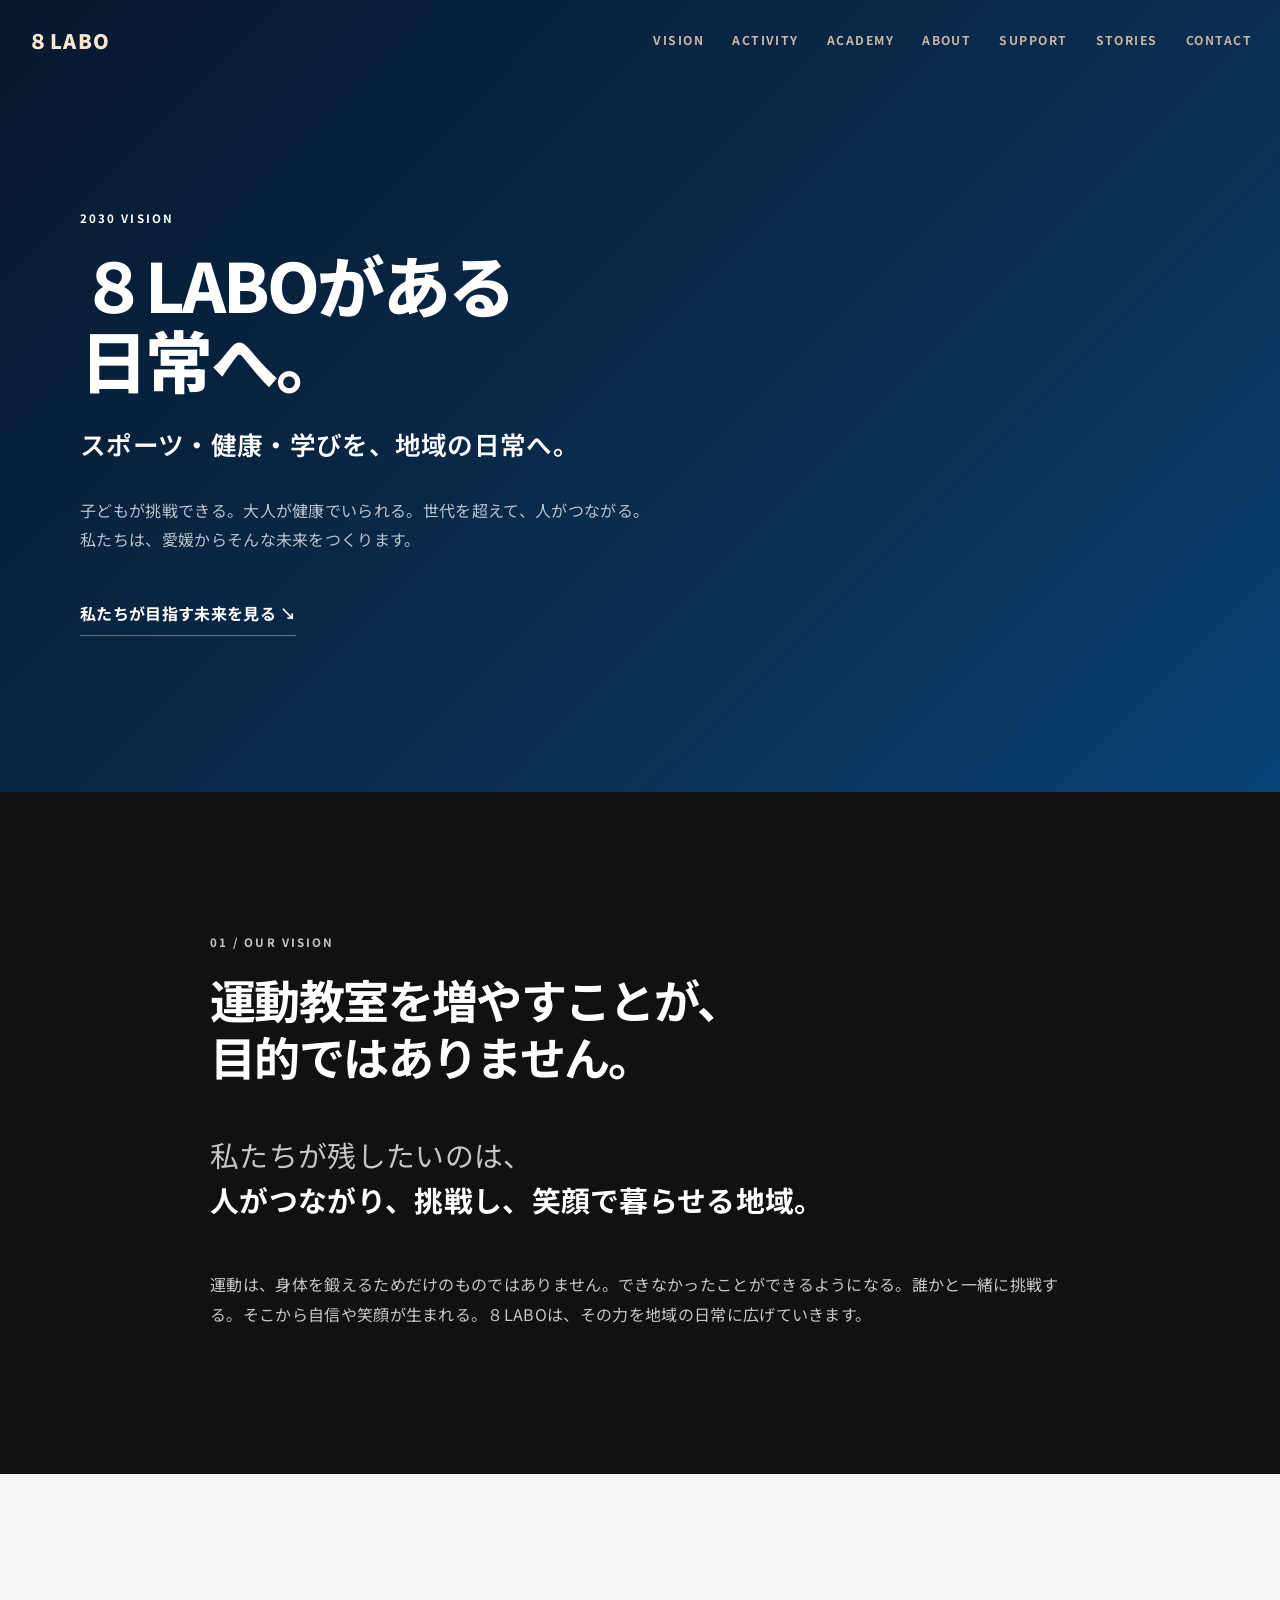
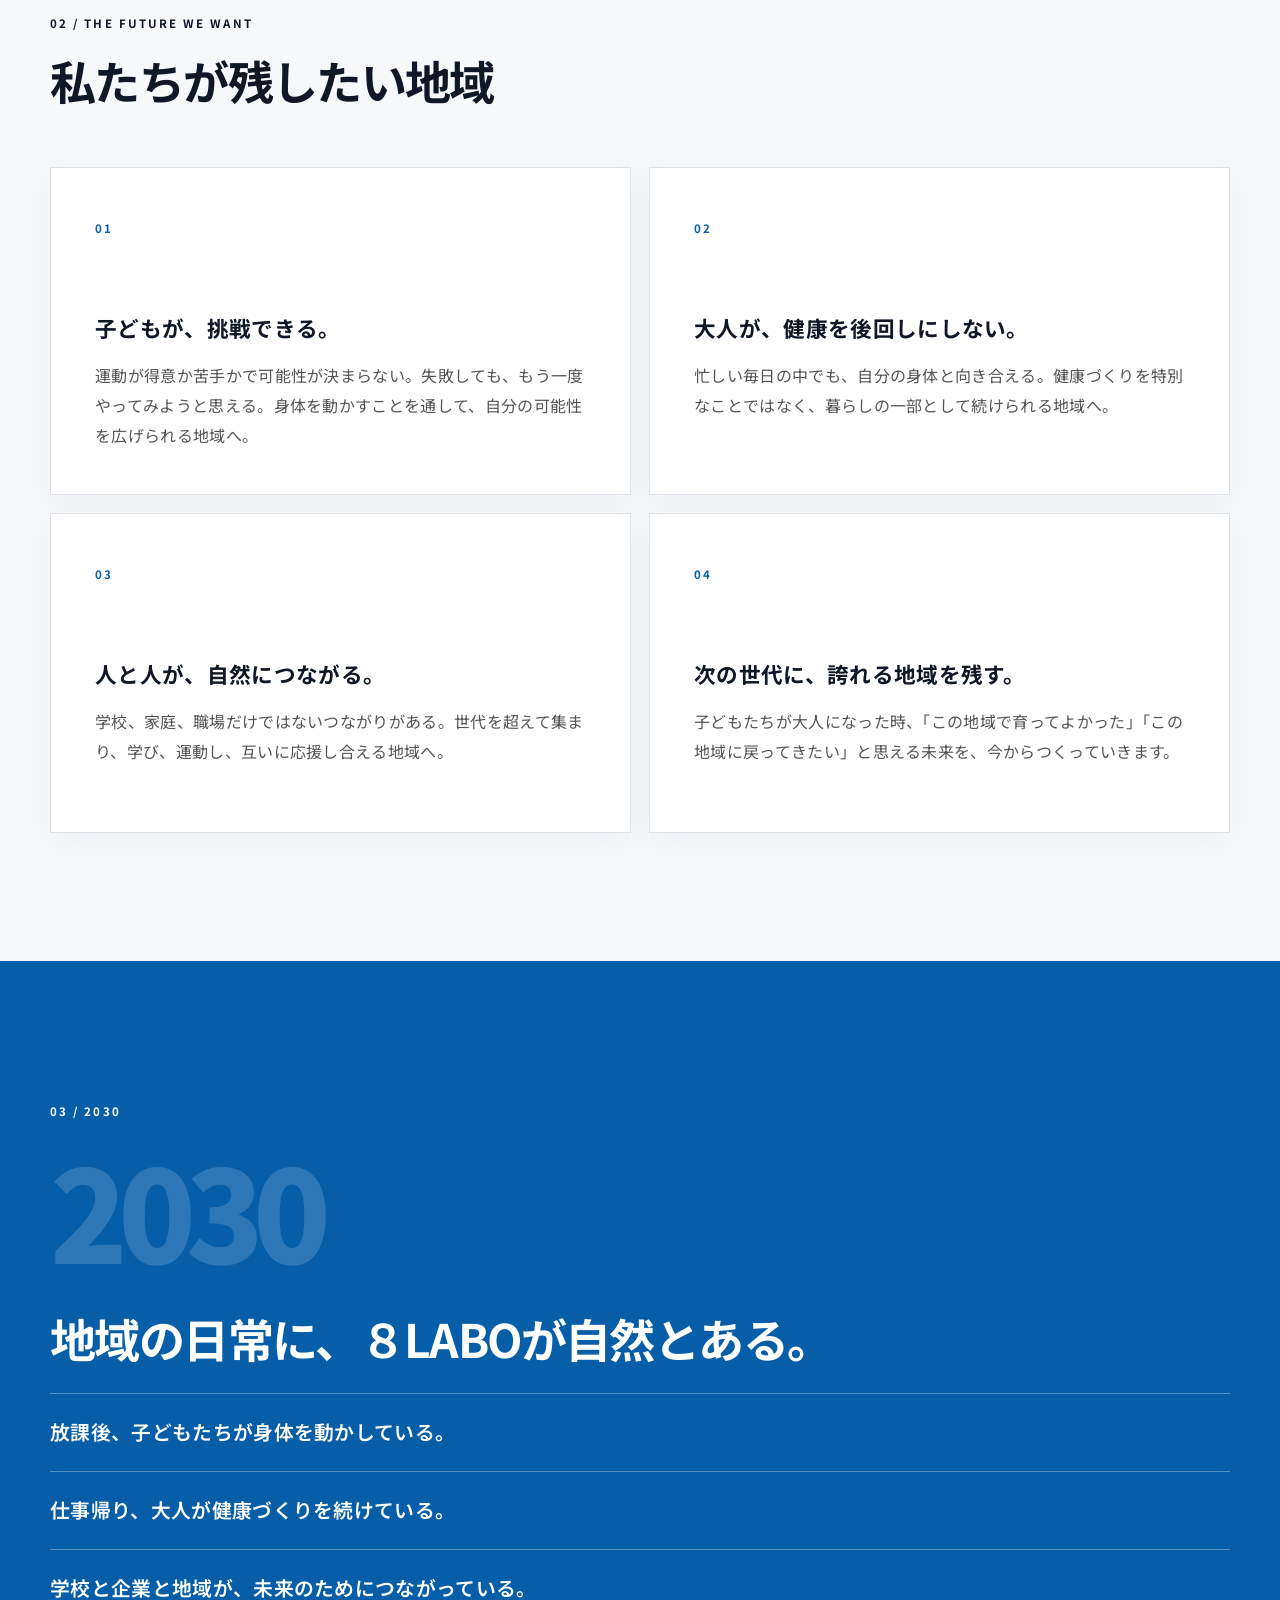
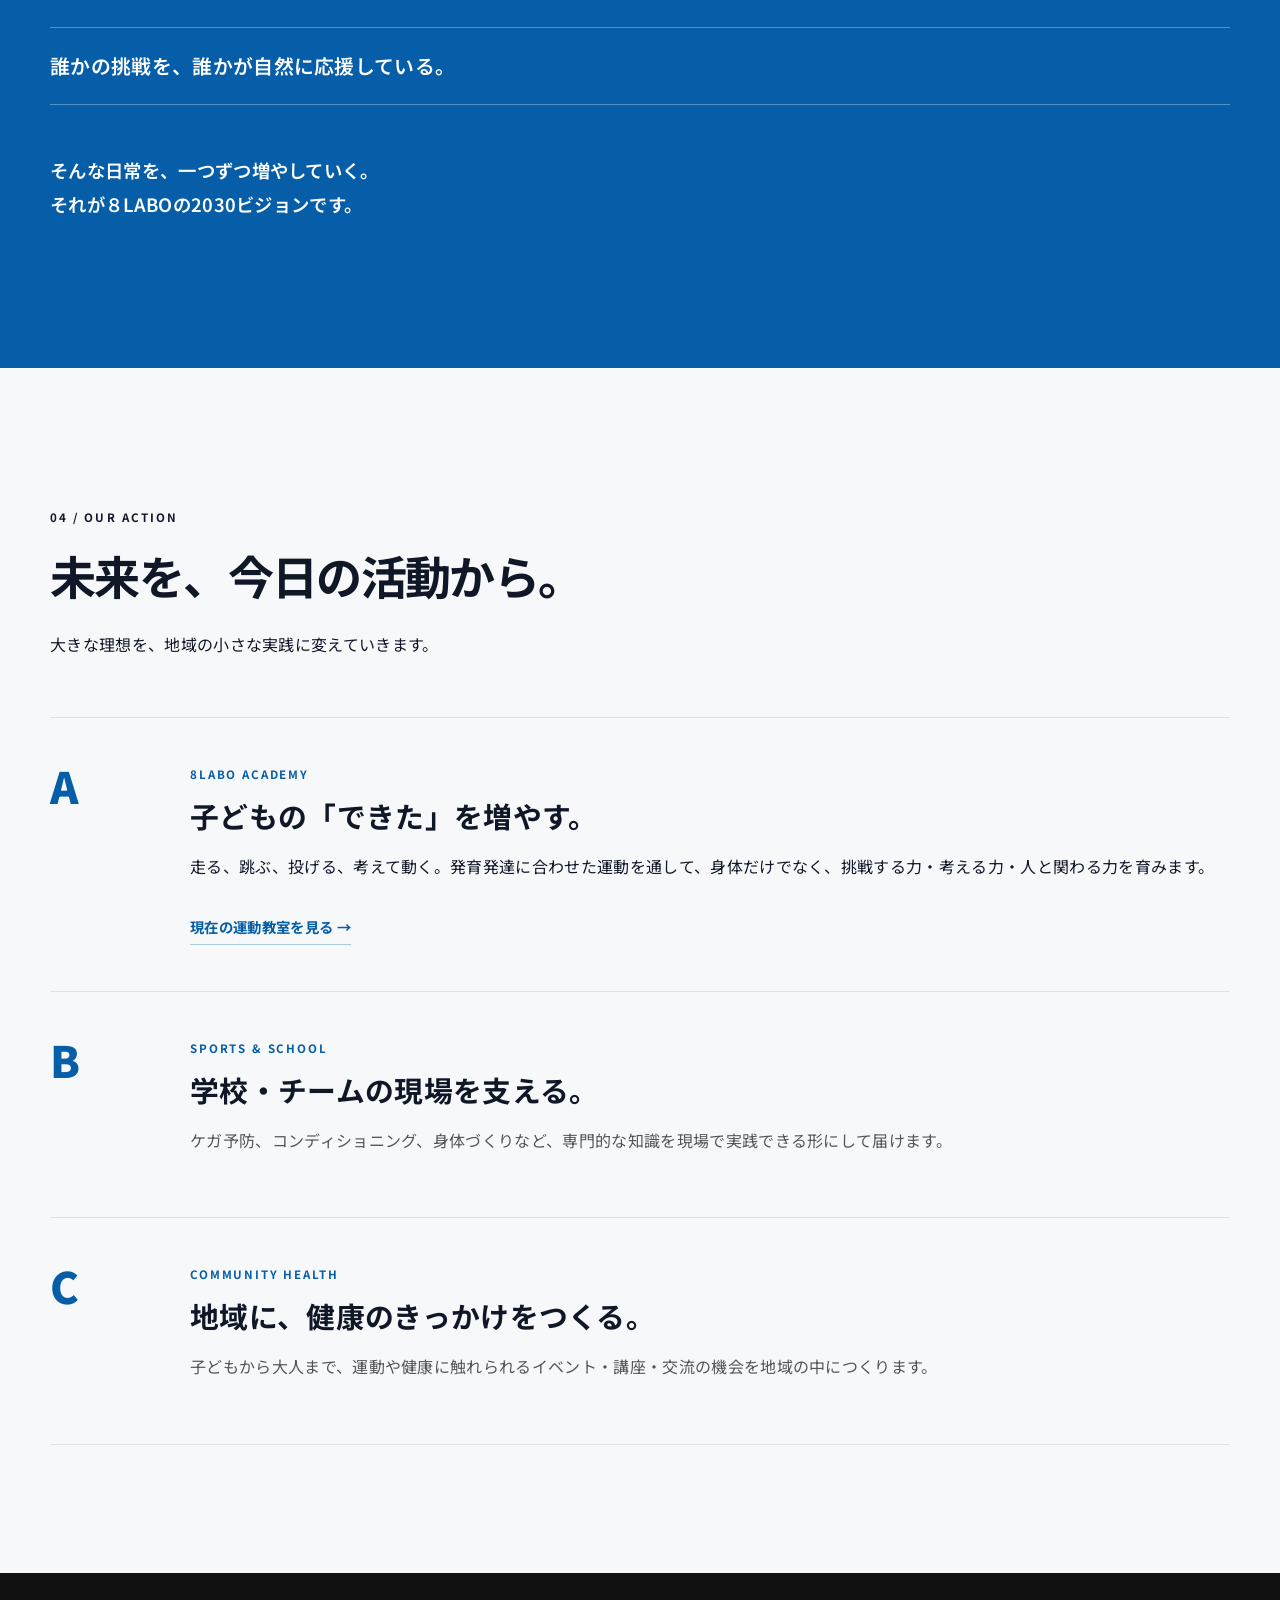
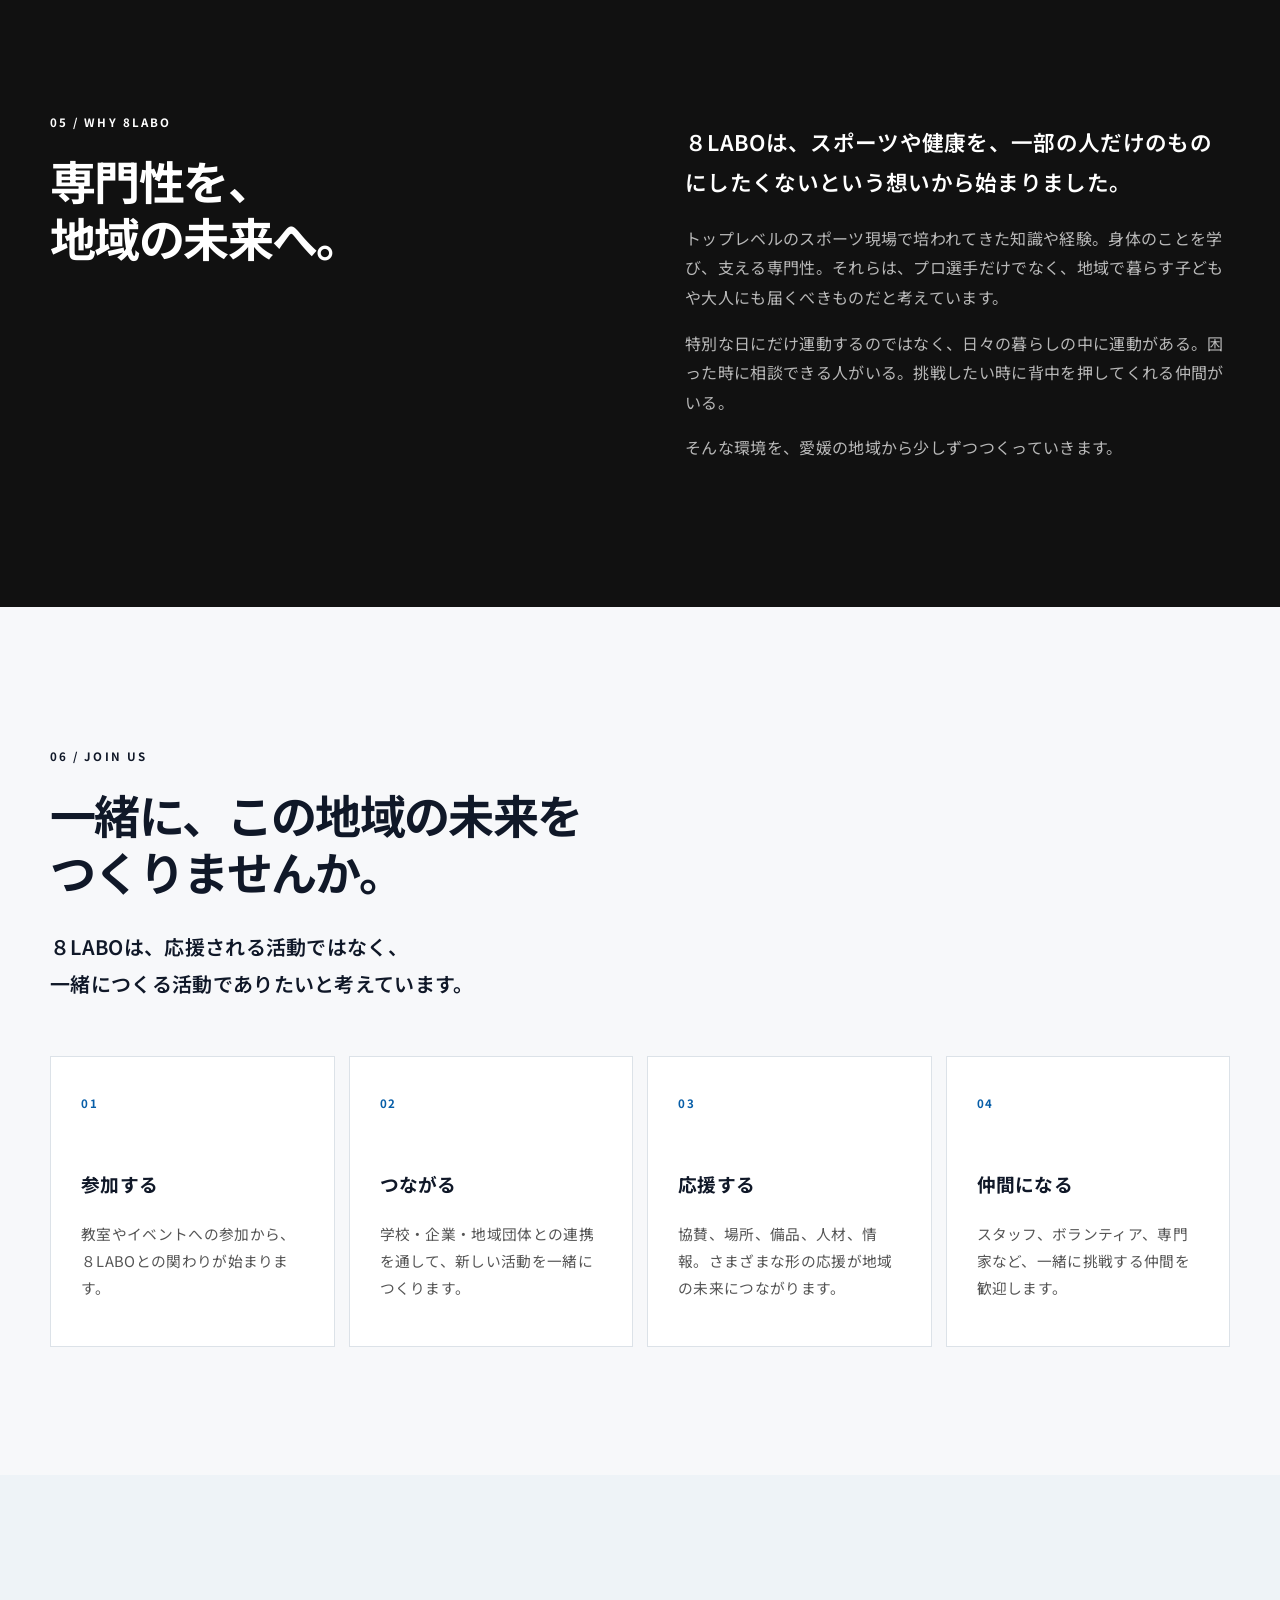
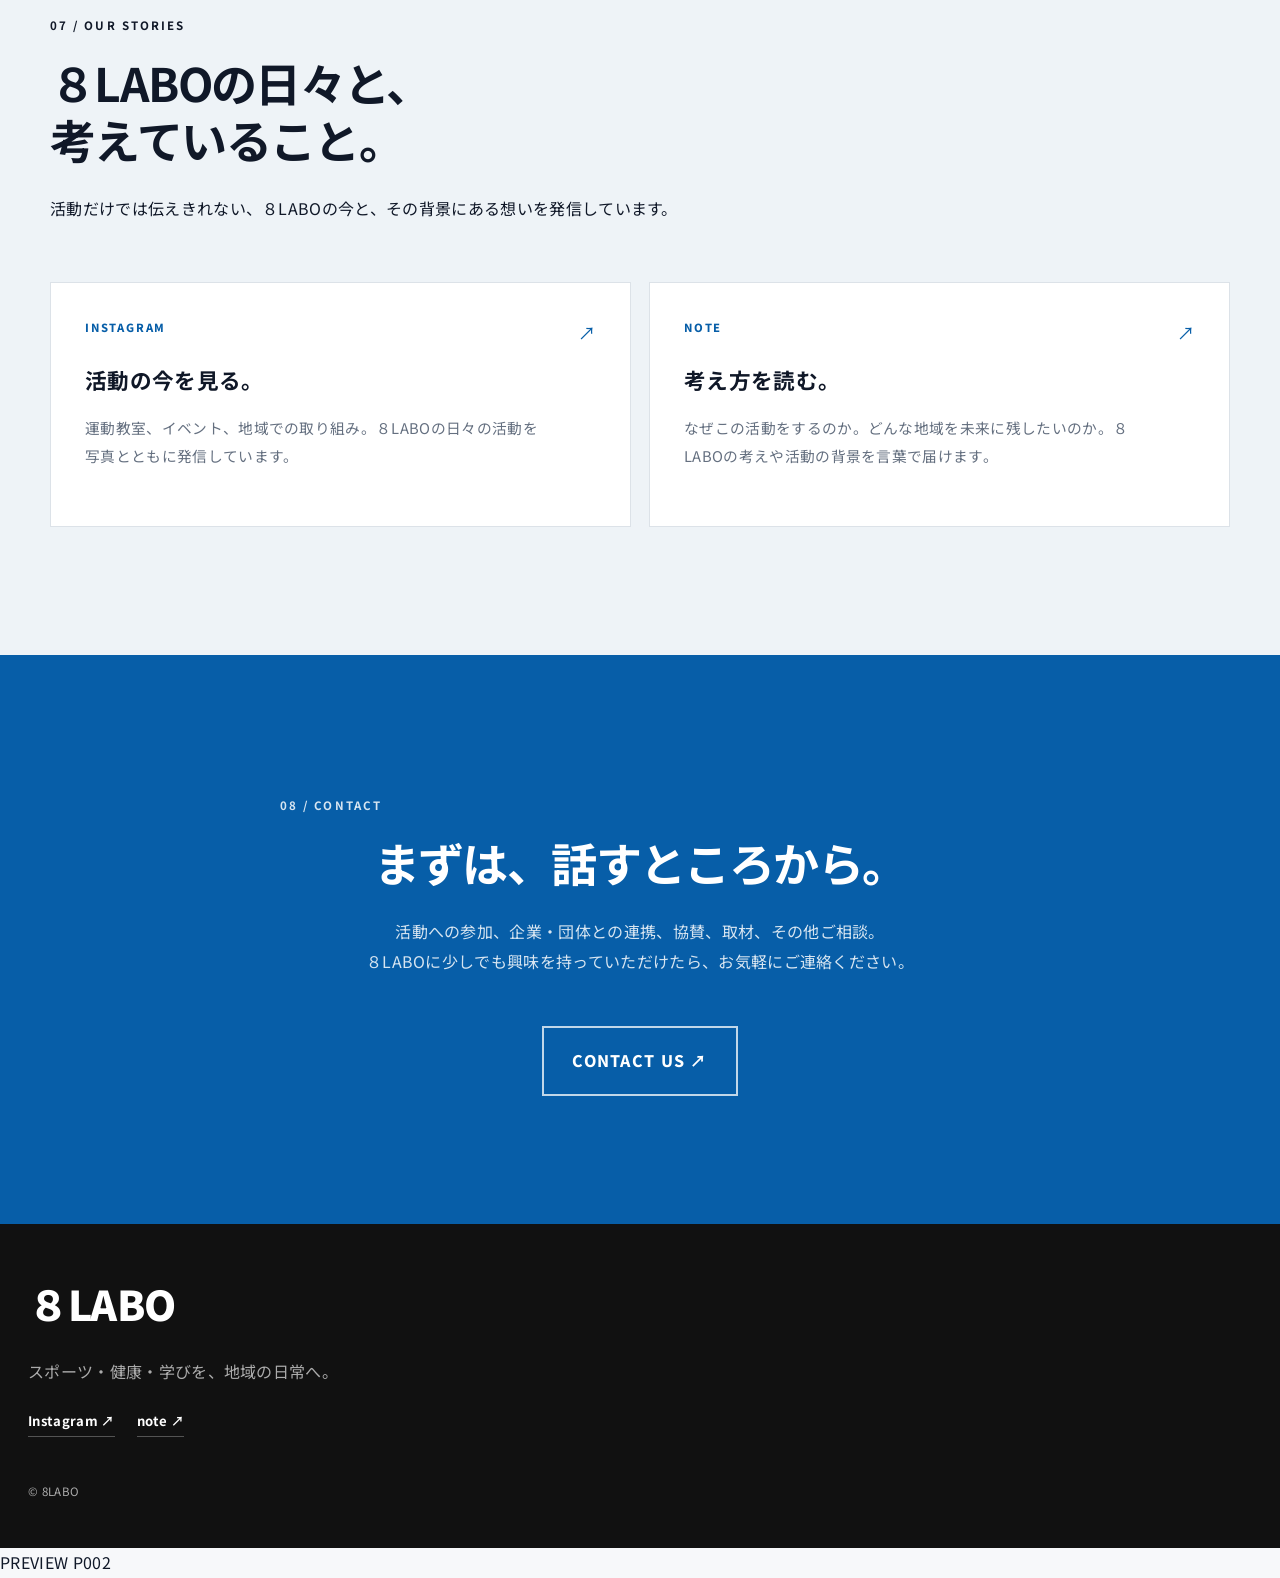
==== preview/index.html @ 90f7d1dd "P002 preview mobile layout" ====
<!DOCTYPE html><html lang="ja"><head><meta charset="UTF-8"><meta name="viewport" content="width=device-width,initial-scale=1"><meta name="description" content="８LABOは、スポーツ・健康・学びを地域の日常へ届け、地域に笑顔と挑戦が広がる未来をつくる愛媛発の地域づくりプロジェクトです。"><title>８LABO｜８LABOがある日常へ。</title><link rel="preconnect" href="https://fonts.googleapis.com"><link rel="preconnect" href="https://fonts.gstatic.com" crossorigin><link href="https://fonts.googleapis.com/css2?family=Noto+Sans+JP:wght@400;500;600;700;900&display=swap" rel="stylesheet"><link rel="stylesheet" href="style.css"><link rel="stylesheet" href="refine.css"><link rel="stylesheet" href="p002.css"></head><body><header class="site-header" id="top"><a class="brand" href="#top">８LABO</a><button class="menu-button" aria-expanded="false">MENU</button><nav class="global-nav"><a href="#vision">VISION</a><a href="#activity">ACTIVITY</a><a href="academy.html">ACADEMY</a><a href="#story">ABOUT</a><a href="#support">SUPPORT</a><a href="#stories">STORIES</a><a href="#contact">CONTACT</a></nav></header><main><section class="hero"><div class="hero-orb hero-orb-a"></div><div class="hero-orb hero-orb-b"></div><div class="hero-inner reveal"><p class="eyebrow">2030 VISION</p><h1>８LABOがある<br>日常へ。</h1><p class="hero-copy">スポーツ・健康・学びを、地域の日常へ。</p><p class="hero-lead">子どもが挑戦できる。大人が健康でいられる。世代を超えて、人がつながる。<br>私たちは、愛媛からそんな未来をつくります。</p><a class="text-link" href="#vision">私たちが目指す未来を見る ↘</a></div></section><section class="statement section-dark"><div class="section-wrap narrow reveal"><p class="section-index">01 / OUR VISION</p><h2>運動教室を増やすことが、<br>目的ではありません。</h2><p class="statement-large">私たちが残したいのは、<br><strong>人がつながり、挑戦し、笑顔で暮らせる地域。</strong></p><p>運動は、身体を鍛えるためだけのものではありません。できなかったことができるようになる。誰かと一緒に挑戦する。そこから自信や笑顔が生まれる。８LABOは、その力を地域の日常に広げていきます。</p></div></section><section id="vision" class="vision section-light"><div class="section-wrap"><div class="section-heading reveal"><p class="section-index">02 / THE FUTURE WE WANT</p><h2>私たちが残したい地域</h2></div><div class="vision-grid"><article class="vision-card reveal"><span>01</span><h3>子どもが、挑戦できる。</h3><p>運動が得意か苦手かで可能性が決まらない。失敗しても、もう一度やってみようと思える。身体を動かすことを通して、自分の可能性を広げられる地域へ。</p></article><article class="vision-card reveal"><span>02</span><h3>大人が、健康を後回しにしない。</h3><p>忙しい毎日の中でも、自分の身体と向き合える。健康づくりを特別なことではなく、暮らしの一部として続けられる地域へ。</p></article><article class="vision-card reveal"><span>03</span><h3>人と人が、自然につながる。</h3><p>学校、家庭、職場だけではないつながりがある。世代を超えて集まり、学び、運動し、互いに応援し合える地域へ。</p></article><article class="vision-card reveal"><span>04</span><h3>次の世代に、誇れる地域を残す。</h3><p>子どもたちが大人になった時、「この地域で育ってよかった」「この地域に戻ってきたい」と思える未来を、今からつくっていきます。</p></article></div></div></section><section class="future section-accent"><div class="section-wrap reveal"><p class="section-index">03 / 2030</p><div class="big-number">2030</div><h2>地域の日常に、８LABOが自然とある。</h2><div class="future-lines"><p>放課後、子どもたちが身体を動かしている。</p><p>仕事帰り、大人が健康づくりを続けている。</p><p>学校と企業と地域が、未来のためにつながっている。</p><p>誰かの挑戦を、誰かが自然に応援している。</p></div><p class="future-closing">そんな日常を、一つずつ増やしていく。<br>それが８LABOの2030ビジョンです。</p></div></section><section id="activity" class="activity section-light"><div class="section-wrap"><div class="section-heading reveal"><p class="section-index">04 / OUR ACTION</p><h2>未来を、今日の活動から。</h2><p>大きな理想を、地域の小さな実践に変えていきます。</p></div><div class="activity-list"><article class="activity-item reveal"><div class="activity-no">A</div><div><p class="activity-label">8LABO ACADEMY</p><h3>子どもの「できた」を増やす。</h3><p>走る、跳ぶ、投げる、考えて動く。発育発達に合わせた運動を通して、身体だけでなく、挑戦する力・考える力・人と関わる力を育みます。</p><a class="academy-link" href="academy.html">現在の運動教室を見る →</a></div></article><article class="activity-item reveal"><div class="activity-no">B</div><div><p class="activity-label">SPORTS & SCHOOL</p><h3>学校・チームの現場を支える。</h3><p>ケガ予防、コンディショニング、身体づくりなど、専門的な知識を現場で実践できる形にして届けます。</p></div></article><article class="activity-item reveal"><div class="activity-no">C</div><div><p class="activity-label">COMMUNITY HEALTH</p><h3>地域に、健康のきっかけをつくる。</h3><p>子どもから大人まで、運動や健康に触れられるイベント・講座・交流の機会を地域の中につくります。</p></div></article></div></div></section><section id="story" class="story section-dark"><div class="section-wrap story-grid reveal"><div><p class="section-index">05 / WHY 8LABO</p><h2>専門性を、<br>地域の未来へ。</h2></div><div class="story-copy"><p class="lead">８LABOは、スポーツや健康を、一部の人だけのものにしたくないという想いから始まりました。</p><p>トップレベルのスポーツ現場で培われてきた知識や経験。身体のことを学び、支える専門性。それらは、プロ選手だけでなく、地域で暮らす子どもや大人にも届くべきものだと考えています。</p><p>特別な日にだけ運動するのではなく、日々の暮らしの中に運動がある。困った時に相談できる人がいる。挑戦したい時に背中を押してくれる仲間がいる。</p><p>そんな環境を、愛媛の地域から少しずつつくっていきます。</p></div></div></section><section id="support" class="support section-light"><div class="section-wrap reveal"><p class="section-index">06 / JOIN US</p><h2>一緒に、この地域の未来を<br>つくりませんか。</h2><p class="support-lead">８LABOは、応援される活動ではなく、<br>一緒につくる活動でありたいと考えています。</p><div class="support-grid"><div><span>01</span><h3>参加する</h3><p>教室やイベントへの参加から、８LABOとの関わりが始まります。</p></div><div><span>02</span><h3>つながる</h3><p>学校・企業・地域団体との連携を通して、新しい活動を一緒につくります。</p></div><div><span>03</span><h3>応援する</h3><p>協賛、場所、備品、人材、情報。さまざまな形の応援が地域の未来につながります。</p></div><div><span>04</span><h3>仲間になる</h3><p>スタッフ、ボランティア、専門家など、一緒に挑戦する仲間を歓迎します。</p></div></div></div></section><section id="stories" class="stories section-light"><div class="section-wrap"><div class="section-heading reveal"><p class="section-index">07 / OUR STORIES</p><h2>８LABOの日々と、<br>考えていること。</h2><p>活動だけでは伝えきれない、８LABOの今と、その背景にある想いを発信しています。</p></div><div class="stories-grid"><a class="story-channel reveal" href="https://www.instagram.com/8_labo/" target="_blank" rel="noopener"><div><p class="channel-label">INSTAGRAM</p><h3>活動の今を見る。</h3><p>運動教室、イベント、地域での取り組み。８LABOの日々の活動を写真とともに発信しています。</p></div><span class="channel-arrow">↗</span></a><a class="story-channel reveal" href="https://note.com/8labo" target="_blank" rel="noopener"><div><p class="channel-label">NOTE</p><h3>考え方を読む。</h3><p>なぜこの活動をするのか。どんな地域を未来に残したいのか。８LABOの考えや活動の背景を言葉で届けます。</p></div><span class="channel-arrow">↗</span></a></div></div></section><section id="contact" class="contact section-accent"><div class="section-wrap reveal"><p class="section-index">08 / CONTACT</p><h2>まずは、話すところから。</h2><p>活動への参加、企業・団体との連携、協賛、取材、その他ご相談。<br>８LABOに少しでも興味を持っていただけたら、お気軽にご連絡ください。</p><a class="contact-button" href="mailto:8labo.deportare@gmail.com">CONTACT US ↗</a></div></section></main><footer class="site-footer"><div class="footer-brand">８LABO</div><p>スポーツ・健康・学びを、地域の日常へ。</p><div class="footer-social"><a href="https://www.instagram.com/8_labo/" target="_blank" rel="noopener">Instagram ↗</a><a href="https://note.com/8labo" target="_blank" rel="noopener">note ↗</a></div><p class="copyright">© 8LABO</p></footer><div class="preview-badge">PREVIEW P002</div><script src="script.js"></script></body></html>
---- preview/style.css ----
:root{--ink:#111;--paper:#f5f3ee;--white:#fff;--accent:#dff06a;--muted:#696969;--line:rgba(17,17,17,.16);--max:1180px}*{box-sizing:border-box}html{scroll-behavior:smooth}body{margin:0;font-family:"Noto Sans JP",system-ui,sans-serif;background:var(--paper);color:var(--ink);line-height:1.85;letter-spacing:.02em}a{color:inherit;text-decoration:none}.site-header{position:fixed;inset:0 0 auto;z-index:100;display:flex;align-items:center;justify-content:space-between;padding:22px 28px;mix-blend-mode:difference;color:white}.brand{font-size:1.25rem;font-weight:900;letter-spacing:.08em}.global-nav{display:flex;gap:28px;font-size:.76rem;font-weight:700;letter-spacing:.12em}.global-nav a{opacity:.82}.menu-button{display:none;background:none;border:0;color:inherit;font:inherit;font-size:.75rem;font-weight:700}.hero{min-height:100svh;position:relative;overflow:hidden;display:grid;place-items:center;background:#101010;color:white}.hero-inner{width:min(var(--max),calc(100% - 48px));position:relative;z-index:2;padding:130px 0 90px}.eyebrow,.section-index{font-size:.72rem;font-weight:700;letter-spacing:.18em}.hero h1{margin:18px 0 24px;font-size:clamp(4rem,11vw,9rem);line-height:.96;letter-spacing:-.055em;font-weight:900}.hero-copy{font-size:clamp(1.25rem,2vw,2rem);font-weight:600;margin:0 0 28px}.hero-lead{max-width:720px;color:rgba(255,255,255,.72)}.text-link{display:inline-flex;gap:12px;margin-top:28px;font-weight:700;border-bottom:1px solid rgba(255,255,255,.35);padding-bottom:6px}.hero-orb{position:absolute;border-radius:999px}.hero-orb-a{width:56vw;height:56vw;background:radial-gradient(circle at 40% 40%,#edf88c 0%,#b6d942 34%,transparent 70%);top:-22vw;right:-10vw}.hero-orb-b{width:34vw;height:34vw;background:radial-gradient(circle,rgba(131,149,255,.72),transparent 70%);bottom:-18vw;left:-8vw}.section-wrap{width:min(var(--max),calc(100% - 48px));margin:0 auto;padding:128px 0}.section-wrap.narrow{max-width:860px}.section-dark{background:#111;color:white}.section-light{background:var(--paper)}.section-accent{background:var(--accent)}.section-heading{margin-bottom:58px}.section-heading h2,.statement h2,.story h2,.support h2,.contact h2,.future h2{font-size:clamp(2.2rem,5vw,4.7rem);line-height:1.18;letter-spacing:-.04em;margin:18px 0 26px}.statement p{color:rgba(255,255,255,.76)}.statement-large{font-size:clamp(1.5rem,3vw,2.5rem);line-height:1.55;margin:48px 0}.statement-large strong{color:white}.vision-grid{display:grid;grid-template-columns:repeat(2,1fr);gap:1px;background:var(--line);border:1px solid var(--line)}.vision-card{background:var(--paper);padding:44px;min-height:320px}.vision-card span,.support-grid span{font-size:.72rem;font-weight:700;letter-spacing:.15em;color:var(--muted)}.vision-card h3{font-size:1.6rem;line-height:1.45;margin:70px 0 18px}.vision-card p{color:#555;margin:0}.big-number{font-size:clamp(6rem,18vw,15rem);line-height:.8;letter-spacing:-.08em;font-weight:900;margin:36px 0 50px}.future-lines{border-top:1px solid rgba(17,17,17,.28)}.future-lines p{margin:0;padding:20px 0;border-bottom:1px solid rgba(17,17,17,.28);font-size:clamp(1.1rem,2vw,1.65rem);font-weight:600}.future-closing{margin-top:48px;font-size:1.15rem;font-weight:600}.activity-list{border-top:1px solid var(--line)}.activity-item{display:grid;grid-template-columns:110px 1fr;gap:30px;padding:46px 0;border-bottom:1px solid var(--line)}.activity-no{font-size:3.5rem;font-weight:900;line-height:1}.activity-label{font-size:.72rem;font-weight:700;letter-spacing:.16em;margin-top:0}.activity-item h3{font-size:clamp(1.5rem,3vw,2.4rem);line-height:1.35;margin:8px 0 14px}.activity-item p:last-child{max-width:720px;color:#555}.story-grid{display:grid;grid-template-columns:1fr 1fr;gap:90px}.story-copy{align-self:end}.story-copy p{color:rgba(255,255,255,.7)}.story-copy .lead{color:white;font-size:1.35rem;font-weight:600}.support-lead{font-size:1.25rem;font-weight:600;margin:28px 0 54px}.support-grid{display:grid;grid-template-columns:repeat(4,1fr);gap:1px;background:var(--line);border:1px solid var(--line)}.support-grid>div{background:var(--paper);padding:30px;min-height:250px}.support-grid h3{margin-top:50px}.support-grid p{color:#555;font-size:.92rem}.contact{text-align:center}.contact .section-index{text-align:left}.contact p{max-width:720px;margin-left:auto;margin-right:auto}.contact-button{display:inline-flex;margin-top:34px;padding:18px 28px;border:2px solid #111;font-weight:800;letter-spacing:.08em}.contact-button:hover{background:#111;color:white}.site-footer{background:#111;color:white;padding:50px 28px 34px}.footer-brand{font-size:clamp(2.5rem,6vw,5rem);font-weight:900;letter-spacing:-.04em}.site-footer p{color:rgba(255,255,255,.65)}.copyright{margin-top:44px;font-size:.72rem}.reveal{opacity:0;transform:translateY(28px);transition:opacity .8s ease,transform .8s ease}.reveal.is-visible{opacity:1;transform:none}@media(max-width:800px){.site-header{padding:18px 20px}.menu-button{display:block}.global-nav{display:none;position:fixed;top:58px;right:16px;flex-direction:column;gap:16px;padding:20px;background:#111;color:white;mix-blend-mode:normal;min-width:180px}.global-nav.is-open{display:flex}.hero-inner,.section-wrap{width:min(100% - 32px,var(--max))}.hero h1{font-size:clamp(3.6rem,18vw,6rem)}.hero-orb-a{width:90vw;height:90vw;top:-30vw;right:-30vw}.hero-orb-b{width:70vw;height:70vw}.section-wrap{padding:92px 0}.vision-grid,.story-grid,.support-grid{grid-template-columns:1fr}.vision-card{min-height:0;padding:30px}.vision-card h3{margin-top:42px}.activity-item{grid-template-columns:58px 1fr;gap:18px}.activity-no{font-size:2.5rem}.story-grid{gap:20px}}
---- preview/refine.css ----
:root{--accent:#075ea8;--paper:#f7f8fa;--ink:#101828;--line:#dce2e8}.hero{min-height:88svh;background:linear-gradient(135deg,#06182d 0%,#0a3156 68%,#075ea8 150%)}.hero-orb{display:none}.hero h1{font-size:clamp(2.65rem,5.3vw,4.8rem);line-height:1.1;letter-spacing:-.04em;font-weight:800}.hero-inner{width:min(1120px,calc(100% - 64px))}.section-accent{background:#075ea8;color:#fff}.section-heading h2,.statement h2,.story h2,.support h2,.contact h2,.future h2{font-size:clamp(1.85rem,3.6vw,3.45rem);line-height:1.24;letter-spacing:-.035em}.statement-large{font-size:clamp(1.3rem,2.25vw,2rem)}.big-number{font-size:clamp(4.2rem,10vw,8.5rem);color:rgba(255,255,255,.16)}.future-lines{border-color:rgba(255,255,255,.3)}.future-lines p{border-color:rgba(255,255,255,.3);font-size:clamp(1rem,1.55vw,1.35rem)}.vision-grid{gap:18px;background:none;border:0}.vision-card{background:#fff;border:1px solid var(--line);box-shadow:0 8px 30px rgba(7,27,51,.035)}.vision-card h3{font-size:1.35rem}.vision-card span,.support-grid span,.activity-label,.activity-no{color:#075ea8}.activity-no{font-size:2.7rem}.activity-item h3{font-size:clamp(1.3rem,2.25vw,1.95rem)}.activity-item p:last-child{max-width:none}.support-grid{gap:14px;background:none;border:0}.support-grid>div{background:#fff;border:1px solid var(--line)}.contact p{color:rgba(255,255,255,.84)}.contact-button{border-color:rgba(255,255,255,.75);color:#fff}.contact-button:hover{background:#fff;color:#075ea8}.footer-brand{font-size:clamp(1.7rem,3.2vw,2.8rem);letter-spacing:-.02em}.site-footer{padding-top:42px}.footer-social{display:flex;gap:22px;margin:22px 0 8px}.footer-social a{font-size:.82rem;font-weight:700;color:inherit;border-bottom:1px solid rgba(255,255,255,.28);padding-bottom:3px}.academy-link{display:inline-flex;margin-top:16px;color:#075ea8;font-weight:700;font-size:.9rem;border-bottom:1px solid #aacbe4;padding-bottom:4px}.stories{background:#eef3f7}.stories-grid{display:grid;grid-template-columns:repeat(2,1fr);gap:18px;margin-top:40px}.story-channel{display:flex;justify-content:space-between;gap:28px;min-height:245px;padding:34px;background:#fff;border:1px solid var(--line);color:var(--ink);transition:transform .25s ease,border-color .25s ease,box-shadow .25s ease}.story-channel:hover{transform:translateY(-3px);border-color:#aacbe4;box-shadow:0 14px 36px rgba(7,27,51,.06)}.channel-label{margin:0 0 22px;color:#075ea8;font-size:.7rem;font-weight:800;letter-spacing:.16em}.story-channel h3{margin:0 0 14px;font-size:1.35rem}.story-channel p:last-child{max-width:470px;color:#657080;font-size:.92rem;line-height:1.85}.channel-arrow{align-self:flex-start;font-size:1.1rem;color:#075ea8}.subpage-header{background:#071b33}.academy-hero{padding:155px 0 84px;background:linear-gradient(145deg,#06182d,#075ea8);color:#fff}.academy-hero .section-wrap{padding:0}.academy-hero h1{max-width:none;font-size:clamp(2.3rem,4.5vw,3.9rem);line-height:1.16;margin:18px 0 24px}.academy-intro{font-size:1.06rem;max-width:980px;color:rgba(255,255,255,.8)}.academy-philosophy{background:#eaf3fa}.academy-philosophy h2{max-width:none;font-size:clamp(1.8rem,3.2vw,2.9rem);line-height:1.28}.academy-philosophy-grid{display:grid;grid-template-columns:repeat(3,1fr);gap:20px;margin-top:42px}.academy-philosophy-grid div{background:#fff;padding:30px;border-top:3px solid #075ea8}.academy-philosophy-grid h3{font-size:1.2rem}.academy-philosophy-grid span,.place{color:#075ea8;font-size:.7rem;font-weight:700;letter-spacing:.15em}.level-section{background:#eef3f7}.level-section .section-heading h2,.level-section .section-heading>p:last-child,.class-section .section-heading>p:last-child{max-width:none}.level-grid{display:grid;grid-template-columns:repeat(3,1fr);gap:24px;margin-top:42px}.level-card{overflow:hidden;background:#fff;border:1px solid #cbd8e3;border-radius:4px;box-shadow:0 10px 28px rgba(7,27,51,.06)}.level-header{display:flex;align-items:center;gap:16px;padding:22px 24px;background:#e8f2f9;border-bottom:1px solid #cbd8e3}.level-mark{flex:0 0 46px;width:46px;height:46px;display:grid;place-items:center;background:#075ea8;color:#fff;font-size:1.25rem;font-weight:800}.level-name{margin:0;color:#0a3156;font-size:1rem;font-weight:800;letter-spacing:.02em}.level-subname{margin:3px 0 0;color:#6b7d8d;font-size:.7rem;font-weight:600;letter-spacing:.08em;text-transform:uppercase}.level-body{padding:26px 24px 30px}.level-card h3{font-size:1.25rem;margin:0 0 16px}.level-body>p:last-child{margin-bottom:0;color:#5f6b78;font-size:.9rem;line-height:1.85}.level-target{display:inline-block;margin:0 0 20px;padding:6px 10px;background:#f1f5f8;border-left:3px solid #075ea8;color:#315b7a;font-size:.75rem;font-weight:700}.level-note{width:100%;max-width:none;margin:26px 0 0;padding-top:18px;border-top:1px solid #cbd8e3;color:#5f6b78;font-size:.82rem;line-height:1.8}.class-section{border-top:1px solid var(--line)}.class-grid{display:grid;grid-template-columns:repeat(2,1fr);gap:18px}.class-card{position:relative;background:#fff;border:1px solid var(--line);padding:28px 32px 32px}.class-meta{display:flex;align-items:center;flex-wrap:wrap;gap:8px;margin-bottom:24px}.day-badge,.level-badge,.status-inline{display:inline-flex;align-items:center;min-height:28px;padding:5px 10px;font-size:.72rem;font-weight:800;line-height:1;letter-spacing:.02em}.day-badge{background:#075ea8;color:#fff}.level-badge{background:#e8f2f9;border:1px solid #c3d8e8;color:#0a4d82}.status-inline{margin-left:auto;background:#f1f5f9;border:1px solid #9eb3c4;color:#526b7e}.class-card h3{font-size:1.4rem;margin:10px 0 22px}.class-info{display:grid;grid-template-columns:76px 1fr;gap:10px;padding:9px 0;border-top:1px solid var(--line);font-size:.9rem}.class-info b{font-size:.76rem;color:#657080}.class-card.preparing{background:#f7f9fb}.class-note{width:100%;max-width:none;margin-top:22px;color:#657080;font-size:.84rem}.academy-cta{text-align:center}.academy-cta p{max-width:none}.back-link{display:inline-flex;margin-top:30px;font-weight:700;color:#fff;border-bottom:1px solid rgba(255,255,255,.45)}@media(max-width:800px){.hero h1{font-size:clamp(2.45rem,10.5vw,3.7rem)}.hero-inner{width:min(100% - 36px,1120px)}.section-heading h2,.statement h2,.story h2,.support h2,.contact h2,.future h2{font-size:clamp(1.75rem,8vw,2.55rem)}.footer-brand{font-size:1.7rem}.footer-social{flex-direction:column;gap:10px}.stories-grid{grid-template-columns:1fr}.story-channel{min-height:210px;padding:28px}.academy-hero{padding:130px 0 66px}.academy-hero h1{font-size:clamp(2.15rem,9vw,3rem)}.academy-philosophy-grid,.level-grid,.class-grid{grid-template-columns:1fr}.level-grid{gap:16px}.level-header{padding:19px 20px}.level-body{padding:22px 20px 25px}.level-note{line-height:1.75}.class-card{padding:24px}.class-meta{margin-bottom:20px}.status-inline{margin-left:0}.class-info{grid-template-columns:68px 1fr}}
---- preview/p002.css ----
@media (max-width:800px){
  html{scroll-padding-top:72px}
  body{font-size:15px;line-height:1.75;letter-spacing:.01em;-webkit-text-size-adjust:100%;text-size-adjust:100%;line-break:strict;word-break:normal;overflow-wrap:break-word}
  .site-header{height:72px;padding:0 20px;background:#071b33;color:#fff;mix-blend-mode:normal;border-bottom:1px solid rgba(255,255,255,.1)}
  .brand{font-size:1.08rem;letter-spacing:.08em}
  .menu-button{display:block;position:relative;z-index:105;color:#fff;font-size:.78rem;letter-spacing:.06em;padding:8px 0}
  .global-nav{display:none;position:fixed;inset:72px 0 0 0;z-index:104;min-width:0;width:100%;height:calc(100svh - 72px);padding:26px 24px 34px;background:#071b33;color:#fff;mix-blend-mode:normal;overflow:auto;flex-direction:column;gap:0}
  .global-nav.is-open{display:flex}
  .global-nav a{display:flex;align-items:center;min-height:56px;width:100%;padding:15px 4px;border-bottom:1px solid rgba(255,255,255,.14);font-size:1rem;font-weight:700;letter-spacing:.1em;line-height:1.25;opacity:1;color:#fff}
  .global-nav a:first-child{border-top:1px solid rgba(255,255,255,.14)}
  body.menu-open{overflow:hidden}
  .preview-badge{position:fixed;right:12px;bottom:12px;z-index:150;padding:6px 9px;border-radius:999px;background:rgba(7,27,51,.9);color:#fff;font-size:.66rem;font-weight:800;letter-spacing:.08em;box-shadow:0 4px 14px rgba(0,0,0,.18)}

  .hero{min-height:auto;padding-top:72px}
  .hero-inner,.section-wrap{width:calc(100% - 40px)}
  .hero-inner{padding:72px 0 70px}
  .section-wrap{padding:74px 0}
  .eyebrow,.section-index{font-size:.68rem;letter-spacing:.16em}
  .hero h1{font-size:clamp(2.6rem,11vw,3.25rem);line-height:1.12;letter-spacing:-.035em;margin:16px 0 22px}
  .hero-copy{font-size:1.12rem;line-height:1.65;margin-bottom:22px}
  .hero-lead{font-size:.96rem;line-height:1.85}
  .section-heading{margin-bottom:36px}
  .section-heading h2,.statement h2,.story h2,.support h2,.contact h2,.future h2{font-size:clamp(2rem,8.7vw,2.5rem);line-height:1.3;letter-spacing:-.025em;margin:16px 0 22px}
  .statement-large{font-size:1.22rem;line-height:1.65;margin:32px 0}
  .statement p,.story-copy p,.support-lead,.contact p,.section-heading>p:last-child{font-size:.96rem;line-height:1.85}
  .story-copy .lead{font-size:1.08rem;line-height:1.8}
  .vision-card{padding:26px}
  .vision-card h3{margin-top:28px;font-size:1.18rem;line-height:1.5}
  .vision-card p,.support-grid p,.activity-item p,.story-copy p{line-height:1.85}
  .big-number{font-size:4.6rem;margin:26px 0 32px}
  .future-lines p{font-size:.98rem;line-height:1.7;padding:15px 0}
  .future-closing{font-size:1rem;line-height:1.75}

  .activity-item{display:block;padding:34px 0}
  .activity-no{display:inline-flex;align-items:center;justify-content:center;min-width:38px;height:38px;padding:0 10px;margin:0 0 14px;background:#075ea8;color:#fff;font-size:1.05rem;line-height:1;border-radius:2px}
  .activity-label{font-size:.68rem;letter-spacing:.12em;margin:0 0 8px}
  .activity-item h3{font-size:1.42rem;line-height:1.45;margin:6px 0 12px}
  .activity-item p{font-size:.96rem}
  .academy-link{font-size:.88rem}

  .support-lead{margin:22px 0 34px}
  .support-grid>div{min-height:0;padding:26px}
  .support-grid h3{margin-top:26px}
  .stories-grid{margin-top:28px}
  .story-channel{min-height:0;padding:24px}
  .story-channel h3{font-size:1.18rem}
  .story-channel p:last-child{font-size:.9rem;line-height:1.8}
  .contact{text-align:left}
  .contact .section-index{text-align:left}
  .contact p{margin-left:0;margin-right:0}
  .contact-button{margin-top:22px;padding:14px 20px}
  .footer-brand{font-size:1.55rem}
  .site-footer{padding:38px 20px 28px}

  .academy-hero{padding:124px 0 60px}
  .academy-hero h1{font-size:clamp(2.05rem,9vw,2.55rem);line-height:1.3;margin:16px 0 20px}
  .academy-intro{font-size:.96rem;line-height:1.85}
  .academy-philosophy h2,.level-section .section-heading h2{font-size:clamp(1.9rem,8vw,2.35rem);line-height:1.35}
  .academy-philosophy-grid{gap:14px;margin-top:28px}
  .academy-philosophy-grid div{padding:24px}
  .level-grid{margin-top:28px;gap:16px}
  .level-header{padding:18px 20px}
  .level-body{padding:22px 20px 24px}
  .level-card h3{font-size:1.13rem;line-height:1.5}
  .level-body>p:last-child{font-size:.9rem;line-height:1.82}
  .level-note{font-size:.8rem;line-height:1.8}
  .class-grid{gap:14px}
  .class-card{padding:24px}
  .class-card h3{font-size:1.22rem}
  .class-info{grid-template-columns:62px 1fr;font-size:.87rem}
  .class-meta{margin-bottom:18px}
  .status-inline{margin-left:0}
}

@media (max-width:390px){
  .hero-inner,.section-wrap{width:calc(100% - 32px)}
  .section-wrap{padding:66px 0}
  .hero h1{font-size:2.5rem}
  .section-heading h2,.statement h2,.story h2,.support h2,.contact h2,.future h2{font-size:1.95rem}
  .activity-item h3{font-size:1.34rem}
}
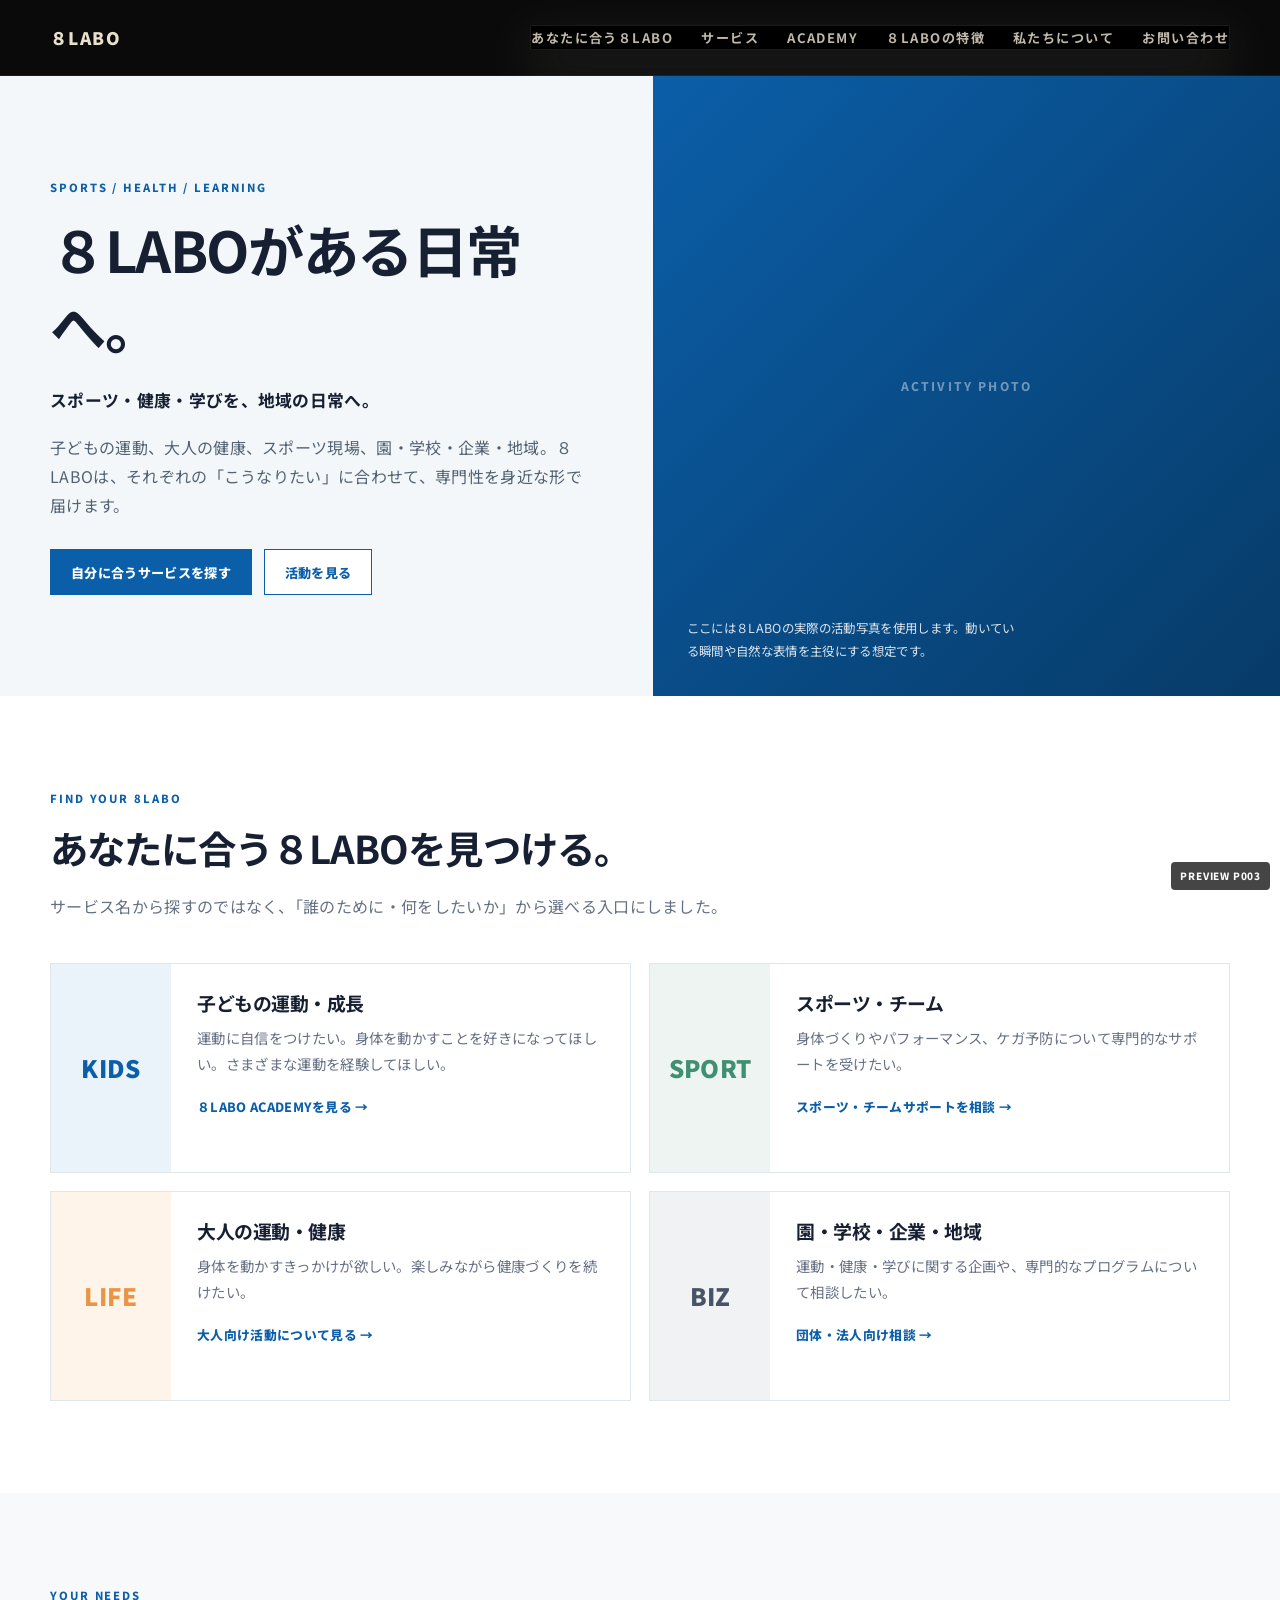
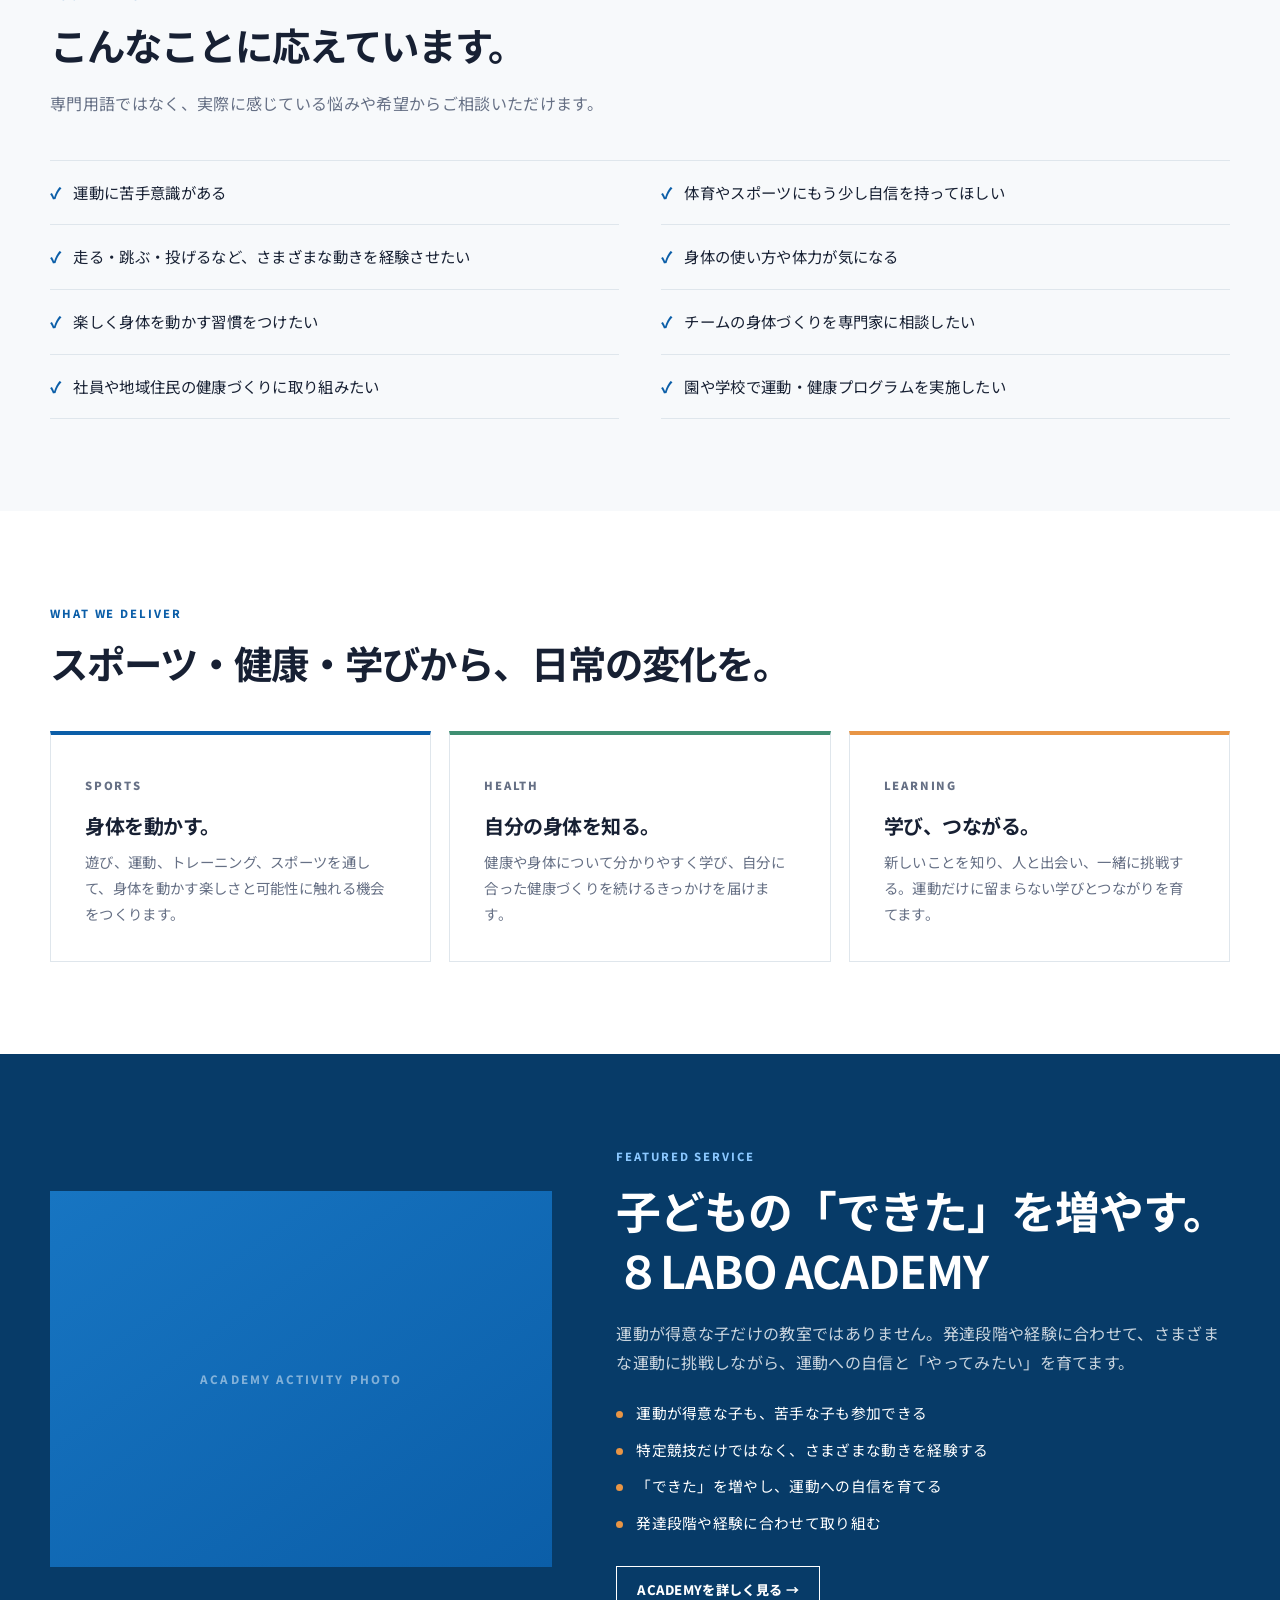
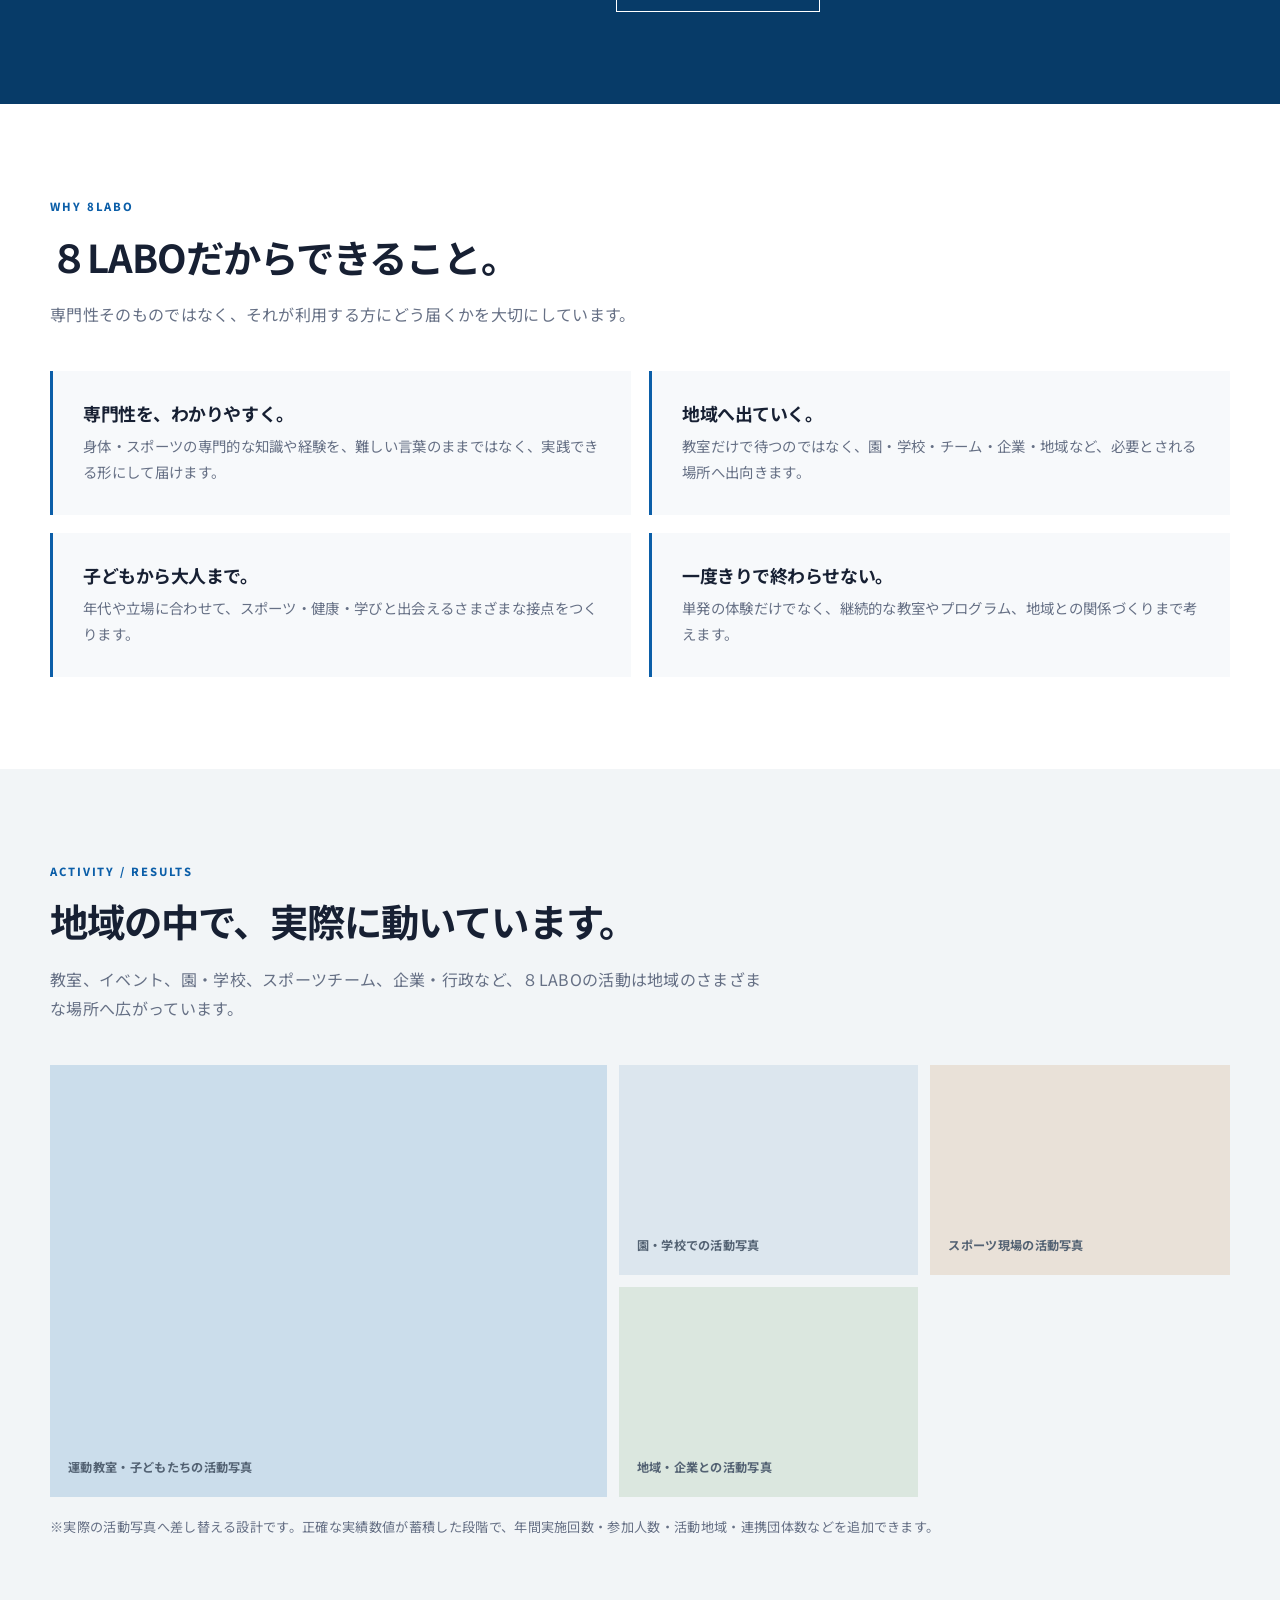
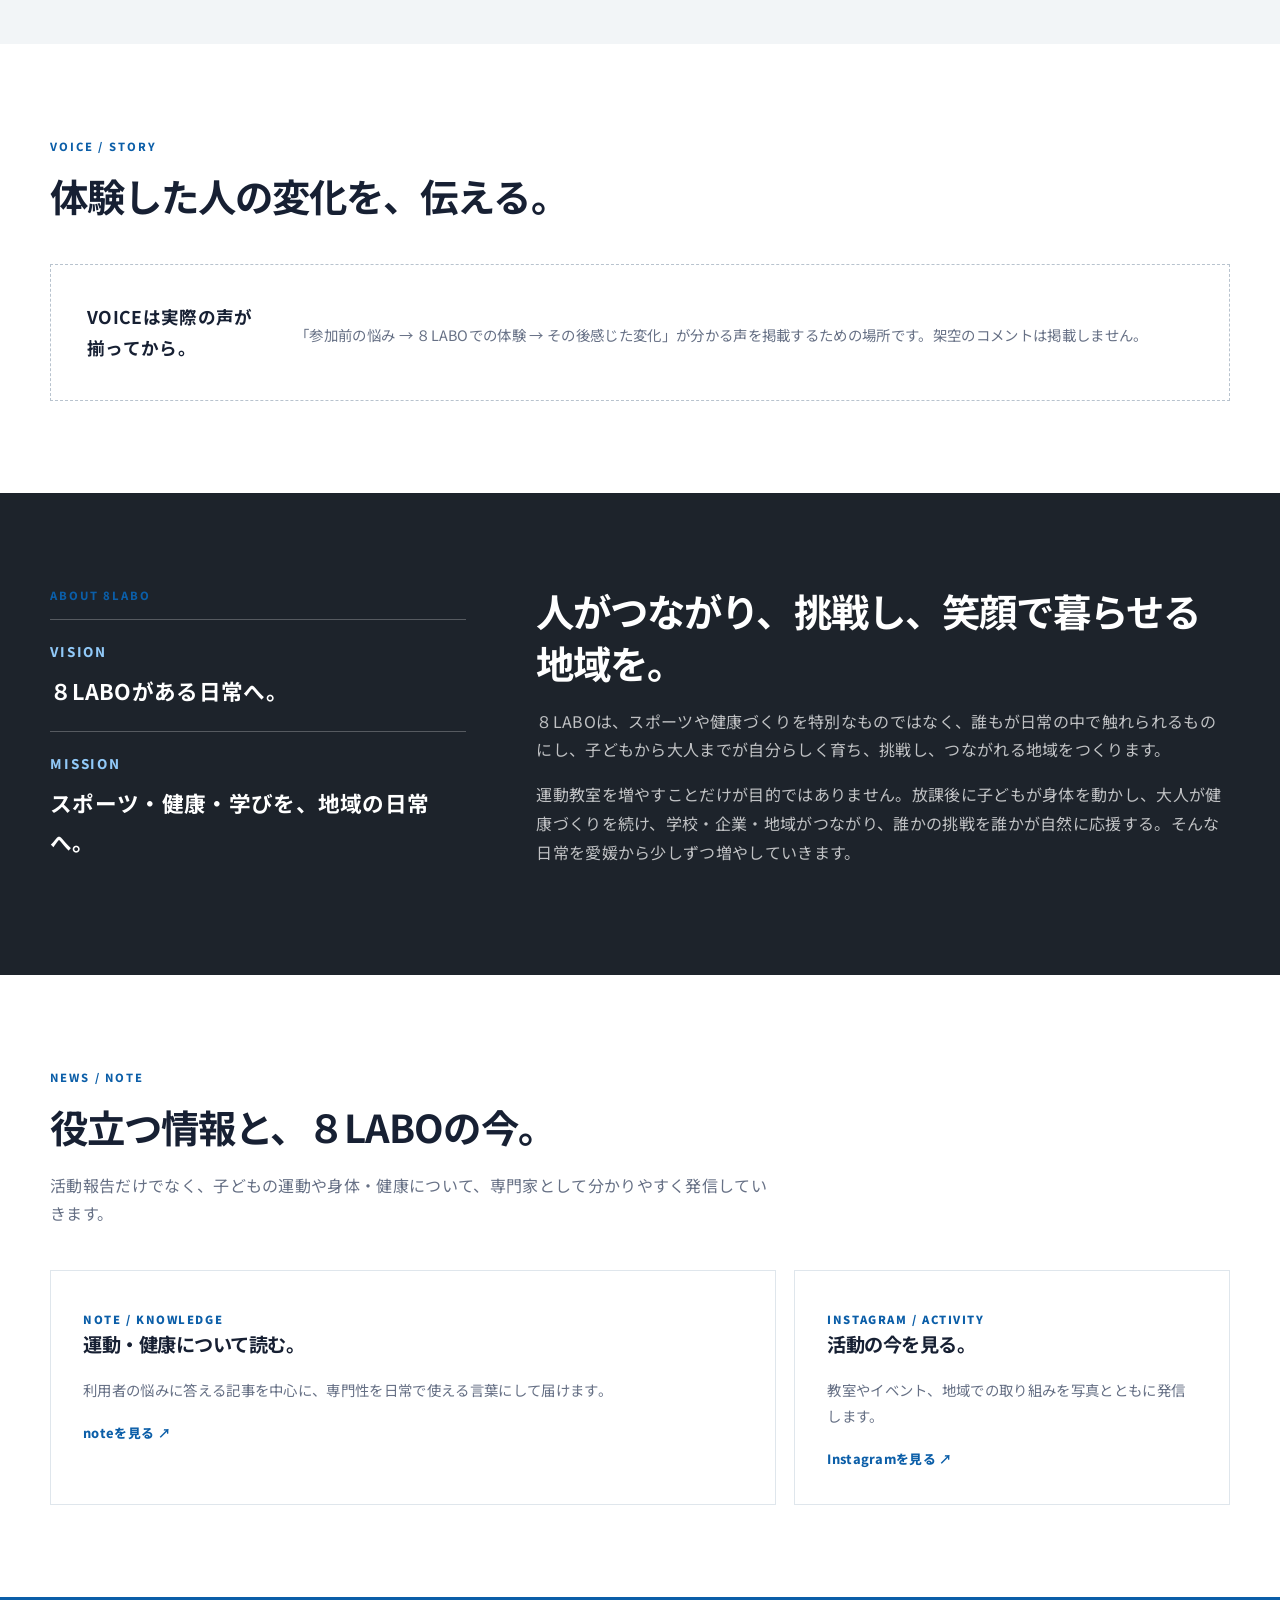
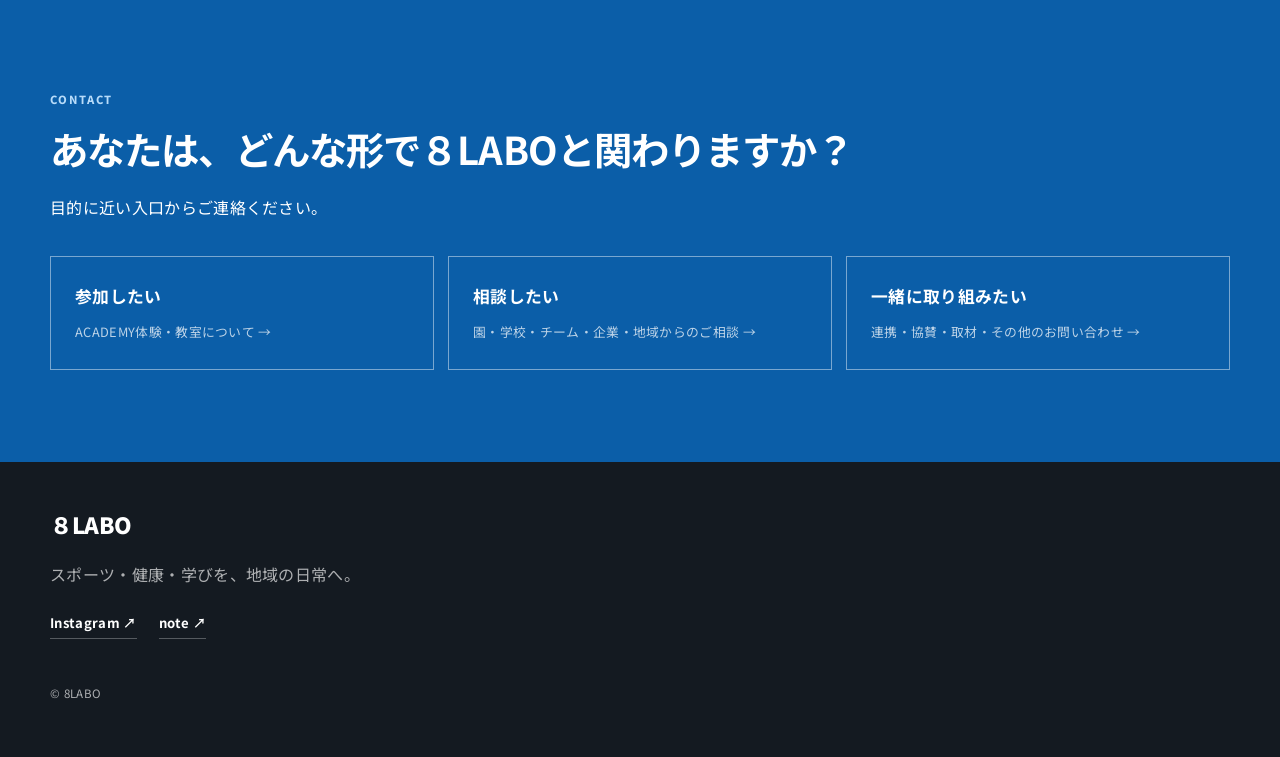
==== commit d19660dc: "P003 renew homepage around user needs and services" ====
--- a/preview/index.html
+++ b/preview/index.html
@@ -1 +1 @@
-<!DOCTYPE html><html lang="ja"><head><meta charset="UTF-8"><meta name="viewport" content="width=device-width,initial-scale=1"><meta name="description" content="８LABOは、スポーツ・健康・学びを地域の日常へ届け、地域に笑顔と挑戦が広がる未来をつくる愛媛発の地域づくりプロジェクトです。"><title>８LABO｜８LABOがある日常へ。</title><link rel="preconnect" href="https://fonts.googleapis.com"><link rel="preconnect" href="https://fonts.gstatic.com" crossorigin><link href="https://fonts.googleapis.com/css2?family=Noto+Sans+JP:wght@400;500;600;700;900&display=swap" rel="stylesheet"><link rel="stylesheet" href="style.css"><link rel="stylesheet" href="refine.css"><link rel="stylesheet" href="p002.css"></head><body><header class="site-header" id="top"><a class="brand" href="#top">８LABO</a><button class="menu-button" aria-expanded="false">MENU</button><nav class="global-nav"><a href="#vision">VISION</a><a href="#activity">ACTIVITY</a><a href="academy.html">ACADEMY</a><a href="#story">ABOUT</a><a href="#support">SUPPORT</a><a href="#stories">STORIES</a><a href="#contact">CONTACT</a></nav></header><main><section class="hero"><div class="hero-orb hero-orb-a"></div><div class="hero-orb hero-orb-b"></div><div class="hero-inner reveal"><p class="eyebrow">2030 VISION</p><h1>８LABOがある<br>日常へ。</h1><p class="hero-copy">スポーツ・健康・学びを、地域の日常へ。</p><p class="hero-lead">子どもが挑戦できる。大人が健康でいられる。世代を超えて、人がつながる。<br>私たちは、愛媛からそんな未来をつくります。</p><a class="text-link" href="#vision">私たちが目指す未来を見る ↘</a></div></section><section class="statement section-dark"><div class="section-wrap narrow reveal"><p class="section-index">01 / OUR VISION</p><h2>運動教室を増やすことが、<br>目的ではありません。</h2><p class="statement-large">私たちが残したいのは、<br><strong>人がつながり、挑戦し、笑顔で暮らせる地域。</strong></p><p>運動は、身体を鍛えるためだけのものではありません。できなかったことができるようになる。誰かと一緒に挑戦する。そこから自信や笑顔が生まれる。８LABOは、その力を地域の日常に広げていきます。</p></div></section><section id="vision" class="vision section-light"><div class="section-wrap"><div class="section-heading reveal"><p class="section-index">02 / THE FUTURE WE WANT</p><h2>私たちが残したい地域</h2></div><div class="vision-grid"><article class="vision-card reveal"><span>01</span><h3>子どもが、挑戦できる。</h3><p>運動が得意か苦手かで可能性が決まらない。失敗しても、もう一度やってみようと思える。身体を動かすことを通して、自分の可能性を広げられる地域へ。</p></article><article class="vision-card reveal"><span>02</span><h3>大人が、健康を後回しにしない。</h3><p>忙しい毎日の中でも、自分の身体と向き合える。健康づくりを特別なことではなく、暮らしの一部として続けられる地域へ。</p></article><article class="vision-card reveal"><span>03</span><h3>人と人が、自然につながる。</h3><p>学校、家庭、職場だけではないつながりがある。世代を超えて集まり、学び、運動し、互いに応援し合える地域へ。</p></article><article class="vision-card reveal"><span>04</span><h3>次の世代に、誇れる地域を残す。</h3><p>子どもたちが大人になった時、「この地域で育ってよかった」「この地域に戻ってきたい」と思える未来を、今からつくっていきます。</p></article></div></div></section><section class="future section-accent"><div class="section-wrap reveal"><p class="section-index">03 / 2030</p><div class="big-number">2030</div><h2>地域の日常に、８LABOが自然とある。</h2><div class="future-lines"><p>放課後、子どもたちが身体を動かしている。</p><p>仕事帰り、大人が健康づくりを続けている。</p><p>学校と企業と地域が、未来のためにつながっている。</p><p>誰かの挑戦を、誰かが自然に応援している。</p></div><p class="future-closing">そんな日常を、一つずつ増やしていく。<br>それが８LABOの2030ビジョンです。</p></div></section><section id="activity" class="activity section-light"><div class="section-wrap"><div class="section-heading reveal"><p class="section-index">04 / OUR ACTION</p><h2>未来を、今日の活動から。</h2><p>大きな理想を、地域の小さな実践に変えていきます。</p></div><div class="activity-list"><article class="activity-item reveal"><div class="activity-no">A</div><div><p class="activity-label">8LABO ACADEMY</p><h3>子どもの「できた」を増やす。</h3><p>走る、跳ぶ、投げる、考えて動く。発育発達に合わせた運動を通して、身体だけでなく、挑戦する力・考える力・人と関わる力を育みます。</p><a class="academy-link" href="academy.html">現在の運動教室を見る →</a></div></article><article class="activity-item reveal"><div class="activity-no">B</div><div><p class="activity-label">SPORTS & SCHOOL</p><h3>学校・チームの現場を支える。</h3><p>ケガ予防、コンディショニング、身体づくりなど、専門的な知識を現場で実践できる形にして届けます。</p></div></article><article class="activity-item reveal"><div class="activity-no">C</div><div><p class="activity-label">COMMUNITY HEALTH</p><h3>地域に、健康のきっかけをつくる。</h3><p>子どもから大人まで、運動や健康に触れられるイベント・講座・交流の機会を地域の中につくります。</p></div></article></div></div></section><section id="story" class="story section-dark"><div class="section-wrap story-grid reveal"><div><p class="section-index">05 / WHY 8LABO</p><h2>専門性を、<br>地域の未来へ。</h2></div><div class="story-copy"><p class="lead">８LABOは、スポーツや健康を、一部の人だけのものにしたくないという想いから始まりました。</p><p>トップレベルのスポーツ現場で培われてきた知識や経験。身体のことを学び、支える専門性。それらは、プロ選手だけでなく、地域で暮らす子どもや大人にも届くべきものだと考えています。</p><p>特別な日にだけ運動するのではなく、日々の暮らしの中に運動がある。困った時に相談できる人がいる。挑戦したい時に背中を押してくれる仲間がいる。</p><p>そんな環境を、愛媛の地域から少しずつつくっていきます。</p></div></div></section><section id="support" class="support section-light"><div class="section-wrap reveal"><p class="section-index">06 / JOIN US</p><h2>一緒に、この地域の未来を<br>つくりませんか。</h2><p class="support-lead">８LABOは、応援される活動ではなく、<br>一緒につくる活動でありたいと考えています。</p><div class="support-grid"><div><span>01</span><h3>参加する</h3><p>教室やイベントへの参加から、８LABOとの関わりが始まります。</p></div><div><span>02</span><h3>つながる</h3><p>学校・企業・地域団体との連携を通して、新しい活動を一緒につくります。</p></div><div><span>03</span><h3>応援する</h3><p>協賛、場所、備品、人材、情報。さまざまな形の応援が地域の未来につながります。</p></div><div><span>04</span><h3>仲間になる</h3><p>スタッフ、ボランティア、専門家など、一緒に挑戦する仲間を歓迎します。</p></div></div></div></section><section id="stories" class="stories section-light"><div class="section-wrap"><div class="section-heading reveal"><p class="section-index">07 / OUR STORIES</p><h2>８LABOの日々と、<br>考えていること。</h2><p>活動だけでは伝えきれない、８LABOの今と、その背景にある想いを発信しています。</p></div><div class="stories-grid"><a class="story-channel reveal" href="https://www.instagram.com/8_labo/" target="_blank" rel="noopener"><div><p class="channel-label">INSTAGRAM</p><h3>活動の今を見る。</h3><p>運動教室、イベント、地域での取り組み。８LABOの日々の活動を写真とともに発信しています。</p></div><span class="channel-arrow">↗</span></a><a class="story-channel reveal" href="https://note.com/8labo" target="_blank" rel="noopener"><div><p class="channel-label">NOTE</p><h3>考え方を読む。</h3><p>なぜこの活動をするのか。どんな地域を未来に残したいのか。８LABOの考えや活動の背景を言葉で届けます。</p></div><span class="channel-arrow">↗</span></a></div></div></section><section id="contact" class="contact section-accent"><div class="section-wrap reveal"><p class="section-index">08 / CONTACT</p><h2>まずは、話すところから。</h2><p>活動への参加、企業・団体との連携、協賛、取材、その他ご相談。<br>８LABOに少しでも興味を持っていただけたら、お気軽にご連絡ください。</p><a class="contact-button" href="mailto:8labo.deportare@gmail.com">CONTACT US ↗</a></div></section></main><footer class="site-footer"><div class="footer-brand">８LABO</div><p>スポーツ・健康・学びを、地域の日常へ。</p><div class="footer-social"><a href="https://www.instagram.com/8_labo/" target="_blank" rel="noopener">Instagram ↗</a><a href="https://note.com/8labo" target="_blank" rel="noopener">note ↗</a></div><p class="copyright">© 8LABO</p></footer><div class="preview-badge">PREVIEW P002</div><script src="script.js"></script></body></html>+<!DOCTYPE html><html lang="ja"><head><meta charset="UTF-8"><meta name="viewport" content="width=device-width,initial-scale=1"><meta name="description" content="８LABOは、スポーツ・健康・学びを地域の日常へ届ける愛媛発の地域づくりプロジェクトです。"><title>８LABO｜スポーツ・健康・学びを、地域の日常へ。</title><link rel="preconnect" href="https://fonts.googleapis.com"><link rel="preconnect" href="https://fonts.gstatic.com" crossorigin><link href="https://fonts.googleapis.com/css2?family=Noto+Sans+JP:wght@400;500;600;700;900&display=swap" rel="stylesheet"><link rel="stylesheet" href="style.css"><link rel="stylesheet" href="refine.css"><link rel="stylesheet" href="p003.css"></head><body class="p003"><header class="site-header" id="top"><a class="brand" href="#top">８LABO</a><button class="menu-button" aria-expanded="false">MENU</button><nav class="global-nav"><a href="#for-you">あなたに合う８LABO</a><a href="#services">サービス</a><a href="academy.html">ACADEMY</a><a href="#strength">８LABOの特徴</a><a href="#about">私たちについて</a><a href="#contact">お問い合わせ</a></nav></header><main><section class="renew-hero"><div class="hero-grid"><div class="hero-copybox"><p class="kicker">SPORTS / HEALTH / LEARNING</p><h1>８LABOがある日常へ。</h1><p class="mission">スポーツ・健康・学びを、地域の日常へ。</p><p class="hero-text">子どもの運動、大人の健康、スポーツ現場、園・学校・企業・地域。８LABOは、それぞれの「こうなりたい」に合わせて、専門性を身近な形で届けます。</p><div class="hero-actions"><a class="btn btn-primary" href="#for-you">自分に合うサービスを探す</a><a class="btn btn-secondary" href="#activity">活動を見る</a></div></div><div class="photo-stage"><p class="photo-note">ここには８LABOの実際の活動写真を使用します。動いている瞬間や自然な表情を主役にする想定です。</p></div></div></section><section id="for-you" class="entrance-section"><div class="wrap"><div class="section-head"><p class="kicker">FIND YOUR 8LABO</p><h2>あなたに合う８LABOを見つける。</h2><p>サービス名から探すのではなく、「誰のために・何をしたいか」から選べる入口にしました。</p></div><div class="entrance-grid"><a class="entrance-card" href="academy.html"><div class="entrance-visual">KIDS</div><div class="entrance-copy"><h3>子どもの運動・成長</h3><p>運動に自信をつけたい。身体を動かすことを好きになってほしい。さまざまな運動を経験してほしい。</p><span class="mini-link">８LABO ACADEMYを見る →</span></div></a><a class="entrance-card" href="#contact"><div class="entrance-visual">SPORT</div><div class="entrance-copy"><h3>スポーツ・チーム</h3><p>身体づくりやパフォーマンス、ケガ予防について専門的なサポートを受けたい。</p><span class="mini-link">スポーツ・チームサポートを相談 →</span></div></a><a class="entrance-card" href="#contact"><div class="entrance-visual">LIFE</div><div class="entrance-copy"><h3>大人の運動・健康</h3><p>身体を動かすきっかけが欲しい。楽しみながら健康づくりを続けたい。</p><span class="mini-link">大人向け活動について見る →</span></div></a><a class="entrance-card" href="#contact"><div class="entrance-visual">BIZ</div><div class="entrance-copy"><h3>園・学校・企業・地域</h3><p>運動・健康・学びに関する企画や、専門的なプログラムについて相談したい。</p><span class="mini-link">団体・法人向け相談 →</span></div></a></div></div></section><section class="needs"><div class="wrap"><div class="section-head"><p class="kicker">YOUR NEEDS</p><h2>こんなことに応えています。</h2><p>専門用語ではなく、実際に感じている悩みや希望からご相談いただけます。</p></div><div class="need-list"><div class="need-item">運動に苦手意識がある</div><div class="need-item">体育やスポーツにもう少し自信を持ってほしい</div><div class="need-item">走る・跳ぶ・投げるなど、さまざまな動きを経験させたい</div><div class="need-item">身体の使い方や体力が気になる</div><div class="need-item">楽しく身体を動かす習慣をつけたい</div><div class="need-item">チームの身体づくりを専門家に相談したい</div><div class="need-item">社員や地域住民の健康づくりに取り組みたい</div><div class="need-item">園や学校で運動・健康プログラムを実施したい</div></div></div></section><section id="services"><div class="wrap"><div class="section-head"><p class="kicker">WHAT WE DELIVER</p><h2>スポーツ・健康・学びから、日常の変化を。</h2></div><div class="value-grid"><article class="value-card"><span class="value-word">SPORTS</span><h3>身体を動かす。</h3><p>遊び、運動、トレーニング、スポーツを通して、身体を動かす楽しさと可能性に触れる機会をつくります。</p></article><article class="value-card"><span class="value-word">HEALTH</span><h3>自分の身体を知る。</h3><p>健康や身体について分かりやすく学び、自分に合った健康づくりを続けるきっかけを届けます。</p></article><article class="value-card"><span class="value-word">LEARNING</span><h3>学び、つながる。</h3><p>新しいことを知り、人と出会い、一緒に挑戦する。運動だけに留まらない学びとつながりを育てます。</p></article></div></div></section><section class="featured"><div class="wrap featured-grid"><div class="featured-visual">ACADEMY ACTIVITY PHOTO</div><div><p class="kicker">FEATURED SERVICE</p><h2>子どもの「できた」を増やす。<br>８LABO ACADEMY</h2><p>運動が得意な子だけの教室ではありません。発達段階や経験に合わせて、さまざまな運動に挑戦しながら、運動への自信と「やってみたい」を育てます。</p><div class="feature-points"><span>運動が得意な子も、苦手な子も参加できる</span><span>特定競技だけではなく、さまざまな動きを経験する</span><span>「できた」を増やし、運動への自信を育てる</span><span>発達段階や経験に合わせて取り組む</span></div><a class="btn" href="academy.html">ACADEMYを詳しく見る →</a></div></div></section><section id="strength"><div class="wrap"><div class="section-head"><p class="kicker">WHY 8LABO</p><h2>８LABOだからできること。</h2><p>専門性そのものではなく、それが利用する方にどう届くかを大切にしています。</p></div><div class="reason-grid"><article class="reason"><h3>専門性を、わかりやすく。</h3><p>身体・スポーツの専門的な知識や経験を、難しい言葉のままではなく、実践できる形にして届けます。</p></article><article class="reason"><h3>地域へ出ていく。</h3><p>教室だけで待つのではなく、園・学校・チーム・企業・地域など、必要とされる場所へ出向きます。</p></article><article class="reason"><h3>子どもから大人まで。</h3><p>年代や立場に合わせて、スポーツ・健康・学びと出会えるさまざまな接点をつくります。</p></article><article class="reason"><h3>一度きりで終わらせない。</h3><p>単発の体験だけでなく、継続的な教室やプログラム、地域との関係づくりまで考えます。</p></article></div></div></section><section id="activity" class="activity-results"><div class="wrap"><div class="section-head"><p class="kicker">ACTIVITY / RESULTS</p><h2>地域の中で、実際に動いています。</h2><p>教室、イベント、園・学校、スポーツチーム、企業・行政など、８LABOの活動は地域のさまざまな場所へ広がっています。</p></div><div class="activity-photo-grid"><div class="activity-photo">運動教室・子どもたちの活動写真</div><div class="activity-photo">園・学校での活動写真</div><div class="activity-photo">スポーツ現場の活動写真</div><div class="activity-photo">地域・企業との活動写真</div></div><p class="results-note">※実際の活動写真へ差し替える設計です。正確な実績数値が蓄積した段階で、年間実施回数・参加人数・活動地域・連携団体数などを追加できます。</p></div></section><section><div class="wrap"><div class="section-head"><p class="kicker">VOICE / STORY</p><h2>体験した人の変化を、伝える。</h2></div><div class="voice-empty"><strong>VOICEは実際の声が揃ってから。</strong><p>「参加前の悩み → ８LABOでの体験 → その後感じた変化」が分かる声を掲載するための場所です。架空のコメントは掲載しません。</p></div></div></section><section id="about" class="about-renew"><div class="wrap about-grid"><div><p class="kicker">ABOUT 8LABO</p><div class="mv-block"><small>VISION</small><strong>８LABOがある日常へ。</strong></div><div class="mv-block"><small>MISSION</small><strong>スポーツ・健康・学びを、地域の日常へ。</strong></div></div><div class="about-copy"><h2>人がつながり、挑戦し、笑顔で暮らせる地域を。</h2><p>８LABOは、スポーツや健康づくりを特別なものではなく、誰もが日常の中で触れられるものにし、子どもから大人までが自分らしく育ち、挑戦し、つながれる地域をつくります。</p><p>運動教室を増やすことだけが目的ではありません。放課後に子どもが身体を動かし、大人が健康づくりを続け、学校・企業・地域がつながり、誰かの挑戦を誰かが自然に応援する。そんな日常を愛媛から少しずつ増やしていきます。</p></div></div></section><section><div class="wrap"><div class="section-head"><p class="kicker">NEWS / NOTE</p><h2>役立つ情報と、８LABOの今。</h2><p>活動報告だけでなく、子どもの運動や身体・健康について、専門家として分かりやすく発信していきます。</p></div><div class="content-grid"><a class="content-card" href="https://note.com/8labo" target="_blank" rel="noopener"><span class="tag">NOTE / KNOWLEDGE</span><h3>運動・健康について読む。</h3><p>利用者の悩みに答える記事を中心に、専門性を日常で使える言葉にして届けます。</p><span class="mini-link">noteを見る ↗</span></a><a class="content-card" href="https://www.instagram.com/8_labo/" target="_blank" rel="noopener"><span class="tag">INSTAGRAM / ACTIVITY</span><h3>活動の今を見る。</h3><p>教室やイベント、地域での取り組みを写真とともに発信します。</p><span class="mini-link">Instagramを見る ↗</span></a></div></div></section><section id="contact" class="renew-contact"><div class="wrap"><p class="kicker">CONTACT</p><h2>あなたは、どんな形で８LABOと関わりますか？</h2><p>目的に近い入口からご連絡ください。</p><div class="contact-choice"><a href="mailto:8labo.academy@gmail.com"><strong>参加したい</strong><span>ACADEMY体験・教室について →</span></a><a href="mailto:8labo.deportare@gmail.com"><strong>相談したい</strong><span>園・学校・チーム・企業・地域からのご相談 →</span></a><a href="mailto:8labo.deportare@gmail.com"><strong>一緒に取り組みたい</strong><span>連携・協賛・取材・その他のお問い合わせ →</span></a></div></div></section></main><footer class="site-footer"><div class="footer-brand">８LABO</div><p>スポーツ・健康・学びを、地域の日常へ。</p><div class="footer-social"><a href="https://www.instagram.com/8_labo/" target="_blank" rel="noopener">Instagram ↗</a><a href="https://note.com/8labo" target="_blank" rel="noopener">note ↗</a></div><p class="copyright">© 8LABO</p></footer><div class="preview-badge">PREVIEW P003</div><script src="script.js"></script></body></html>
--- a/preview/p003.css
+++ b/preview/p003.css
@@ -0,0 +1,18 @@
+/* P003 — full renewal based on 2026-08 renewal brief */
+:root{--blue:#0b5ea8;--blue-deep:#073b68;--blue-soft:#eaf3fa;--green:#3f8f72;--orange:#e89545;--ink:#172033;--muted:#667085;--paper:#f7f9fb;--line:#dfe6ec;--white:#fff;--charcoal:#1d232b}
+*{box-sizing:border-box}html{scroll-behavior:smooth}body{margin:0;color:var(--ink);background:#fff;font-family:'Noto Sans JP',sans-serif;line-height:1.8}.p003{overflow-x:hidden}.p003 a{text-decoration:none}.p003 .site-header{height:76px;padding:0 max(28px,calc((100vw - 1180px)/2));display:flex;align-items:center;justify-content:space-between;background:rgba(255,255,255,.96);color:var(--ink);border-bottom:1px solid var(--line);position:relative;z-index:100}.p003 .brand{font-size:1.08rem;font-weight:900;letter-spacing:.08em;color:var(--ink)}.p003 .menu-button{color:var(--ink);font-size:.78rem;letter-spacing:.12em}.p003 .global-nav{top:76px;right:max(28px,calc((100vw - 1180px)/2));background:#fff;border:1px solid var(--line);box-shadow:0 18px 50px rgba(17,24,39,.12);min-width:260px}.p003 .global-nav a{color:var(--ink);border-color:var(--line);font-size:.82rem}.p003 .wrap{width:min(1180px,calc(100% - 56px));margin:auto}.p003 .narrow{width:min(780px,100%)}.p003 section{padding:92px 0}.p003 .kicker{margin:0 0 14px;color:var(--blue);font-size:.7rem;font-weight:800;letter-spacing:.17em}.p003 h1,.p003 h2,.p003 h3{margin-top:0;line-height:1.35;letter-spacing:-.025em}.p003 h2{font-size:clamp(1.75rem,3vw,2.65rem);margin-bottom:18px}.p003 .lead{font-size:1.06rem;color:#475467;max-width:720px}.p003 .section-head{margin-bottom:42px}.p003 .section-head p:last-child{max-width:720px;color:var(--muted)}
+/* hero */.p003 .renew-hero{padding:0;background:#f3f7fa}.p003 .hero-grid{min-height:620px;display:grid;grid-template-columns:1.02fr .98fr;align-items:stretch}.p003 .hero-copybox{display:flex;flex-direction:column;justify-content:center;padding:70px 64px 70px max(28px,calc((100vw - 1180px)/2))}.p003 .hero-copybox h1{font-size:clamp(2.35rem,4.4vw,4.35rem);margin:0 0 22px}.p003 .hero-copybox .mission{font-size:1.05rem;font-weight:700;margin:0 0 18px}.p003 .hero-copybox .hero-text{max-width:560px;color:#536273;margin:0 0 30px}.p003 .hero-actions{display:flex;gap:12px;flex-wrap:wrap}.p003 .btn{display:inline-flex;align-items:center;justify-content:center;min-height:46px;padding:0 20px;border:1px solid var(--blue);font-size:.82rem;font-weight:800}.p003 .btn-primary{background:var(--blue);color:#fff}.p003 .btn-secondary{color:var(--blue);background:#fff}.p003 .photo-stage{min-height:620px;background:linear-gradient(135deg,#0b5ea8,#073b68);position:relative;display:flex;align-items:flex-end;padding:34px}.p003 .photo-stage:before{content:'ACTIVITY PHOTO';position:absolute;inset:0;display:grid;place-items:center;color:rgba(255,255,255,.42);font-size:.75rem;font-weight:800;letter-spacing:.18em}.p003 .photo-note{position:relative;color:#fff;font-size:.78rem;max-width:330px;margin:0;opacity:.85}
+/* entrances */.p003 .entrance-section{background:#fff}.p003 .entrance-grid{display:grid;grid-template-columns:repeat(2,1fr);gap:18px}.p003 .entrance-card{display:grid;grid-template-columns:120px 1fr;min-height:210px;border:1px solid var(--line);background:#fff;transition:.2s}.p003 .entrance-card:hover{transform:translateY(-2px);box-shadow:0 14px 34px rgba(17,24,39,.06)}.p003 .entrance-visual{display:grid;place-items:center;background:var(--blue-soft);color:var(--blue);font-weight:900;font-size:1.5rem}.p003 .entrance-card:nth-child(2) .entrance-visual{background:#eef4f1;color:var(--green)}.p003 .entrance-card:nth-child(3) .entrance-visual{background:#fff4e9;color:var(--orange)}.p003 .entrance-card:nth-child(4) .entrance-visual{background:#f1f2f4;color:#475467}.p003 .entrance-copy{padding:26px}.p003 .entrance-copy h3{font-size:1.18rem;margin-bottom:10px}.p003 .entrance-copy p{font-size:.9rem;color:var(--muted);margin:0 0 14px}.p003 .mini-link{font-size:.8rem;font-weight:800;color:var(--blue)}
+/* needs */.p003 .needs{background:var(--paper)}.p003 .need-list{display:grid;grid-template-columns:repeat(2,1fr);gap:0 42px;border-top:1px solid var(--line)}.p003 .need-item{padding:18px 0;border-bottom:1px solid var(--line);font-size:.96rem}.p003 .need-item:before{content:'✓';color:var(--blue);font-weight:900;margin-right:12px}
+/* values */.p003 .value-grid{display:grid;grid-template-columns:repeat(3,1fr);gap:18px}.p003 .value-card{padding:34px;border:1px solid var(--line);border-top:4px solid var(--blue)}.p003 .value-card:nth-child(2){border-top-color:var(--green)}.p003 .value-card:nth-child(3){border-top-color:var(--orange)}.p003 .value-word{font-size:.7rem;font-weight:900;letter-spacing:.16em;color:var(--muted)}.p003 .value-card h3{font-size:1.25rem;margin:14px 0 10px}.p003 .value-card p{color:var(--muted);font-size:.9rem;margin:0}
+/* featured */.p003 .featured{background:var(--blue-deep);color:#fff}.p003 .featured-grid{display:grid;grid-template-columns:.9fr 1.1fr;gap:64px;align-items:center}.p003 .featured-visual{aspect-ratio:4/3;background:linear-gradient(145deg,#1775c2,#0b5ea8);display:grid;place-items:center;color:rgba(255,255,255,.48);font-size:.72rem;font-weight:800;letter-spacing:.18em}.p003 .featured .kicker{color:#8bc8ff}.p003 .featured h2{font-size:clamp(2rem,3.5vw,3.15rem)}.p003 .featured p{color:rgba(255,255,255,.78)}.p003 .feature-points{display:grid;gap:10px;margin:24px 0 30px}.p003 .feature-points span{padding-left:20px;position:relative;font-size:.92rem}.p003 .feature-points span:before{content:'';position:absolute;left:0;top:.75em;width:7px;height:7px;border-radius:50%;background:var(--orange)}.p003 .featured .btn{border-color:#fff;color:#fff;background:transparent}
+/* reasons */.p003 .reason-grid{display:grid;grid-template-columns:repeat(2,1fr);gap:18px}.p003 .reason{padding:30px;background:var(--paper);border-left:3px solid var(--blue)}.p003 .reason h3{font-size:1.12rem;margin-bottom:8px}.p003 .reason p{font-size:.9rem;color:var(--muted);margin:0}
+/* activity */.p003 .activity-results{background:#f2f5f7}.p003 .activity-photo-grid{display:grid;grid-template-columns:1.3fr .7fr .7fr;grid-template-rows:210px 210px;gap:12px}.p003 .activity-photo{background:#dce6ee;display:flex;align-items:flex-end;padding:18px;color:#536273;font-size:.76rem;font-weight:700}.p003 .activity-photo:first-child{grid-row:1/3;background:#cbddeb}.p003 .activity-photo:nth-child(3){background:#e9e1d8}.p003 .activity-photo:nth-child(4){background:#dbe7df}.p003 .results-note{margin-top:18px;color:var(--muted);font-size:.82rem}
+/* voice */.p003 .voice-empty{border:1px dashed #b8c3ce;padding:36px;display:grid;grid-template-columns:180px 1fr;gap:28px;align-items:center}.p003 .voice-empty strong{font-size:1.1rem}.p003 .voice-empty p{margin:5px 0 0;color:var(--muted);font-size:.9rem}
+/* about */.p003 .about-renew{background:var(--charcoal);color:#fff}.p003 .about-grid{display:grid;grid-template-columns:.75fr 1.25fr;gap:70px}.p003 .mv-block{border-top:1px solid rgba(255,255,255,.25);padding:20px 0}.p003 .mv-block small{display:block;color:#91c9f8;font-weight:800;letter-spacing:.14em}.p003 .mv-block strong{display:block;margin-top:8px;font-size:1.35rem}.p003 .about-copy p{color:rgba(255,255,255,.72)}
+/* stories */.p003 .content-grid{display:grid;grid-template-columns:1.25fr .75fr;gap:18px}.p003 .content-card{padding:32px;border:1px solid var(--line);min-height:220px}.p003 .content-card h3{font-size:1.2rem}.p003 .content-card p{color:var(--muted);font-size:.9rem}.p003 .content-card .tag{color:var(--blue);font-size:.7rem;font-weight:900;letter-spacing:.14em}
+/* contact */.p003 .renew-contact{background:var(--blue);color:#fff}.p003 .renew-contact .kicker{color:#b8dcfa}.p003 .contact-choice{display:grid;grid-template-columns:repeat(3,1fr);gap:14px;margin-top:34px}.p003 .contact-choice a{padding:24px;border:1px solid rgba(255,255,255,.45);color:#fff}.p003 .contact-choice strong{display:block;font-size:1.05rem;margin-bottom:5px}.p003 .contact-choice span{font-size:.8rem;color:rgba(255,255,255,.72)}
+.p003 .site-footer{padding:42px max(28px,calc((100vw - 1180px)/2));background:#141a21}.p003 .footer-brand{font-size:1.4rem}.p003 .preview-badge{position:fixed;right:10px;bottom:10px;z-index:999;background:#111;color:#fff;padding:5px 9px;border-radius:4px;font-size:10px;font-weight:800;letter-spacing:.08em;opacity:.78}
+/* Academy */.p003 .academy-renew-hero{padding:84px 0;background:linear-gradient(135deg,#eef6fc,#fff)}.p003 .academy-renew-hero .wrap{display:grid;grid-template-columns:1fr .8fr;gap:56px;align-items:center}.p003 .academy-renew-hero h1{font-size:clamp(2.1rem,4vw,3.7rem);margin-bottom:18px}.p003 .academy-renew-hero p{color:var(--muted)}.p003 .academy-photo{aspect-ratio:4/3;background:linear-gradient(135deg,#0b5ea8,#4f93c9);display:grid;place-items:center;color:rgba(255,255,255,.5);font-size:.72rem;font-weight:800;letter-spacing:.16em}.p003 .parent-needs{background:var(--paper)}.p003 .change-grid{display:grid;grid-template-columns:repeat(3,1fr);gap:18px}.p003 .change-card{padding:28px;border:1px solid var(--line);background:#fff}.p003 .change-card b{display:block;color:var(--blue);margin-bottom:8px}.p003 .program-grid{display:grid;grid-template-columns:repeat(4,1fr);gap:12px}.p003 .program{padding:24px;background:var(--blue-soft)}.p003 .program b{display:block;margin-bottom:8px}.p003 .program p{font-size:.84rem;color:var(--muted);margin:0}.p003 .academy-reason{background:var(--blue-deep);color:#fff}.p003 .academy-reason .reason{background:rgba(255,255,255,.06);border-left-color:#75bdf4}.p003 .academy-reason .reason p{color:rgba(255,255,255,.72)}.p003 .academy-reason .kicker{color:#8bc8ff}.p003 .academy-reason h2{color:#fff}.p003 .faq-list{max-width:820px}.p003 details{border-top:1px solid var(--line);padding:18px 0}.p003 details:last-child{border-bottom:1px solid var(--line)}.p003 summary{font-weight:700;cursor:pointer}.p003 details p{color:var(--muted);font-size:.9rem}.p003 .class-grid{margin-top:30px}
+@media(max-width:800px){.p003 .site-header{height:64px;padding:0 20px}.p003 .global-nav{position:fixed;inset:64px 0 auto 0;right:0;min-width:0;border:0;border-top:1px solid rgba(255,255,255,.14);background:#073b68;padding:10px 20px 18px;box-shadow:0 18px 35px rgba(0,0,0,.22)}.p003 .global-nav a{color:#fff;border-color:rgba(255,255,255,.15);padding:13px 4px;font-size:.78rem}.p003 .wrap{width:calc(100% - 40px)}.p003 section{padding:66px 0}.p003 h2{font-size:clamp(1.55rem,7vw,2rem)}.p003 .lead{font-size:.96rem}.p003 .section-head{margin-bottom:30px}.p003 .hero-grid{display:block;min-height:0}.p003 .hero-copybox{padding:58px 20px 44px}.p003 .hero-copybox h1{font-size:clamp(2rem,10vw,2.8rem);line-height:1.3}.p003 .hero-copybox .mission{font-size:.96rem}.p003 .hero-copybox .hero-text{font-size:.9rem}.p003 .photo-stage{min-height:280px;padding:22px}.p003 .entrance-grid,.p003 .need-list,.p003 .value-grid,.p003 .featured-grid,.p003 .reason-grid,.p003 .about-grid,.p003 .content-grid,.p003 .contact-choice,.p003 .change-grid,.p003 .program-grid,.p003 .academy-renew-hero .wrap{grid-template-columns:1fr}.p003 .entrance-card{grid-template-columns:82px 1fr;min-height:0}.p003 .entrance-copy{padding:21px}.p003 .entrance-copy h3{font-size:1.05rem}.p003 .entrance-copy p{font-size:.84rem}.p003 .need-list{gap:0}.p003 .value-card{padding:26px}.p003 .featured-grid{gap:30px}.p003 .featured-visual{aspect-ratio:16/10}.p003 .featured h2{font-size:1.85rem}.p003 .activity-photo-grid{grid-template-columns:1fr 1fr;grid-template-rows:190px 150px 150px}.p003 .activity-photo:first-child{grid-column:1/3;grid-row:auto}.p003 .voice-empty{grid-template-columns:1fr;padding:26px}.p003 .about-grid{gap:28px}.p003 .contact-choice{gap:10px}.p003 .contact-choice a{padding:20px}.p003 .academy-renew-hero{padding:58px 0}.p003 .academy-renew-hero .wrap{gap:30px}.p003 .academy-renew-hero h1{font-size:2rem}.p003 .program-grid{grid-template-columns:1fr 1fr}.p003 .class-card{padding:22px}.p003 .class-info{grid-template-columns:64px 1fr}.p003 .preview-badge{font-size:9px}.p003 .footer-brand{font-size:1.25rem}}
+@media(max-width:430px){.p003 .program-grid{grid-template-columns:1fr}.p003 .hero-actions{display:grid}.p003 .btn{width:100%}.p003 .entrance-card{grid-template-columns:64px 1fr}.p003 .entrance-visual{font-size:1.15rem}.p003 .activity-photo-grid{grid-template-columns:1fr;grid-template-rows:180px 130px 130px 130px}.p003 .activity-photo:first-child{grid-column:auto}.p003 .contact-choice{grid-template-columns:1fr}}
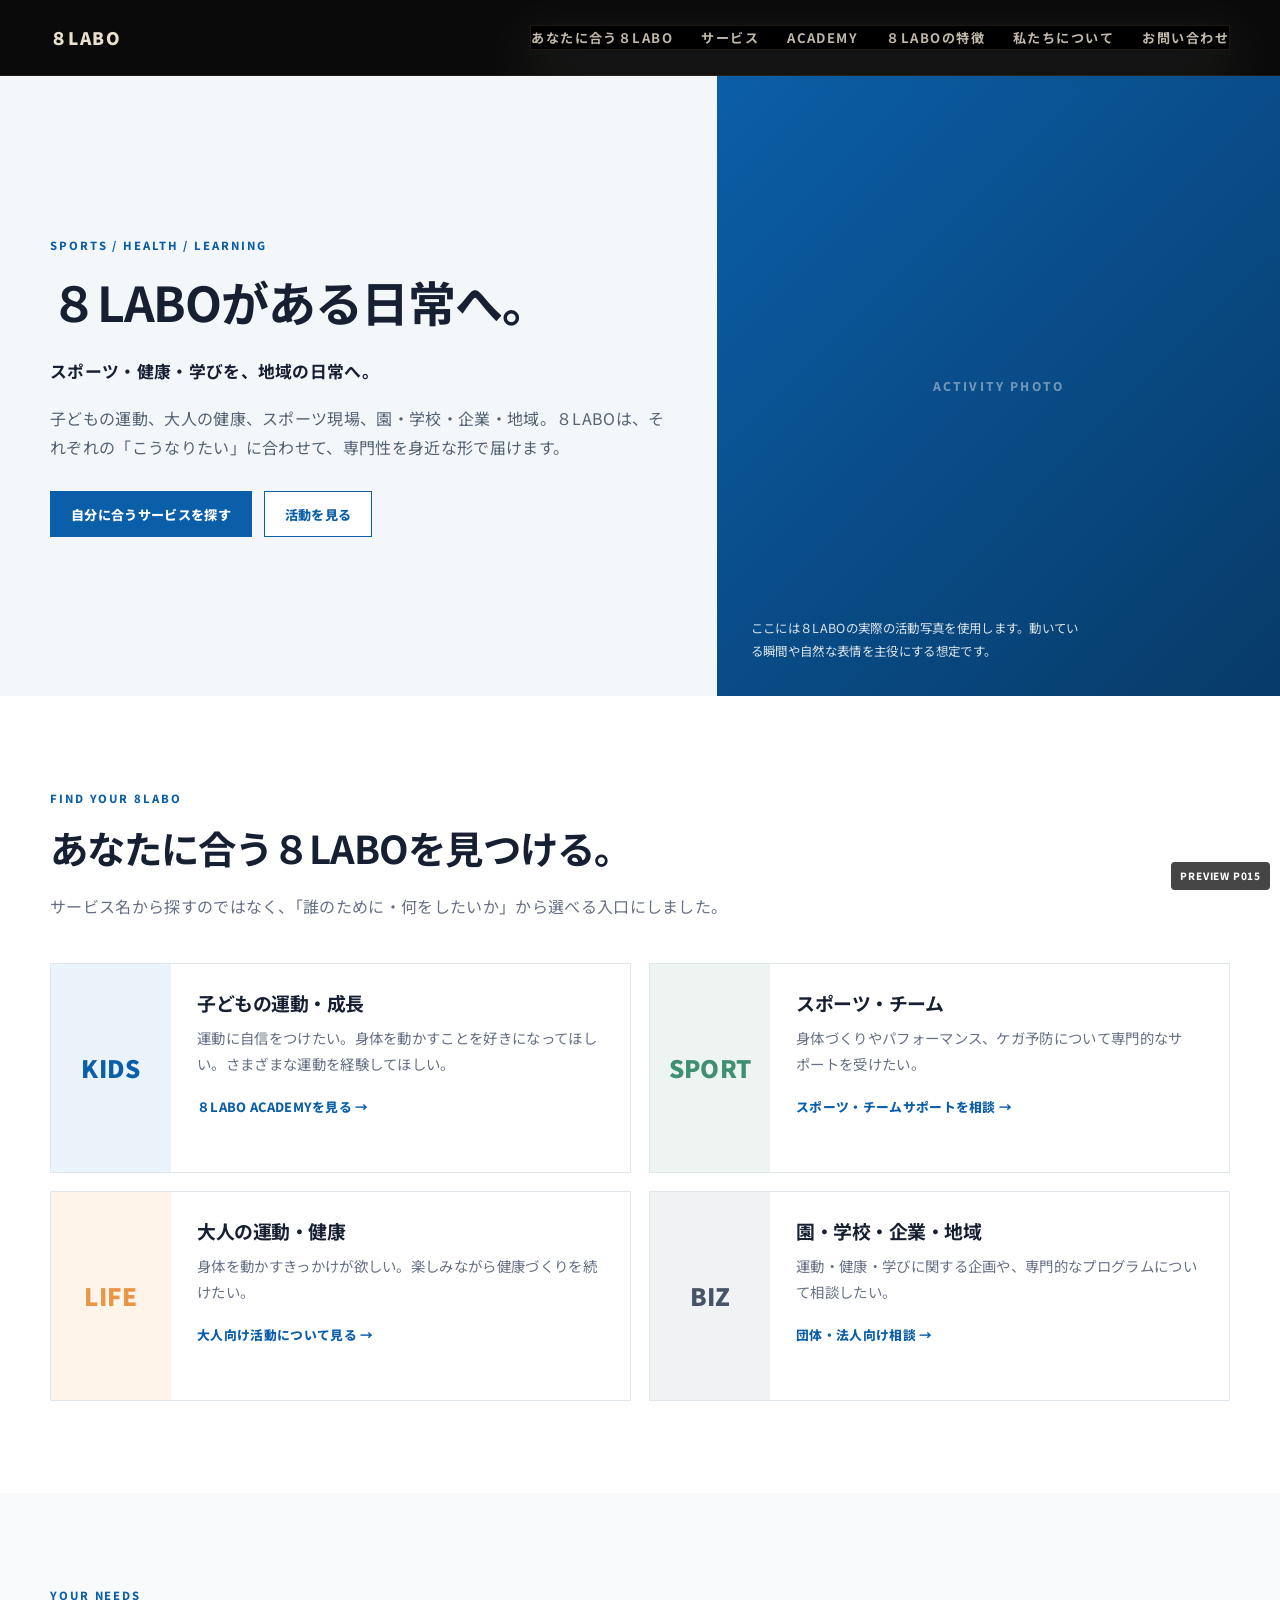
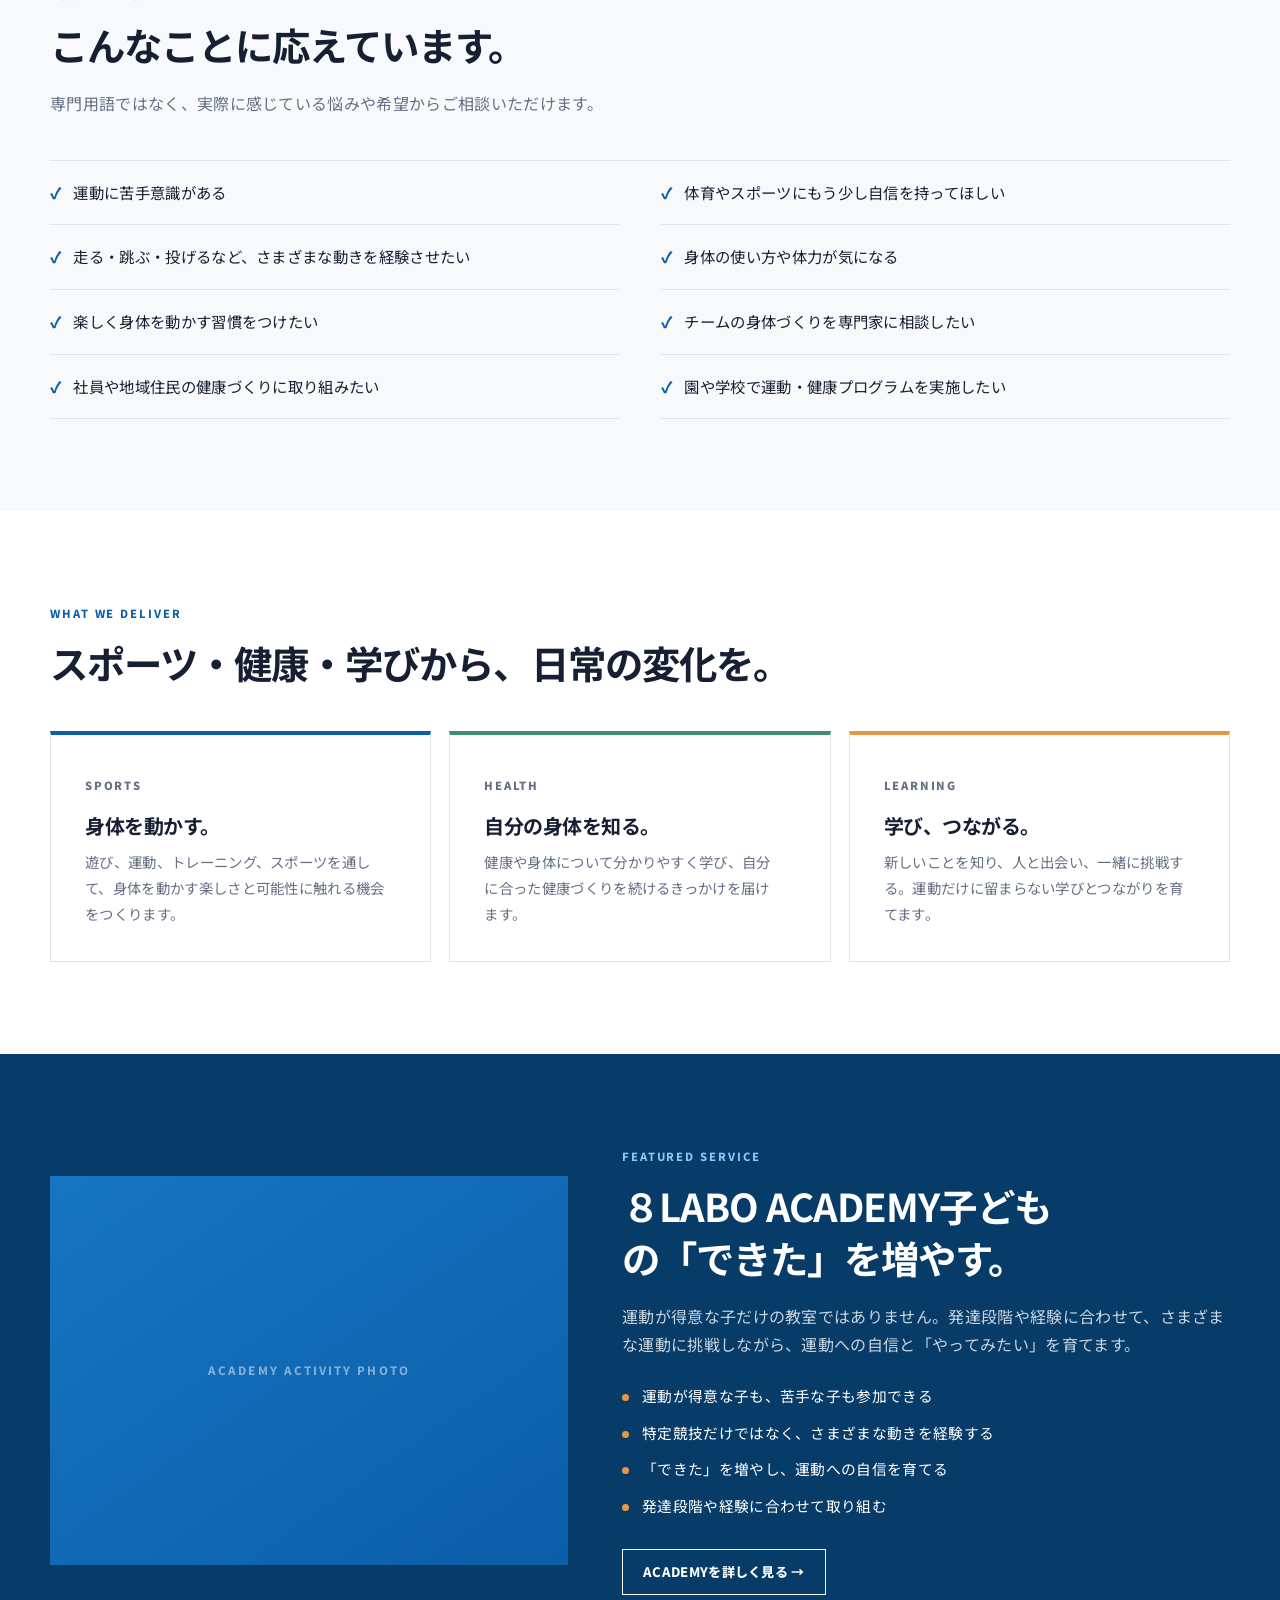
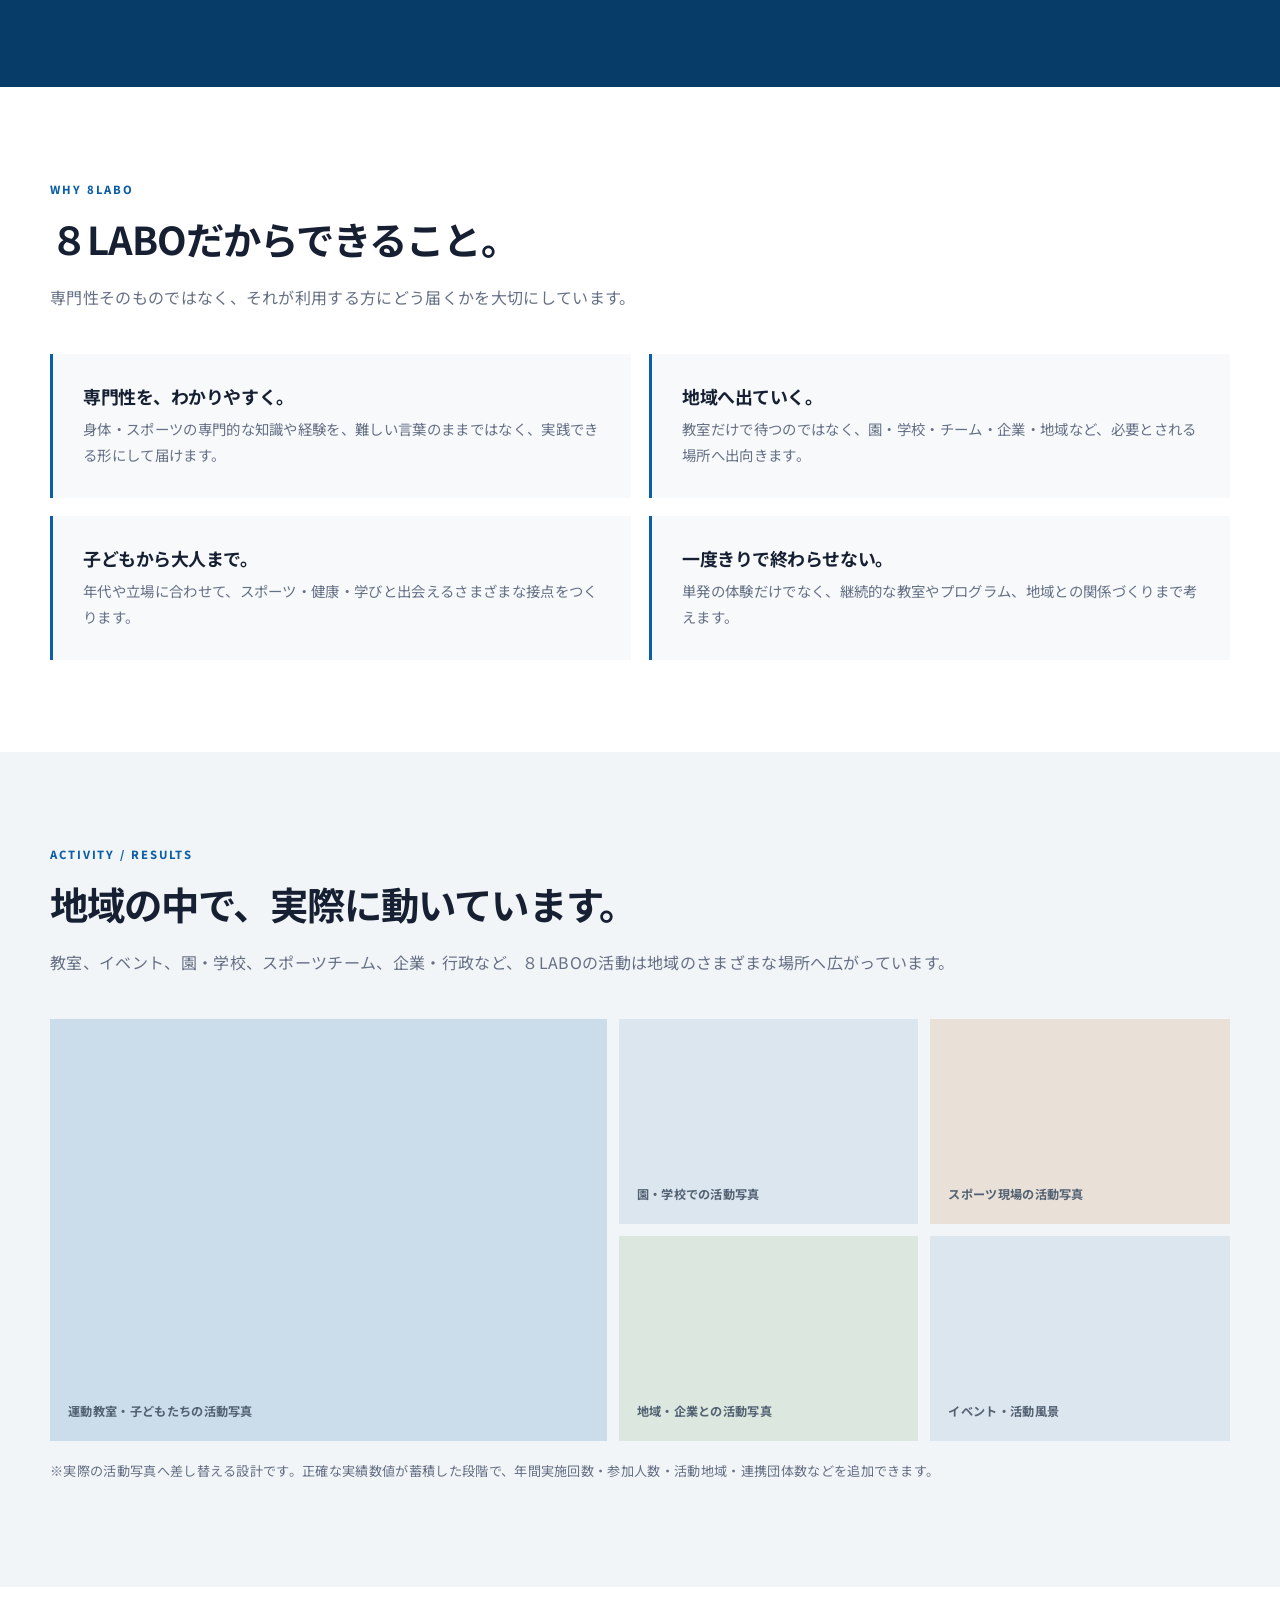
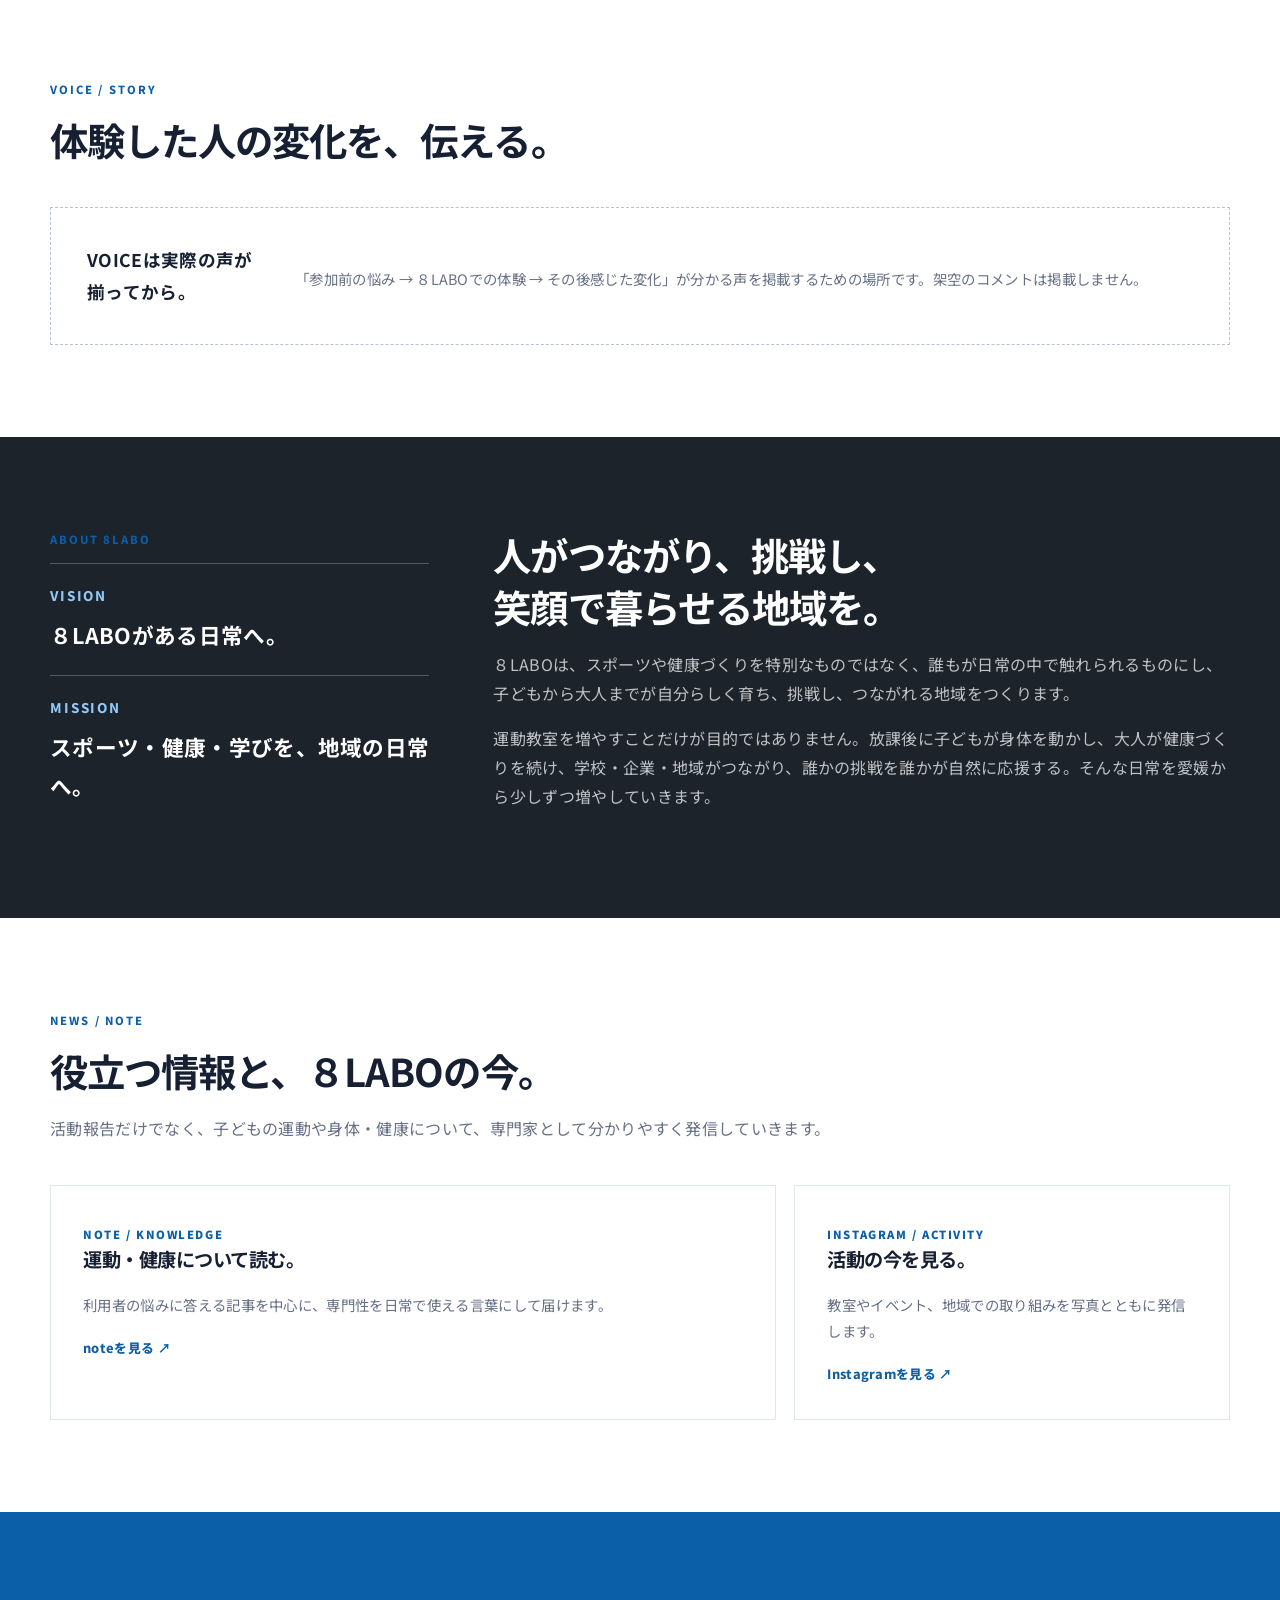
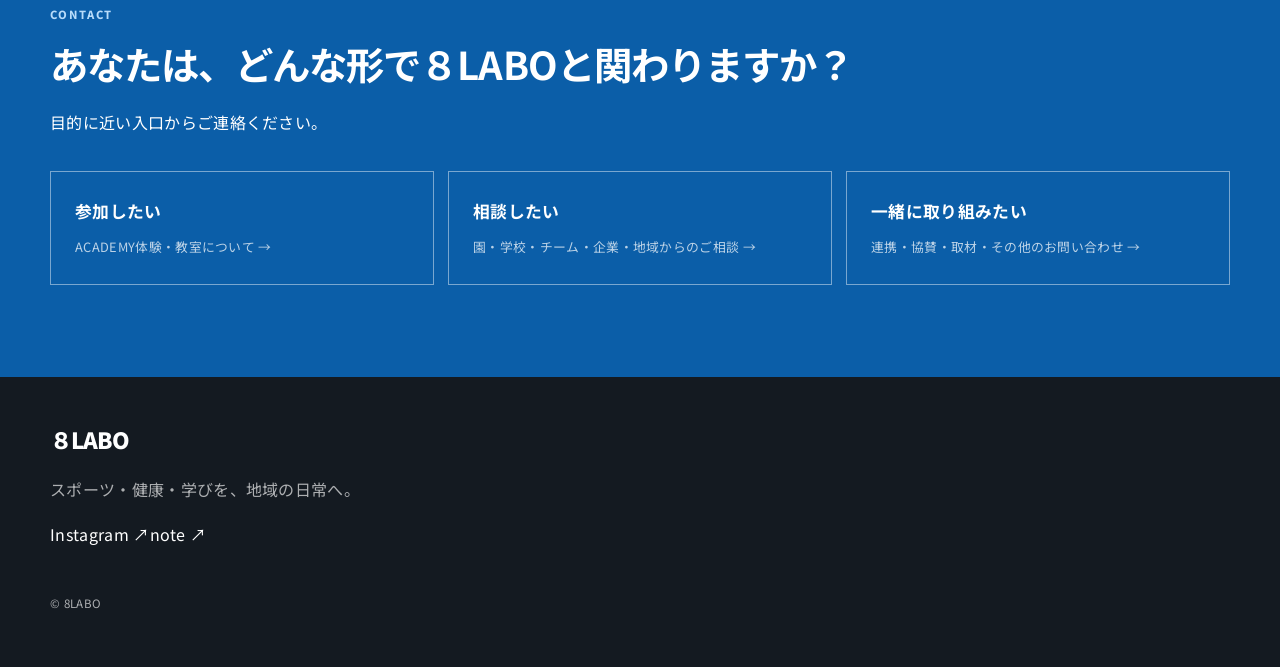
==== commit 772a18af: "Reorder Academy featured heading" ====
--- a/preview/index.html
+++ b/preview/index.html
@@ -1 +1 @@
-<!DOCTYPE html><html lang="ja"><head><meta charset="UTF-8"><meta name="viewport" content="width=device-width,initial-scale=1"><meta name="description" content="８LABOは、スポーツ・健康・学びを地域の日常へ届ける愛媛発の地域づくりプロジェクトです。"><title>８LABO｜スポーツ・健康・学びを、地域の日常へ。</title><link rel="preconnect" href="https://fonts.googleapis.com"><link rel="preconnect" href="https://fonts.gstatic.com" crossorigin><link href="https://fonts.googleapis.com/css2?family=Noto+Sans+JP:wght@400;500;600;700;900&display=swap" rel="stylesheet"><link rel="stylesheet" href="style.css"><link rel="stylesheet" href="refine.css"><link rel="stylesheet" href="p003.css"></head><body class="p003"><header class="site-header" id="top"><a class="brand" href="#top">８LABO</a><button class="menu-button" aria-expanded="false">MENU</button><nav class="global-nav"><a href="#for-you">あなたに合う８LABO</a><a href="#services">サービス</a><a href="academy.html">ACADEMY</a><a href="#strength">８LABOの特徴</a><a href="#about">私たちについて</a><a href="#contact">お問い合わせ</a></nav></header><main><section class="renew-hero"><div class="hero-grid"><div class="hero-copybox"><p class="kicker">SPORTS / HEALTH / LEARNING</p><h1>８LABOがある日常へ。</h1><p class="mission">スポーツ・健康・学びを、地域の日常へ。</p><p class="hero-text">子どもの運動、大人の健康、スポーツ現場、園・学校・企業・地域。８LABOは、それぞれの「こうなりたい」に合わせて、専門性を身近な形で届けます。</p><div class="hero-actions"><a class="btn btn-primary" href="#for-you">自分に合うサービスを探す</a><a class="btn btn-secondary" href="#activity">活動を見る</a></div></div><div class="photo-stage"><p class="photo-note">ここには８LABOの実際の活動写真を使用します。動いている瞬間や自然な表情を主役にする想定です。</p></div></div></section><section id="for-you" class="entrance-section"><div class="wrap"><div class="section-head"><p class="kicker">FIND YOUR 8LABO</p><h2>あなたに合う８LABOを見つける。</h2><p>サービス名から探すのではなく、「誰のために・何をしたいか」から選べる入口にしました。</p></div><div class="entrance-grid"><a class="entrance-card" href="academy.html"><div class="entrance-visual">KIDS</div><div class="entrance-copy"><h3>子どもの運動・成長</h3><p>運動に自信をつけたい。身体を動かすことを好きになってほしい。さまざまな運動を経験してほしい。</p><span class="mini-link">８LABO ACADEMYを見る →</span></div></a><a class="entrance-card" href="#contact"><div class="entrance-visual">SPORT</div><div class="entrance-copy"><h3>スポーツ・チーム</h3><p>身体づくりやパフォーマンス、ケガ予防について専門的なサポートを受けたい。</p><span class="mini-link">スポーツ・チームサポートを相談 →</span></div></a><a class="entrance-card" href="#contact"><div class="entrance-visual">LIFE</div><div class="entrance-copy"><h3>大人の運動・健康</h3><p>身体を動かすきっかけが欲しい。楽しみながら健康づくりを続けたい。</p><span class="mini-link">大人向け活動について見る →</span></div></a><a class="entrance-card" href="#contact"><div class="entrance-visual">BIZ</div><div class="entrance-copy"><h3>園・学校・企業・地域</h3><p>運動・健康・学びに関する企画や、専門的なプログラムについて相談したい。</p><span class="mini-link">団体・法人向け相談 →</span></div></a></div></div></section><section class="needs"><div class="wrap"><div class="section-head"><p class="kicker">YOUR NEEDS</p><h2>こんなことに応えています。</h2><p>専門用語ではなく、実際に感じている悩みや希望からご相談いただけます。</p></div><div class="need-list"><div class="need-item">運動に苦手意識がある</div><div class="need-item">体育やスポーツにもう少し自信を持ってほしい</div><div class="need-item">走る・跳ぶ・投げるなど、さまざまな動きを経験させたい</div><div class="need-item">身体の使い方や体力が気になる</div><div class="need-item">楽しく身体を動かす習慣をつけたい</div><div class="need-item">チームの身体づくりを専門家に相談したい</div><div class="need-item">社員や地域住民の健康づくりに取り組みたい</div><div class="need-item">園や学校で運動・健康プログラムを実施したい</div></div></div></section><section id="services"><div class="wrap"><div class="section-head"><p class="kicker">WHAT WE DELIVER</p><h2>スポーツ・健康・学びから、日常の変化を。</h2></div><div class="value-grid"><article class="value-card"><span class="value-word">SPORTS</span><h3>身体を動かす。</h3><p>遊び、運動、トレーニング、スポーツを通して、身体を動かす楽しさと可能性に触れる機会をつくります。</p></article><article class="value-card"><span class="value-word">HEALTH</span><h3>自分の身体を知る。</h3><p>健康や身体について分かりやすく学び、自分に合った健康づくりを続けるきっかけを届けます。</p></article><article class="value-card"><span class="value-word">LEARNING</span><h3>学び、つながる。</h3><p>新しいことを知り、人と出会い、一緒に挑戦する。運動だけに留まらない学びとつながりを育てます。</p></article></div></div></section><section class="featured"><div class="wrap featured-grid"><div class="featured-visual">ACADEMY ACTIVITY PHOTO</div><div><p class="kicker">FEATURED SERVICE</p><h2>子どもの「できた」を増やす。<br>８LABO ACADEMY</h2><p>運動が得意な子だけの教室ではありません。発達段階や経験に合わせて、さまざまな運動に挑戦しながら、運動への自信と「やってみたい」を育てます。</p><div class="feature-points"><span>運動が得意な子も、苦手な子も参加できる</span><span>特定競技だけではなく、さまざまな動きを経験する</span><span>「できた」を増やし、運動への自信を育てる</span><span>発達段階や経験に合わせて取り組む</span></div><a class="btn" href="academy.html">ACADEMYを詳しく見る →</a></div></div></section><section id="strength"><div class="wrap"><div class="section-head"><p class="kicker">WHY 8LABO</p><h2>８LABOだからできること。</h2><p>専門性そのものではなく、それが利用する方にどう届くかを大切にしています。</p></div><div class="reason-grid"><article class="reason"><h3>専門性を、わかりやすく。</h3><p>身体・スポーツの専門的な知識や経験を、難しい言葉のままではなく、実践できる形にして届けます。</p></article><article class="reason"><h3>地域へ出ていく。</h3><p>教室だけで待つのではなく、園・学校・チーム・企業・地域など、必要とされる場所へ出向きます。</p></article><article class="reason"><h3>子どもから大人まで。</h3><p>年代や立場に合わせて、スポーツ・健康・学びと出会えるさまざまな接点をつくります。</p></article><article class="reason"><h3>一度きりで終わらせない。</h3><p>単発の体験だけでなく、継続的な教室やプログラム、地域との関係づくりまで考えます。</p></article></div></div></section><section id="activity" class="activity-results"><div class="wrap"><div class="section-head"><p class="kicker">ACTIVITY / RESULTS</p><h2>地域の中で、実際に動いています。</h2><p>教室、イベント、園・学校、スポーツチーム、企業・行政など、８LABOの活動は地域のさまざまな場所へ広がっています。</p></div><div class="activity-photo-grid"><div class="activity-photo">運動教室・子どもたちの活動写真</div><div class="activity-photo">園・学校での活動写真</div><div class="activity-photo">スポーツ現場の活動写真</div><div class="activity-photo">地域・企業との活動写真</div></div><p class="results-note">※実際の活動写真へ差し替える設計です。正確な実績数値が蓄積した段階で、年間実施回数・参加人数・活動地域・連携団体数などを追加できます。</p></div></section><section><div class="wrap"><div class="section-head"><p class="kicker">VOICE / STORY</p><h2>体験した人の変化を、伝える。</h2></div><div class="voice-empty"><strong>VOICEは実際の声が揃ってから。</strong><p>「参加前の悩み → ８LABOでの体験 → その後感じた変化」が分かる声を掲載するための場所です。架空のコメントは掲載しません。</p></div></div></section><section id="about" class="about-renew"><div class="wrap about-grid"><div><p class="kicker">ABOUT 8LABO</p><div class="mv-block"><small>VISION</small><strong>８LABOがある日常へ。</strong></div><div class="mv-block"><small>MISSION</small><strong>スポーツ・健康・学びを、地域の日常へ。</strong></div></div><div class="about-copy"><h2>人がつながり、挑戦し、笑顔で暮らせる地域を。</h2><p>８LABOは、スポーツや健康づくりを特別なものではなく、誰もが日常の中で触れられるものにし、子どもから大人までが自分らしく育ち、挑戦し、つながれる地域をつくります。</p><p>運動教室を増やすことだけが目的ではありません。放課後に子どもが身体を動かし、大人が健康づくりを続け、学校・企業・地域がつながり、誰かの挑戦を誰かが自然に応援する。そんな日常を愛媛から少しずつ増やしていきます。</p></div></div></section><section><div class="wrap"><div class="section-head"><p class="kicker">NEWS / NOTE</p><h2>役立つ情報と、８LABOの今。</h2><p>活動報告だけでなく、子どもの運動や身体・健康について、専門家として分かりやすく発信していきます。</p></div><div class="content-grid"><a class="content-card" href="https://note.com/8labo" target="_blank" rel="noopener"><span class="tag">NOTE / KNOWLEDGE</span><h3>運動・健康について読む。</h3><p>利用者の悩みに答える記事を中心に、専門性を日常で使える言葉にして届けます。</p><span class="mini-link">noteを見る ↗</span></a><a class="content-card" href="https://www.instagram.com/8_labo/" target="_blank" rel="noopener"><span class="tag">INSTAGRAM / ACTIVITY</span><h3>活動の今を見る。</h3><p>教室やイベント、地域での取り組みを写真とともに発信します。</p><span class="mini-link">Instagramを見る ↗</span></a></div></div></section><section id="contact" class="renew-contact"><div class="wrap"><p class="kicker">CONTACT</p><h2>あなたは、どんな形で８LABOと関わりますか？</h2><p>目的に近い入口からご連絡ください。</p><div class="contact-choice"><a href="mailto:8labo.academy@gmail.com"><strong>参加したい</strong><span>ACADEMY体験・教室について →</span></a><a href="mailto:8labo.deportare@gmail.com"><strong>相談したい</strong><span>園・学校・チーム・企業・地域からのご相談 →</span></a><a href="mailto:8labo.deportare@gmail.com"><strong>一緒に取り組みたい</strong><span>連携・協賛・取材・その他のお問い合わせ →</span></a></div></div></section></main><footer class="site-footer"><div class="footer-brand">８LABO</div><p>スポーツ・健康・学びを、地域の日常へ。</p><div class="footer-social"><a href="https://www.instagram.com/8_labo/" target="_blank" rel="noopener">Instagram ↗</a><a href="https://note.com/8labo" target="_blank" rel="noopener">note ↗</a></div><p class="copyright">© 8LABO</p></footer><div class="preview-badge">PREVIEW P003</div><script src="script.js"></script></body></html>+<!DOCTYPE html><html lang="ja"><head><meta charset="UTF-8"><meta name="viewport" content="width=device-width,initial-scale=1"><meta name="description" content="８LABOは、スポーツ・健康・学びを地域の日常へ届ける愛媛発の地域づくりプロジェクトです。"><title>８LABO｜スポーツ・健康・学びを、地域の日常へ。</title><link rel="preconnect" href="https://fonts.googleapis.com"><link rel="preconnect" href="https://fonts.gstatic.com" crossorigin><link href="https://fonts.googleapis.com/css2?family=Noto+Sans+JP:wght@400;500;600;700;900&display=swap" rel="stylesheet"><link rel="stylesheet" href="style.css"><link rel="stylesheet" href="refine.css"><link rel="stylesheet" href="p003.css"></head><body class="p003"><header class="site-header" id="top"><a class="brand" href="#top">８LABO</a><button class="menu-button" aria-expanded="false">MENU</button><nav class="global-nav"><a href="#for-you">あなたに合う８LABO</a><a href="#services">サービス</a><a href="academy.html">ACADEMY</a><a href="#strength">８LABOの特徴</a><a href="#about">私たちについて</a><a href="#contact">お問い合わせ</a></nav></header><main><section class="renew-hero"><div class="hero-grid"><div class="hero-copybox"><p class="kicker">SPORTS / HEALTH / LEARNING</p><h1>８LABOがある日常へ。</h1><p class="mission">スポーツ・健康・学びを、地域の日常へ。</p><p class="hero-text">子どもの運動、大人の健康、スポーツ現場、園・学校・企業・地域。８LABOは、それぞれの「こうなりたい」に合わせて、専門性を身近な形で届けます。</p><div class="hero-actions"><a class="btn btn-primary" href="#for-you">自分に合うサービスを探す</a><a class="btn btn-secondary" href="#activity">活動を見る</a></div></div><div class="photo-stage"><p class="photo-note">ここには８LABOの実際の活動写真を使用します。動いている瞬間や自然な表情を主役にする想定です。</p></div></div></section><section id="for-you" class="entrance-section"><div class="wrap"><div class="section-head"><p class="kicker">FIND YOUR 8LABO</p><h2>あなたに合う８LABOを見つける。</h2><p>サービス名から探すのではなく、「誰のために・何をしたいか」から選べる入口にしました。</p></div><div class="entrance-grid"><a class="entrance-card" href="academy.html"><div class="entrance-visual">KIDS</div><div class="entrance-copy"><h3>子どもの運動・成長</h3><p>運動に自信をつけたい。身体を動かすことを好きになってほしい。さまざまな運動を経験してほしい。</p><span class="mini-link">８LABO ACADEMYを見る →</span></div></a><a class="entrance-card" href="#contact"><div class="entrance-visual">SPORT</div><div class="entrance-copy"><h3>スポーツ・チーム</h3><p>身体づくりやパフォーマンス、ケガ予防について専門的なサポートを受けたい。</p><span class="mini-link">スポーツ・チームサポートを相談 →</span></div></a><a class="entrance-card" href="#contact"><div class="entrance-visual">LIFE</div><div class="entrance-copy"><h3>大人の運動・健康</h3><p>身体を動かすきっかけが欲しい。楽しみながら健康づくりを続けたい。</p><span class="mini-link">大人向け活動について見る →</span></div></a><a class="entrance-card" href="#contact"><div class="entrance-visual">BIZ</div><div class="entrance-copy"><h3>園・学校・企業・地域</h3><p>運動・健康・学びに関する企画や、専門的なプログラムについて相談したい。</p><span class="mini-link">団体・法人向け相談 →</span></div></a></div></div></section><section class="needs"><div class="wrap"><div class="section-head"><p class="kicker">YOUR NEEDS</p><h2>こんなことに応えています。</h2><p>専門用語ではなく、実際に感じている悩みや希望からご相談いただけます。</p></div><div class="need-list"><div class="need-item">運動に苦手意識がある</div><div class="need-item">体育やスポーツにもう少し自信を持ってほしい</div><div class="need-item">走る・跳ぶ・投げるなど、さまざまな動きを経験させたい</div><div class="need-item">身体の使い方や体力が気になる</div><div class="need-item">楽しく身体を動かす習慣をつけたい</div><div class="need-item">チームの身体づくりを専門家に相談したい</div><div class="need-item">社員や地域住民の健康づくりに取り組みたい</div><div class="need-item">園や学校で運動・健康プログラムを実施したい</div></div></div></section><section id="services"><div class="wrap"><div class="section-head"><p class="kicker">WHAT WE DELIVER</p><h2>スポーツ・健康・学びから、日常の変化を。</h2></div><div class="value-grid"><article class="value-card"><span class="value-word">SPORTS</span><h3>身体を動かす。</h3><p>遊び、運動、トレーニング、スポーツを通して、身体を動かす楽しさと可能性に触れる機会をつくります。</p></article><article class="value-card"><span class="value-word">HEALTH</span><h3>自分の身体を知る。</h3><p>健康や身体について分かりやすく学び、自分に合った健康づくりを続けるきっかけを届けます。</p></article><article class="value-card"><span class="value-word">LEARNING</span><h3>学び、つながる。</h3><p>新しいことを知り、人と出会い、一緒に挑戦する。運動だけに留まらない学びとつながりを育てます。</p></article></div></div></section><section class="featured"><div class="wrap featured-grid"><div class="featured-visual">ACADEMY ACTIVITY PHOTO</div><div><p class="kicker">FEATURED SERVICE</p><h2>８LABO ACADEMY<br>子どもの「できた」を増やす。</h2><p>運動が得意な子だけの教室ではありません。発達段階や経験に合わせて、さまざまな運動に挑戦しながら、運動への自信と「やってみたい」を育てます。</p><div class="feature-points"><span>運動が得意な子も、苦手な子も参加できる</span><span>特定競技だけではなく、さまざまな動きを経験する</span><span>「できた」を増やし、運動への自信を育てる</span><span>発達段階や経験に合わせて取り組む</span></div><a class="btn" href="academy.html">ACADEMYを詳しく見る →</a></div></div></section><section id="strength"><div class="wrap"><div class="section-head"><p class="kicker">WHY 8LABO</p><h2>８LABOだからできること。</h2><p>専門性そのものではなく、それが利用する方にどう届くかを大切にしています。</p></div><div class="reason-grid"><article class="reason"><h3>専門性を、わかりやすく。</h3><p>身体・スポーツの専門的な知識や経験を、難しい言葉のままではなく、実践できる形にして届けます。</p></article><article class="reason"><h3>地域へ出ていく。</h3><p>教室だけで待つのではなく、園・学校・チーム・企業・地域など、必要とされる場所へ出向きます。</p></article><article class="reason"><h3>子どもから大人まで。</h3><p>年代や立場に合わせて、スポーツ・健康・学びと出会えるさまざまな接点をつくります。</p></article><article class="reason"><h3>一度きりで終わらせない。</h3><p>単発の体験だけでなく、継続的な教室やプログラム、地域との関係づくりまで考えます。</p></article></div></div></section><section id="activity" class="activity-results"><div class="wrap"><div class="section-head"><p class="kicker">ACTIVITY / RESULTS</p><h2>地域の中で、実際に動いています。</h2><p>教室、イベント、園・学校、スポーツチーム、企業・行政など、８LABOの活動は地域のさまざまな場所へ広がっています。</p></div><div class="activity-photo-grid"><div class="activity-photo">運動教室・子どもたちの活動写真</div><div class="activity-photo">園・学校での活動写真</div><div class="activity-photo">スポーツ現場の活動写真</div><div class="activity-photo">地域・企業との活動写真</div></div><p class="results-note">※実際の活動写真へ差し替える設計です。正確な実績数値が蓄積した段階で、年間実施回数・参加人数・活動地域・連携団体数などを追加できます。</p></div></section><section><div class="wrap"><div class="section-head"><p class="kicker">VOICE / STORY</p><h2>体験した人の変化を、伝える。</h2></div><div class="voice-empty"><strong>VOICEは実際の声が揃ってから。</strong><p>「参加前の悩み → ８LABOでの体験 → その後感じた変化」が分かる声を掲載するための場所です。架空のコメントは掲載しません。</p></div></div></section><section id="about" class="about-renew"><div class="wrap about-grid"><div><p class="kicker">ABOUT 8LABO</p><div class="mv-block"><small>VISION</small><strong>８LABOがある日常へ。</strong></div><div class="mv-block"><small>MISSION</small><strong>スポーツ・健康・学びを、地域の日常へ。</strong></div></div><div class="about-copy"><h2>人がつながり、挑戦し、笑顔で暮らせる地域を。</h2><p>８LABOは、スポーツや健康づくりを特別なものではなく、誰もが日常の中で触れられるものにし、子どもから大人までが自分らしく育ち、挑戦し、つながれる地域をつくります。</p><p>運動教室を増やすことだけが目的ではありません。放課後に子どもが身体を動かし、大人が健康づくりを続け、学校・企業・地域がつながり、誰かの挑戦を誰かが自然に応援する。そんな日常を愛媛から少しずつ増やしていきます。</p></div></div></section><section><div class="wrap"><div class="section-head"><p class="kicker">NEWS / NOTE</p><h2>役立つ情報と、８LABOの今。</h2><p>活動報告だけでなく、子どもの運動や身体・健康について、専門家として分かりやすく発信していきます。</p></div><div class="content-grid"><a class="content-card" href="https://note.com/8labo" target="_blank" rel="noopener"><span class="tag">NOTE / KNOWLEDGE</span><h3>運動・健康について読む。</h3><p>利用者の悩みに答える記事を中心に、専門性を日常で使える言葉にして届けます。</p><span class="mini-link">noteを見る ↗</span></a><a class="content-card" href="https://www.instagram.com/8_labo/" target="_blank" rel="noopener"><span class="tag">INSTAGRAM / ACTIVITY</span><h3>活動の今を見る。</h3><p>教室やイベント、地域での取り組みを写真とともに発信します。</p><span class="mini-link">Instagramを見る ↗</span></a></div></div></section><section id="contact" class="renew-contact"><div class="wrap"><p class="kicker">CONTACT</p><h2>あなたは、どんな形で８LABOと関わりますか？</h2><p>目的に近い入口からご連絡ください。</p><div class="contact-choice"><a href="mailto:8labo.academy@gmail.com"><strong>参加したい</strong><span>ACADEMY体験・教室について →</span></a><a href="mailto:8labo.deportare@gmail.com"><strong>相談したい</strong><span>園・学校・チーム・企業・地域からのご相談 →</span></a><a href="mailto:8labo.deportare@gmail.com"><strong>一緒に取り組みたい</strong><span>連携・協賛・取材・その他のお問い合わせ →</span></a></div></div></section></main><footer class="site-footer"><div class="footer-brand">８LABO</div><p>スポーツ・健康・学びを、地域の日常へ。</p><div class="footer-social"><a href="https://www.instagram.com/8_labo/" target="_blank" rel="noopener">Instagram ↗</a><a href="https://note.com/8labo" target="_blank" rel="noopener">note ↗</a></div><p class="copyright">© 8LABO</p></footer><div class="preview-badge">PREVIEW P003</div><script src="script.js"></script></body></html>
--- a/preview/refine.css
+++ b/preview/refine.css
@@ -1 +1,55 @@
-:root{--accent:#075ea8;--paper:#f7f8fa;--ink:#101828;--line:#dce2e8}.hero{min-height:88svh;background:linear-gradient(135deg,#06182d 0%,#0a3156 68%,#075ea8 150%)}.hero-orb{display:none}.hero h1{font-size:clamp(2.65rem,5.3vw,4.8rem);line-height:1.1;letter-spacing:-.04em;font-weight:800}.hero-inner{width:min(1120px,calc(100% - 64px))}.section-accent{background:#075ea8;color:#fff}.section-heading h2,.statement h2,.story h2,.support h2,.contact h2,.future h2{font-size:clamp(1.85rem,3.6vw,3.45rem);line-height:1.24;letter-spacing:-.035em}.statement-large{font-size:clamp(1.3rem,2.25vw,2rem)}.big-number{font-size:clamp(4.2rem,10vw,8.5rem);color:rgba(255,255,255,.16)}.future-lines{border-color:rgba(255,255,255,.3)}.future-lines p{border-color:rgba(255,255,255,.3);font-size:clamp(1rem,1.55vw,1.35rem)}.vision-grid{gap:18px;background:none;border:0}.vision-card{background:#fff;border:1px solid var(--line);box-shadow:0 8px 30px rgba(7,27,51,.035)}.vision-card h3{font-size:1.35rem}.vision-card span,.support-grid span,.activity-label,.activity-no{color:#075ea8}.activity-no{font-size:2.7rem}.activity-item h3{font-size:clamp(1.3rem,2.25vw,1.95rem)}.activity-item p:last-child{max-width:none}.support-grid{gap:14px;background:none;border:0}.support-grid>div{background:#fff;border:1px solid var(--line)}.contact p{color:rgba(255,255,255,.84)}.contact-button{border-color:rgba(255,255,255,.75);color:#fff}.contact-button:hover{background:#fff;color:#075ea8}.footer-brand{font-size:clamp(1.7rem,3.2vw,2.8rem);letter-spacing:-.02em}.site-footer{padding-top:42px}.footer-social{display:flex;gap:22px;margin:22px 0 8px}.footer-social a{font-size:.82rem;font-weight:700;color:inherit;border-bottom:1px solid rgba(255,255,255,.28);padding-bottom:3px}.academy-link{display:inline-flex;margin-top:16px;color:#075ea8;font-weight:700;font-size:.9rem;border-bottom:1px solid #aacbe4;padding-bottom:4px}.stories{background:#eef3f7}.stories-grid{display:grid;grid-template-columns:repeat(2,1fr);gap:18px;margin-top:40px}.story-channel{display:flex;justify-content:space-between;gap:28px;min-height:245px;padding:34px;background:#fff;border:1px solid var(--line);color:var(--ink);transition:transform .25s ease,border-color .25s ease,box-shadow .25s ease}.story-channel:hover{transform:translateY(-3px);border-color:#aacbe4;box-shadow:0 14px 36px rgba(7,27,51,.06)}.channel-label{margin:0 0 22px;color:#075ea8;font-size:.7rem;font-weight:800;letter-spacing:.16em}.story-channel h3{margin:0 0 14px;font-size:1.35rem}.story-channel p:last-child{max-width:470px;color:#657080;font-size:.92rem;line-height:1.85}.channel-arrow{align-self:flex-start;font-size:1.1rem;color:#075ea8}.subpage-header{background:#071b33}.academy-hero{padding:155px 0 84px;background:linear-gradient(145deg,#06182d,#075ea8);color:#fff}.academy-hero .section-wrap{padding:0}.academy-hero h1{max-width:none;font-size:clamp(2.3rem,4.5vw,3.9rem);line-height:1.16;margin:18px 0 24px}.academy-intro{font-size:1.06rem;max-width:980px;color:rgba(255,255,255,.8)}.academy-philosophy{background:#eaf3fa}.academy-philosophy h2{max-width:none;font-size:clamp(1.8rem,3.2vw,2.9rem);line-height:1.28}.academy-philosophy-grid{display:grid;grid-template-columns:repeat(3,1fr);gap:20px;margin-top:42px}.academy-philosophy-grid div{background:#fff;padding:30px;border-top:3px solid #075ea8}.academy-philosophy-grid h3{font-size:1.2rem}.academy-philosophy-grid span,.place{color:#075ea8;font-size:.7rem;font-weight:700;letter-spacing:.15em}.level-section{background:#eef3f7}.level-section .section-heading h2,.level-section .section-heading>p:last-child,.class-section .section-heading>p:last-child{max-width:none}.level-grid{display:grid;grid-template-columns:repeat(3,1fr);gap:24px;margin-top:42px}.level-card{overflow:hidden;background:#fff;border:1px solid #cbd8e3;border-radius:4px;box-shadow:0 10px 28px rgba(7,27,51,.06)}.level-header{display:flex;align-items:center;gap:16px;padding:22px 24px;background:#e8f2f9;border-bottom:1px solid #cbd8e3}.level-mark{flex:0 0 46px;width:46px;height:46px;display:grid;place-items:center;background:#075ea8;color:#fff;font-size:1.25rem;font-weight:800}.level-name{margin:0;color:#0a3156;font-size:1rem;font-weight:800;letter-spacing:.02em}.level-subname{margin:3px 0 0;color:#6b7d8d;font-size:.7rem;font-weight:600;letter-spacing:.08em;text-transform:uppercase}.level-body{padding:26px 24px 30px}.level-card h3{font-size:1.25rem;margin:0 0 16px}.level-body>p:last-child{margin-bottom:0;color:#5f6b78;font-size:.9rem;line-height:1.85}.level-target{display:inline-block;margin:0 0 20px;padding:6px 10px;background:#f1f5f8;border-left:3px solid #075ea8;color:#315b7a;font-size:.75rem;font-weight:700}.level-note{width:100%;max-width:none;margin:26px 0 0;padding-top:18px;border-top:1px solid #cbd8e3;color:#5f6b78;font-size:.82rem;line-height:1.8}.class-section{border-top:1px solid var(--line)}.class-grid{display:grid;grid-template-columns:repeat(2,1fr);gap:18px}.class-card{position:relative;background:#fff;border:1px solid var(--line);padding:28px 32px 32px}.class-meta{display:flex;align-items:center;flex-wrap:wrap;gap:8px;margin-bottom:24px}.day-badge,.level-badge,.status-inline{display:inline-flex;align-items:center;min-height:28px;padding:5px 10px;font-size:.72rem;font-weight:800;line-height:1;letter-spacing:.02em}.day-badge{background:#075ea8;color:#fff}.level-badge{background:#e8f2f9;border:1px solid #c3d8e8;color:#0a4d82}.status-inline{margin-left:auto;background:#f1f5f9;border:1px solid #9eb3c4;color:#526b7e}.class-card h3{font-size:1.4rem;margin:10px 0 22px}.class-info{display:grid;grid-template-columns:76px 1fr;gap:10px;padding:9px 0;border-top:1px solid var(--line);font-size:.9rem}.class-info b{font-size:.76rem;color:#657080}.class-card.preparing{background:#f7f9fb}.class-note{width:100%;max-width:none;margin-top:22px;color:#657080;font-size:.84rem}.academy-cta{text-align:center}.academy-cta p{max-width:none}.back-link{display:inline-flex;margin-top:30px;font-weight:700;color:#fff;border-bottom:1px solid rgba(255,255,255,.45)}@media(max-width:800px){.hero h1{font-size:clamp(2.45rem,10.5vw,3.7rem)}.hero-inner{width:min(100% - 36px,1120px)}.section-heading h2,.statement h2,.story h2,.support h2,.contact h2,.future h2{font-size:clamp(1.75rem,8vw,2.55rem)}.footer-brand{font-size:1.7rem}.footer-social{flex-direction:column;gap:10px}.stories-grid{grid-template-columns:1fr}.story-channel{min-height:210px;padding:28px}.academy-hero{padding:130px 0 66px}.academy-hero h1{font-size:clamp(2.15rem,9vw,3rem)}.academy-philosophy-grid,.level-grid,.class-grid{grid-template-columns:1fr}.level-grid{gap:16px}.level-header{padding:19px 20px}.level-body{padding:22px 20px 25px}.level-note{line-height:1.75}.class-card{padding:24px}.class-meta{margin-bottom:20px}.status-inline{margin-left:0}.class-info{grid-template-columns:68px 1fr}}+/* P019 base — Academy hierarchy and responsive layout */
+.p003 .academy-renew-hero{background:linear-gradient(135deg,#e5f1fa 0%,#f5f9fc 58%,#fff 100%)!important}.p003 #needs.parent-needs{background:#d7e9f5!important}.p003 #change{background:#fff!important}.p003 #program.parent-needs{background:#edf5fa!important}.p003 #program .program{background:#fff!important;border:1px solid #cbdde9!important;box-shadow:0 8px 22px rgba(7,59,104,.045)!important}.p003 .academy-gallery-section{background:#f7fafc!important;border:0!important}.p003 .academy-reason{background:#073b68!important}.p003 #classes{background:#e9f1f6!important}.p003 #classes .level-card{background:#fff!important;border:1px solid #b6cbd9!important;box-shadow:0 10px 28px rgba(7,59,104,.09)!important}.p003 #classes .level-header{background:#9fc9e2!important;border-bottom:1px solid #82b4d2!important}.p003 #classes .level-name{color:#073b68!important}.p003 #classes .level-subname{color:#3f657d!important}.p003 #classes .level-body{background:#fff!important}.p003 #classes .level-target{background:#edf4f8!important;border-left-color:#075ea8!important}.p003 #classes .class-card{background:#fff!important;border:1px solid #b8cedd!important;box-shadow:0 8px 22px rgba(7,59,104,.055)!important}.p003 #classes .class-card.preparing{background:#f6f8fa!important}.p003 #classes+section{background:#fff!important}.p003 #classes+section+section{background:#e7f0f6!important}.p003 #faq.parent-needs{background:#d7e7f2!important}.p003 .renew-contact{background:#0b5ea8!important}
+
+@media(min-width:801px){.p003 .section-head p:last-child{max-width:none!important;width:100%!important}.p003 .academy-renew-hero .wrap{grid-template-columns:minmax(0,1.12fr) minmax(420px,.88fr)!important;gap:48px!important}.p003 .academy-renew-hero h1{font-size:clamp(2rem,3.25vw,3.2rem)!important;line-height:1.35!important}.p003 .academy-renew-hero p{max-width:none!important;width:100%!important}.p003 #needs .section-head,.p003 #change .section-head,.p003 #program .section-head,.p003 #classes .section-head,.p003 #classes+section .section-head,.p003 #classes+section+section .section-head,.p003 #faq .section-head{max-width:none!important;width:100%!important}.p003 #needs .section-head p:last-child,.p003 #change .section-head p:last-child,.p003 #program .section-head p:last-child,.p003 #classes .section-head p:last-child,.p003 #classes+section .section-head p:last-child,.p003 #classes+section+section .section-head p:last-child,.p003 #faq .section-head p:last-child,.p003 #program .results-note,.p003 .academy-reason .section-head .lead{max-width:none!important;width:100%!important}}
+
+@media(max-width:800px){
+/* shared page width */
+.p003 .wrap{width:calc(100% - 32px)!important;max-width:none!important;margin-left:16px!important;margin-right:16px!important}
+
+/* menu — mobile only */
+.p003 .site-header{height:64px!important;padding:0 20px!important;background:#0a0a0a!important;color:#fff!important;border-bottom:1px solid rgba(255,255,255,.12)!important;position:relative!important;z-index:1000!important;mix-blend-mode:normal!important;isolation:isolate!important}
+.p003 .brand,.p003 .menu-button{color:#fff!important;opacity:1!important;mix-blend-mode:normal!important;text-shadow:none!important}.p003 .menu-button{font-size:.8rem!important;font-weight:800!important;letter-spacing:.12em!important}
+.p003 .global-nav{display:none!important;position:absolute!important;top:64px!important;left:0!important;right:0!important;width:100%!important;min-width:0!important;margin:0!important;padding:8px 20px 16px!important;background:#071b33!important;color:#fff!important;border:0!important;border-top:1px solid rgba(255,255,255,.12)!important;box-shadow:0 16px 32px rgba(0,0,0,.28)!important;mix-blend-mode:normal!important;z-index:1001!important}
+.p003 .global-nav.is-open{display:flex!important;flex-direction:column!important;gap:0!important}
+.p003 .global-nav a{display:block!important;width:100%!important;padding:14px 2px!important;margin:0!important;color:#fff!important;opacity:1!important;background:transparent!important;border:0!important;border-bottom:1px solid rgba(255,255,255,.14)!important;font-size:.88rem!important;font-weight:700!important;line-height:1.45!important;letter-spacing:.03em!important;text-shadow:none!important;white-space:normal!important}
+.p003 .global-nav a:last-child{border-bottom:0!important}
+.p003.menu-open{overflow:hidden!important}
+
+/* text width */
+.p003 .section-head,.p003 .section-head p:last-child,.p003 .hero-copybox,.p003 .hero-copybox .hero-text,.p003 .entrance-copy,.p003 .value-card,.p003 .value-card p,.p003 .featured-grid>div:last-child,.p003 .featured h2,.p003 .featured p,.p003 .feature-points,.p003 .feature-points span,.p003 .reason,.p003 .reason p,.p003 .activity-results .section-head,.p003 .activity-results .section-head p:last-child,.p003 .results-note,.p003 .voice-empty,.p003 .voice-empty p,.p003 .about-copy,.p003 .about-copy h2,.p003 .about-copy p,.p003 .mv-block,.p003 .mv-block strong,.p003 .content-card,.p003 .content-card p,.p003 .renew-contact .wrap>p,.p003 .contact-choice,.p003 .contact-choice a{width:100%!important;max-width:none!important;min-width:0!important;white-space:normal!important;word-break:normal!important;overflow-wrap:break-word!important;text-wrap:wrap!important}
+.p003 .section-head p:last-child,.p003 .hero-copybox .hero-text,.p003 .entrance-copy p,.p003 .value-card p,.p003 .featured p,.p003 .feature-points span,.p003 .reason p,.p003 .activity-results .section-head p:last-child,.p003 .results-note,.p003 .voice-empty p,.p003 .about-copy p,.p003 .content-card p,.p003 .renew-contact .wrap>p{letter-spacing:0!important;word-spacing:0!important;text-align:left!important}
+.p003 .featured-grid,.p003 .about-grid,.p003 .content-grid,.p003 .reason-grid,.p003 .value-grid,.p003 .entrance-grid,.p003 .contact-choice,.p003 .change-grid,.p003 .program-grid{grid-template-columns:1fr!important;display:grid!important;width:100%!important;max-width:none!important}
+.p003 .featured-grid{gap:28px!important}.p003 .featured-visual{width:100%!important;aspect-ratio:16/10!important;grid-column:1!important}.p003 .featured-grid>div:last-child{grid-column:1!important}.p003 .featured h2 br{display:none!important}
+.p003 .about-grid{gap:28px!important}.p003 .about-copy{order:1!important}.p003 .about-grid>div:first-child{order:2!important;width:100%!important;max-width:none!important}.p003 .about-grid>div:first-child>.kicker{display:none!important}.p003 .about-copy:before{content:'ABOUT 8LABO';display:block;margin:0 0 16px;color:#79bdf3;font-size:.7rem;font-weight:800;letter-spacing:.17em}.p003 .about-copy h2{font-size:clamp(1.6rem,7vw,2rem)!important;line-height:1.45!important}.p003 .about-copy p{font-size:.92rem!important;line-height:1.9!important}.p003 .mv-block strong{font-size:1.15rem!important;line-height:1.65!important}
+
+/* mobile entrance cards: original band width + tuned KIDS/LIFE copy width */
+.p003 .entrance-grid .entrance-card{grid-template-columns:82px minmax(0,1fr)!important;min-height:0!important}
+.p003 .entrance-grid .entrance-visual{width:82px!important;min-width:82px!important;padding:0 4px!important;font-size:1.2rem!important;line-height:1!important;white-space:nowrap!important;overflow:visible!important}
+.p003 .entrance-grid .entrance-copy{min-width:0!important;padding:20px 16px!important}
+.p003 .entrance-grid .entrance-copy h3{font-size:1.02rem!important;line-height:1.45!important;margin-bottom:10px!important}
+.p003 .entrance-grid .entrance-copy p{font-size:.82rem!important;line-height:1.75!important;margin-bottom:13px!important}
+.p003 .entrance-grid .entrance-copy .mini-link{font-size:.78rem!important;line-height:1.55!important}
+.p003 .entrance-grid .entrance-copy h3,.p003 .entrance-grid .entrance-copy p,.p003 .entrance-grid .entrance-copy .mini-link{width:100%!important;max-width:none!important;min-width:0!important;white-space:normal!important;word-break:normal!important;overflow-wrap:break-word!important;letter-spacing:0!important}
+.p003 .entrance-grid .entrance-card:nth-child(1) .entrance-copy,.p003 .entrance-grid .entrance-card:nth-child(3) .entrance-copy{padding-right:8px!important}
+.p003 .entrance-grid .entrance-card:nth-child(1) .entrance-copy p,.p003 .entrance-grid .entrance-card:nth-child(3) .entrance-copy p{font-size:.79rem!important;letter-spacing:-.01em!important}
+
+/* mobile activity photos: retain all five slots; first large + four small */
+.p003 .activity-results .activity-photo-grid{grid-template-columns:1fr 1fr!important;grid-template-rows:auto!important;grid-auto-rows:auto!important;gap:10px!important;align-items:start!important}
+.p003 .activity-results .activity-photo-grid .activity-photo{min-height:0!important;height:auto!important;aspect-ratio:4/3!important;padding:0!important;background-color:transparent!important;background-size:cover!important;background-position:var(--cms-mx,50%) var(--cms-my,50%)!important}
+.p003 .activity-results .activity-photo-grid .activity-photo:first-child{grid-column:1/3!important;grid-row:auto!important;aspect-ratio:16/9!important}
+.p003 .activity-results .activity-photo-grid .activity-photo:nth-child(5){display:flex!important;grid-column:auto!important;grid-row:auto!important;aspect-ratio:4/3!important}
+.p003 .activity-results .activity-photo-grid .activity-photo:not(.cms-photo){display:flex!important;align-items:flex-end!important;padding:14px!important;background:#e8eef3!important;color:#657080!important}
+
+.p003 section{overflow:hidden}
+}
+
+/* Desktop home titles: use one line where space allows; mobile keeps current breaks */
+@media(min-width:801px){
+.p003 .renew-hero h1 br,
+.p003 #services .section-head h2 br,
+.p003 #activity .section-head h2 br{display:none!important}
+.p003 .renew-hero h1,
+.p003 #services .section-head h2,
+.p003 #activity .section-head h2{max-width:none!important;white-space:nowrap!important}
+}
--- a/preview/p003.css
+++ b/preview/p003.css
@@ -16,3 +16,9 @@
 /* Academy */.p003 .academy-renew-hero{padding:84px 0;background:linear-gradient(135deg,#eef6fc,#fff)}.p003 .academy-renew-hero .wrap{display:grid;grid-template-columns:1fr .8fr;gap:56px;align-items:center}.p003 .academy-renew-hero h1{font-size:clamp(2.1rem,4vw,3.7rem);margin-bottom:18px}.p003 .academy-renew-hero p{color:var(--muted)}.p003 .academy-photo{aspect-ratio:4/3;background:linear-gradient(135deg,#0b5ea8,#4f93c9);display:grid;place-items:center;color:rgba(255,255,255,.5);font-size:.72rem;font-weight:800;letter-spacing:.16em}.p003 .parent-needs{background:var(--paper)}.p003 .change-grid{display:grid;grid-template-columns:repeat(3,1fr);gap:18px}.p003 .change-card{padding:28px;border:1px solid var(--line);background:#fff}.p003 .change-card b{display:block;color:var(--blue);margin-bottom:8px}.p003 .program-grid{display:grid;grid-template-columns:repeat(4,1fr);gap:12px}.p003 .program{padding:24px;background:var(--blue-soft)}.p003 .program b{display:block;margin-bottom:8px}.p003 .program p{font-size:.84rem;color:var(--muted);margin:0}.p003 .academy-reason{background:var(--blue-deep);color:#fff}.p003 .academy-reason .reason{background:rgba(255,255,255,.06);border-left-color:#75bdf4}.p003 .academy-reason .reason p{color:rgba(255,255,255,.72)}.p003 .academy-reason .kicker{color:#8bc8ff}.p003 .academy-reason h2{color:#fff}.p003 .faq-list{max-width:820px}.p003 details{border-top:1px solid var(--line);padding:18px 0}.p003 details:last-child{border-bottom:1px solid var(--line)}.p003 summary{font-weight:700;cursor:pointer}.p003 details p{color:var(--muted);font-size:.9rem}.p003 .class-grid{margin-top:30px}
 @media(max-width:800px){.p003 .site-header{height:64px;padding:0 20px}.p003 .global-nav{position:fixed;inset:64px 0 auto 0;right:0;min-width:0;border:0;border-top:1px solid rgba(255,255,255,.14);background:#073b68;padding:10px 20px 18px;box-shadow:0 18px 35px rgba(0,0,0,.22)}.p003 .global-nav a{color:#fff;border-color:rgba(255,255,255,.15);padding:13px 4px;font-size:.78rem}.p003 .wrap{width:calc(100% - 40px)}.p003 section{padding:66px 0}.p003 h2{font-size:clamp(1.55rem,7vw,2rem)}.p003 .lead{font-size:.96rem}.p003 .section-head{margin-bottom:30px}.p003 .hero-grid{display:block;min-height:0}.p003 .hero-copybox{padding:58px 20px 44px}.p003 .hero-copybox h1{font-size:clamp(2rem,10vw,2.8rem);line-height:1.3}.p003 .hero-copybox .mission{font-size:.96rem}.p003 .hero-copybox .hero-text{font-size:.9rem}.p003 .photo-stage{min-height:280px;padding:22px}.p003 .entrance-grid,.p003 .need-list,.p003 .value-grid,.p003 .featured-grid,.p003 .reason-grid,.p003 .about-grid,.p003 .content-grid,.p003 .contact-choice,.p003 .change-grid,.p003 .program-grid,.p003 .academy-renew-hero .wrap{grid-template-columns:1fr}.p003 .entrance-card{grid-template-columns:82px 1fr;min-height:0}.p003 .entrance-copy{padding:21px}.p003 .entrance-copy h3{font-size:1.05rem}.p003 .entrance-copy p{font-size:.84rem}.p003 .need-list{gap:0}.p003 .value-card{padding:26px}.p003 .featured-grid{gap:30px}.p003 .featured-visual{aspect-ratio:16/10}.p003 .featured h2{font-size:1.85rem}.p003 .activity-photo-grid{grid-template-columns:1fr 1fr;grid-template-rows:190px 150px 150px}.p003 .activity-photo:first-child{grid-column:1/3;grid-row:auto}.p003 .voice-empty{grid-template-columns:1fr;padding:26px}.p003 .about-grid{gap:28px}.p003 .contact-choice{gap:10px}.p003 .contact-choice a{padding:20px}.p003 .academy-renew-hero{padding:58px 0}.p003 .academy-renew-hero .wrap{gap:30px}.p003 .academy-renew-hero h1{font-size:2rem}.p003 .program-grid{grid-template-columns:1fr 1fr}.p003 .class-card{padding:22px}.p003 .class-info{grid-template-columns:64px 1fr}.p003 .preview-badge{font-size:9px}.p003 .footer-brand{font-size:1.25rem}}
 @media(max-width:430px){.p003 .program-grid{grid-template-columns:1fr}.p003 .hero-actions{display:grid}.p003 .btn{width:100%}.p003 .entrance-card{grid-template-columns:64px 1fr}.p003 .entrance-visual{font-size:1.15rem}.p003 .activity-photo-grid{grid-template-columns:1fr;grid-template-rows:180px 130px 130px 130px}.p003 .activity-photo:first-child{grid-column:auto}.p003 .contact-choice{grid-template-columns:1fr}}
+
+/* P006 — typography and wrapping quality pass */
+.p003{line-break:strict;word-break:normal;overflow-wrap:normal}.p003 h1,.p003 h2,.p003 h3{text-wrap:balance}.p003 p,.p003 li,.p003 span,.p003 .need-item{text-wrap:pretty}.p003 .section-head p:last-child{max-width:960px}.p003 .lead{max-width:900px}.p003 .hero-grid{grid-template-columns:1.12fr .88fr}.p003 .hero-copybox{padding-right:48px}.p003 .hero-copybox h1{font-size:clamp(2.25rem,3.75vw,3.85rem);max-width:680px}.p003 .hero-copybox .hero-text{max-width:650px}.p003 .featured-grid{grid-template-columns:.92fr 1.08fr;gap:54px}.p003 .featured h2{font-size:clamp(1.9rem,3vw,2.8rem)}.p003 .featured h2 br{display:none}.p003 .about-grid{grid-template-columns:.68fr 1.32fr;gap:64px}.p003 .about-copy{max-width:760px}.p003 .content-card p,.p003 .reason p,.p003 .value-card p,.p003 .entrance-copy p{max-width:none}.p003 .academy-renew-hero .wrap{grid-template-columns:1.15fr .85fr;gap:42px}.p003 .academy-renew-hero h1{font-size:clamp(2rem,3.25vw,3.15rem);max-width:720px;line-height:1.38}.p003 .academy-renew-hero h1 br{display:none}.p003 .academy-renew-hero .wrap>div:first-child>p:not(.kicker){max-width:720px}.p003 .academy-reason .section-head p:last-child{max-width:960px}.p003 #classes .section-head p:last-child{max-width:1000px}.p003 .faq-list{max-width:960px}
+@media(min-width:801px) and (max-width:1180px){.p003 .wrap{width:min(1120px,calc(100% - 48px))}.p003 .hero-grid{grid-template-columns:1.08fr .92fr}.p003 .hero-copybox{padding-left:32px;padding-right:36px}.p003 .hero-copybox h1{font-size:clamp(2.2rem,4.2vw,3.35rem)}.p003 .academy-renew-hero .wrap{grid-template-columns:1.08fr .92fr;gap:34px}.p003 .academy-renew-hero h1{font-size:clamp(2rem,3.6vw,2.8rem)}}
+@media(max-width:800px){.p003 .wrap{width:calc(100% - 32px)}.p003 section{padding:58px 0}.p003 h1,.p003 h2,.p003 h3{text-wrap:pretty}.p003 h2{font-size:clamp(1.45rem,6.2vw,1.9rem);line-height:1.45}.p003 .section-head p:last-child,.p003 .lead{max-width:none}.p003 .hero-copybox{padding:50px 16px 40px}.p003 .hero-copybox h1{font-size:clamp(1.9rem,9vw,2.45rem);max-width:none;line-height:1.35}.p003 .hero-copybox .hero-text{max-width:none;font-size:.9rem;line-height:1.85}.p003 .featured h2{font-size:1.65rem;line-height:1.45}.p003 .academy-renew-hero{padding:50px 0}.p003 .academy-renew-hero .wrap{gap:24px}.p003 .academy-renew-hero h1{font-size:clamp(1.75rem,8vw,2.25rem);max-width:none;line-height:1.45}.p003 .academy-renew-hero h1 br{display:none}.p003 .academy-renew-hero .wrap>div:first-child>p:not(.kicker){max-width:none;font-size:.92rem;line-height:1.85}.p003 .entrance-copy p,.p003 .reason p,.p003 .value-card p,.p003 .program p,.p003 details p,.p003 .about-copy p,.p003 .content-card p{line-height:1.8}.p003 .need-item{line-height:1.7}.p003 .class-info{line-height:1.65}}
+@media(max-width:430px){.p003 h2{font-size:1.55rem}.p003 .hero-copybox h1{font-size:2rem}.p003 .academy-renew-hero h1{font-size:1.9rem}}
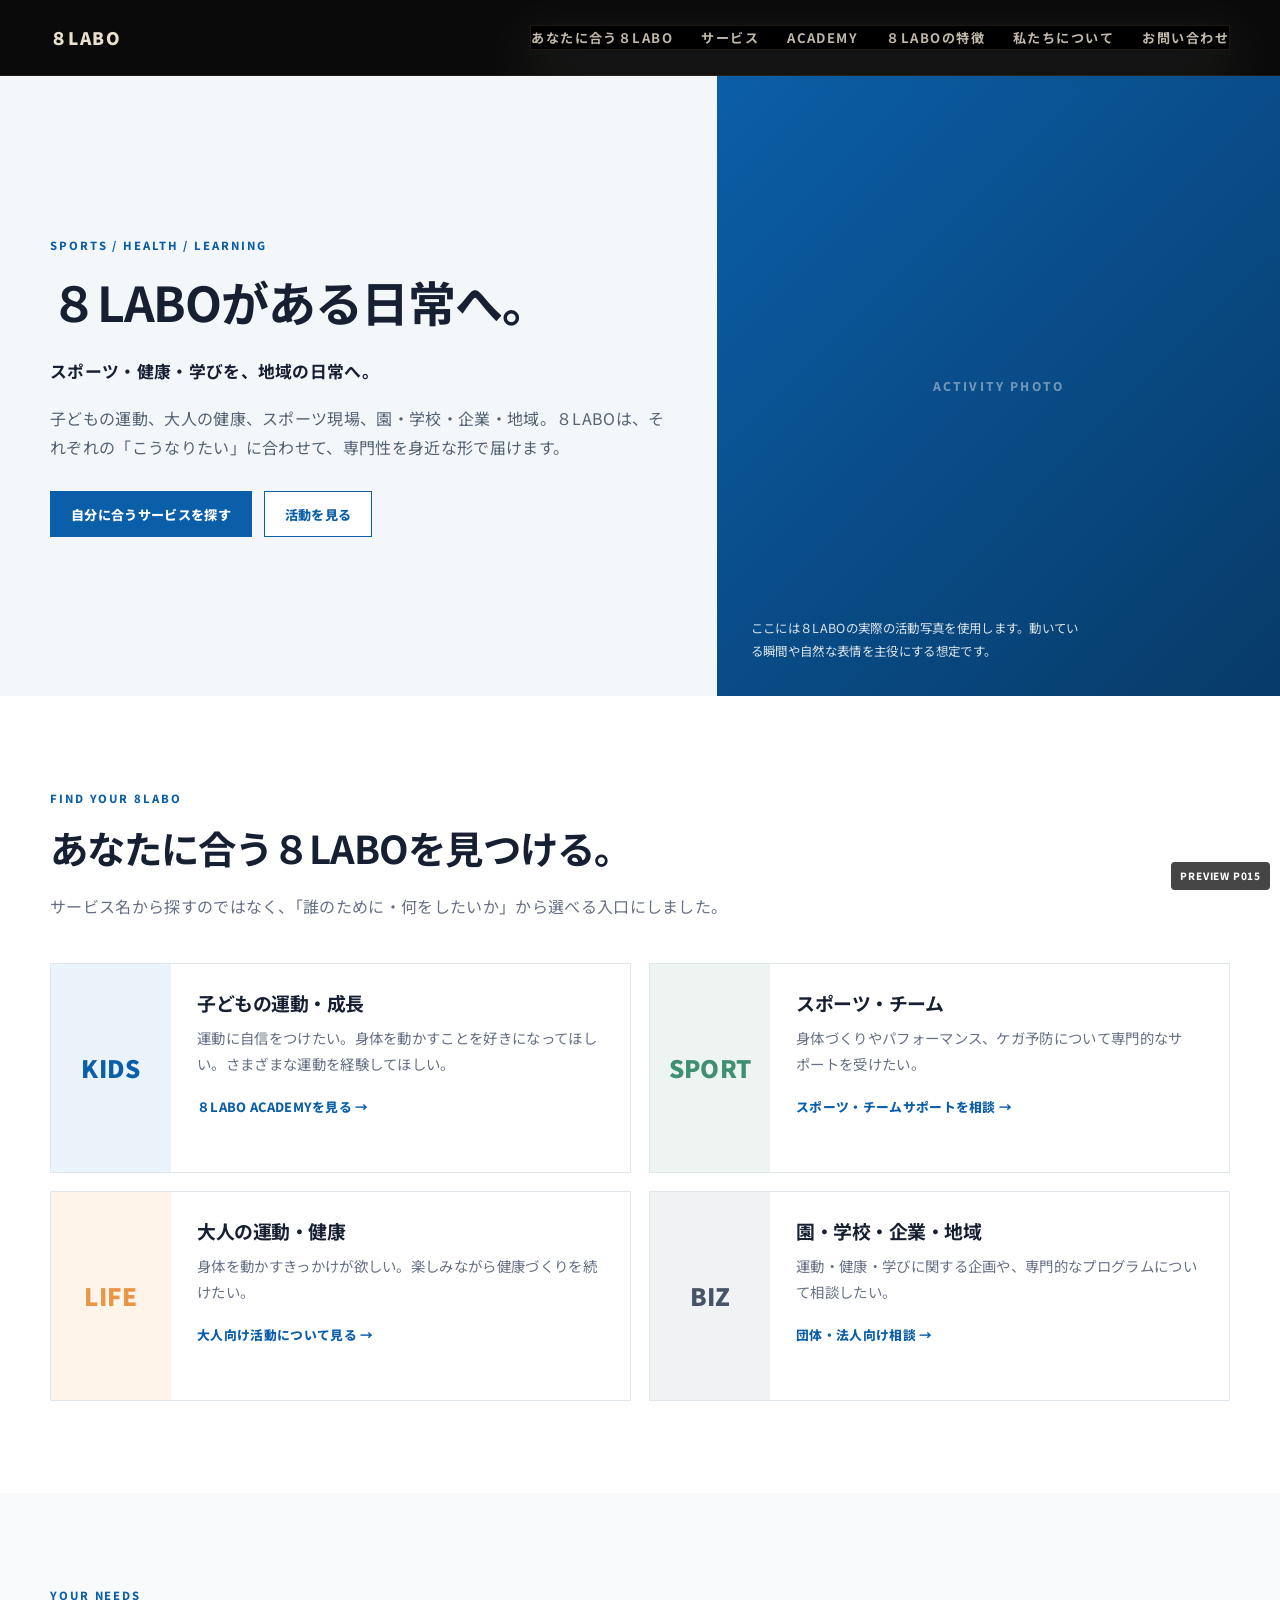
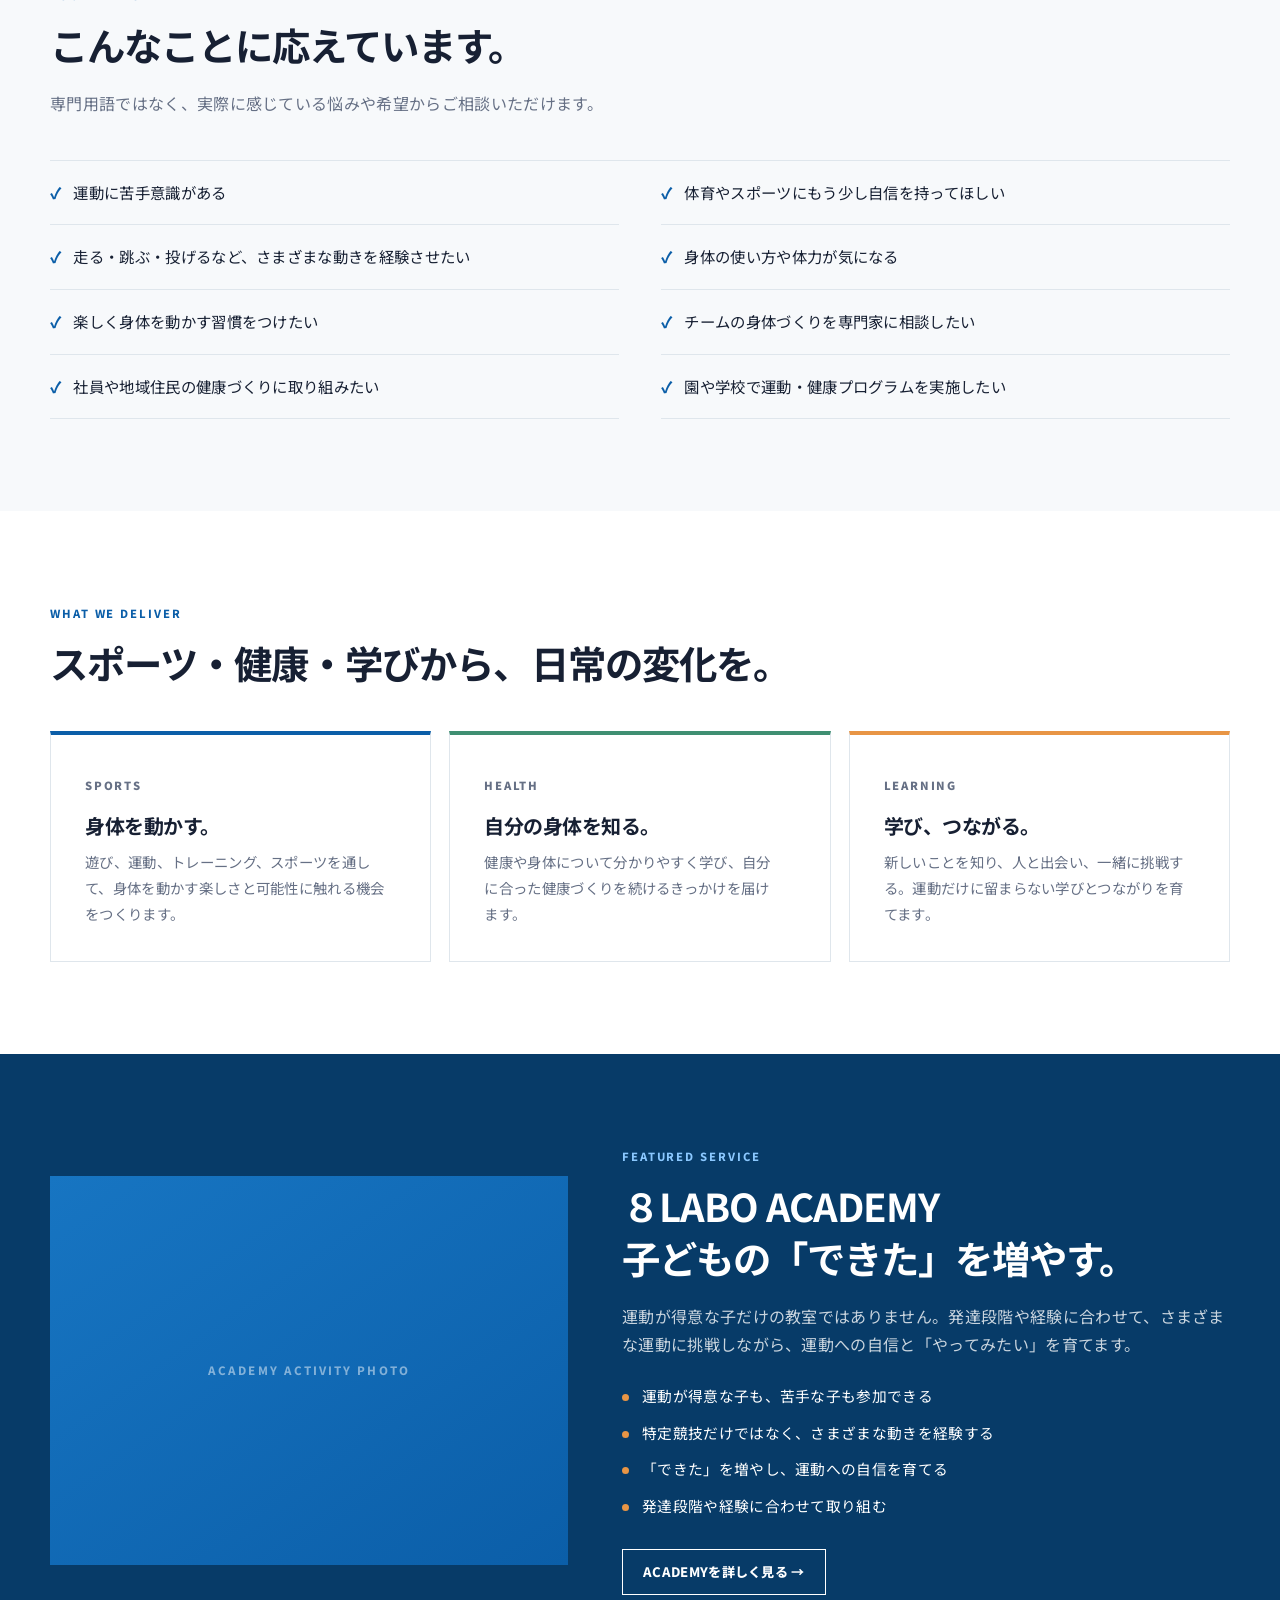
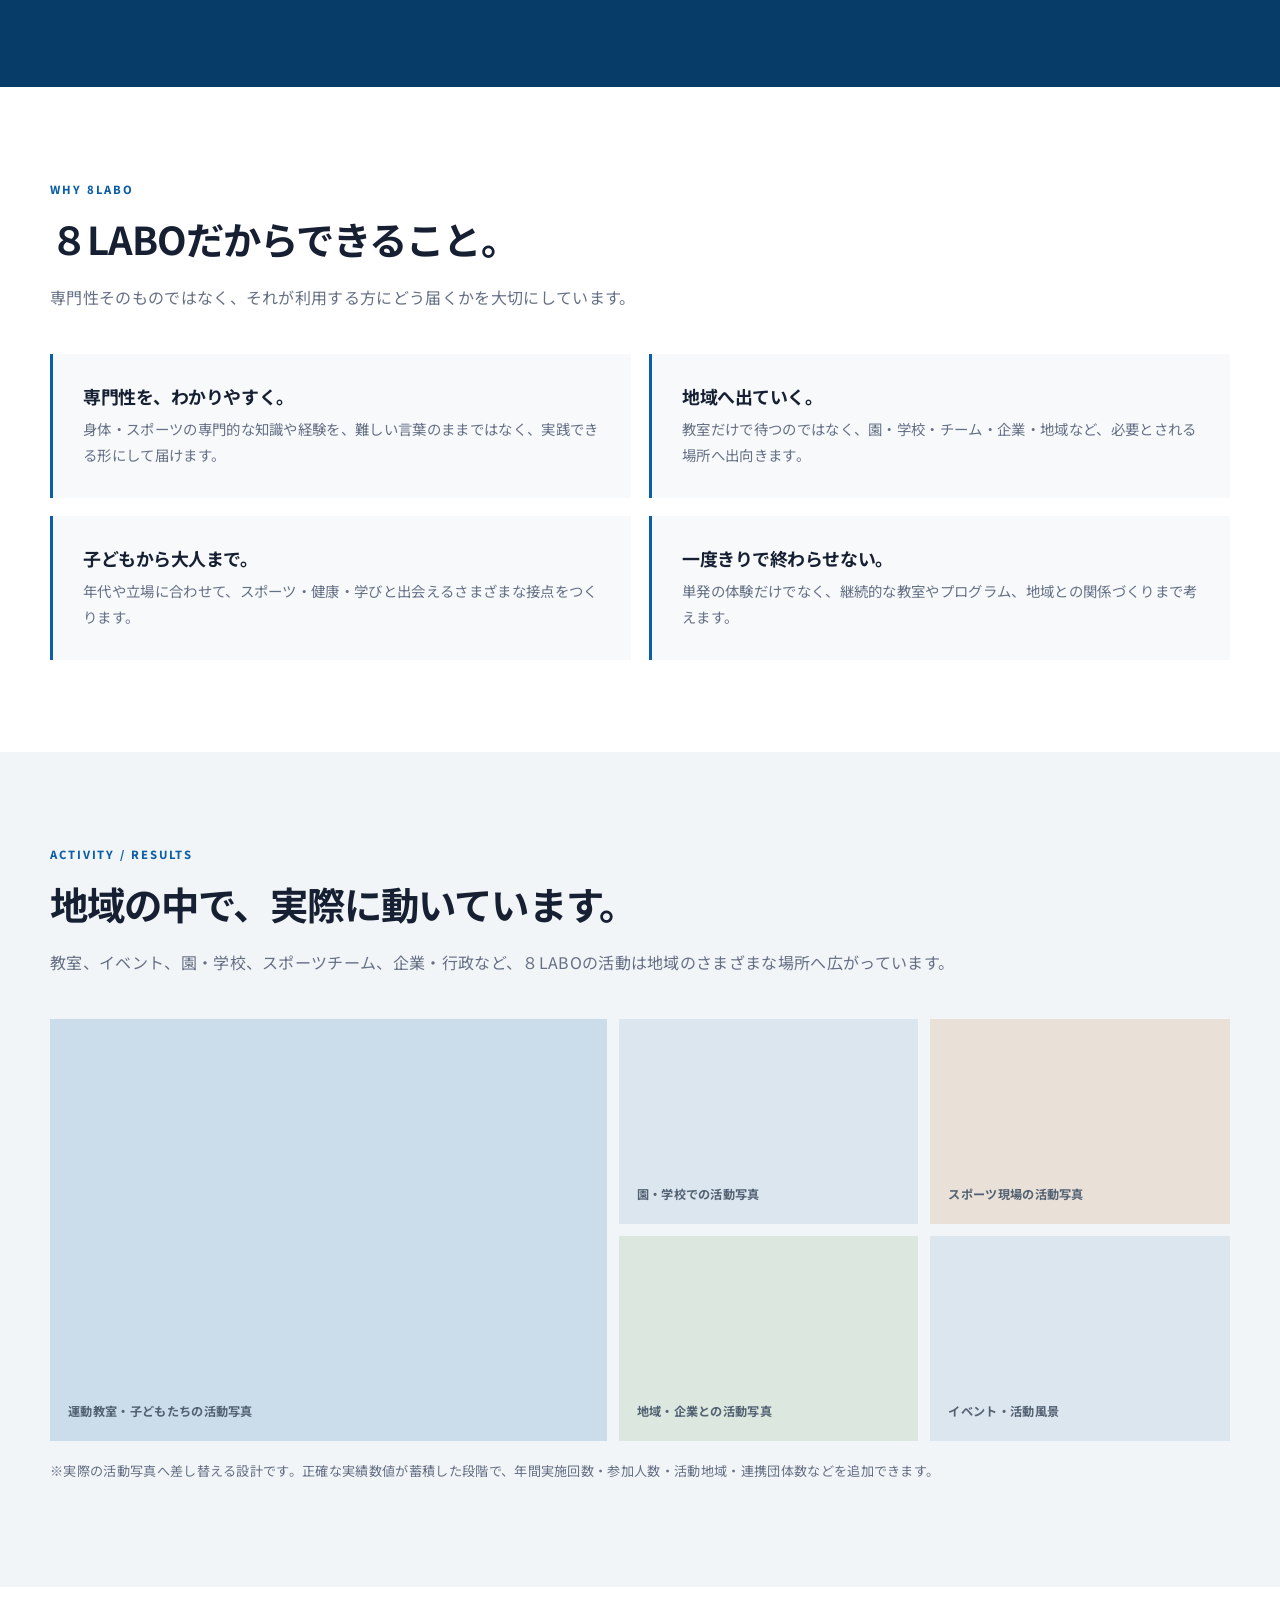
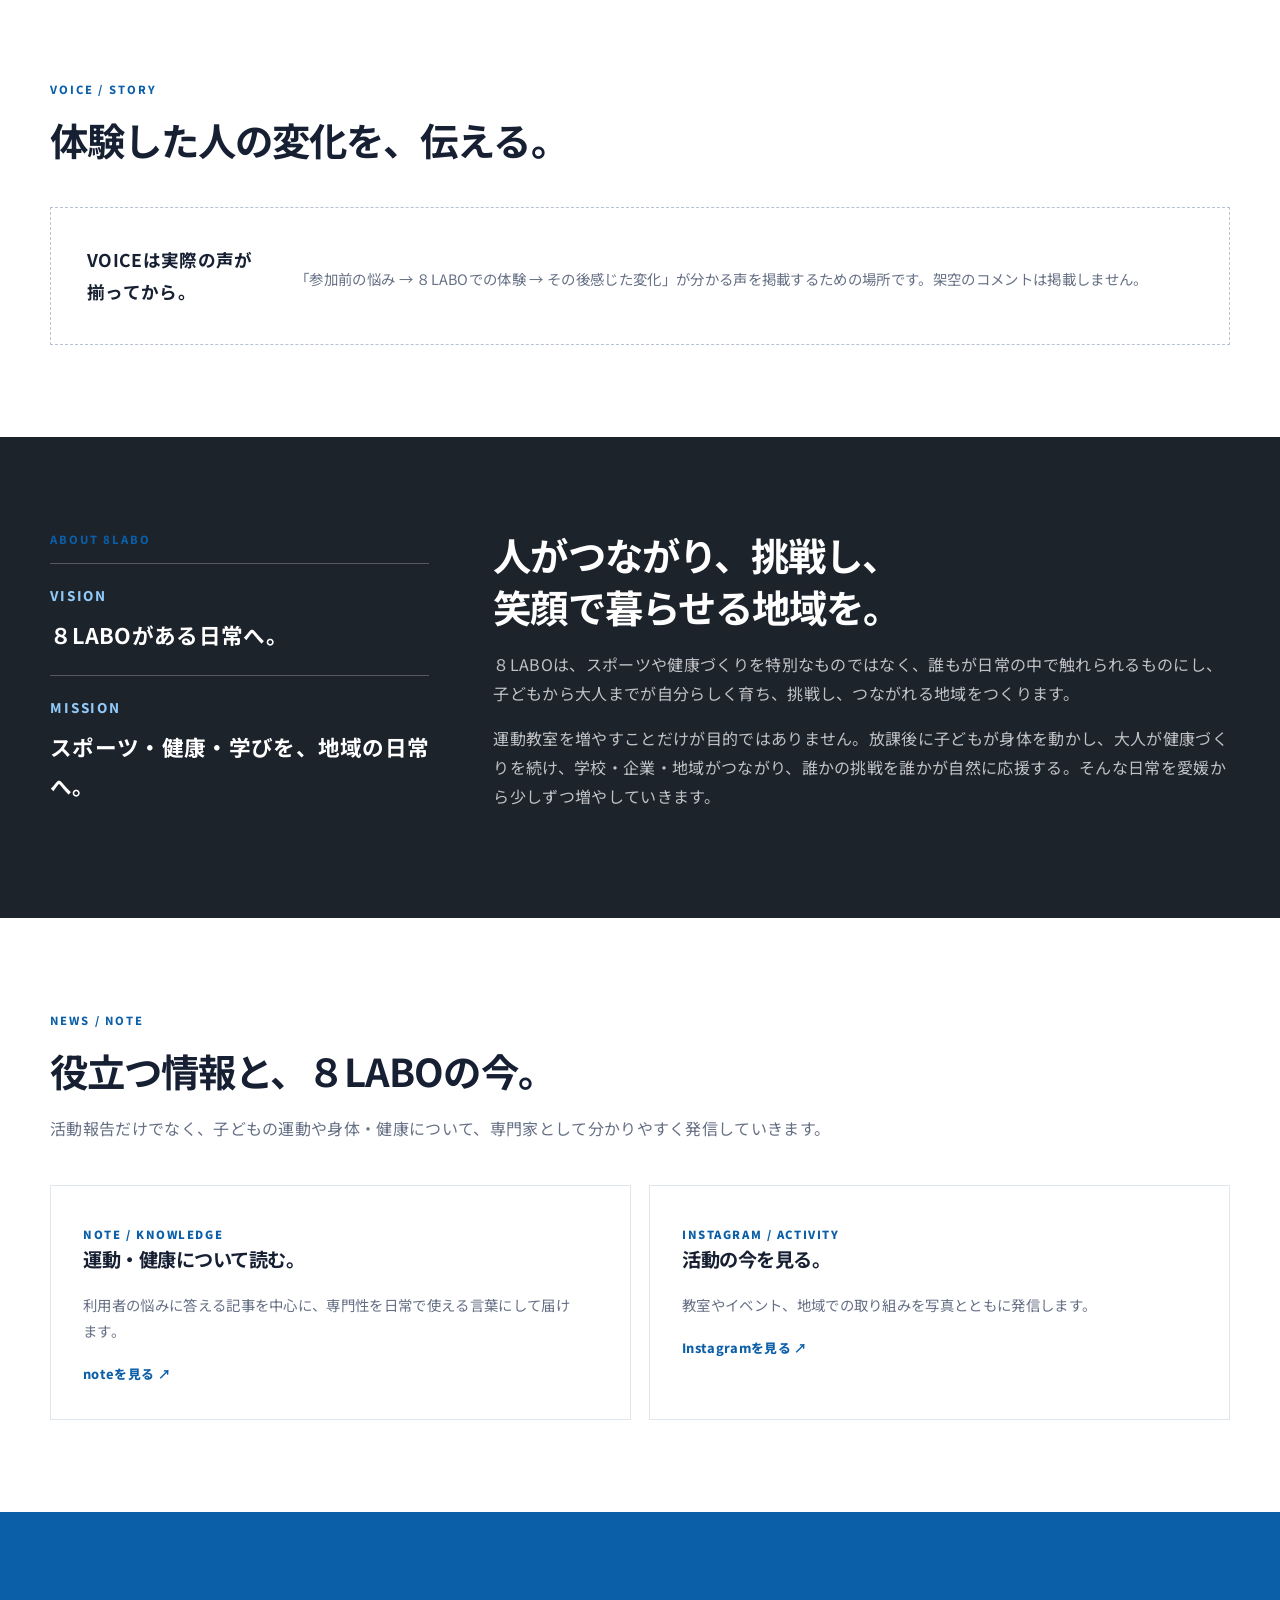
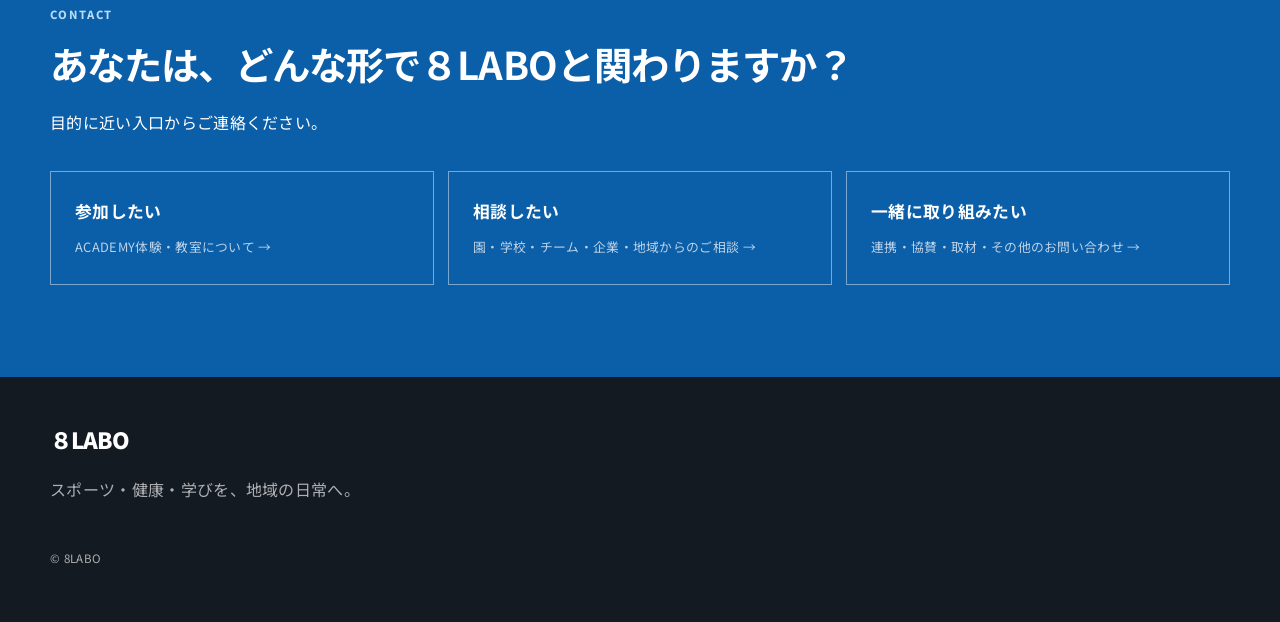
==== commit add48626: "Remove footer social links" ====
--- a/preview/index.html
+++ b/preview/index.html
@@ -1 +1 @@
-<!DOCTYPE html><html lang="ja"><head><meta charset="UTF-8"><meta name="viewport" content="width=device-width,initial-scale=1"><meta name="description" content="８LABOは、スポーツ・健康・学びを地域の日常へ届ける愛媛発の地域づくりプロジェクトです。"><title>８LABO｜スポーツ・健康・学びを、地域の日常へ。</title><link rel="preconnect" href="https://fonts.googleapis.com"><link rel="preconnect" href="https://fonts.gstatic.com" crossorigin><link href="https://fonts.googleapis.com/css2?family=Noto+Sans+JP:wght@400;500;600;700;900&display=swap" rel="stylesheet"><link rel="stylesheet" href="style.css"><link rel="stylesheet" href="refine.css"><link rel="stylesheet" href="p003.css"></head><body class="p003"><header class="site-header" id="top"><a class="brand" href="#top">８LABO</a><button class="menu-button" aria-expanded="false">MENU</button><nav class="global-nav"><a href="#for-you">あなたに合う８LABO</a><a href="#services">サービス</a><a href="academy.html">ACADEMY</a><a href="#strength">８LABOの特徴</a><a href="#about">私たちについて</a><a href="#contact">お問い合わせ</a></nav></header><main><section class="renew-hero"><div class="hero-grid"><div class="hero-copybox"><p class="kicker">SPORTS / HEALTH / LEARNING</p><h1>８LABOがある日常へ。</h1><p class="mission">スポーツ・健康・学びを、地域の日常へ。</p><p class="hero-text">子どもの運動、大人の健康、スポーツ現場、園・学校・企業・地域。８LABOは、それぞれの「こうなりたい」に合わせて、専門性を身近な形で届けます。</p><div class="hero-actions"><a class="btn btn-primary" href="#for-you">自分に合うサービスを探す</a><a class="btn btn-secondary" href="#activity">活動を見る</a></div></div><div class="photo-stage"><p class="photo-note">ここには８LABOの実際の活動写真を使用します。動いている瞬間や自然な表情を主役にする想定です。</p></div></div></section><section id="for-you" class="entrance-section"><div class="wrap"><div class="section-head"><p class="kicker">FIND YOUR 8LABO</p><h2>あなたに合う８LABOを見つける。</h2><p>サービス名から探すのではなく、「誰のために・何をしたいか」から選べる入口にしました。</p></div><div class="entrance-grid"><a class="entrance-card" href="academy.html"><div class="entrance-visual">KIDS</div><div class="entrance-copy"><h3>子どもの運動・成長</h3><p>運動に自信をつけたい。身体を動かすことを好きになってほしい。さまざまな運動を経験してほしい。</p><span class="mini-link">８LABO ACADEMYを見る →</span></div></a><a class="entrance-card" href="#contact"><div class="entrance-visual">SPORT</div><div class="entrance-copy"><h3>スポーツ・チーム</h3><p>身体づくりやパフォーマンス、ケガ予防について専門的なサポートを受けたい。</p><span class="mini-link">スポーツ・チームサポートを相談 →</span></div></a><a class="entrance-card" href="#contact"><div class="entrance-visual">LIFE</div><div class="entrance-copy"><h3>大人の運動・健康</h3><p>身体を動かすきっかけが欲しい。楽しみながら健康づくりを続けたい。</p><span class="mini-link">大人向け活動について見る →</span></div></a><a class="entrance-card" href="#contact"><div class="entrance-visual">BIZ</div><div class="entrance-copy"><h3>園・学校・企業・地域</h3><p>運動・健康・学びに関する企画や、専門的なプログラムについて相談したい。</p><span class="mini-link">団体・法人向け相談 →</span></div></a></div></div></section><section class="needs"><div class="wrap"><div class="section-head"><p class="kicker">YOUR NEEDS</p><h2>こんなことに応えています。</h2><p>専門用語ではなく、実際に感じている悩みや希望からご相談いただけます。</p></div><div class="need-list"><div class="need-item">運動に苦手意識がある</div><div class="need-item">体育やスポーツにもう少し自信を持ってほしい</div><div class="need-item">走る・跳ぶ・投げるなど、さまざまな動きを経験させたい</div><div class="need-item">身体の使い方や体力が気になる</div><div class="need-item">楽しく身体を動かす習慣をつけたい</div><div class="need-item">チームの身体づくりを専門家に相談したい</div><div class="need-item">社員や地域住民の健康づくりに取り組みたい</div><div class="need-item">園や学校で運動・健康プログラムを実施したい</div></div></div></section><section id="services"><div class="wrap"><div class="section-head"><p class="kicker">WHAT WE DELIVER</p><h2>スポーツ・健康・学びから、日常の変化を。</h2></div><div class="value-grid"><article class="value-card"><span class="value-word">SPORTS</span><h3>身体を動かす。</h3><p>遊び、運動、トレーニング、スポーツを通して、身体を動かす楽しさと可能性に触れる機会をつくります。</p></article><article class="value-card"><span class="value-word">HEALTH</span><h3>自分の身体を知る。</h3><p>健康や身体について分かりやすく学び、自分に合った健康づくりを続けるきっかけを届けます。</p></article><article class="value-card"><span class="value-word">LEARNING</span><h3>学び、つながる。</h3><p>新しいことを知り、人と出会い、一緒に挑戦する。運動だけに留まらない学びとつながりを育てます。</p></article></div></div></section><section class="featured"><div class="wrap featured-grid"><div class="featured-visual">ACADEMY ACTIVITY PHOTO</div><div><p class="kicker">FEATURED SERVICE</p><h2>８LABO ACADEMY<br>子どもの「できた」を増やす。</h2><p>運動が得意な子だけの教室ではありません。発達段階や経験に合わせて、さまざまな運動に挑戦しながら、運動への自信と「やってみたい」を育てます。</p><div class="feature-points"><span>運動が得意な子も、苦手な子も参加できる</span><span>特定競技だけではなく、さまざまな動きを経験する</span><span>「できた」を増やし、運動への自信を育てる</span><span>発達段階や経験に合わせて取り組む</span></div><a class="btn" href="academy.html">ACADEMYを詳しく見る →</a></div></div></section><section id="strength"><div class="wrap"><div class="section-head"><p class="kicker">WHY 8LABO</p><h2>８LABOだからできること。</h2><p>専門性そのものではなく、それが利用する方にどう届くかを大切にしています。</p></div><div class="reason-grid"><article class="reason"><h3>専門性を、わかりやすく。</h3><p>身体・スポーツの専門的な知識や経験を、難しい言葉のままではなく、実践できる形にして届けます。</p></article><article class="reason"><h3>地域へ出ていく。</h3><p>教室だけで待つのではなく、園・学校・チーム・企業・地域など、必要とされる場所へ出向きます。</p></article><article class="reason"><h3>子どもから大人まで。</h3><p>年代や立場に合わせて、スポーツ・健康・学びと出会えるさまざまな接点をつくります。</p></article><article class="reason"><h3>一度きりで終わらせない。</h3><p>単発の体験だけでなく、継続的な教室やプログラム、地域との関係づくりまで考えます。</p></article></div></div></section><section id="activity" class="activity-results"><div class="wrap"><div class="section-head"><p class="kicker">ACTIVITY / RESULTS</p><h2>地域の中で、実際に動いています。</h2><p>教室、イベント、園・学校、スポーツチーム、企業・行政など、８LABOの活動は地域のさまざまな場所へ広がっています。</p></div><div class="activity-photo-grid"><div class="activity-photo">運動教室・子どもたちの活動写真</div><div class="activity-photo">園・学校での活動写真</div><div class="activity-photo">スポーツ現場の活動写真</div><div class="activity-photo">地域・企業との活動写真</div></div><p class="results-note">※実際の活動写真へ差し替える設計です。正確な実績数値が蓄積した段階で、年間実施回数・参加人数・活動地域・連携団体数などを追加できます。</p></div></section><section><div class="wrap"><div class="section-head"><p class="kicker">VOICE / STORY</p><h2>体験した人の変化を、伝える。</h2></div><div class="voice-empty"><strong>VOICEは実際の声が揃ってから。</strong><p>「参加前の悩み → ８LABOでの体験 → その後感じた変化」が分かる声を掲載するための場所です。架空のコメントは掲載しません。</p></div></div></section><section id="about" class="about-renew"><div class="wrap about-grid"><div><p class="kicker">ABOUT 8LABO</p><div class="mv-block"><small>VISION</small><strong>８LABOがある日常へ。</strong></div><div class="mv-block"><small>MISSION</small><strong>スポーツ・健康・学びを、地域の日常へ。</strong></div></div><div class="about-copy"><h2>人がつながり、挑戦し、笑顔で暮らせる地域を。</h2><p>８LABOは、スポーツや健康づくりを特別なものではなく、誰もが日常の中で触れられるものにし、子どもから大人までが自分らしく育ち、挑戦し、つながれる地域をつくります。</p><p>運動教室を増やすことだけが目的ではありません。放課後に子どもが身体を動かし、大人が健康づくりを続け、学校・企業・地域がつながり、誰かの挑戦を誰かが自然に応援する。そんな日常を愛媛から少しずつ増やしていきます。</p></div></div></section><section><div class="wrap"><div class="section-head"><p class="kicker">NEWS / NOTE</p><h2>役立つ情報と、８LABOの今。</h2><p>活動報告だけでなく、子どもの運動や身体・健康について、専門家として分かりやすく発信していきます。</p></div><div class="content-grid"><a class="content-card" href="https://note.com/8labo" target="_blank" rel="noopener"><span class="tag">NOTE / KNOWLEDGE</span><h3>運動・健康について読む。</h3><p>利用者の悩みに答える記事を中心に、専門性を日常で使える言葉にして届けます。</p><span class="mini-link">noteを見る ↗</span></a><a class="content-card" href="https://www.instagram.com/8_labo/" target="_blank" rel="noopener"><span class="tag">INSTAGRAM / ACTIVITY</span><h3>活動の今を見る。</h3><p>教室やイベント、地域での取り組みを写真とともに発信します。</p><span class="mini-link">Instagramを見る ↗</span></a></div></div></section><section id="contact" class="renew-contact"><div class="wrap"><p class="kicker">CONTACT</p><h2>あなたは、どんな形で８LABOと関わりますか？</h2><p>目的に近い入口からご連絡ください。</p><div class="contact-choice"><a href="mailto:8labo.academy@gmail.com"><strong>参加したい</strong><span>ACADEMY体験・教室について →</span></a><a href="mailto:8labo.deportare@gmail.com"><strong>相談したい</strong><span>園・学校・チーム・企業・地域からのご相談 →</span></a><a href="mailto:8labo.deportare@gmail.com"><strong>一緒に取り組みたい</strong><span>連携・協賛・取材・その他のお問い合わせ →</span></a></div></div></section></main><footer class="site-footer"><div class="footer-brand">８LABO</div><p>スポーツ・健康・学びを、地域の日常へ。</p><div class="footer-social"><a href="https://www.instagram.com/8_labo/" target="_blank" rel="noopener">Instagram ↗</a><a href="https://note.com/8labo" target="_blank" rel="noopener">note ↗</a></div><p class="copyright">© 8LABO</p></footer><div class="preview-badge">PREVIEW P003</div><script src="script.js"></script></body></html>+<!DOCTYPE html><html lang="ja"><head><meta charset="UTF-8"><meta name="viewport" content="width=device-width,initial-scale=1"><meta name="description" content="８LABOは、スポーツ・健康・学びを地域の日常へ届ける愛媛発の地域づくりプロジェクトです。"><title>８LABO｜スポーツ・健康・学びを、地域の日常へ。</title><link rel="preconnect" href="https://fonts.googleapis.com"><link rel="preconnect" href="https://fonts.gstatic.com" crossorigin><link href="https://fonts.googleapis.com/css2?family=Noto+Sans+JP:wght@400;500;600;700;900&display=swap" rel="stylesheet"><link rel="stylesheet" href="style.css"><link rel="stylesheet" href="refine.css"><link rel="stylesheet" href="p003.css"></head><body class="p003"><header class="site-header" id="top"><a class="brand" href="#top">８LABO</a><button class="menu-button" aria-expanded="false">MENU</button><nav class="global-nav"><a href="#for-you">あなたに合う８LABO</a><a href="#services">サービス</a><a href="academy.html">ACADEMY</a><a href="#strength">８LABOの特徴</a><a href="#about">私たちについて</a><a href="#contact">お問い合わせ</a></nav></header><main><section class="renew-hero"><div class="hero-grid"><div class="hero-copybox"><p class="kicker">SPORTS / HEALTH / LEARNING</p><h1>８LABOがある日常へ。</h1><p class="mission">スポーツ・健康・学びを、地域の日常へ。</p><p class="hero-text">子どもの運動、大人の健康、スポーツ現場、園・学校・企業・地域。８LABOは、それぞれの「こうなりたい」に合わせて、専門性を身近な形で届けます。</p><div class="hero-actions"><a class="btn btn-primary" href="#for-you">自分に合うサービスを探す</a><a class="btn btn-secondary" href="#activity">活動を見る</a></div></div><div class="photo-stage"><p class="photo-note">ここには８LABOの実際の活動写真を使用します。動いている瞬間や自然な表情を主役にする想定です。</p></div></div></section><section id="for-you" class="entrance-section"><div class="wrap"><div class="section-head"><p class="kicker">FIND YOUR 8LABO</p><h2>あなたに合う８LABOを見つける。</h2><p>サービス名から探すのではなく、「誰のために・何をしたいか」から選べる入口にしました。</p></div><div class="entrance-grid"><a class="entrance-card" href="academy.html"><div class="entrance-visual">KIDS</div><div class="entrance-copy"><h3>子どもの運動・成長</h3><p>運動に自信をつけたい。身体を動かすことを好きになってほしい。さまざまな運動を経験してほしい。</p><span class="mini-link">８LABO ACADEMYを見る →</span></div></a><a class="entrance-card" href="#contact"><div class="entrance-visual">SPORT</div><div class="entrance-copy"><h3>スポーツ・チーム</h3><p>身体づくりやパフォーマンス、ケガ予防について専門的なサポートを受けたい。</p><span class="mini-link">スポーツ・チームサポートを相談 →</span></div></a><a class="entrance-card" href="#contact"><div class="entrance-visual">LIFE</div><div class="entrance-copy"><h3>大人の運動・健康</h3><p>身体を動かすきっかけが欲しい。楽しみながら健康づくりを続けたい。</p><span class="mini-link">大人向け活動について見る →</span></div></a><a class="entrance-card" href="#contact"><div class="entrance-visual">BIZ</div><div class="entrance-copy"><h3>園・学校・企業・地域</h3><p>運動・健康・学びに関する企画や、専門的なプログラムについて相談したい。</p><span class="mini-link">団体・法人向け相談 →</span></div></a></div></div></section><section class="needs"><div class="wrap"><div class="section-head"><p class="kicker">YOUR NEEDS</p><h2>こんなことに応えています。</h2><p>専門用語ではなく、実際に感じている悩みや希望からご相談いただけます。</p></div><div class="need-list"><div class="need-item">運動に苦手意識がある</div><div class="need-item">体育やスポーツにもう少し自信を持ってほしい</div><div class="need-item">走る・跳ぶ・投げるなど、さまざまな動きを経験させたい</div><div class="need-item">身体の使い方や体力が気になる</div><div class="need-item">楽しく身体を動かす習慣をつけたい</div><div class="need-item">チームの身体づくりを専門家に相談したい</div><div class="need-item">社員や地域住民の健康づくりに取り組みたい</div><div class="need-item">園や学校で運動・健康プログラムを実施したい</div></div></div></section><section id="services"><div class="wrap"><div class="section-head"><p class="kicker">WHAT WE DELIVER</p><h2>スポーツ・健康・学びから、日常の変化を。</h2></div><div class="value-grid"><article class="value-card"><span class="value-word">SPORTS</span><h3>身体を動かす。</h3><p>遊び、運動、トレーニング、スポーツを通して、身体を動かす楽しさと可能性に触れる機会をつくります。</p></article><article class="value-card"><span class="value-word">HEALTH</span><h3>自分の身体を知る。</h3><p>健康や身体について分かりやすく学び、自分に合った健康づくりを続けるきっかけを届けます。</p></article><article class="value-card"><span class="value-word">LEARNING</span><h3>学び、つながる。</h3><p>新しいことを知り、人と出会い、一緒に挑戦する。運動だけに留まらない学びとつながりを育てます。</p></article></div></div></section><section class="featured"><div class="wrap featured-grid"><div class="featured-visual">ACADEMY ACTIVITY PHOTO</div><div><p class="kicker">FEATURED SERVICE</p><h2>８LABO ACADEMY<br>子どもの「できた」を増やす。</h2><p>運動が得意な子だけの教室ではありません。発達段階や経験に合わせて、さまざまな運動に挑戦しながら、運動への自信と「やってみたい」を育てます。</p><div class="feature-points"><span>運動が得意な子も、苦手な子も参加できる</span><span>特定競技だけではなく、さまざまな動きを経験する</span><span>「できた」を増やし、運動への自信を育てる</span><span>発達段階や経験に合わせて取り組む</span></div><a class="btn" href="academy.html">ACADEMYを詳しく見る →</a></div></div></section><section id="strength"><div class="wrap"><div class="section-head"><p class="kicker">WHY 8LABO</p><h2>８LABOだからできること。</h2><p>専門性そのものではなく、それが利用する方にどう届くかを大切にしています。</p></div><div class="reason-grid"><article class="reason"><h3>専門性を、わかりやすく。</h3><p>身体・スポーツの専門的な知識や経験を、難しい言葉のままではなく、実践できる形にして届けます。</p></article><article class="reason"><h3>地域へ出ていく。</h3><p>教室だけで待つのではなく、園・学校・チーム・企業・地域など、必要とされる場所へ出向きます。</p></article><article class="reason"><h3>子どもから大人まで。</h3><p>年代や立場に合わせて、スポーツ・健康・学びと出会えるさまざまな接点をつくります。</p></article><article class="reason"><h3>一度きりで終わらせない。</h3><p>単発の体験だけでなく、継続的な教室やプログラム、地域との関係づくりまで考えます。</p></article></div></div></section><section id="activity" class="activity-results"><div class="wrap"><div class="section-head"><p class="kicker">ACTIVITY / RESULTS</p><h2>地域の中で、実際に動いています。</h2><p>教室、イベント、園・学校、スポーツチーム、企業・行政など、８LABOの活動は地域のさまざまな場所へ広がっています。</p></div><div class="activity-photo-grid"><div class="activity-photo">運動教室・子どもたちの活動写真</div><div class="activity-photo">園・学校での活動写真</div><div class="activity-photo">スポーツ現場の活動写真</div><div class="activity-photo">地域・企業との活動写真</div></div><p class="results-note">※実際の活動写真へ差し替える設計です。正確な実績数値が蓄積した段階で、年間実施回数・参加人数・活動地域・連携団体数などを追加できます。</p></div></section><section><div class="wrap"><div class="section-head"><p class="kicker">VOICE / STORY</p><h2>体験した人の変化を、伝える。</h2></div><div class="voice-empty"><strong>VOICEは実際の声が揃ってから。</strong><p>「参加前の悩み → ８LABOでの体験 → その後感じた変化」が分かる声を掲載するための場所です。架空のコメントは掲載しません。</p></div></div></section><section id="about" class="about-renew"><div class="wrap about-grid"><div><p class="kicker">ABOUT 8LABO</p><div class="mv-block"><small>VISION</small><strong>８LABOがある日常へ。</strong></div><div class="mv-block"><small>MISSION</small><strong>スポーツ・健康・学びを、地域の日常へ。</strong></div></div><div class="about-copy"><h2>人がつながり、挑戦し、笑顔で暮らせる地域を。</h2><p>８LABOは、スポーツや健康づくりを特別なものではなく、誰もが日常の中で触れられるものにし、子どもから大人までが自分らしく育ち、挑戦し、つながれる地域をつくります。</p><p>運動教室を増やすことだけが目的ではありません。放課後に子どもが身体を動かし、大人が健康づくりを続け、学校・企業・地域がつながり、誰かの挑戦を誰かが自然に応援する。そんな日常を愛媛から少しずつ増やしていきます。</p></div></div></section><section><div class="wrap"><div class="section-head"><p class="kicker">NEWS / NOTE</p><h2>役立つ情報と、８LABOの今。</h2><p>活動報告だけでなく、子どもの運動や身体・健康について、専門家として分かりやすく発信していきます。</p></div><div class="content-grid"><a class="content-card" href="https://note.com/8labo" target="_blank" rel="noopener"><span class="tag">NOTE / KNOWLEDGE</span><h3>運動・健康について読む。</h3><p>利用者の悩みに答える記事を中心に、専門性を日常で使える言葉にして届けます。</p><span class="mini-link">noteを見る ↗</span></a><a class="content-card" href="https://www.instagram.com/8_labo/" target="_blank" rel="noopener"><span class="tag">INSTAGRAM / ACTIVITY</span><h3>活動の今を見る。</h3><p>教室やイベント、地域での取り組みを写真とともに発信します。</p><span class="mini-link">Instagramを見る ↗</span></a></div></div></section><section id="contact" class="renew-contact"><div class="wrap"><p class="kicker">CONTACT</p><h2>あなたは、どんな形で８LABOと関わりますか？</h2><p>目的に近い入口からご連絡ください。</p><div class="contact-choice"><a href="mailto:8labo.academy@gmail.com"><strong>参加したい</strong><span>ACADEMY体験・教室について →</span></a><a href="mailto:8labo.deportare@gmail.com"><strong>相談したい</strong><span>園・学校・チーム・企業・地域からのご相談 →</span></a><a href="mailto:8labo.deportare@gmail.com"><strong>一緒に取り組みたい</strong><span>連携・協賛・取材・その他のお問い合わせ →</span></a></div></div></section></main><footer class="site-footer"><div class="footer-brand">８LABO</div><p>スポーツ・健康・学びを、地域の日常へ。</p><p class="copyright">© 8LABO</p></footer><div class="preview-badge">PREVIEW P003</div><script src="script.js"></script></body></html>
--- a/preview/refine.css
+++ b/preview/refine.css
@@ -4,10 +4,7 @@
 @media(min-width:801px){.p003 .section-head p:last-child{max-width:none!important;width:100%!important}.p003 .academy-renew-hero .wrap{grid-template-columns:minmax(0,1.12fr) minmax(420px,.88fr)!important;gap:48px!important}.p003 .academy-renew-hero h1{font-size:clamp(2rem,3.25vw,3.2rem)!important;line-height:1.35!important}.p003 .academy-renew-hero p{max-width:none!important;width:100%!important}.p003 #needs .section-head,.p003 #change .section-head,.p003 #program .section-head,.p003 #classes .section-head,.p003 #classes+section .section-head,.p003 #classes+section+section .section-head,.p003 #faq .section-head{max-width:none!important;width:100%!important}.p003 #needs .section-head p:last-child,.p003 #change .section-head p:last-child,.p003 #program .section-head p:last-child,.p003 #classes .section-head p:last-child,.p003 #classes+section .section-head p:last-child,.p003 #classes+section+section .section-head p:last-child,.p003 #faq .section-head p:last-child,.p003 #program .results-note,.p003 .academy-reason .section-head .lead{max-width:none!important;width:100%!important}}
 
 @media(max-width:800px){
-/* shared page width */
 .p003 .wrap{width:calc(100% - 32px)!important;max-width:none!important;margin-left:16px!important;margin-right:16px!important}
-
-/* menu — mobile only */
 .p003 .site-header{height:64px!important;padding:0 20px!important;background:#0a0a0a!important;color:#fff!important;border-bottom:1px solid rgba(255,255,255,.12)!important;position:relative!important;z-index:1000!important;mix-blend-mode:normal!important;isolation:isolate!important}
 .p003 .brand,.p003 .menu-button{color:#fff!important;opacity:1!important;mix-blend-mode:normal!important;text-shadow:none!important}.p003 .menu-button{font-size:.8rem!important;font-weight:800!important;letter-spacing:.12em!important}
 .p003 .global-nav{display:none!important;position:absolute!important;top:64px!important;left:0!important;right:0!important;width:100%!important;min-width:0!important;margin:0!important;padding:8px 20px 16px!important;background:#071b33!important;color:#fff!important;border:0!important;border-top:1px solid rgba(255,255,255,.12)!important;box-shadow:0 16px 32px rgba(0,0,0,.28)!important;mix-blend-mode:normal!important;z-index:1001!important}
@@ -15,15 +12,11 @@
 .p003 .global-nav a{display:block!important;width:100%!important;padding:14px 2px!important;margin:0!important;color:#fff!important;opacity:1!important;background:transparent!important;border:0!important;border-bottom:1px solid rgba(255,255,255,.14)!important;font-size:.88rem!important;font-weight:700!important;line-height:1.45!important;letter-spacing:.03em!important;text-shadow:none!important;white-space:normal!important}
 .p003 .global-nav a:last-child{border-bottom:0!important}
 .p003.menu-open{overflow:hidden!important}
-
-/* text width */
 .p003 .section-head,.p003 .section-head p:last-child,.p003 .hero-copybox,.p003 .hero-copybox .hero-text,.p003 .entrance-copy,.p003 .value-card,.p003 .value-card p,.p003 .featured-grid>div:last-child,.p003 .featured h2,.p003 .featured p,.p003 .feature-points,.p003 .feature-points span,.p003 .reason,.p003 .reason p,.p003 .activity-results .section-head,.p003 .activity-results .section-head p:last-child,.p003 .results-note,.p003 .voice-empty,.p003 .voice-empty p,.p003 .about-copy,.p003 .about-copy h2,.p003 .about-copy p,.p003 .mv-block,.p003 .mv-block strong,.p003 .content-card,.p003 .content-card p,.p003 .renew-contact .wrap>p,.p003 .contact-choice,.p003 .contact-choice a{width:100%!important;max-width:none!important;min-width:0!important;white-space:normal!important;word-break:normal!important;overflow-wrap:break-word!important;text-wrap:wrap!important}
 .p003 .section-head p:last-child,.p003 .hero-copybox .hero-text,.p003 .entrance-copy p,.p003 .value-card p,.p003 .featured p,.p003 .feature-points span,.p003 .reason p,.p003 .activity-results .section-head p:last-child,.p003 .results-note,.p003 .voice-empty p,.p003 .about-copy p,.p003 .content-card p,.p003 .renew-contact .wrap>p{letter-spacing:0!important;word-spacing:0!important;text-align:left!important}
 .p003 .featured-grid,.p003 .about-grid,.p003 .content-grid,.p003 .reason-grid,.p003 .value-grid,.p003 .entrance-grid,.p003 .contact-choice,.p003 .change-grid,.p003 .program-grid{grid-template-columns:1fr!important;display:grid!important;width:100%!important;max-width:none!important}
-.p003 .featured-grid{gap:28px!important}.p003 .featured-visual{width:100%!important;aspect-ratio:16/10!important;grid-column:1!important}.p003 .featured-grid>div:last-child{grid-column:1!important}.p003 .featured h2 br{display:none!important}
+.p003 .featured-grid{gap:28px!important}.p003 .featured-visual{width:100%!important;aspect-ratio:16/10!important;grid-column:1!important}.p003 .featured-grid>div:last-child{grid-column:1!important}
 .p003 .about-grid{gap:28px!important}.p003 .about-copy{order:1!important}.p003 .about-grid>div:first-child{order:2!important;width:100%!important;max-width:none!important}.p003 .about-grid>div:first-child>.kicker{display:none!important}.p003 .about-copy:before{content:'ABOUT 8LABO';display:block;margin:0 0 16px;color:#79bdf3;font-size:.7rem;font-weight:800;letter-spacing:.17em}.p003 .about-copy h2{font-size:clamp(1.6rem,7vw,2rem)!important;line-height:1.45!important}.p003 .about-copy p{font-size:.92rem!important;line-height:1.9!important}.p003 .mv-block strong{font-size:1.15rem!important;line-height:1.65!important}
-
-/* mobile entrance cards: original band width + tuned KIDS/LIFE copy width */
 .p003 .entrance-grid .entrance-card{grid-template-columns:82px minmax(0,1fr)!important;min-height:0!important}
 .p003 .entrance-grid .entrance-visual{width:82px!important;min-width:82px!important;padding:0 4px!important;font-size:1.2rem!important;line-height:1!important;white-space:nowrap!important;overflow:visible!important}
 .p003 .entrance-grid .entrance-copy{min-width:0!important;padding:20px 16px!important}
@@ -31,20 +24,22 @@
 .p003 .entrance-grid .entrance-copy p{font-size:.82rem!important;line-height:1.75!important;margin-bottom:13px!important}
 .p003 .entrance-grid .entrance-copy .mini-link{font-size:.78rem!important;line-height:1.55!important}
 .p003 .entrance-grid .entrance-copy h3,.p003 .entrance-grid .entrance-copy p,.p003 .entrance-grid .entrance-copy .mini-link{width:100%!important;max-width:none!important;min-width:0!important;white-space:normal!important;word-break:normal!important;overflow-wrap:break-word!important;letter-spacing:0!important}
-.p003 .entrance-grid .entrance-card:nth-child(1) .entrance-copy,.p003 .entrance-grid .entrance-card:nth-child(3) .entrance-copy{padding-right:8px!important}
-.p003 .entrance-grid .entrance-card:nth-child(1) .entrance-copy p,.p003 .entrance-grid .entrance-card:nth-child(3) .entrance-copy p{font-size:.79rem!important;letter-spacing:-.01em!important}
-
-/* mobile activity photos: retain all five slots; first large + four small */
+.p003 .entrance-grid .entrance-card:nth-child(1) .entrance-copy,
+.p003 .entrance-grid .entrance-card:nth-child(3) .entrance-copy{padding-right:4px!important}
+.p003 .entrance-grid .entrance-card:nth-child(1) .entrance-copy p,
+.p003 .entrance-grid .entrance-card:nth-child(3) .entrance-copy p{font-size:.81rem!important;letter-spacing:-.02em!important;line-break:strict!important;overflow-wrap:normal!important;word-break:normal!important;width:calc(100% + 4px)!important}
 .p003 .activity-results .activity-photo-grid{grid-template-columns:1fr 1fr!important;grid-template-rows:auto!important;grid-auto-rows:auto!important;gap:10px!important;align-items:start!important}
 .p003 .activity-results .activity-photo-grid .activity-photo{min-height:0!important;height:auto!important;aspect-ratio:4/3!important;padding:0!important;background-color:transparent!important;background-size:cover!important;background-position:var(--cms-mx,50%) var(--cms-my,50%)!important}
 .p003 .activity-results .activity-photo-grid .activity-photo:first-child{grid-column:1/3!important;grid-row:auto!important;aspect-ratio:16/9!important}
 .p003 .activity-results .activity-photo-grid .activity-photo:nth-child(5){display:flex!important;grid-column:auto!important;grid-row:auto!important;aspect-ratio:4/3!important}
 .p003 .activity-results .activity-photo-grid .activity-photo:not(.cms-photo){display:flex!important;align-items:flex-end!important;padding:14px!important;background:#e8eef3!important;color:#657080!important}
-
+.p003 .renew-hero .hero-copybox h1{font-size:clamp(1.7rem,7.2vw,2.05rem)!important;white-space:nowrap!important;letter-spacing:-.04em!important}
+.p003 .renew-hero .hero-copybox h1 br{display:none!important}
+.p003 #activity .section-head h2{font-size:clamp(1rem,4.55vw,1.18rem)!important;white-space:nowrap!important;letter-spacing:-.04em!important;max-width:none!important}
+.p003 #activity .section-head h2 br{display:none!important}
 .p003 section{overflow:hidden}
 }
 
-/* Desktop home titles: use one line where space allows; mobile keeps current breaks */
 @media(min-width:801px){
 .p003 .renew-hero h1 br,
 .p003 #services .section-head h2 br,
@@ -52,4 +47,7 @@
 .p003 .renew-hero h1,
 .p003 #services .section-head h2,
 .p003 #activity .section-head h2{max-width:none!important;white-space:nowrap!important}
+.p003 .content-grid{grid-template-columns:repeat(2,minmax(0,1fr))!important}
 }
+
+.p003 .featured h2 br{display:block!important}
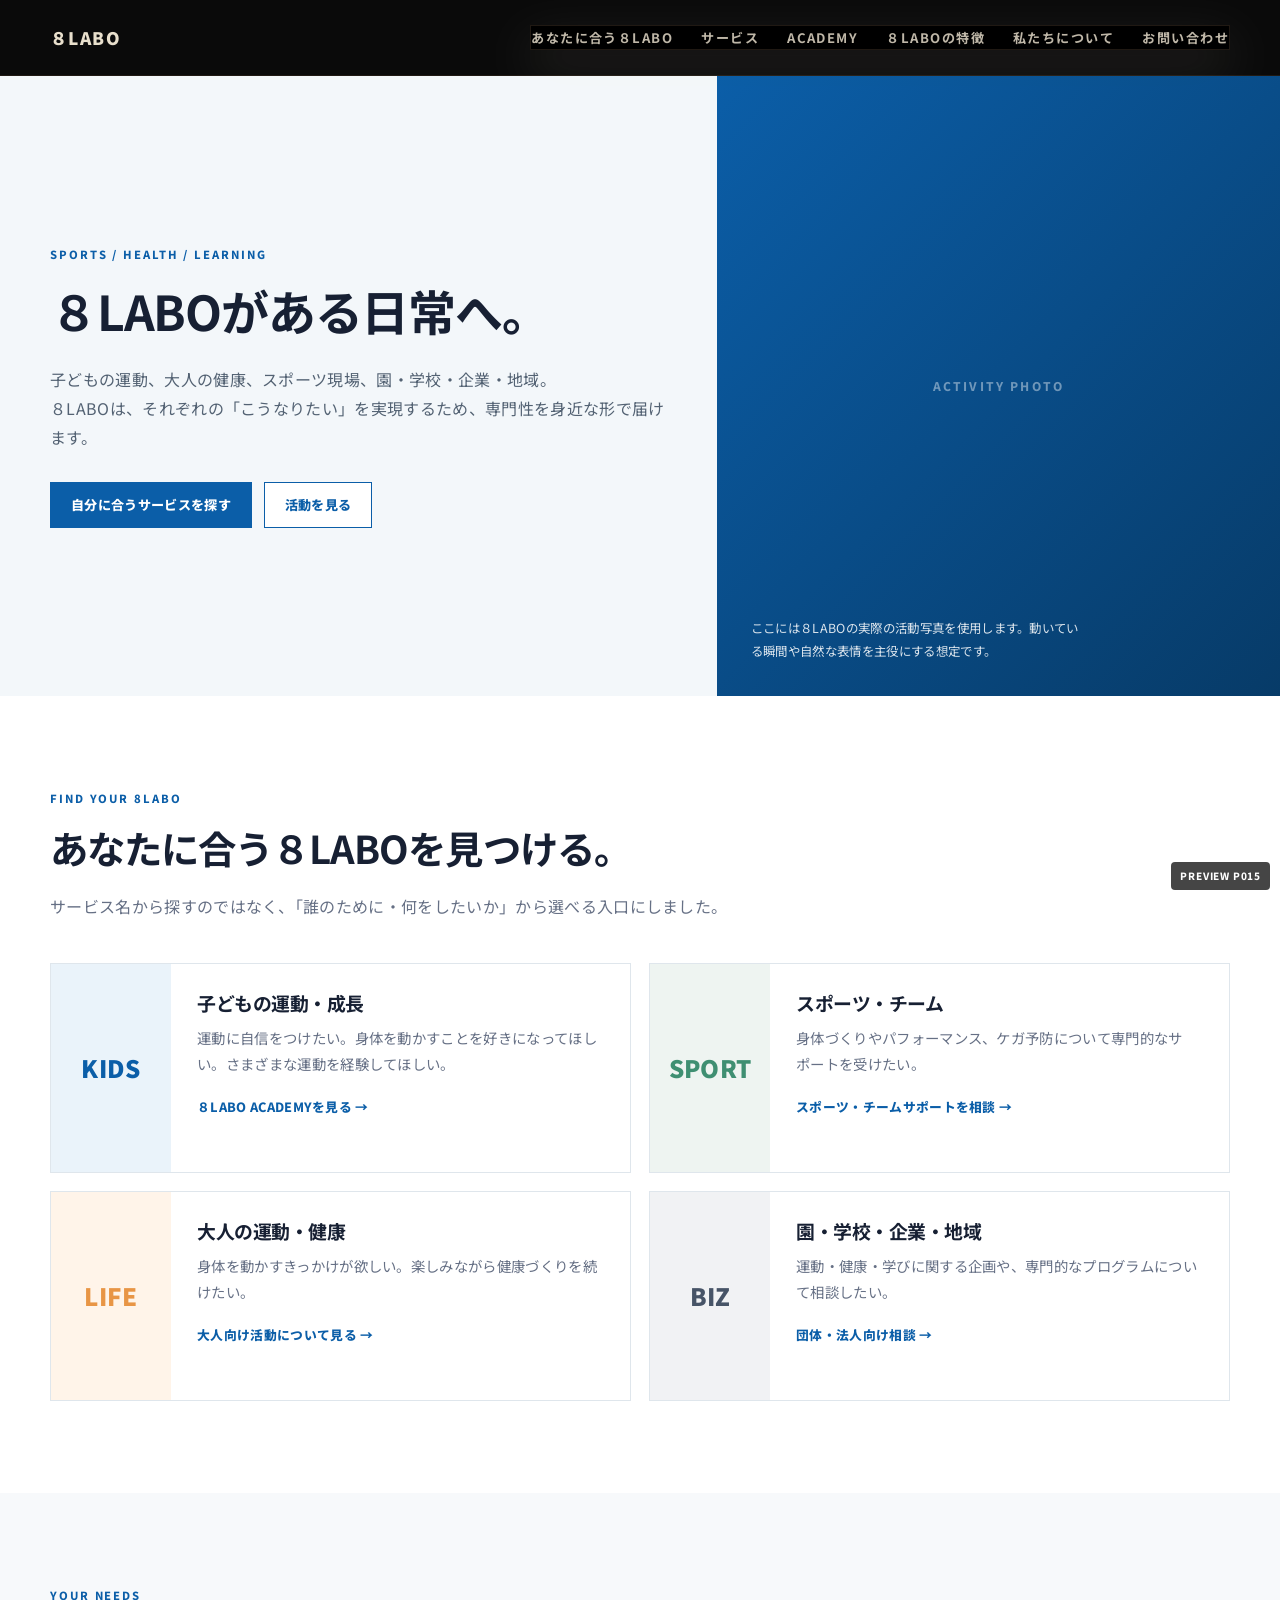
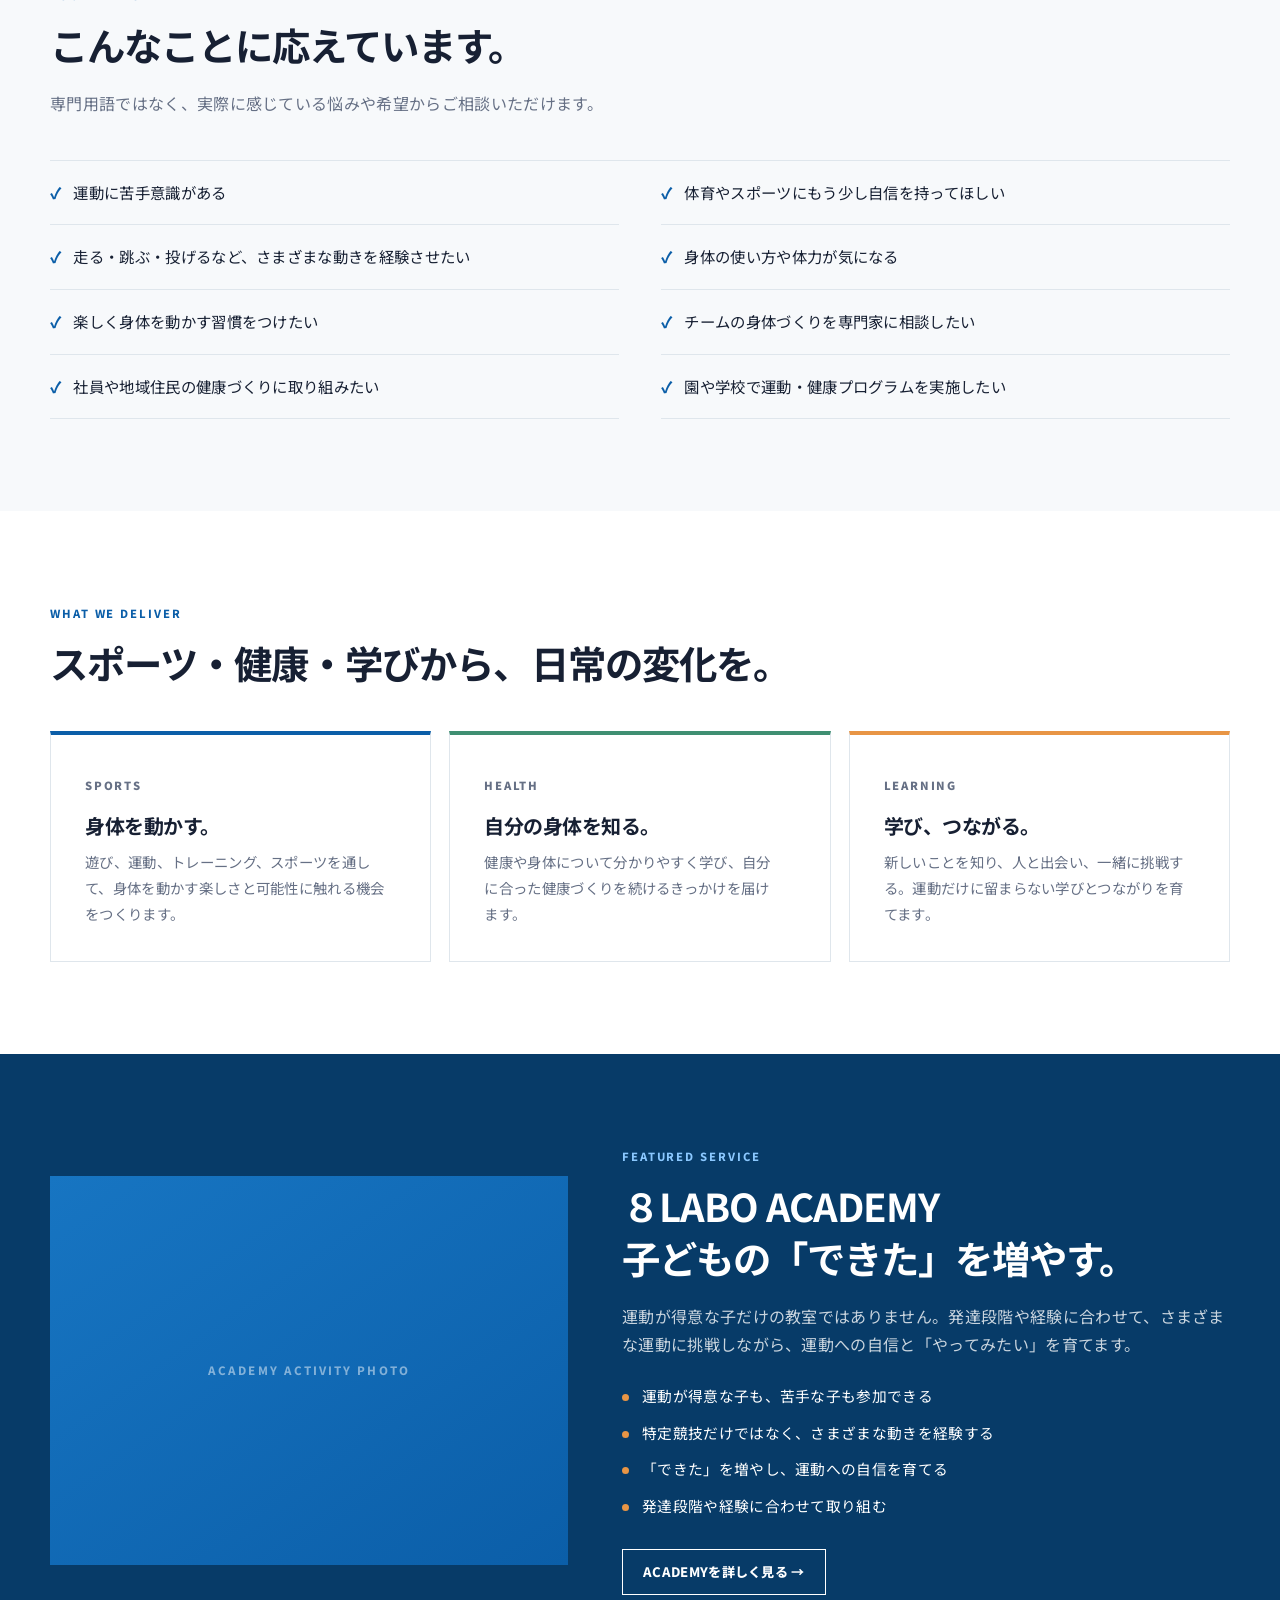
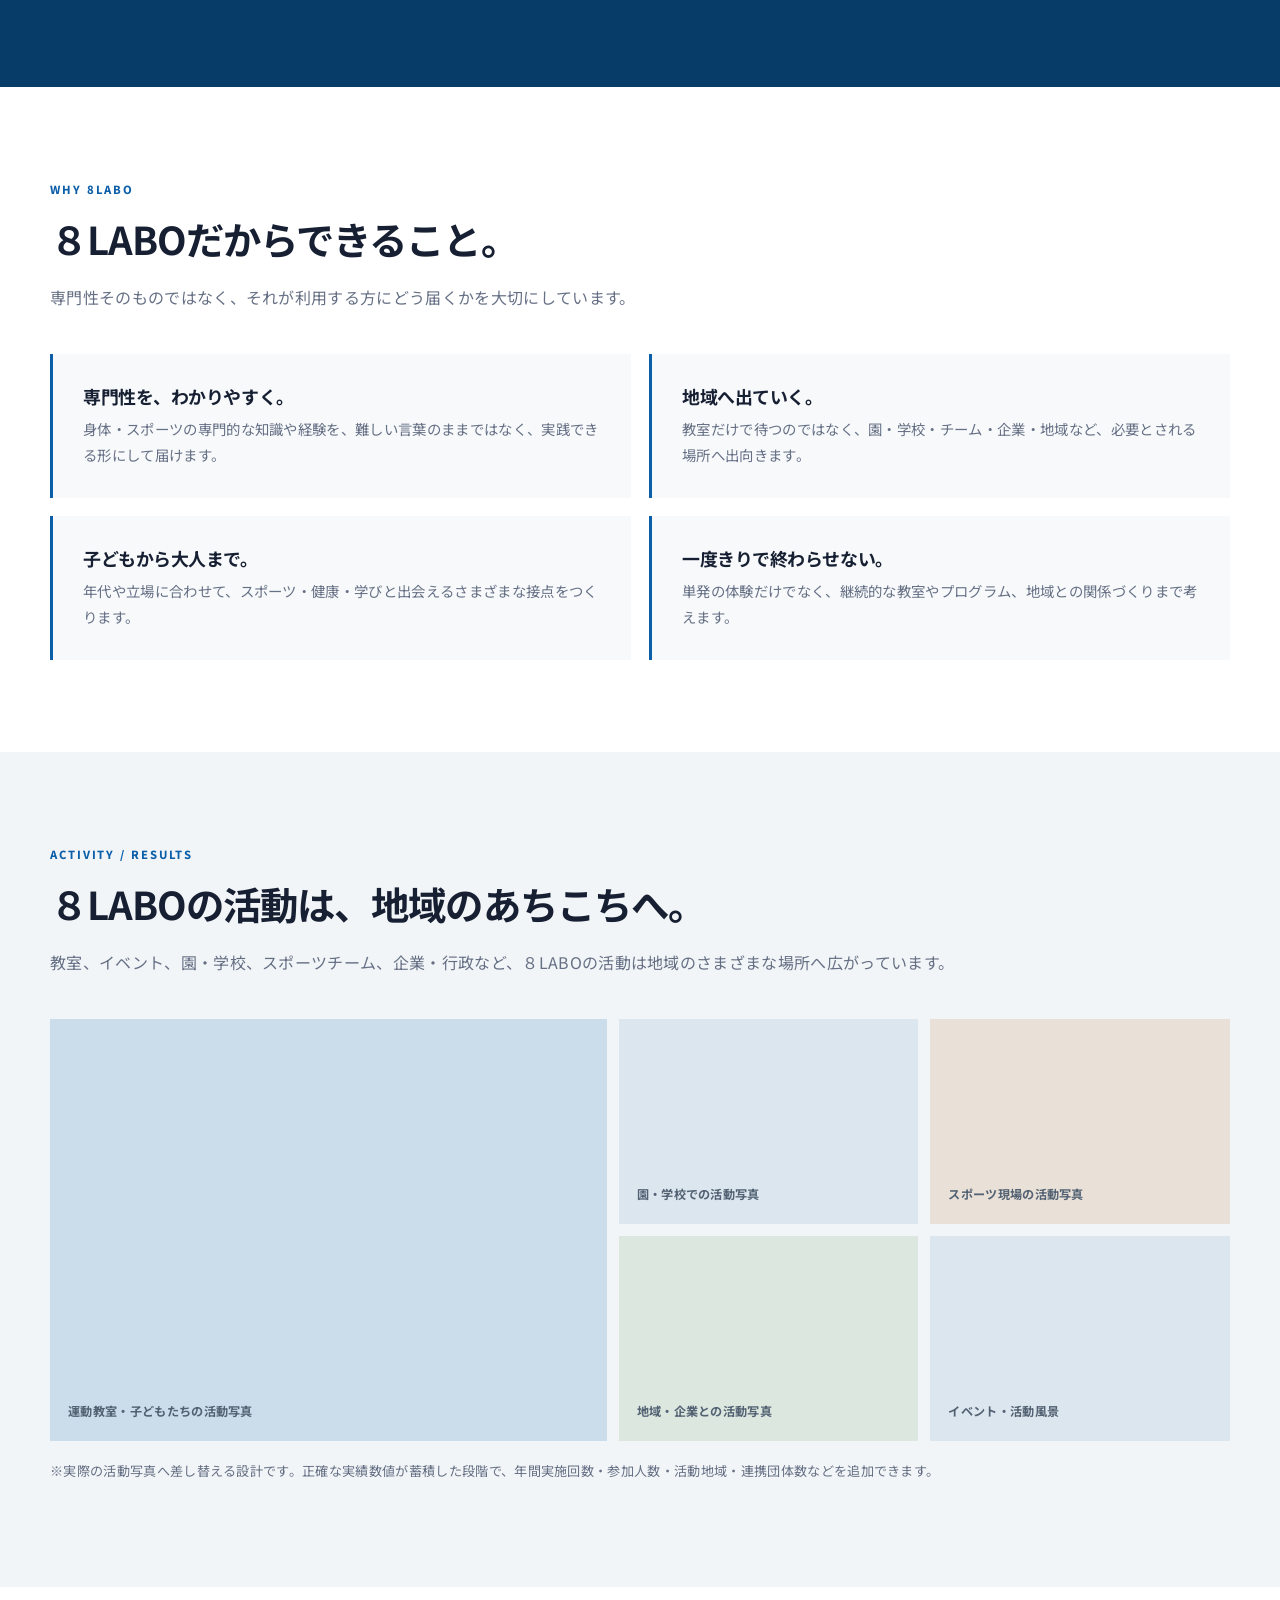
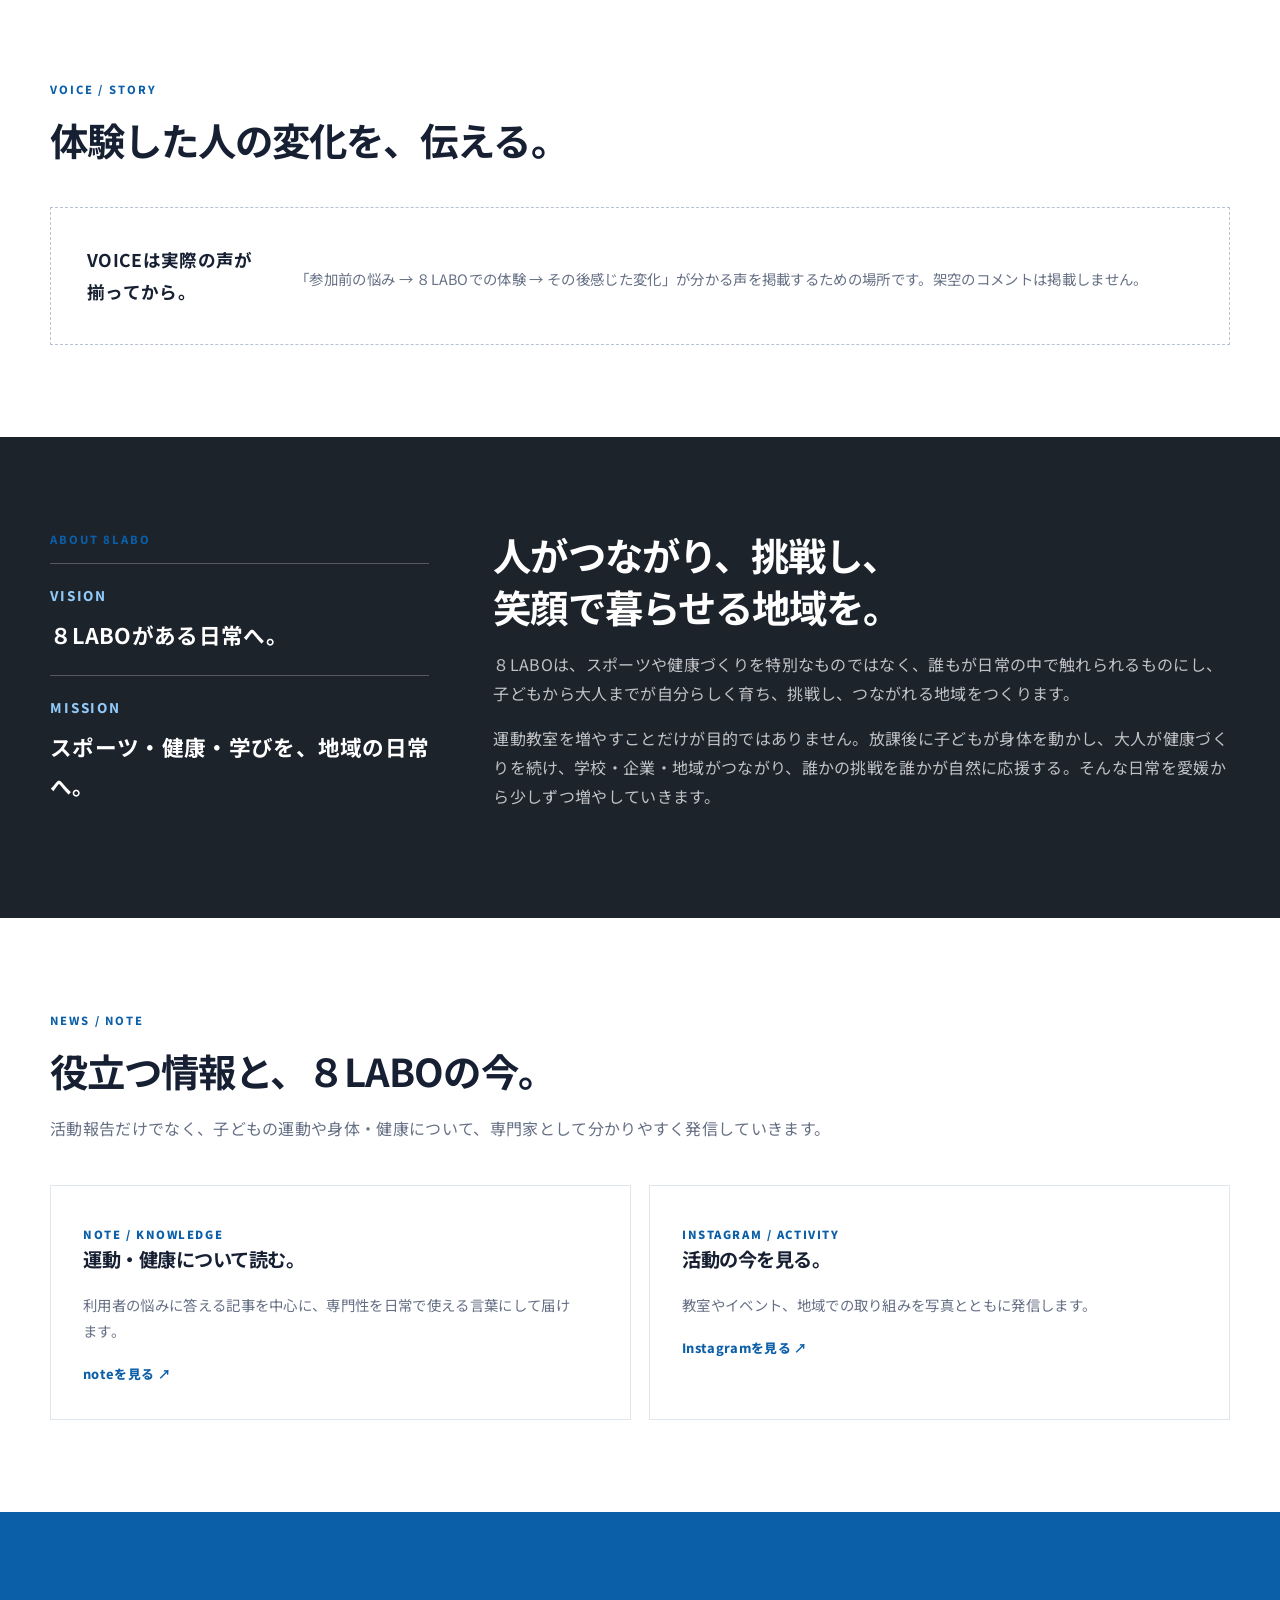
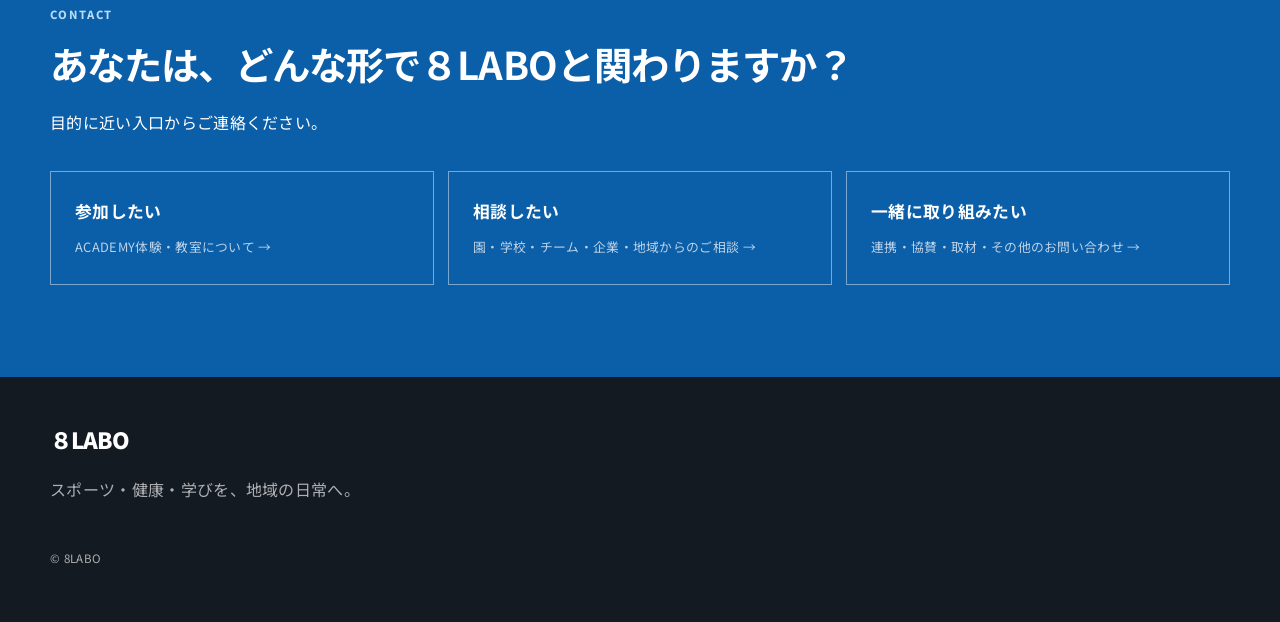
==== commit e18b4b24: "Update homepage hero copy" ====
--- a/preview/index.html
+++ b/preview/index.html
@@ -1 +1 @@
-<!DOCTYPE html><html lang="ja"><head><meta charset="UTF-8"><meta name="viewport" content="width=device-width,initial-scale=1"><meta name="description" content="８LABOは、スポーツ・健康・学びを地域の日常へ届ける愛媛発の地域づくりプロジェクトです。"><title>８LABO｜スポーツ・健康・学びを、地域の日常へ。</title><link rel="preconnect" href="https://fonts.googleapis.com"><link rel="preconnect" href="https://fonts.gstatic.com" crossorigin><link href="https://fonts.googleapis.com/css2?family=Noto+Sans+JP:wght@400;500;600;700;900&display=swap" rel="stylesheet"><link rel="stylesheet" href="style.css"><link rel="stylesheet" href="refine.css"><link rel="stylesheet" href="p003.css"></head><body class="p003"><header class="site-header" id="top"><a class="brand" href="#top">８LABO</a><button class="menu-button" aria-expanded="false">MENU</button><nav class="global-nav"><a href="#for-you">あなたに合う８LABO</a><a href="#services">サービス</a><a href="academy.html">ACADEMY</a><a href="#strength">８LABOの特徴</a><a href="#about">私たちについて</a><a href="#contact">お問い合わせ</a></nav></header><main><section class="renew-hero"><div class="hero-grid"><div class="hero-copybox"><p class="kicker">SPORTS / HEALTH / LEARNING</p><h1>８LABOがある日常へ。</h1><p class="mission">スポーツ・健康・学びを、地域の日常へ。</p><p class="hero-text">子どもの運動、大人の健康、スポーツ現場、園・学校・企業・地域。８LABOは、それぞれの「こうなりたい」に合わせて、専門性を身近な形で届けます。</p><div class="hero-actions"><a class="btn btn-primary" href="#for-you">自分に合うサービスを探す</a><a class="btn btn-secondary" href="#activity">活動を見る</a></div></div><div class="photo-stage"><p class="photo-note">ここには８LABOの実際の活動写真を使用します。動いている瞬間や自然な表情を主役にする想定です。</p></div></div></section><section id="for-you" class="entrance-section"><div class="wrap"><div class="section-head"><p class="kicker">FIND YOUR 8LABO</p><h2>あなたに合う８LABOを見つける。</h2><p>サービス名から探すのではなく、「誰のために・何をしたいか」から選べる入口にしました。</p></div><div class="entrance-grid"><a class="entrance-card" href="academy.html"><div class="entrance-visual">KIDS</div><div class="entrance-copy"><h3>子どもの運動・成長</h3><p>運動に自信をつけたい。身体を動かすことを好きになってほしい。さまざまな運動を経験してほしい。</p><span class="mini-link">８LABO ACADEMYを見る →</span></div></a><a class="entrance-card" href="#contact"><div class="entrance-visual">SPORT</div><div class="entrance-copy"><h3>スポーツ・チーム</h3><p>身体づくりやパフォーマンス、ケガ予防について専門的なサポートを受けたい。</p><span class="mini-link">スポーツ・チームサポートを相談 →</span></div></a><a class="entrance-card" href="#contact"><div class="entrance-visual">LIFE</div><div class="entrance-copy"><h3>大人の運動・健康</h3><p>身体を動かすきっかけが欲しい。楽しみながら健康づくりを続けたい。</p><span class="mini-link">大人向け活動について見る →</span></div></a><a class="entrance-card" href="#contact"><div class="entrance-visual">BIZ</div><div class="entrance-copy"><h3>園・学校・企業・地域</h3><p>運動・健康・学びに関する企画や、専門的なプログラムについて相談したい。</p><span class="mini-link">団体・法人向け相談 →</span></div></a></div></div></section><section class="needs"><div class="wrap"><div class="section-head"><p class="kicker">YOUR NEEDS</p><h2>こんなことに応えています。</h2><p>専門用語ではなく、実際に感じている悩みや希望からご相談いただけます。</p></div><div class="need-list"><div class="need-item">運動に苦手意識がある</div><div class="need-item">体育やスポーツにもう少し自信を持ってほしい</div><div class="need-item">走る・跳ぶ・投げるなど、さまざまな動きを経験させたい</div><div class="need-item">身体の使い方や体力が気になる</div><div class="need-item">楽しく身体を動かす習慣をつけたい</div><div class="need-item">チームの身体づくりを専門家に相談したい</div><div class="need-item">社員や地域住民の健康づくりに取り組みたい</div><div class="need-item">園や学校で運動・健康プログラムを実施したい</div></div></div></section><section id="services"><div class="wrap"><div class="section-head"><p class="kicker">WHAT WE DELIVER</p><h2>スポーツ・健康・学びから、日常の変化を。</h2></div><div class="value-grid"><article class="value-card"><span class="value-word">SPORTS</span><h3>身体を動かす。</h3><p>遊び、運動、トレーニング、スポーツを通して、身体を動かす楽しさと可能性に触れる機会をつくります。</p></article><article class="value-card"><span class="value-word">HEALTH</span><h3>自分の身体を知る。</h3><p>健康や身体について分かりやすく学び、自分に合った健康づくりを続けるきっかけを届けます。</p></article><article class="value-card"><span class="value-word">LEARNING</span><h3>学び、つながる。</h3><p>新しいことを知り、人と出会い、一緒に挑戦する。運動だけに留まらない学びとつながりを育てます。</p></article></div></div></section><section class="featured"><div class="wrap featured-grid"><div class="featured-visual">ACADEMY ACTIVITY PHOTO</div><div><p class="kicker">FEATURED SERVICE</p><h2>８LABO ACADEMY<br>子どもの「できた」を増やす。</h2><p>運動が得意な子だけの教室ではありません。発達段階や経験に合わせて、さまざまな運動に挑戦しながら、運動への自信と「やってみたい」を育てます。</p><div class="feature-points"><span>運動が得意な子も、苦手な子も参加できる</span><span>特定競技だけではなく、さまざまな動きを経験する</span><span>「できた」を増やし、運動への自信を育てる</span><span>発達段階や経験に合わせて取り組む</span></div><a class="btn" href="academy.html">ACADEMYを詳しく見る →</a></div></div></section><section id="strength"><div class="wrap"><div class="section-head"><p class="kicker">WHY 8LABO</p><h2>８LABOだからできること。</h2><p>専門性そのものではなく、それが利用する方にどう届くかを大切にしています。</p></div><div class="reason-grid"><article class="reason"><h3>専門性を、わかりやすく。</h3><p>身体・スポーツの専門的な知識や経験を、難しい言葉のままではなく、実践できる形にして届けます。</p></article><article class="reason"><h3>地域へ出ていく。</h3><p>教室だけで待つのではなく、園・学校・チーム・企業・地域など、必要とされる場所へ出向きます。</p></article><article class="reason"><h3>子どもから大人まで。</h3><p>年代や立場に合わせて、スポーツ・健康・学びと出会えるさまざまな接点をつくります。</p></article><article class="reason"><h3>一度きりで終わらせない。</h3><p>単発の体験だけでなく、継続的な教室やプログラム、地域との関係づくりまで考えます。</p></article></div></div></section><section id="activity" class="activity-results"><div class="wrap"><div class="section-head"><p class="kicker">ACTIVITY / RESULTS</p><h2>地域の中で、実際に動いています。</h2><p>教室、イベント、園・学校、スポーツチーム、企業・行政など、８LABOの活動は地域のさまざまな場所へ広がっています。</p></div><div class="activity-photo-grid"><div class="activity-photo">運動教室・子どもたちの活動写真</div><div class="activity-photo">園・学校での活動写真</div><div class="activity-photo">スポーツ現場の活動写真</div><div class="activity-photo">地域・企業との活動写真</div></div><p class="results-note">※実際の活動写真へ差し替える設計です。正確な実績数値が蓄積した段階で、年間実施回数・参加人数・活動地域・連携団体数などを追加できます。</p></div></section><section><div class="wrap"><div class="section-head"><p class="kicker">VOICE / STORY</p><h2>体験した人の変化を、伝える。</h2></div><div class="voice-empty"><strong>VOICEは実際の声が揃ってから。</strong><p>「参加前の悩み → ８LABOでの体験 → その後感じた変化」が分かる声を掲載するための場所です。架空のコメントは掲載しません。</p></div></div></section><section id="about" class="about-renew"><div class="wrap about-grid"><div><p class="kicker">ABOUT 8LABO</p><div class="mv-block"><small>VISION</small><strong>８LABOがある日常へ。</strong></div><div class="mv-block"><small>MISSION</small><strong>スポーツ・健康・学びを、地域の日常へ。</strong></div></div><div class="about-copy"><h2>人がつながり、挑戦し、笑顔で暮らせる地域を。</h2><p>８LABOは、スポーツや健康づくりを特別なものではなく、誰もが日常の中で触れられるものにし、子どもから大人までが自分らしく育ち、挑戦し、つながれる地域をつくります。</p><p>運動教室を増やすことだけが目的ではありません。放課後に子どもが身体を動かし、大人が健康づくりを続け、学校・企業・地域がつながり、誰かの挑戦を誰かが自然に応援する。そんな日常を愛媛から少しずつ増やしていきます。</p></div></div></section><section><div class="wrap"><div class="section-head"><p class="kicker">NEWS / NOTE</p><h2>役立つ情報と、８LABOの今。</h2><p>活動報告だけでなく、子どもの運動や身体・健康について、専門家として分かりやすく発信していきます。</p></div><div class="content-grid"><a class="content-card" href="https://note.com/8labo" target="_blank" rel="noopener"><span class="tag">NOTE / KNOWLEDGE</span><h3>運動・健康について読む。</h3><p>利用者の悩みに答える記事を中心に、専門性を日常で使える言葉にして届けます。</p><span class="mini-link">noteを見る ↗</span></a><a class="content-card" href="https://www.instagram.com/8_labo/" target="_blank" rel="noopener"><span class="tag">INSTAGRAM / ACTIVITY</span><h3>活動の今を見る。</h3><p>教室やイベント、地域での取り組みを写真とともに発信します。</p><span class="mini-link">Instagramを見る ↗</span></a></div></div></section><section id="contact" class="renew-contact"><div class="wrap"><p class="kicker">CONTACT</p><h2>あなたは、どんな形で８LABOと関わりますか？</h2><p>目的に近い入口からご連絡ください。</p><div class="contact-choice"><a href="mailto:8labo.academy@gmail.com"><strong>参加したい</strong><span>ACADEMY体験・教室について →</span></a><a href="mailto:8labo.deportare@gmail.com"><strong>相談したい</strong><span>園・学校・チーム・企業・地域からのご相談 →</span></a><a href="mailto:8labo.deportare@gmail.com"><strong>一緒に取り組みたい</strong><span>連携・協賛・取材・その他のお問い合わせ →</span></a></div></div></section></main><footer class="site-footer"><div class="footer-brand">８LABO</div><p>スポーツ・健康・学びを、地域の日常へ。</p><p class="copyright">© 8LABO</p></footer><div class="preview-badge">PREVIEW P003</div><script src="script.js"></script></body></html>+<!DOCTYPE html><html lang="ja"><head><meta charset="UTF-8"><meta name="viewport" content="width=device-width,initial-scale=1"><meta name="description" content="８LABOは、スポーツ・健康・学びを地域の日常へ届ける愛媛発の地域づくりプロジェクトです。"><title>８LABO｜スポーツ・健康・学びを、地域の日常へ。</title><link rel="preconnect" href="https://fonts.googleapis.com"><link rel="preconnect" href="https://fonts.gstatic.com" crossorigin><link href="https://fonts.googleapis.com/css2?family=Noto+Sans+JP:wght@400;500;600;700;900&display=swap" rel="stylesheet"><link rel="stylesheet" href="style.css"><link rel="stylesheet" href="refine.css"><link rel="stylesheet" href="p003.css"></head><body class="p003"><header class="site-header" id="top"><a class="brand" href="#top">８LABO</a><button class="menu-button" aria-expanded="false">MENU</button><nav class="global-nav"><a href="#for-you">あなたに合う８LABO</a><a href="#services">サービス</a><a href="academy.html">ACADEMY</a><a href="#strength">８LABOの特徴</a><a href="#about">私たちについて</a><a href="#contact">お問い合わせ</a></nav></header><main><section class="renew-hero"><div class="hero-grid"><div class="hero-copybox"><p class="kicker">SPORTS / HEALTH / LEARNING</p><h1>スポーツ・健康・学びから、<br>地域に新しい選択肢を。</h1><p class="hero-text">子どもの運動、大人の健康、スポーツ現場、園・学校・企業・地域。<br>８LABOは、それぞれの「こうなりたい」を実現するため、専門性を身近な形で届けます。</p><div class="hero-actions"><a class="btn btn-primary" href="#for-you">自分に合うサービスを探す</a><a class="btn btn-secondary" href="#activity">活動を見る</a></div></div><div class="photo-stage"><p class="photo-note">ここには８LABOの実際の活動写真を使用します。動いている瞬間や自然な表情を主役にする想定です。</p></div></div></section><section id="for-you" class="entrance-section"><div class="wrap"><div class="section-head"><p class="kicker">FIND YOUR 8LABO</p><h2>あなたに合う８LABOを見つける。</h2><p>サービス名から探すのではなく、「誰のために・何をしたいか」から選べる入口にしました。</p></div><div class="entrance-grid"><a class="entrance-card" href="academy.html"><div class="entrance-visual">KIDS</div><div class="entrance-copy"><h3>子どもの運動・成長</h3><p>運動に自信をつけたい。身体を動かすことを好きになってほしい。さまざまな運動を経験してほしい。</p><span class="mini-link">８LABO ACADEMYを見る →</span></div></a><a class="entrance-card" href="#contact"><div class="entrance-visual">SPORT</div><div class="entrance-copy"><h3>スポーツ・チーム</h3><p>身体づくりやパフォーマンス、ケガ予防について専門的なサポートを受けたい。</p><span class="mini-link">スポーツ・チームサポートを相談 →</span></div></a><a class="entrance-card" href="#contact"><div class="entrance-visual">LIFE</div><div class="entrance-copy"><h3>大人の運動・健康</h3><p>身体を動かすきっかけが欲しい。楽しみながら健康づくりを続けたい。</p><span class="mini-link">大人向け活動について見る →</span></div></a><a class="entrance-card" href="#contact"><div class="entrance-visual">BIZ</div><div class="entrance-copy"><h3>園・学校・企業・地域</h3><p>運動・健康・学びに関する企画や、専門的なプログラムについて相談したい。</p><span class="mini-link">団体・法人向け相談 →</span></div></a></div></div></section><section class="needs"><div class="wrap"><div class="section-head"><p class="kicker">YOUR NEEDS</p><h2>こんなことに応えています。</h2><p>専門用語ではなく、実際に感じている悩みや希望からご相談いただけます。</p></div><div class="need-list"><div class="need-item">運動に苦手意識がある</div><div class="need-item">体育やスポーツにもう少し自信を持ってほしい</div><div class="need-item">走る・跳ぶ・投げるなど、さまざまな動きを経験させたい</div><div class="need-item">身体の使い方や体力が気になる</div><div class="need-item">楽しく身体を動かす習慣をつけたい</div><div class="need-item">チームの身体づくりを専門家に相談したい</div><div class="need-item">社員や地域住民の健康づくりに取り組みたい</div><div class="need-item">園や学校で運動・健康プログラムを実施したい</div></div></div></section><section id="services"><div class="wrap"><div class="section-head"><p class="kicker">WHAT WE DELIVER</p><h2>スポーツ・健康・学びから、日常の変化を。</h2></div><div class="value-grid"><article class="value-card"><span class="value-word">SPORTS</span><h3>身体を動かす。</h3><p>遊び、運動、トレーニング、スポーツを通して、身体を動かす楽しさと可能性に触れる機会をつくります。</p></article><article class="value-card"><span class="value-word">HEALTH</span><h3>自分の身体を知る。</h3><p>健康や身体について分かりやすく学び、自分に合った健康づくりを続けるきっかけを届けます。</p></article><article class="value-card"><span class="value-word">LEARNING</span><h3>学び、つながる。</h3><p>新しいことを知り、人と出会い、一緒に挑戦する。運動だけに留まらない学びとつながりを育てます。</p></article></div></div></section><section class="featured"><div class="wrap featured-grid"><div class="featured-visual">ACADEMY ACTIVITY PHOTO</div><div><p class="kicker">FEATURED SERVICE</p><h2>８LABO ACADEMY<br>子どもの「できた」を増やす。</h2><p>運動が得意な子だけの教室ではありません。発達段階や経験に合わせて、さまざまな運動に挑戦しながら、運動への自信と「やってみたい」を育てます。</p><div class="feature-points"><span>運動が得意な子も、苦手な子も参加できる</span><span>特定競技だけではなく、さまざまな動きを経験する</span><span>「できた」を増やし、運動への自信を育てる</span><span>発達段階や経験に合わせて取り組む</span></div><a class="btn" href="academy.html">ACADEMYを詳しく見る →</a></div></div></section><section id="strength"><div class="wrap"><div class="section-head"><p class="kicker">WHY 8LABO</p><h2>８LABOだからできること。</h2><p>専門性そのものではなく、それが利用する方にどう届くかを大切にしています。</p></div><div class="reason-grid"><article class="reason"><h3>専門性を、わかりやすく。</h3><p>身体・スポーツの専門的な知識や経験を、難しい言葉のままではなく、実践できる形にして届けます。</p></article><article class="reason"><h3>地域へ出ていく。</h3><p>教室だけで待つのではなく、園・学校・チーム・企業・地域など、必要とされる場所へ出向きます。</p></article><article class="reason"><h3>子どもから大人まで。</h3><p>年代や立場に合わせて、スポーツ・健康・学びと出会えるさまざまな接点をつくります。</p></article><article class="reason"><h3>一度きりで終わらせない。</h3><p>単発の体験だけでなく、継続的な教室やプログラム、地域との関係づくりまで考えます。</p></article></div></div></section><section id="activity" class="activity-results"><div class="wrap"><div class="section-head"><p class="kicker">ACTIVITY / RESULTS</p><h2>地域の中で、実際に動いています。</h2><p>教室、イベント、園・学校、スポーツチーム、企業・行政など、８LABOの活動は地域のさまざまな場所へ広がっています。</p></div><div class="activity-photo-grid"><div class="activity-photo">運動教室・子どもたちの活動写真</div><div class="activity-photo">園・学校での活動写真</div><div class="activity-photo">スポーツ現場の活動写真</div><div class="activity-photo">地域・企業との活動写真</div></div><p class="results-note">※実際の活動写真へ差し替える設計です。正確な実績数値が蓄積した段階で、年間実施回数・参加人数・活動地域・連携団体数などを追加できます。</p></div></section><section><div class="wrap"><div class="section-head"><p class="kicker">VOICE / STORY</p><h2>体験した人の変化を、伝える。</h2></div><div class="voice-empty"><strong>VOICEは実際の声が揃ってから。</strong><p>「参加前の悩み → ８LABOでの体験 → その後感じた変化」が分かる声を掲載するための場所です。架空のコメントは掲載しません。</p></div></div></section><section id="about" class="about-renew"><div class="wrap about-grid"><div><p class="kicker">ABOUT 8LABO</p><div class="mv-block"><small>VISION</small><strong>８LABOがある日常へ。</strong></div><div class="mv-block"><small>MISSION</small><strong>スポーツ・健康・学びを、地域の日常へ。</strong></div></div><div class="about-copy"><h2>人がつながり、挑戦し、笑顔で暮らせる地域を。</h2><p>８LABOは、スポーツや健康づくりを特別なものではなく、誰もが日常の中で触れられるものにし、子どもから大人までが自分らしく育ち、挑戦し、つながれる地域をつくります。</p><p>運動教室を増やすことだけが目的ではありません。放課後に子どもが身体を動かし、大人が健康づくりを続け、学校・企業・地域がつながり、誰かの挑戦を誰かが自然に応援する。そんな日常を愛媛から少しずつ増やしていきます。</p></div></div></section><section><div class="wrap"><div class="section-head"><p class="kicker">NEWS / NOTE</p><h2>役立つ情報と、８LABOの今。</h2><p>活動報告だけでなく、子どもの運動や身体・健康について、専門家として分かりやすく発信していきます。</p></div><div class="content-grid"><a class="content-card" href="https://note.com/8labo" target="_blank" rel="noopener"><span class="tag">NOTE / KNOWLEDGE</span><h3>運動・健康について読む。</h3><p>利用者の悩みに答える記事を中心に、専門性を日常で使える言葉にして届けます。</p><span class="mini-link">noteを見る ↗</span></a><a class="content-card" href="https://www.instagram.com/8_labo/" target="_blank" rel="noopener"><span class="tag">INSTAGRAM / ACTIVITY</span><h3>活動の今を見る。</h3><p>教室やイベント、地域での取り組みを写真とともに発信します。</p><span class="mini-link">Instagramを見る ↗</span></a></div></div></section><section id="contact" class="renew-contact"><div class="wrap"><p class="kicker">CONTACT</p><h2>あなたは、どんな形で８LABOと関わりますか？</h2><p>目的に近い入口からご連絡ください。</p><div class="contact-choice"><a href="mailto:8labo.academy@gmail.com"><strong>参加したい</strong><span>ACADEMY体験・教室について →</span></a><a href="mailto:8labo.deportare@gmail.com"><strong>相談したい</strong><span>園・学校・チーム・企業・地域からのご相談 →</span></a><a href="mailto:8labo.deportare@gmail.com"><strong>一緒に取り組みたい</strong><span>連携・協賛・取材・その他のお問い合わせ →</span></a></div></div></section></main><footer class="site-footer"><div class="footer-brand">８LABO</div><p>スポーツ・健康・学びを、地域の日常へ。</p><p class="copyright">© 8LABO</p></footer><div class="preview-badge">PREVIEW P003</div><script src="script.js"></script></body></html>
--- a/preview/refine.css
+++ b/preview/refine.css
@@ -24,10 +24,6 @@
 .p003 .entrance-grid .entrance-copy p{font-size:.82rem!important;line-height:1.75!important;margin-bottom:13px!important}
 .p003 .entrance-grid .entrance-copy .mini-link{font-size:.78rem!important;line-height:1.55!important}
 .p003 .entrance-grid .entrance-copy h3,.p003 .entrance-grid .entrance-copy p,.p003 .entrance-grid .entrance-copy .mini-link{width:100%!important;max-width:none!important;min-width:0!important;white-space:normal!important;word-break:normal!important;overflow-wrap:break-word!important;letter-spacing:0!important}
-.p003 .entrance-grid .entrance-card:nth-child(1) .entrance-copy,
-.p003 .entrance-grid .entrance-card:nth-child(3) .entrance-copy{padding-right:4px!important}
-.p003 .entrance-grid .entrance-card:nth-child(1) .entrance-copy p,
-.p003 .entrance-grid .entrance-card:nth-child(3) .entrance-copy p{font-size:.81rem!important;letter-spacing:-.02em!important;line-break:strict!important;overflow-wrap:normal!important;word-break:normal!important;width:calc(100% + 4px)!important}
 .p003 .activity-results .activity-photo-grid{grid-template-columns:1fr 1fr!important;grid-template-rows:auto!important;grid-auto-rows:auto!important;gap:10px!important;align-items:start!important}
 .p003 .activity-results .activity-photo-grid .activity-photo{min-height:0!important;height:auto!important;aspect-ratio:4/3!important;padding:0!important;background-color:transparent!important;background-size:cover!important;background-position:var(--cms-mx,50%) var(--cms-my,50%)!important}
 .p003 .activity-results .activity-photo-grid .activity-photo:first-child{grid-column:1/3!important;grid-row:auto!important;aspect-ratio:16/9!important}
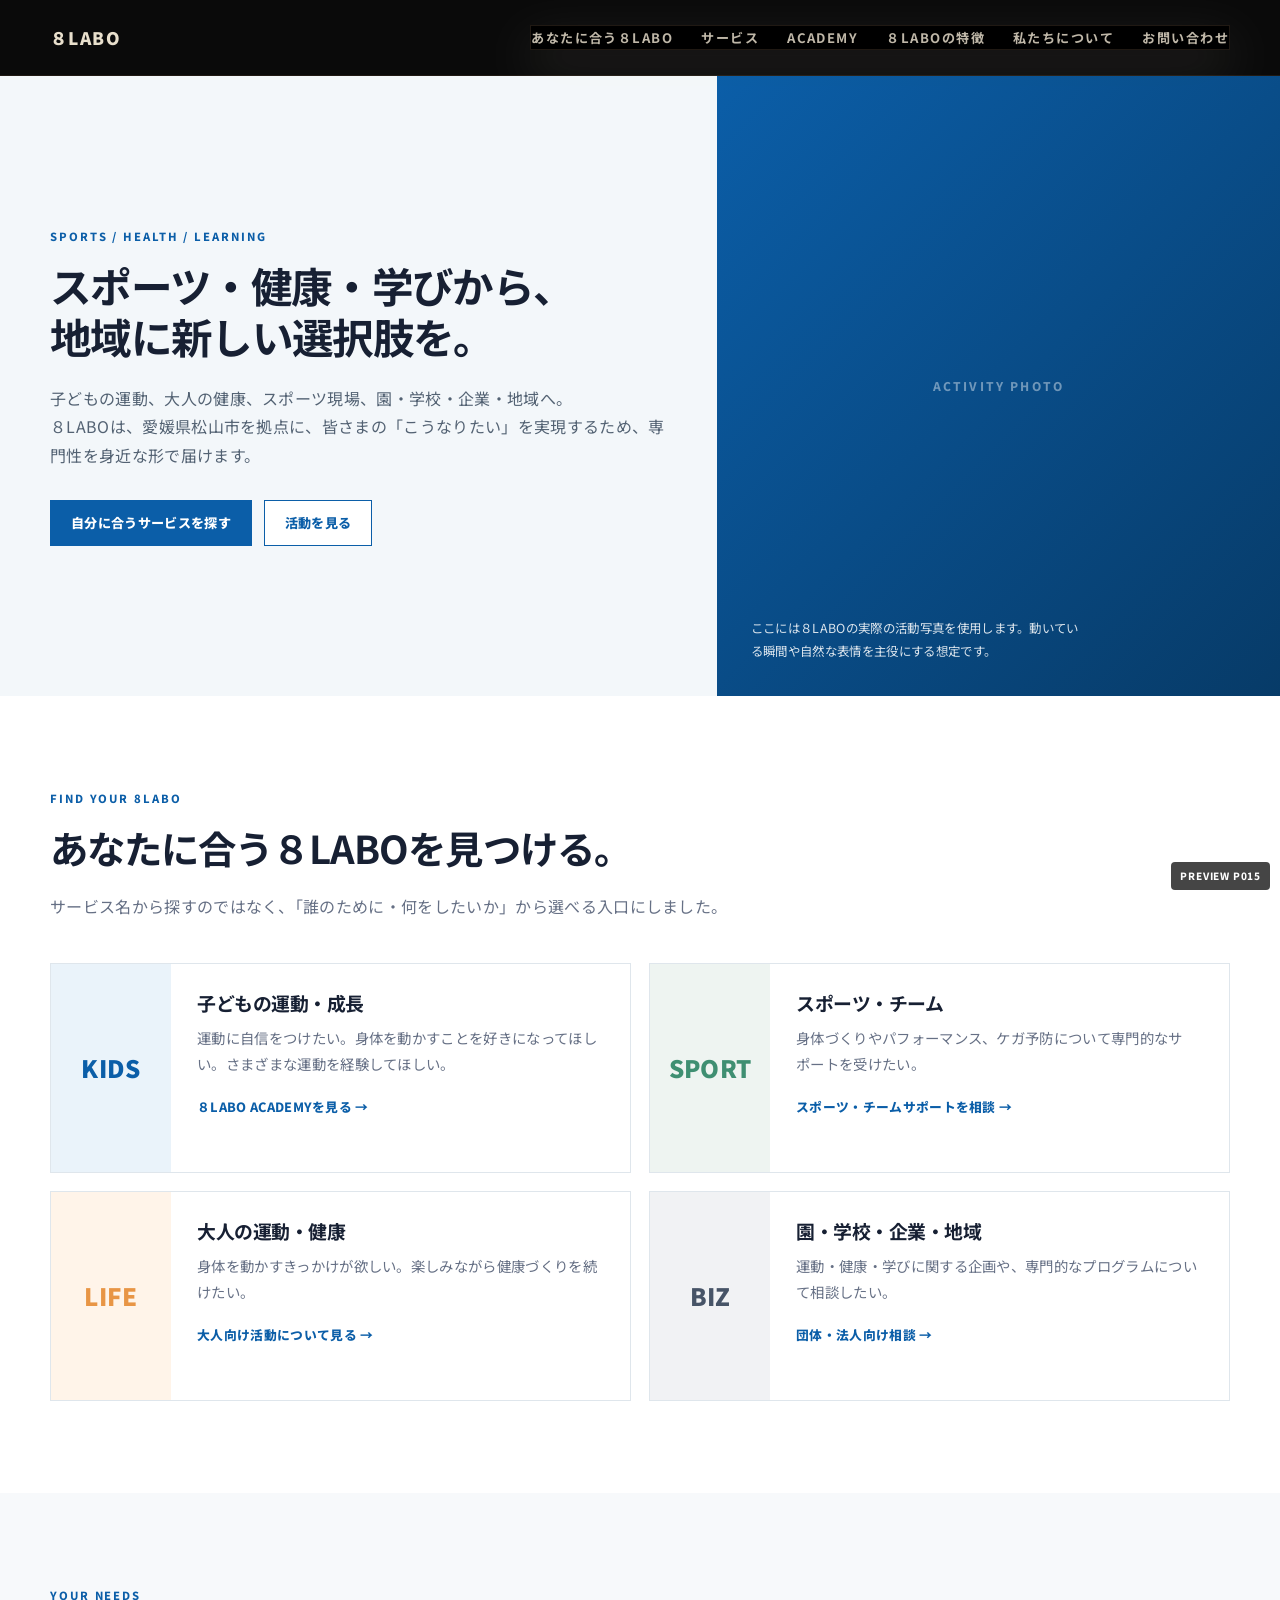
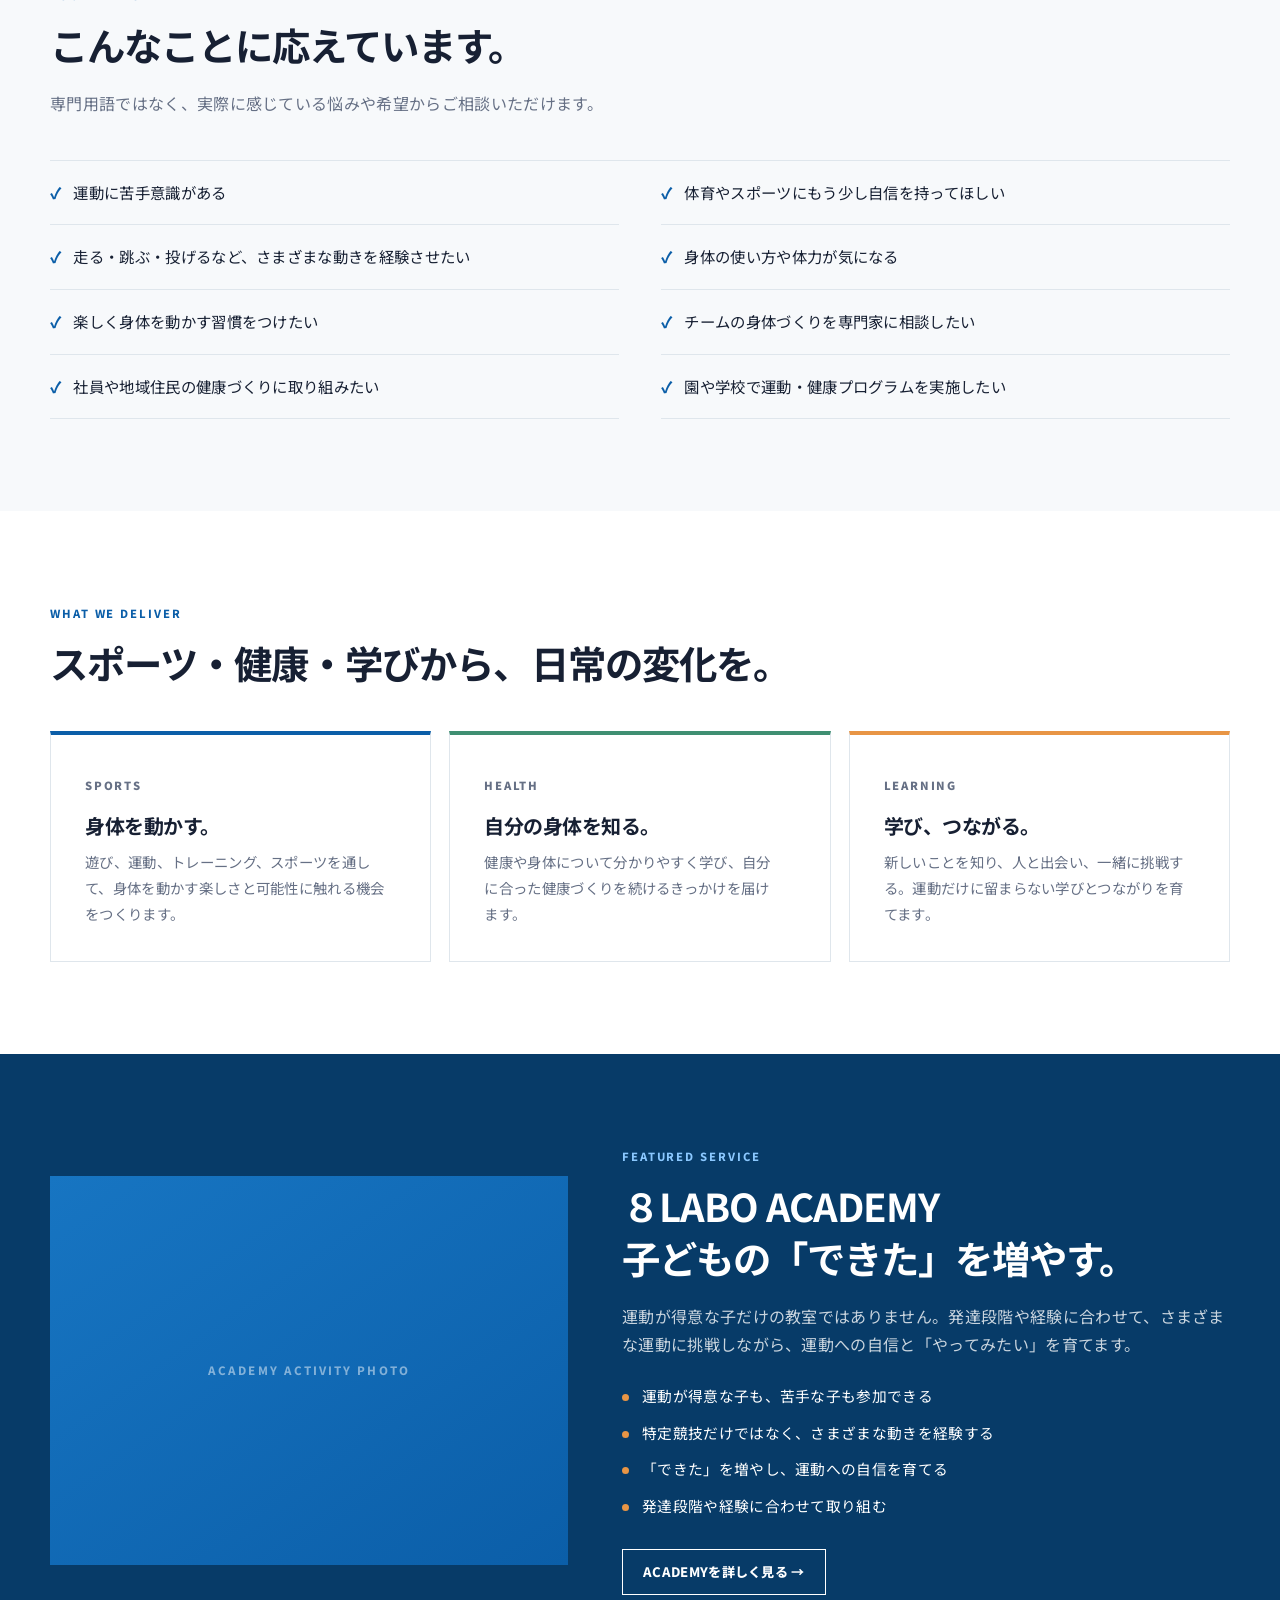
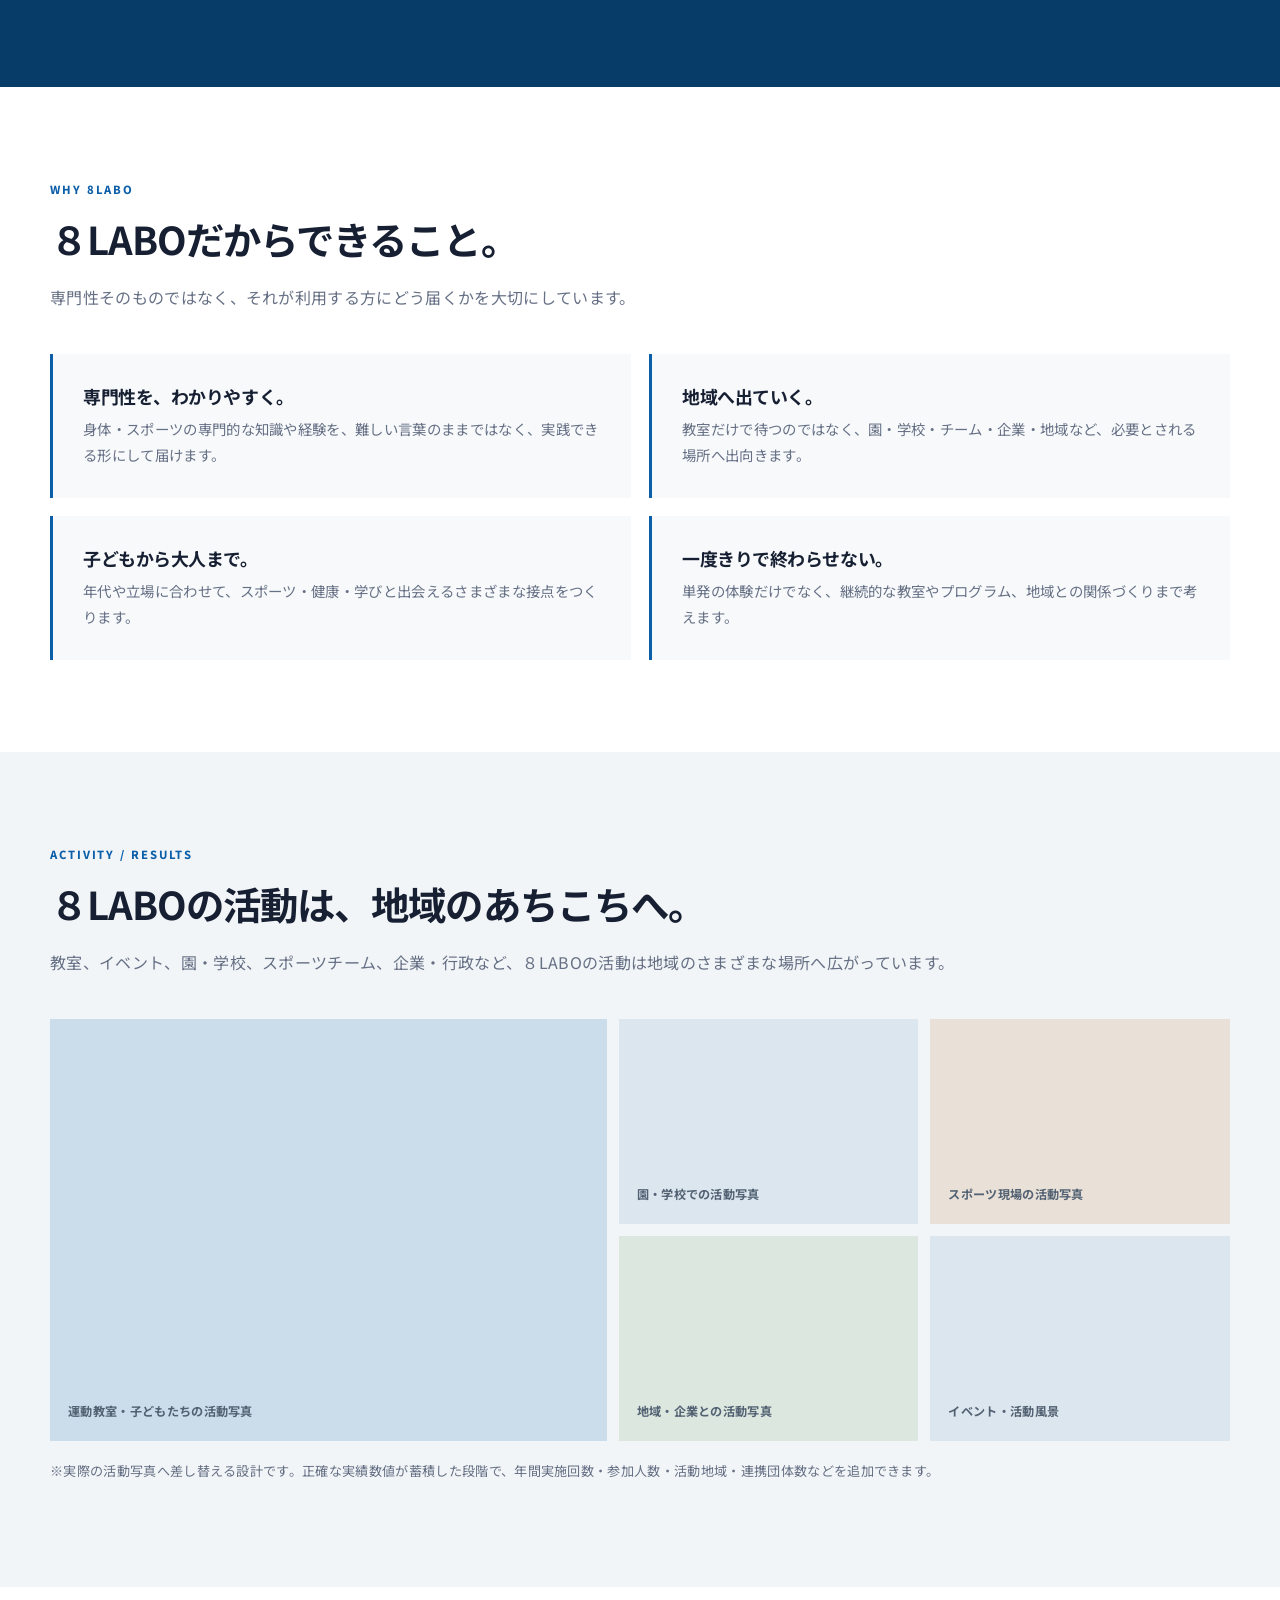
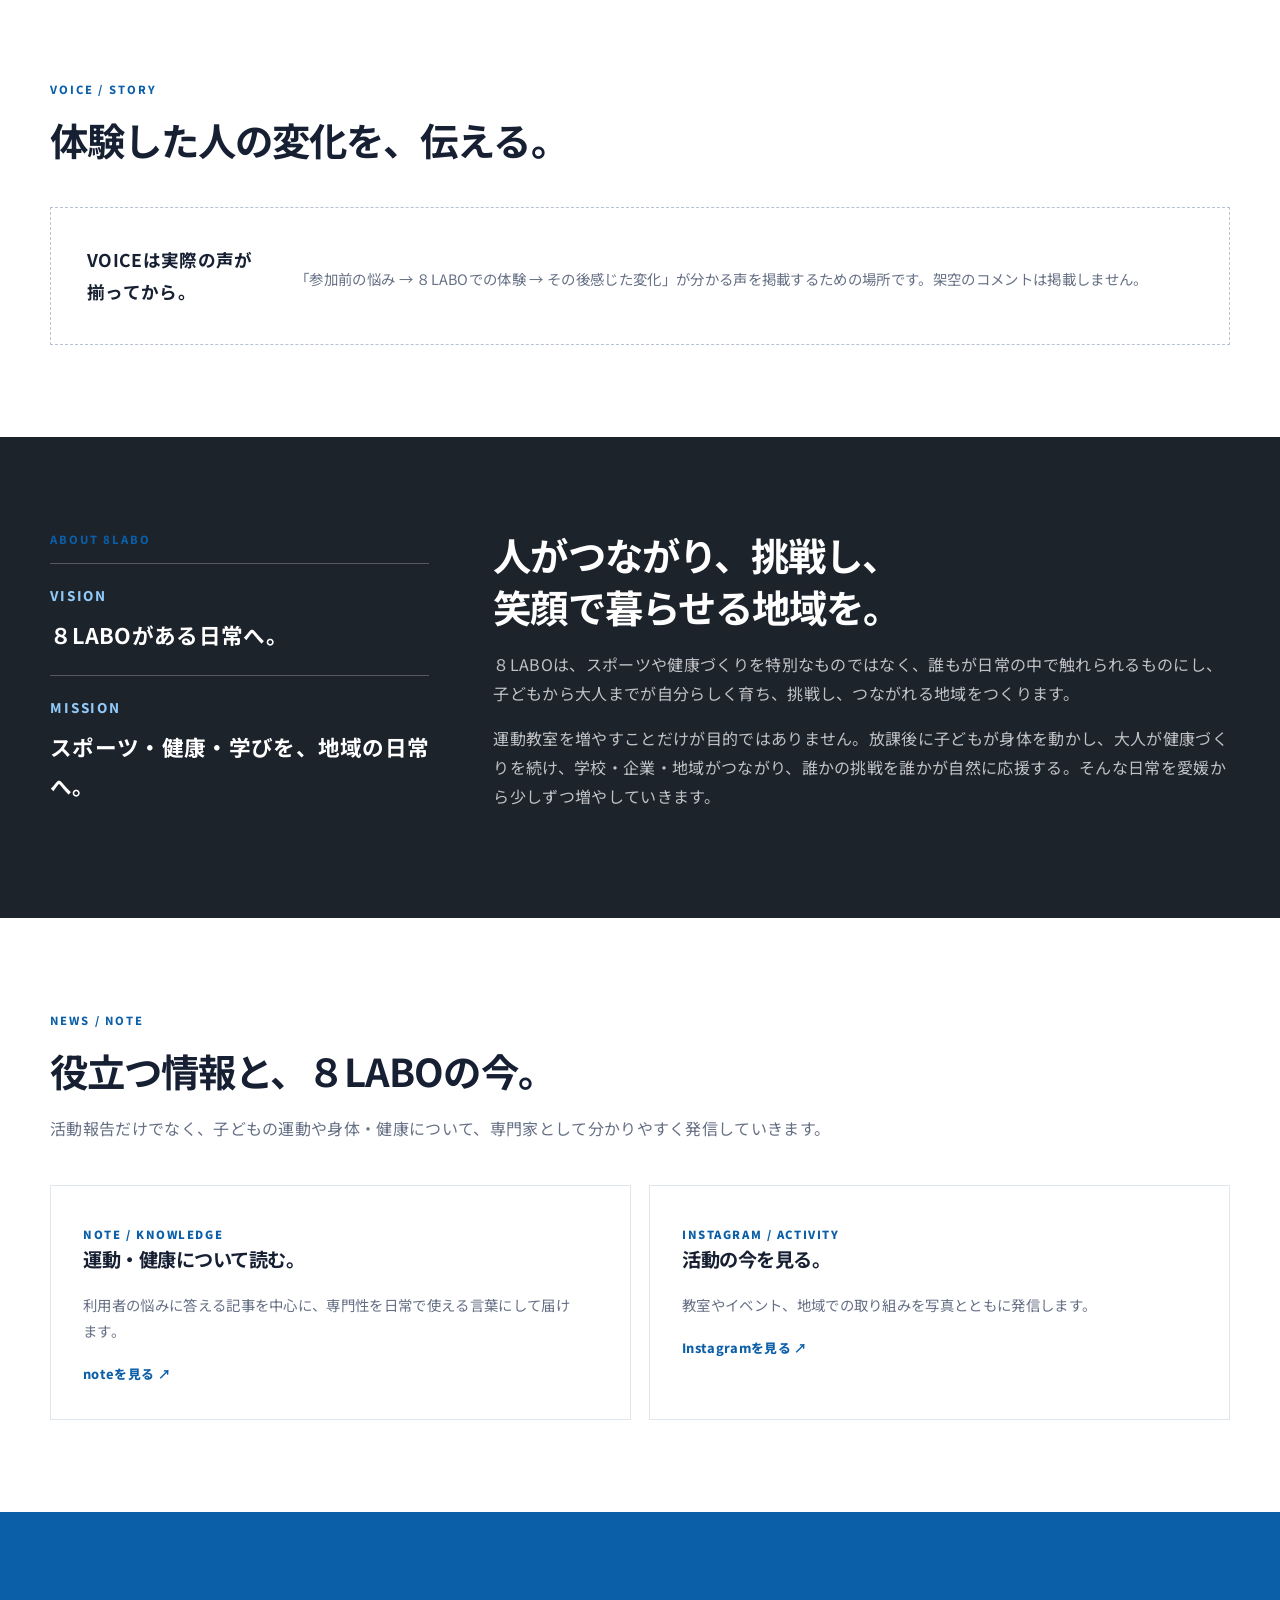
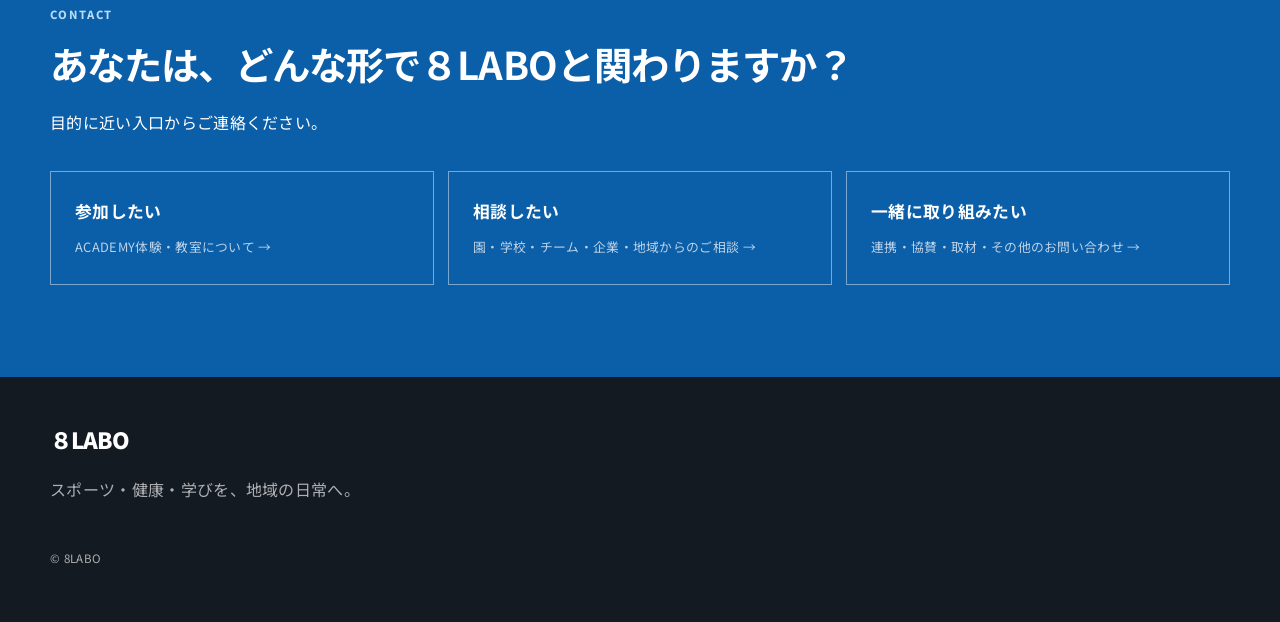
==== commit e8250db6: "Add Matsuyama base to homepage hero copy" ====
--- a/preview/index.html
+++ b/preview/index.html
@@ -1 +1 @@
-<!DOCTYPE html><html lang="ja"><head><meta charset="UTF-8"><meta name="viewport" content="width=device-width,initial-scale=1"><meta name="description" content="８LABOは、スポーツ・健康・学びを地域の日常へ届ける愛媛発の地域づくりプロジェクトです。"><title>８LABO｜スポーツ・健康・学びを、地域の日常へ。</title><link rel="preconnect" href="https://fonts.googleapis.com"><link rel="preconnect" href="https://fonts.gstatic.com" crossorigin><link href="https://fonts.googleapis.com/css2?family=Noto+Sans+JP:wght@400;500;600;700;900&display=swap" rel="stylesheet"><link rel="stylesheet" href="style.css"><link rel="stylesheet" href="refine.css"><link rel="stylesheet" href="p003.css"></head><body class="p003"><header class="site-header" id="top"><a class="brand" href="#top">８LABO</a><button class="menu-button" aria-expanded="false">MENU</button><nav class="global-nav"><a href="#for-you">あなたに合う８LABO</a><a href="#services">サービス</a><a href="academy.html">ACADEMY</a><a href="#strength">８LABOの特徴</a><a href="#about">私たちについて</a><a href="#contact">お問い合わせ</a></nav></header><main><section class="renew-hero"><div class="hero-grid"><div class="hero-copybox"><p class="kicker">SPORTS / HEALTH / LEARNING</p><h1>スポーツ・健康・学びから、<br>地域に新しい選択肢を。</h1><p class="hero-text">子どもの運動、大人の健康、スポーツ現場、園・学校・企業・地域。<br>８LABOは、それぞれの「こうなりたい」を実現するため、専門性を身近な形で届けます。</p><div class="hero-actions"><a class="btn btn-primary" href="#for-you">自分に合うサービスを探す</a><a class="btn btn-secondary" href="#activity">活動を見る</a></div></div><div class="photo-stage"><p class="photo-note">ここには８LABOの実際の活動写真を使用します。動いている瞬間や自然な表情を主役にする想定です。</p></div></div></section><section id="for-you" class="entrance-section"><div class="wrap"><div class="section-head"><p class="kicker">FIND YOUR 8LABO</p><h2>あなたに合う８LABOを見つける。</h2><p>サービス名から探すのではなく、「誰のために・何をしたいか」から選べる入口にしました。</p></div><div class="entrance-grid"><a class="entrance-card" href="academy.html"><div class="entrance-visual">KIDS</div><div class="entrance-copy"><h3>子どもの運動・成長</h3><p>運動に自信をつけたい。身体を動かすことを好きになってほしい。さまざまな運動を経験してほしい。</p><span class="mini-link">８LABO ACADEMYを見る →</span></div></a><a class="entrance-card" href="#contact"><div class="entrance-visual">SPORT</div><div class="entrance-copy"><h3>スポーツ・チーム</h3><p>身体づくりやパフォーマンス、ケガ予防について専門的なサポートを受けたい。</p><span class="mini-link">スポーツ・チームサポートを相談 →</span></div></a><a class="entrance-card" href="#contact"><div class="entrance-visual">LIFE</div><div class="entrance-copy"><h3>大人の運動・健康</h3><p>身体を動かすきっかけが欲しい。楽しみながら健康づくりを続けたい。</p><span class="mini-link">大人向け活動について見る →</span></div></a><a class="entrance-card" href="#contact"><div class="entrance-visual">BIZ</div><div class="entrance-copy"><h3>園・学校・企業・地域</h3><p>運動・健康・学びに関する企画や、専門的なプログラムについて相談したい。</p><span class="mini-link">団体・法人向け相談 →</span></div></a></div></div></section><section class="needs"><div class="wrap"><div class="section-head"><p class="kicker">YOUR NEEDS</p><h2>こんなことに応えています。</h2><p>専門用語ではなく、実際に感じている悩みや希望からご相談いただけます。</p></div><div class="need-list"><div class="need-item">運動に苦手意識がある</div><div class="need-item">体育やスポーツにもう少し自信を持ってほしい</div><div class="need-item">走る・跳ぶ・投げるなど、さまざまな動きを経験させたい</div><div class="need-item">身体の使い方や体力が気になる</div><div class="need-item">楽しく身体を動かす習慣をつけたい</div><div class="need-item">チームの身体づくりを専門家に相談したい</div><div class="need-item">社員や地域住民の健康づくりに取り組みたい</div><div class="need-item">園や学校で運動・健康プログラムを実施したい</div></div></div></section><section id="services"><div class="wrap"><div class="section-head"><p class="kicker">WHAT WE DELIVER</p><h2>スポーツ・健康・学びから、日常の変化を。</h2></div><div class="value-grid"><article class="value-card"><span class="value-word">SPORTS</span><h3>身体を動かす。</h3><p>遊び、運動、トレーニング、スポーツを通して、身体を動かす楽しさと可能性に触れる機会をつくります。</p></article><article class="value-card"><span class="value-word">HEALTH</span><h3>自分の身体を知る。</h3><p>健康や身体について分かりやすく学び、自分に合った健康づくりを続けるきっかけを届けます。</p></article><article class="value-card"><span class="value-word">LEARNING</span><h3>学び、つながる。</h3><p>新しいことを知り、人と出会い、一緒に挑戦する。運動だけに留まらない学びとつながりを育てます。</p></article></div></div></section><section class="featured"><div class="wrap featured-grid"><div class="featured-visual">ACADEMY ACTIVITY PHOTO</div><div><p class="kicker">FEATURED SERVICE</p><h2>８LABO ACADEMY<br>子どもの「できた」を増やす。</h2><p>運動が得意な子だけの教室ではありません。発達段階や経験に合わせて、さまざまな運動に挑戦しながら、運動への自信と「やってみたい」を育てます。</p><div class="feature-points"><span>運動が得意な子も、苦手な子も参加できる</span><span>特定競技だけではなく、さまざまな動きを経験する</span><span>「できた」を増やし、運動への自信を育てる</span><span>発達段階や経験に合わせて取り組む</span></div><a class="btn" href="academy.html">ACADEMYを詳しく見る →</a></div></div></section><section id="strength"><div class="wrap"><div class="section-head"><p class="kicker">WHY 8LABO</p><h2>８LABOだからできること。</h2><p>専門性そのものではなく、それが利用する方にどう届くかを大切にしています。</p></div><div class="reason-grid"><article class="reason"><h3>専門性を、わかりやすく。</h3><p>身体・スポーツの専門的な知識や経験を、難しい言葉のままではなく、実践できる形にして届けます。</p></article><article class="reason"><h3>地域へ出ていく。</h3><p>教室だけで待つのではなく、園・学校・チーム・企業・地域など、必要とされる場所へ出向きます。</p></article><article class="reason"><h3>子どもから大人まで。</h3><p>年代や立場に合わせて、スポーツ・健康・学びと出会えるさまざまな接点をつくります。</p></article><article class="reason"><h3>一度きりで終わらせない。</h3><p>単発の体験だけでなく、継続的な教室やプログラム、地域との関係づくりまで考えます。</p></article></div></div></section><section id="activity" class="activity-results"><div class="wrap"><div class="section-head"><p class="kicker">ACTIVITY / RESULTS</p><h2>地域の中で、実際に動いています。</h2><p>教室、イベント、園・学校、スポーツチーム、企業・行政など、８LABOの活動は地域のさまざまな場所へ広がっています。</p></div><div class="activity-photo-grid"><div class="activity-photo">運動教室・子どもたちの活動写真</div><div class="activity-photo">園・学校での活動写真</div><div class="activity-photo">スポーツ現場の活動写真</div><div class="activity-photo">地域・企業との活動写真</div></div><p class="results-note">※実際の活動写真へ差し替える設計です。正確な実績数値が蓄積した段階で、年間実施回数・参加人数・活動地域・連携団体数などを追加できます。</p></div></section><section><div class="wrap"><div class="section-head"><p class="kicker">VOICE / STORY</p><h2>体験した人の変化を、伝える。</h2></div><div class="voice-empty"><strong>VOICEは実際の声が揃ってから。</strong><p>「参加前の悩み → ８LABOでの体験 → その後感じた変化」が分かる声を掲載するための場所です。架空のコメントは掲載しません。</p></div></div></section><section id="about" class="about-renew"><div class="wrap about-grid"><div><p class="kicker">ABOUT 8LABO</p><div class="mv-block"><small>VISION</small><strong>８LABOがある日常へ。</strong></div><div class="mv-block"><small>MISSION</small><strong>スポーツ・健康・学びを、地域の日常へ。</strong></div></div><div class="about-copy"><h2>人がつながり、挑戦し、笑顔で暮らせる地域を。</h2><p>８LABOは、スポーツや健康づくりを特別なものではなく、誰もが日常の中で触れられるものにし、子どもから大人までが自分らしく育ち、挑戦し、つながれる地域をつくります。</p><p>運動教室を増やすことだけが目的ではありません。放課後に子どもが身体を動かし、大人が健康づくりを続け、学校・企業・地域がつながり、誰かの挑戦を誰かが自然に応援する。そんな日常を愛媛から少しずつ増やしていきます。</p></div></div></section><section><div class="wrap"><div class="section-head"><p class="kicker">NEWS / NOTE</p><h2>役立つ情報と、８LABOの今。</h2><p>活動報告だけでなく、子どもの運動や身体・健康について、専門家として分かりやすく発信していきます。</p></div><div class="content-grid"><a class="content-card" href="https://note.com/8labo" target="_blank" rel="noopener"><span class="tag">NOTE / KNOWLEDGE</span><h3>運動・健康について読む。</h3><p>利用者の悩みに答える記事を中心に、専門性を日常で使える言葉にして届けます。</p><span class="mini-link">noteを見る ↗</span></a><a class="content-card" href="https://www.instagram.com/8_labo/" target="_blank" rel="noopener"><span class="tag">INSTAGRAM / ACTIVITY</span><h3>活動の今を見る。</h3><p>教室やイベント、地域での取り組みを写真とともに発信します。</p><span class="mini-link">Instagramを見る ↗</span></a></div></div></section><section id="contact" class="renew-contact"><div class="wrap"><p class="kicker">CONTACT</p><h2>あなたは、どんな形で８LABOと関わりますか？</h2><p>目的に近い入口からご連絡ください。</p><div class="contact-choice"><a href="mailto:8labo.academy@gmail.com"><strong>参加したい</strong><span>ACADEMY体験・教室について →</span></a><a href="mailto:8labo.deportare@gmail.com"><strong>相談したい</strong><span>園・学校・チーム・企業・地域からのご相談 →</span></a><a href="mailto:8labo.deportare@gmail.com"><strong>一緒に取り組みたい</strong><span>連携・協賛・取材・その他のお問い合わせ →</span></a></div></div></section></main><footer class="site-footer"><div class="footer-brand">８LABO</div><p>スポーツ・健康・学びを、地域の日常へ。</p><p class="copyright">© 8LABO</p></footer><div class="preview-badge">PREVIEW P003</div><script src="script.js"></script></body></html>+<!DOCTYPE html><html lang="ja"><head><meta charset="UTF-8"><meta name="viewport" content="width=device-width,initial-scale=1"><meta name="description" content="８LABOは、スポーツ・健康・学びを地域の日常へ届ける愛媛発の地域づくりプロジェクトです。"><title>８LABO｜スポーツ・健康・学びを、地域の日常へ。</title><link rel="preconnect" href="https://fonts.googleapis.com"><link rel="preconnect" href="https://fonts.gstatic.com" crossorigin><link href="https://fonts.googleapis.com/css2?family=Noto+Sans+JP:wght@400;500;600;700;900&display=swap" rel="stylesheet"><link rel="stylesheet" href="style.css"><link rel="stylesheet" href="refine.css"><link rel="stylesheet" href="p003.css"></head><body class="p003"><header class="site-header" id="top"><a class="brand" href="#top">８LABO</a><button class="menu-button" aria-expanded="false">MENU</button><nav class="global-nav"><a href="#for-you">あなたに合う８LABO</a><a href="#services">サービス</a><a href="academy.html">ACADEMY</a><a href="#strength">８LABOの特徴</a><a href="#about">私たちについて</a><a href="#contact">お問い合わせ</a></nav></header><main><section class="renew-hero"><div class="hero-grid"><div class="hero-copybox"><p class="kicker">SPORTS / HEALTH / LEARNING</p><h1>スポーツ・健康・学びから、<br>地域に新しい選択肢を。</h1><p class="hero-text">子どもの運動、大人の健康、スポーツ現場、園・学校・企業・地域へ。<br>８LABOは、愛媛県松山市を拠点に、皆さまの「こうなりたい」を実現するため、専門性を身近な形で届けます。</p><div class="hero-actions"><a class="btn btn-primary" href="#for-you">自分に合うサービスを探す</a><a class="btn btn-secondary" href="#activity">活動を見る</a></div></div><div class="photo-stage"><p class="photo-note">ここには８LABOの実際の活動写真を使用します。動いている瞬間や自然な表情を主役にする想定です。</p></div></div></section><section id="for-you" class="entrance-section"><div class="wrap"><div class="section-head"><p class="kicker">FIND YOUR 8LABO</p><h2>あなたに合う８LABOを見つける。</h2><p>サービス名から探すのではなく、「誰のために・何をしたいか」から選べる入口にしました。</p></div><div class="entrance-grid"><a class="entrance-card" href="academy.html"><div class="entrance-visual">KIDS</div><div class="entrance-copy"><h3>子どもの運動・成長</h3><p>運動に自信をつけたい。身体を動かすことを好きになってほしい。さまざまな運動を経験してほしい。</p><span class="mini-link">８LABO ACADEMYを見る →</span></div></a><a class="entrance-card" href="#contact"><div class="entrance-visual">SPORT</div><div class="entrance-copy"><h3>スポーツ・チーム</h3><p>身体づくりやパフォーマンス、ケガ予防について専門的なサポートを受けたい。</p><span class="mini-link">スポーツ・チームサポートを相談 →</span></div></a><a class="entrance-card" href="#contact"><div class="entrance-visual">LIFE</div><div class="entrance-copy"><h3>大人の運動・健康</h3><p>身体を動かすきっかけが欲しい。楽しみながら健康づくりを続けたい。</p><span class="mini-link">大人向け活動について見る →</span></div></a><a class="entrance-card" href="#contact"><div class="entrance-visual">BIZ</div><div class="entrance-copy"><h3>園・学校・企業・地域</h3><p>運動・健康・学びに関する企画や、専門的なプログラムについて相談したい。</p><span class="mini-link">団体・法人向け相談 →</span></div></a></div></div></section><section class="needs"><div class="wrap"><div class="section-head"><p class="kicker">YOUR NEEDS</p><h2>こんなことに応えています。</h2><p>専門用語ではなく、実際に感じている悩みや希望からご相談いただけます。</p></div><div class="need-list"><div class="need-item">運動に苦手意識がある</div><div class="need-item">体育やスポーツにもう少し自信を持ってほしい</div><div class="need-item">走る・跳ぶ・投げるなど、さまざまな動きを経験させたい</div><div class="need-item">身体の使い方や体力が気になる</div><div class="need-item">楽しく身体を動かす習慣をつけたい</div><div class="need-item">チームの身体づくりを専門家に相談したい</div><div class="need-item">社員や地域住民の健康づくりに取り組みたい</div><div class="need-item">園や学校で運動・健康プログラムを実施したい</div></div></div></section><section id="services"><div class="wrap"><div class="section-head"><p class="kicker">WHAT WE DELIVER</p><h2>スポーツ・健康・学びから、日常の変化を。</h2></div><div class="value-grid"><article class="value-card"><span class="value-word">SPORTS</span><h3>身体を動かす。</h3><p>遊び、運動、トレーニング、スポーツを通して、身体を動かす楽しさと可能性に触れる機会をつくります。</p></article><article class="value-card"><span class="value-word">HEALTH</span><h3>自分の身体を知る。</h3><p>健康や身体について分かりやすく学び、自分に合った健康づくりを続けるきっかけを届けます。</p></article><article class="value-card"><span class="value-word">LEARNING</span><h3>学び、つながる。</h3><p>新しいことを知り、人と出会い、一緒に挑戦する。運動だけに留まらない学びとつながりを育てます。</p></article></div></div></section><section class="featured"><div class="wrap featured-grid"><div class="featured-visual">ACADEMY ACTIVITY PHOTO</div><div><p class="kicker">FEATURED SERVICE</p><h2>８LABO ACADEMY<br>子どもの「できた」を増やす。</h2><p>運動が得意な子だけの教室ではありません。発達段階や経験に合わせて、さまざまな運動に挑戦しながら、運動への自信と「やってみたい」を育てます。</p><div class="feature-points"><span>運動が得意な子も、苦手な子も参加できる</span><span>特定競技だけではなく、さまざまな動きを経験する</span><span>「できた」を増やし、運動への自信を育てる</span><span>発達段階や経験に合わせて取り組む</span></div><a class="btn" href="academy.html">ACADEMYを詳しく見る →</a></div></div></section><section id="strength"><div class="wrap"><div class="section-head"><p class="kicker">WHY 8LABO</p><h2>８LABOだからできること。</h2><p>専門性そのものではなく、それが利用する方にどう届くかを大切にしています。</p></div><div class="reason-grid"><article class="reason"><h3>専門性を、わかりやすく。</h3><p>身体・スポーツの専門的な知識や経験を、難しい言葉のままではなく、実践できる形にして届けます。</p></article><article class="reason"><h3>地域へ出ていく。</h3><p>教室だけで待つのではなく、園・学校・チーム・企業・地域など、必要とされる場所へ出向きます。</p></article><article class="reason"><h3>子どもから大人まで。</h3><p>年代や立場に合わせて、スポーツ・健康・学びと出会えるさまざまな接点をつくります。</p></article><article class="reason"><h3>一度きりで終わらせない。</h3><p>単発の体験だけでなく、継続的な教室やプログラム、地域との関係づくりまで考えます。</p></article></div></div></section><section id="activity" class="activity-results"><div class="wrap"><div class="section-head"><p class="kicker">ACTIVITY / RESULTS</p><h2>地域の中で、実際に動いています。</h2><p>教室、イベント、園・学校、スポーツチーム、企業・行政など、８LABOの活動は地域のさまざまな場所へ広がっています。</p></div><div class="activity-photo-grid"><div class="activity-photo">運動教室・子どもたちの活動写真</div><div class="activity-photo">園・学校での活動写真</div><div class="activity-photo">スポーツ現場の活動写真</div><div class="activity-photo">地域・企業との活動写真</div></div><p class="results-note">※実際の活動写真へ差し替える設計です。正確な実績数値が蓄積した段階で、年間実施回数・参加人数・活動地域・連携団体数などを追加できます。</p></div></section><section><div class="wrap"><div class="section-head"><p class="kicker">VOICE / STORY</p><h2>体験した人の変化を、伝える。</h2></div><div class="voice-empty"><strong>VOICEは実際の声が揃ってから。</strong><p>「参加前の悩み → ８LABOでの体験 → その後感じた変化」が分かる声を掲載するための場所です。架空のコメントは掲載しません。</p></div></div></section><section id="about" class="about-renew"><div class="wrap about-grid"><div><p class="kicker">ABOUT 8LABO</p><div class="mv-block"><small>VISION</small><strong>８LABOがある日常へ。</strong></div><div class="mv-block"><small>MISSION</small><strong>スポーツ・健康・学びを、地域の日常へ。</strong></div></div><div class="about-copy"><h2>人がつながり、挑戦し、笑顔で暮らせる地域を。</h2><p>８LABOは、スポーツや健康づくりを特別なものではなく、誰もが日常の中で触れられるものにし、子どもから大人までが自分らしく育ち、挑戦し、つながれる地域をつくります。</p><p>運動教室を増やすことだけが目的ではありません。放課後に子どもが身体を動かし、大人が健康づくりを続け、学校・企業・地域がつながり、誰かの挑戦を誰かが自然に応援する。そんな日常を愛媛から少しずつ増やしていきます。</p></div></div></section><section><div class="wrap"><div class="section-head"><p class="kicker">NEWS / NOTE</p><h2>役立つ情報と、８LABOの今。</h2><p>活動報告だけでなく、子どもの運動や身体・健康について、専門家として分かりやすく発信していきます。</p></div><div class="content-grid"><a class="content-card" href="https://note.com/8labo" target="_blank" rel="noopener"><span class="tag">NOTE / KNOWLEDGE</span><h3>運動・健康について読む。</h3><p>利用者の悩みに答える記事を中心に、専門性を日常で使える言葉にして届けます。</p><span class="mini-link">noteを見る ↗</span></a><a class="content-card" href="https://www.instagram.com/8_labo/" target="_blank" rel="noopener"><span class="tag">INSTAGRAM / ACTIVITY</span><h3>活動の今を見る。</h3><p>教室やイベント、地域での取り組みを写真とともに発信します。</p><span class="mini-link">Instagramを見る ↗</span></a></div></div></section><section id="contact" class="renew-contact"><div class="wrap"><p class="kicker">CONTACT</p><h2>あなたは、どんな形で８LABOと関わりますか？</h2><p>目的に近い入口からご連絡ください。</p><div class="contact-choice"><a href="mailto:8labo.academy@gmail.com"><strong>参加したい</strong><span>ACADEMY体験・教室について →</span></a><a href="mailto:8labo.deportare@gmail.com"><strong>相談したい</strong><span>園・学校・チーム・企業・地域からのご相談 →</span></a><a href="mailto:8labo.deportare@gmail.com"><strong>一緒に取り組みたい</strong><span>連携・協賛・取材・その他のお問い合わせ →</span></a></div></div></section></main><footer class="site-footer"><div class="footer-brand">８LABO</div><p>スポーツ・健康・学びを、地域の日常へ。</p><p class="copyright">© 8LABO</p></footer><div class="preview-badge">PREVIEW P003</div><script src="script.js"></script></body></html>
--- a/preview/refine.css
+++ b/preview/refine.css
@@ -37,10 +37,13 @@
 }
 
 @media(min-width:801px){
-.p003 .renew-hero h1 br,
+.p003 .renew-hero .hero-grid{grid-template-columns:56% 44%!important;min-height:620px!important}
+.p003 .renew-hero .photo-stage{min-height:620px!important;height:auto!important;align-self:stretch!important}
+.p003 .renew-hero h1{max-width:none!important;white-space:normal!important;font-size:clamp(2rem,3.25vw,3.2rem)!important;line-height:1.22!important;letter-spacing:-.04em!important}
+.p003 .renew-hero h1 br{display:block!important}
+.p003 .renew-hero h1 .keep{white-space:nowrap!important}
 .p003 #services .section-head h2 br,
 .p003 #activity .section-head h2 br{display:none!important}
-.p003 .renew-hero h1,
 .p003 #services .section-head h2,
 .p003 #activity .section-head h2{max-width:none!important;white-space:nowrap!important}
 .p003 .content-grid{grid-template-columns:repeat(2,minmax(0,1fr))!important}
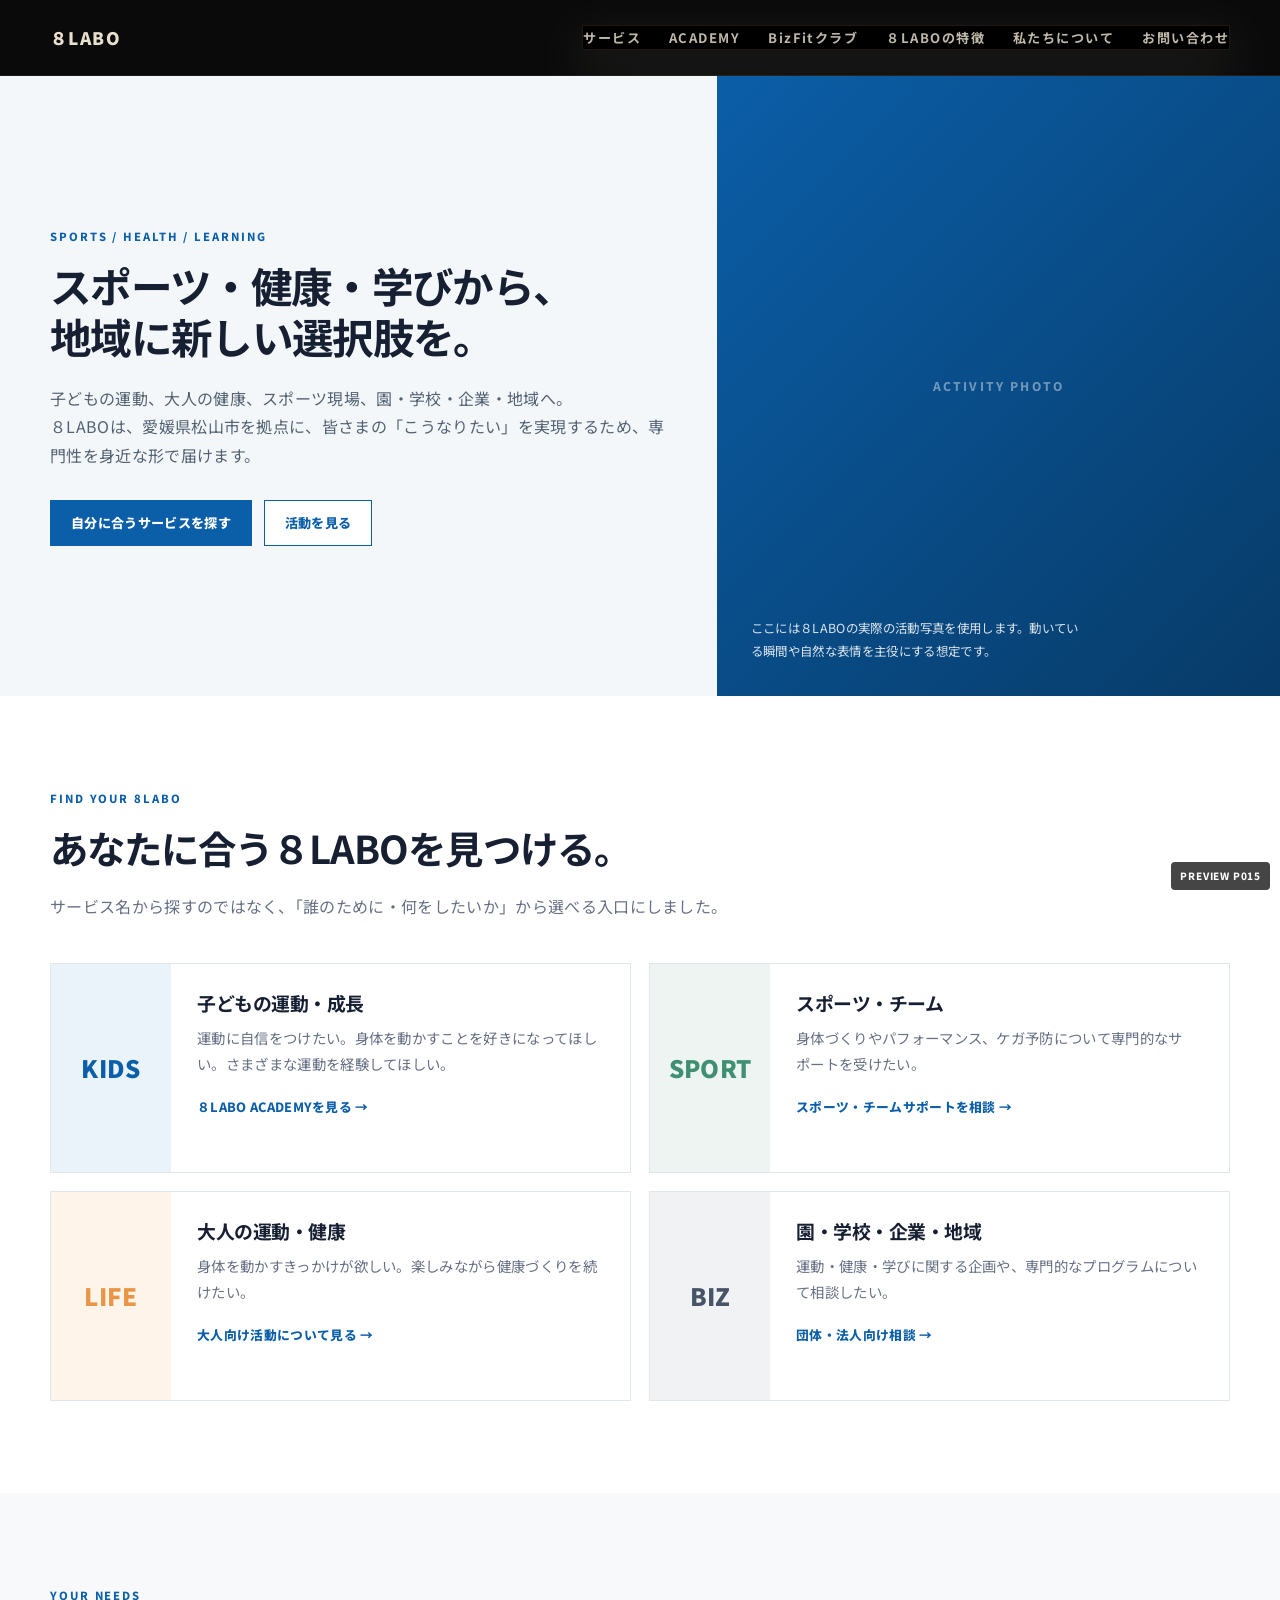
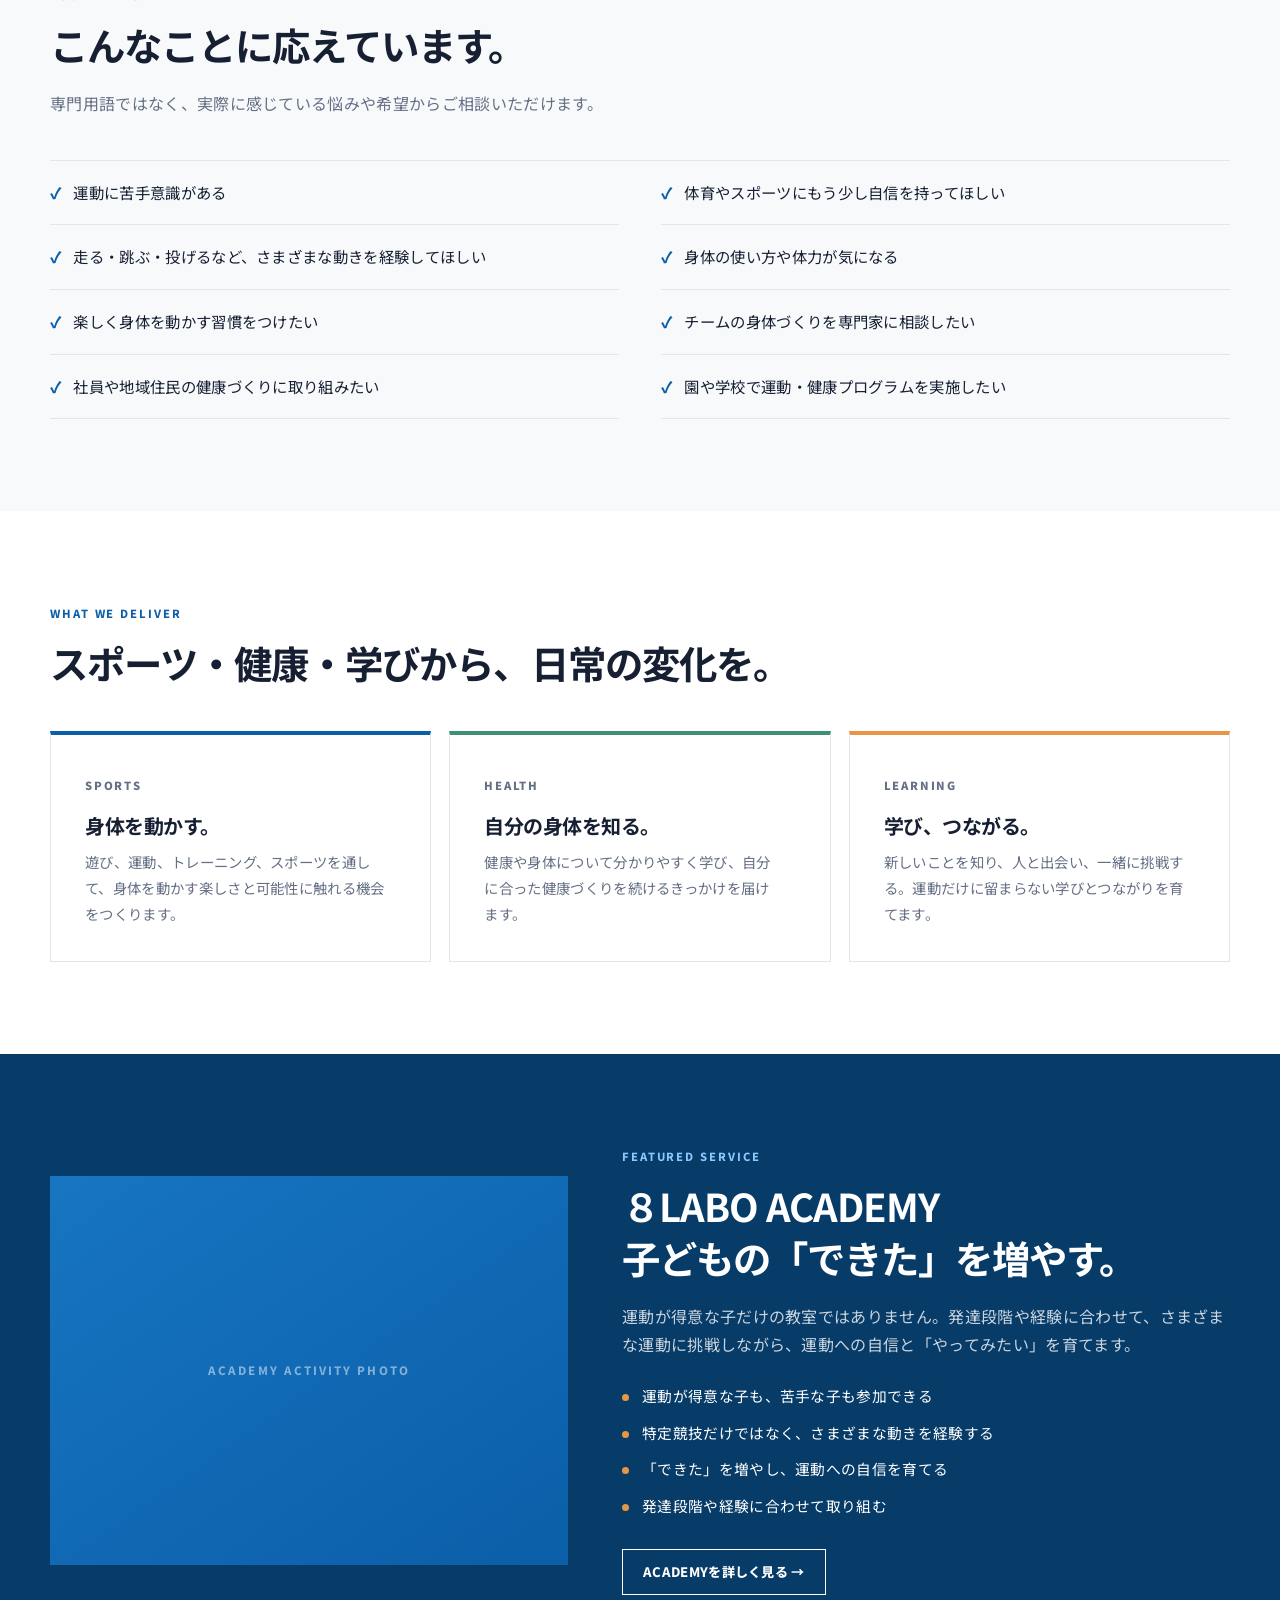
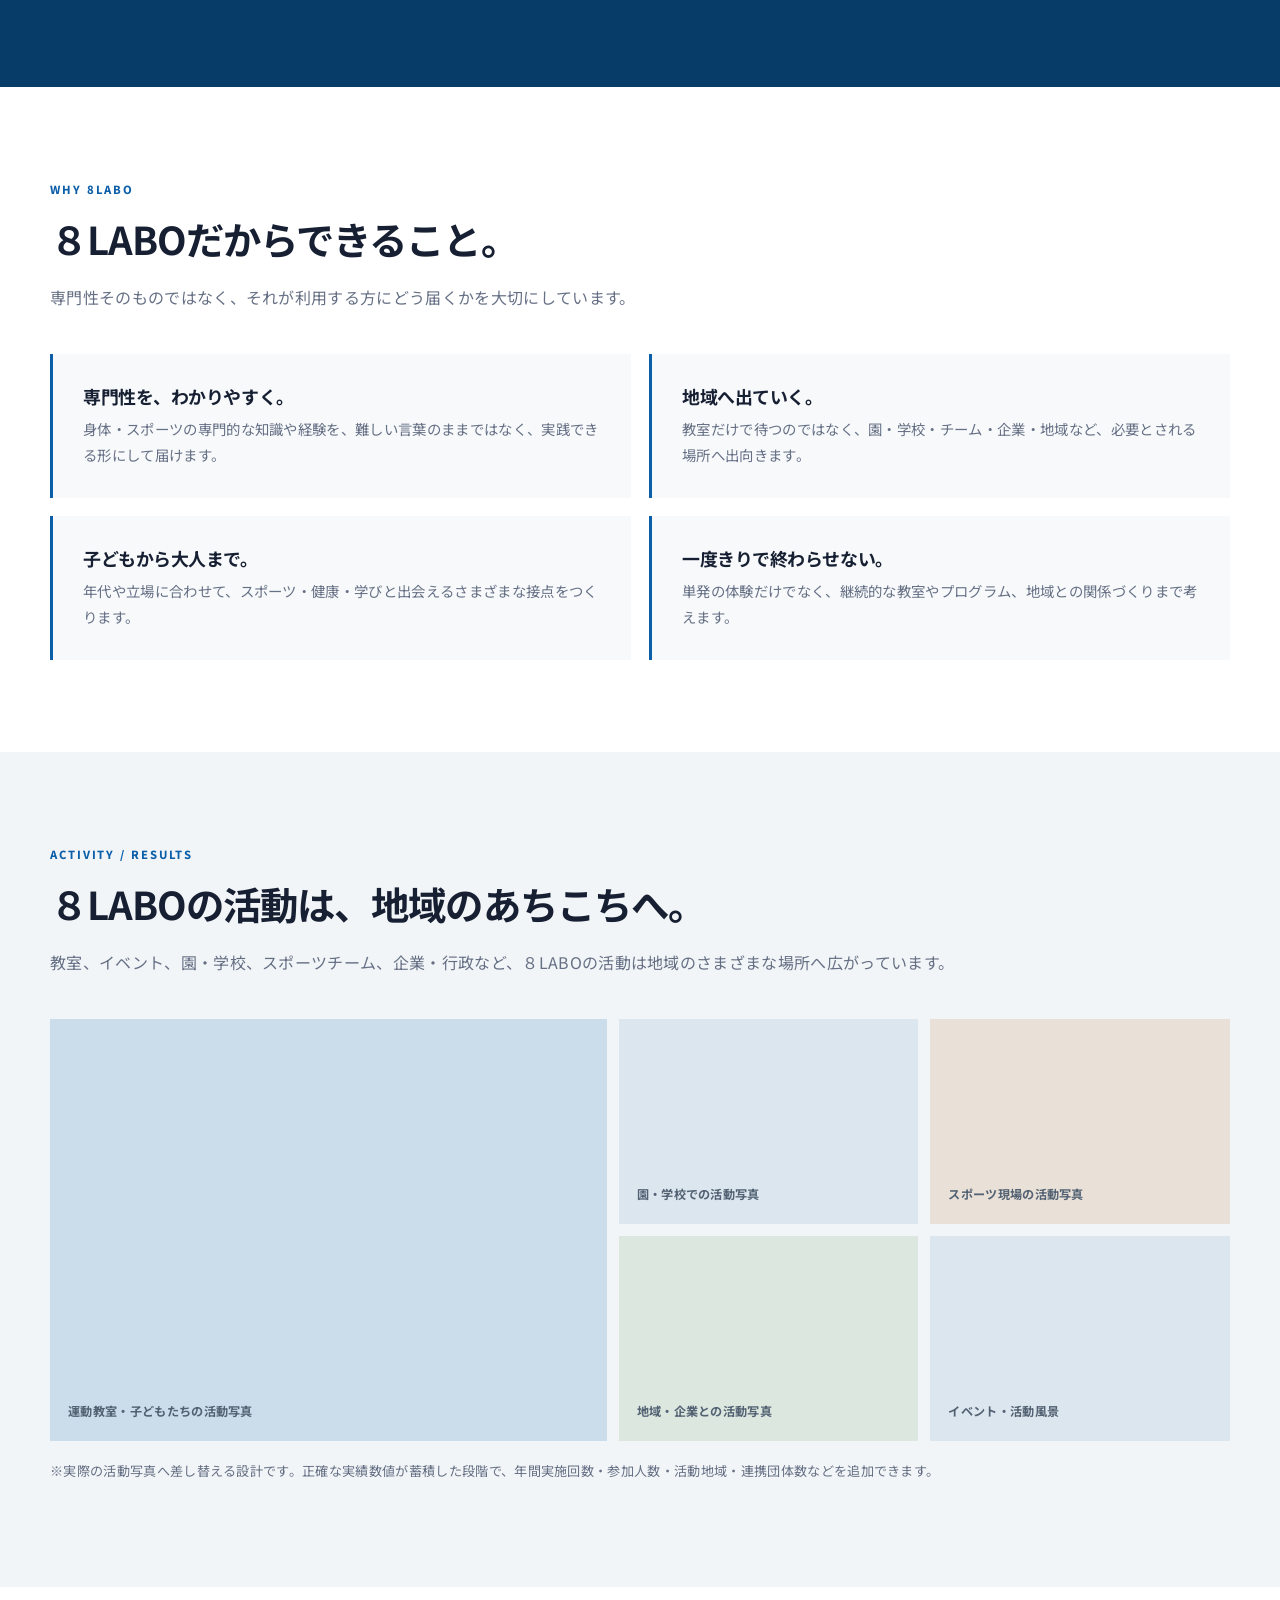
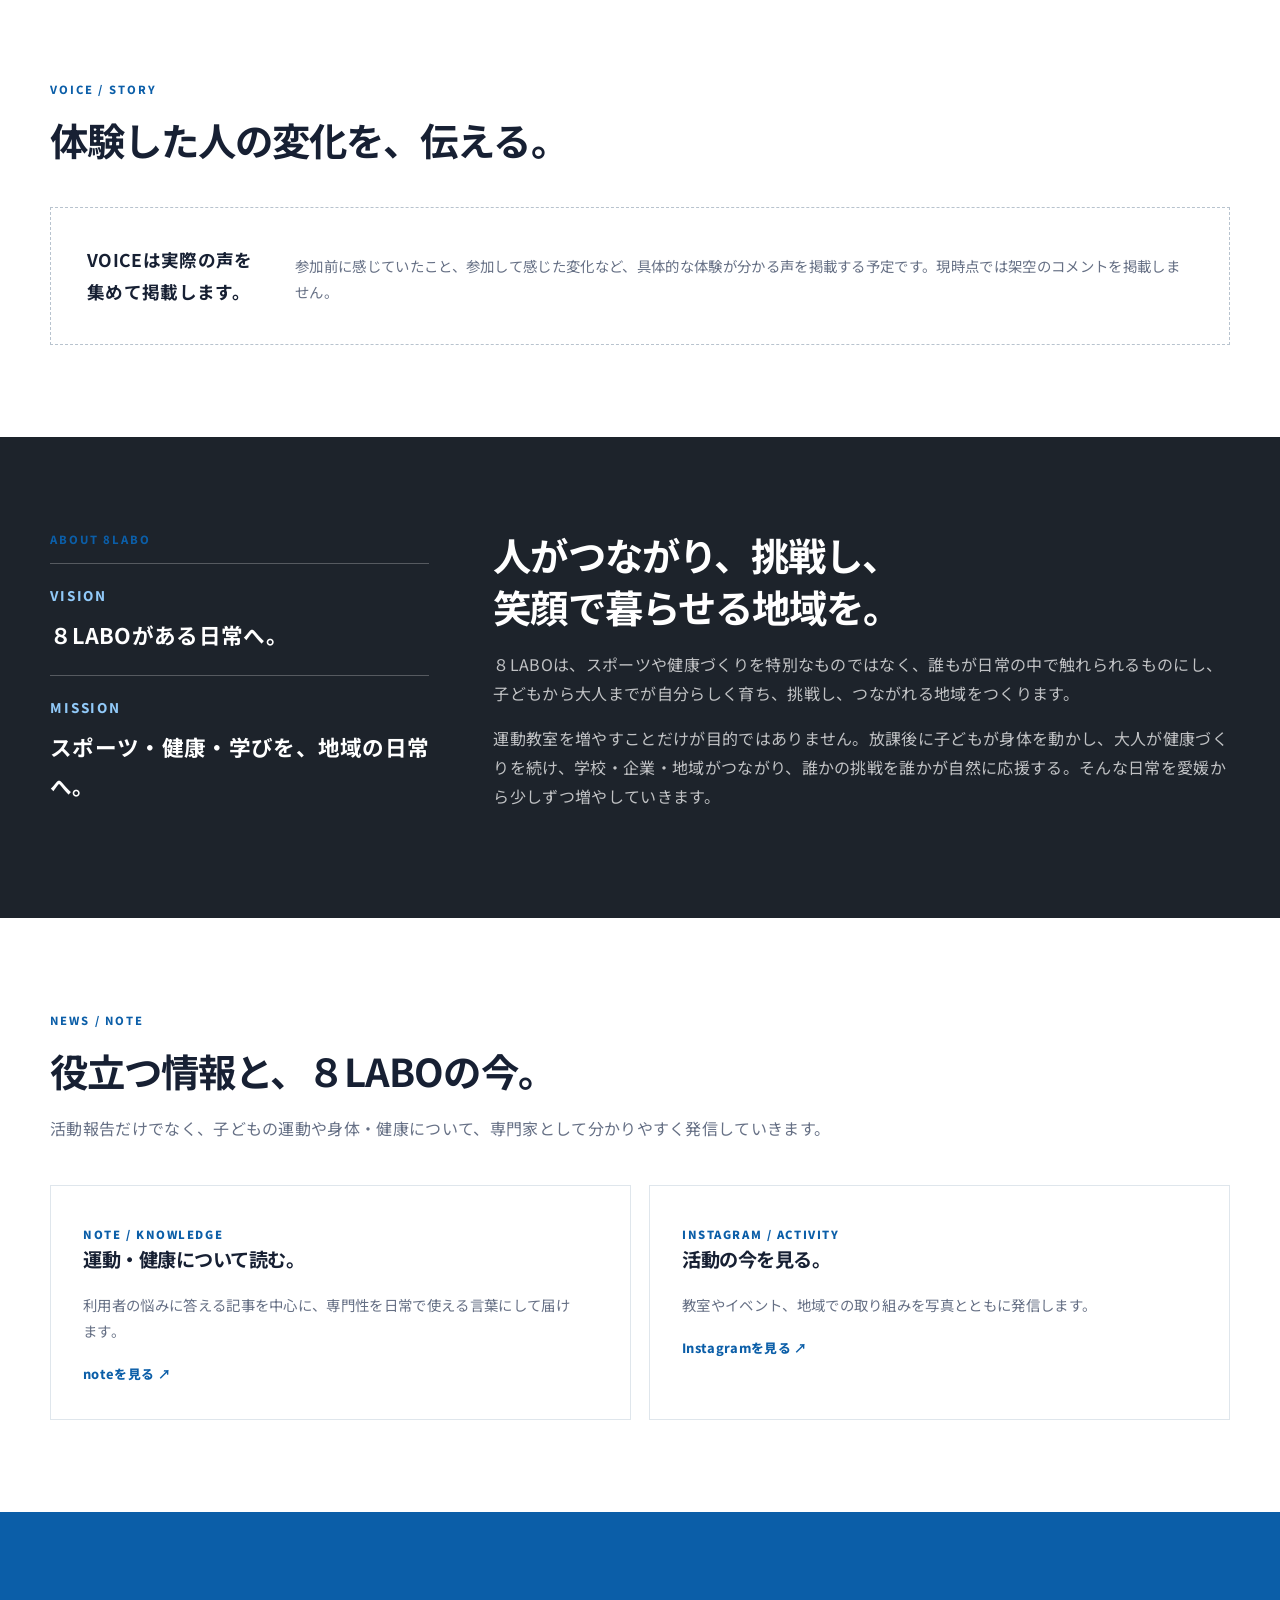
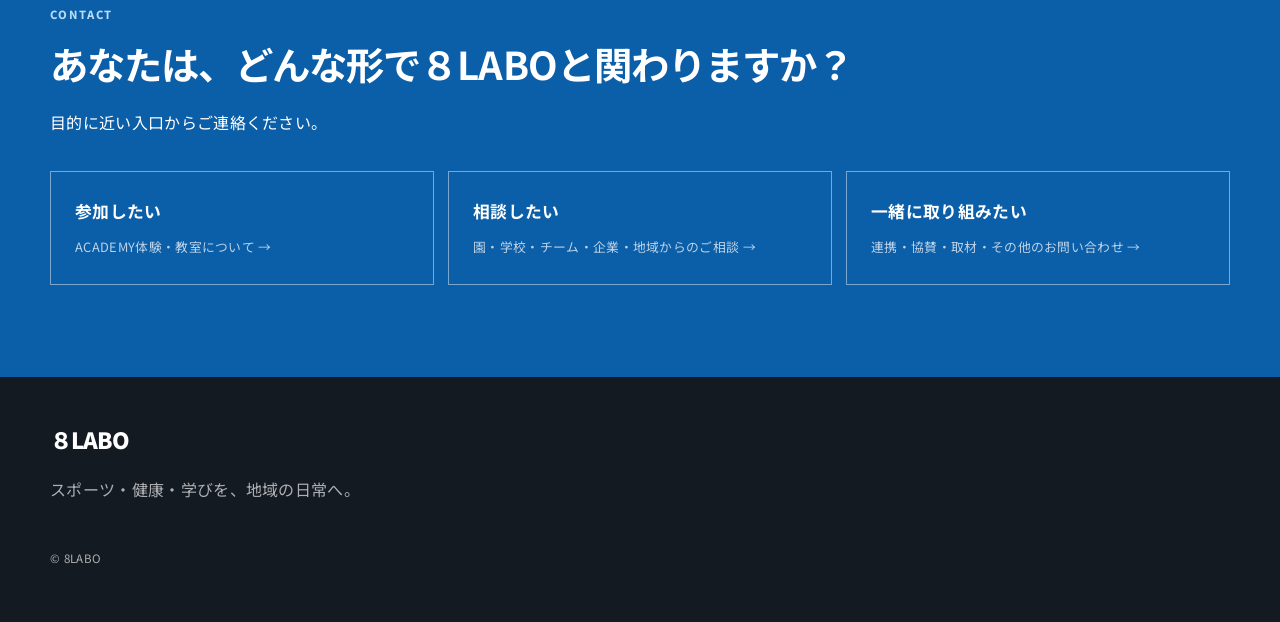
==== commit 744469a4: "Update homepage menu links" ====
--- a/preview/index.html
+++ b/preview/index.html
@@ -1 +1 @@
-<!DOCTYPE html><html lang="ja"><head><meta charset="UTF-8"><meta name="viewport" content="width=device-width,initial-scale=1"><meta name="description" content="８LABOは、スポーツ・健康・学びを地域の日常へ届ける愛媛発の地域づくりプロジェクトです。"><title>８LABO｜スポーツ・健康・学びを、地域の日常へ。</title><link rel="preconnect" href="https://fonts.googleapis.com"><link rel="preconnect" href="https://fonts.gstatic.com" crossorigin><link href="https://fonts.googleapis.com/css2?family=Noto+Sans+JP:wght@400;500;600;700;900&display=swap" rel="stylesheet"><link rel="stylesheet" href="style.css"><link rel="stylesheet" href="refine.css"><link rel="stylesheet" href="p003.css"></head><body class="p003"><header class="site-header" id="top"><a class="brand" href="#top">８LABO</a><button class="menu-button" aria-expanded="false">MENU</button><nav class="global-nav"><a href="#for-you">あなたに合う８LABO</a><a href="#services">サービス</a><a href="academy.html">ACADEMY</a><a href="#strength">８LABOの特徴</a><a href="#about">私たちについて</a><a href="#contact">お問い合わせ</a></nav></header><main><section class="renew-hero"><div class="hero-grid"><div class="hero-copybox"><p class="kicker">SPORTS / HEALTH / LEARNING</p><h1>スポーツ・健康・学びから、<br>地域に新しい選択肢を。</h1><p class="hero-text">子どもの運動、大人の健康、スポーツ現場、園・学校・企業・地域へ。<br>８LABOは、愛媛県松山市を拠点に、皆さまの「こうなりたい」を実現するため、専門性を身近な形で届けます。</p><div class="hero-actions"><a class="btn btn-primary" href="#for-you">自分に合うサービスを探す</a><a class="btn btn-secondary" href="#activity">活動を見る</a></div></div><div class="photo-stage"><p class="photo-note">ここには８LABOの実際の活動写真を使用します。動いている瞬間や自然な表情を主役にする想定です。</p></div></div></section><section id="for-you" class="entrance-section"><div class="wrap"><div class="section-head"><p class="kicker">FIND YOUR 8LABO</p><h2>あなたに合う８LABOを見つける。</h2><p>サービス名から探すのではなく、「誰のために・何をしたいか」から選べる入口にしました。</p></div><div class="entrance-grid"><a class="entrance-card" href="academy.html"><div class="entrance-visual">KIDS</div><div class="entrance-copy"><h3>子どもの運動・成長</h3><p>運動に自信をつけたい。身体を動かすことを好きになってほしい。さまざまな運動を経験してほしい。</p><span class="mini-link">８LABO ACADEMYを見る →</span></div></a><a class="entrance-card" href="#contact"><div class="entrance-visual">SPORT</div><div class="entrance-copy"><h3>スポーツ・チーム</h3><p>身体づくりやパフォーマンス、ケガ予防について専門的なサポートを受けたい。</p><span class="mini-link">スポーツ・チームサポートを相談 →</span></div></a><a class="entrance-card" href="#contact"><div class="entrance-visual">LIFE</div><div class="entrance-copy"><h3>大人の運動・健康</h3><p>身体を動かすきっかけが欲しい。楽しみながら健康づくりを続けたい。</p><span class="mini-link">大人向け活動について見る →</span></div></a><a class="entrance-card" href="#contact"><div class="entrance-visual">BIZ</div><div class="entrance-copy"><h3>園・学校・企業・地域</h3><p>運動・健康・学びに関する企画や、専門的なプログラムについて相談したい。</p><span class="mini-link">団体・法人向け相談 →</span></div></a></div></div></section><section class="needs"><div class="wrap"><div class="section-head"><p class="kicker">YOUR NEEDS</p><h2>こんなことに応えています。</h2><p>専門用語ではなく、実際に感じている悩みや希望からご相談いただけます。</p></div><div class="need-list"><div class="need-item">運動に苦手意識がある</div><div class="need-item">体育やスポーツにもう少し自信を持ってほしい</div><div class="need-item">走る・跳ぶ・投げるなど、さまざまな動きを経験させたい</div><div class="need-item">身体の使い方や体力が気になる</div><div class="need-item">楽しく身体を動かす習慣をつけたい</div><div class="need-item">チームの身体づくりを専門家に相談したい</div><div class="need-item">社員や地域住民の健康づくりに取り組みたい</div><div class="need-item">園や学校で運動・健康プログラムを実施したい</div></div></div></section><section id="services"><div class="wrap"><div class="section-head"><p class="kicker">WHAT WE DELIVER</p><h2>スポーツ・健康・学びから、日常の変化を。</h2></div><div class="value-grid"><article class="value-card"><span class="value-word">SPORTS</span><h3>身体を動かす。</h3><p>遊び、運動、トレーニング、スポーツを通して、身体を動かす楽しさと可能性に触れる機会をつくります。</p></article><article class="value-card"><span class="value-word">HEALTH</span><h3>自分の身体を知る。</h3><p>健康や身体について分かりやすく学び、自分に合った健康づくりを続けるきっかけを届けます。</p></article><article class="value-card"><span class="value-word">LEARNING</span><h3>学び、つながる。</h3><p>新しいことを知り、人と出会い、一緒に挑戦する。運動だけに留まらない学びとつながりを育てます。</p></article></div></div></section><section class="featured"><div class="wrap featured-grid"><div class="featured-visual">ACADEMY ACTIVITY PHOTO</div><div><p class="kicker">FEATURED SERVICE</p><h2>８LABO ACADEMY<br>子どもの「できた」を増やす。</h2><p>運動が得意な子だけの教室ではありません。発達段階や経験に合わせて、さまざまな運動に挑戦しながら、運動への自信と「やってみたい」を育てます。</p><div class="feature-points"><span>運動が得意な子も、苦手な子も参加できる</span><span>特定競技だけではなく、さまざまな動きを経験する</span><span>「できた」を増やし、運動への自信を育てる</span><span>発達段階や経験に合わせて取り組む</span></div><a class="btn" href="academy.html">ACADEMYを詳しく見る →</a></div></div></section><section id="strength"><div class="wrap"><div class="section-head"><p class="kicker">WHY 8LABO</p><h2>８LABOだからできること。</h2><p>専門性そのものではなく、それが利用する方にどう届くかを大切にしています。</p></div><div class="reason-grid"><article class="reason"><h3>専門性を、わかりやすく。</h3><p>身体・スポーツの専門的な知識や経験を、難しい言葉のままではなく、実践できる形にして届けます。</p></article><article class="reason"><h3>地域へ出ていく。</h3><p>教室だけで待つのではなく、園・学校・チーム・企業・地域など、必要とされる場所へ出向きます。</p></article><article class="reason"><h3>子どもから大人まで。</h3><p>年代や立場に合わせて、スポーツ・健康・学びと出会えるさまざまな接点をつくります。</p></article><article class="reason"><h3>一度きりで終わらせない。</h3><p>単発の体験だけでなく、継続的な教室やプログラム、地域との関係づくりまで考えます。</p></article></div></div></section><section id="activity" class="activity-results"><div class="wrap"><div class="section-head"><p class="kicker">ACTIVITY / RESULTS</p><h2>地域の中で、実際に動いています。</h2><p>教室、イベント、園・学校、スポーツチーム、企業・行政など、８LABOの活動は地域のさまざまな場所へ広がっています。</p></div><div class="activity-photo-grid"><div class="activity-photo">運動教室・子どもたちの活動写真</div><div class="activity-photo">園・学校での活動写真</div><div class="activity-photo">スポーツ現場の活動写真</div><div class="activity-photo">地域・企業との活動写真</div></div><p class="results-note">※実際の活動写真へ差し替える設計です。正確な実績数値が蓄積した段階で、年間実施回数・参加人数・活動地域・連携団体数などを追加できます。</p></div></section><section><div class="wrap"><div class="section-head"><p class="kicker">VOICE / STORY</p><h2>体験した人の変化を、伝える。</h2></div><div class="voice-empty"><strong>VOICEは実際の声が揃ってから。</strong><p>「参加前の悩み → ８LABOでの体験 → その後感じた変化」が分かる声を掲載するための場所です。架空のコメントは掲載しません。</p></div></div></section><section id="about" class="about-renew"><div class="wrap about-grid"><div><p class="kicker">ABOUT 8LABO</p><div class="mv-block"><small>VISION</small><strong>８LABOがある日常へ。</strong></div><div class="mv-block"><small>MISSION</small><strong>スポーツ・健康・学びを、地域の日常へ。</strong></div></div><div class="about-copy"><h2>人がつながり、挑戦し、笑顔で暮らせる地域を。</h2><p>８LABOは、スポーツや健康づくりを特別なものではなく、誰もが日常の中で触れられるものにし、子どもから大人までが自分らしく育ち、挑戦し、つながれる地域をつくります。</p><p>運動教室を増やすことだけが目的ではありません。放課後に子どもが身体を動かし、大人が健康づくりを続け、学校・企業・地域がつながり、誰かの挑戦を誰かが自然に応援する。そんな日常を愛媛から少しずつ増やしていきます。</p></div></div></section><section><div class="wrap"><div class="section-head"><p class="kicker">NEWS / NOTE</p><h2>役立つ情報と、８LABOの今。</h2><p>活動報告だけでなく、子どもの運動や身体・健康について、専門家として分かりやすく発信していきます。</p></div><div class="content-grid"><a class="content-card" href="https://note.com/8labo" target="_blank" rel="noopener"><span class="tag">NOTE / KNOWLEDGE</span><h3>運動・健康について読む。</h3><p>利用者の悩みに答える記事を中心に、専門性を日常で使える言葉にして届けます。</p><span class="mini-link">noteを見る ↗</span></a><a class="content-card" href="https://www.instagram.com/8_labo/" target="_blank" rel="noopener"><span class="tag">INSTAGRAM / ACTIVITY</span><h3>活動の今を見る。</h3><p>教室やイベント、地域での取り組みを写真とともに発信します。</p><span class="mini-link">Instagramを見る ↗</span></a></div></div></section><section id="contact" class="renew-contact"><div class="wrap"><p class="kicker">CONTACT</p><h2>あなたは、どんな形で８LABOと関わりますか？</h2><p>目的に近い入口からご連絡ください。</p><div class="contact-choice"><a href="mailto:8labo.academy@gmail.com"><strong>参加したい</strong><span>ACADEMY体験・教室について →</span></a><a href="mailto:8labo.deportare@gmail.com"><strong>相談したい</strong><span>園・学校・チーム・企業・地域からのご相談 →</span></a><a href="mailto:8labo.deportare@gmail.com"><strong>一緒に取り組みたい</strong><span>連携・協賛・取材・その他のお問い合わせ →</span></a></div></div></section></main><footer class="site-footer"><div class="footer-brand">８LABO</div><p>スポーツ・健康・学びを、地域の日常へ。</p><p class="copyright">© 8LABO</p></footer><div class="preview-badge">PREVIEW P003</div><script src="script.js"></script></body></html>+<!DOCTYPE html><html lang="ja"><head><meta charset="UTF-8"><meta name="viewport" content="width=device-width,initial-scale=1"><meta name="description" content="８LABOは、スポーツ・健康・学びを地域の日常へ届ける愛媛発の地域づくりプロジェクトです。"><title>８LABO｜スポーツ・健康・学びを、地域の日常へ。</title><link rel="preconnect" href="https://fonts.googleapis.com"><link rel="preconnect" href="https://fonts.gstatic.com" crossorigin><link href="https://fonts.googleapis.com/css2?family=Noto+Sans+JP:wght@400;500;600;700;900&display=swap" rel="stylesheet"><link rel="stylesheet" href="style.css"><link rel="stylesheet" href="refine.css"><link rel="stylesheet" href="p003.css"></head><body class="p003"><header class="site-header" id="top"><a class="brand" href="#top">８LABO</a><button class="menu-button" aria-expanded="false">MENU</button><nav class="global-nav"><a href="#for-you">サービス</a><a href="academy.html">ACADEMY</a><a href="adults.html">BizFitクラブ</a><a href="#strength">８LABOの特徴</a><a href="#about">私たちについて</a><a href="#contact">お問い合わせ</a></nav></header><main><section class="renew-hero"><div class="hero-grid"><div class="hero-copybox"><p class="kicker">SPORTS / HEALTH / LEARNING</p><h1>スポーツ・健康・学びから、<br>地域に新しい選択肢を。</h1><p class="hero-text">子どもの運動、大人の健康、スポーツ現場、園・学校・企業・地域へ。<br>８LABOは、愛媛県松山市を拠点に、皆さまの「こうなりたい」を実現するため、専門性を身近な形で届けます。</p><div class="hero-actions"><a class="btn btn-primary" href="#for-you">自分に合うサービスを探す</a><a class="btn btn-secondary" href="#activity">活動を見る</a></div></div><div class="photo-stage"><p class="photo-note">ここには８LABOの実際の活動写真を使用します。動いている瞬間や自然な表情を主役にする想定です。</p></div></div></section><section id="for-you" class="entrance-section"><div class="wrap"><div class="section-head"><p class="kicker">FIND YOUR 8LABO</p><h2>あなたに合う８LABOを見つける。</h2><p>サービス名から探すのではなく、「誰のために・何をしたいか」から選べる入口にしました。</p></div><div class="entrance-grid"><a class="entrance-card" href="academy.html"><div class="entrance-visual">KIDS</div><div class="entrance-copy"><h3>子どもの運動・成長</h3><p>運動に自信をつけたい。身体を動かすことを好きになってほしい。さまざまな運動を経験してほしい。</p><span class="mini-link">８LABO ACADEMYを見る →</span></div></a><a class="entrance-card" href="#contact"><div class="entrance-visual">SPORT</div><div class="entrance-copy"><h3>スポーツ・チーム</h3><p>身体づくりやパフォーマンス、ケガ予防について専門的なサポートを受けたい。</p><span class="mini-link">スポーツ・チームサポートを相談 →</span></div></a><a class="entrance-card" href="#contact"><div class="entrance-visual">LIFE</div><div class="entrance-copy"><h3>大人の運動・健康</h3><p>身体を動かすきっかけが欲しい。楽しみながら健康づくりを続けたい。</p><span class="mini-link">大人向け活動について見る →</span></div></a><a class="entrance-card" href="#contact"><div class="entrance-visual">BIZ</div><div class="entrance-copy"><h3>園・学校・企業・地域</h3><p>運動・健康・学びに関する企画や、専門的なプログラムについて相談したい。</p><span class="mini-link">団体・法人向け相談 →</span></div></a></div></div></section><section class="needs"><div class="wrap"><div class="section-head"><p class="kicker">YOUR NEEDS</p><h2>こんなことに応えています。</h2><p>専門用語ではなく、実際に感じている悩みや希望からご相談いただけます。</p></div><div class="need-list"><div class="need-item">運動に苦手意識がある</div><div class="need-item">体育やスポーツにもう少し自信を持ってほしい</div><div class="need-item">走る・跳ぶ・投げるなど、さまざまな動きを経験してほしい</div><div class="need-item">身体の使い方や体力が気になる</div><div class="need-item">楽しく身体を動かす習慣をつけたい</div><div class="need-item">チームの身体づくりを専門家に相談したい</div><div class="need-item">社員や地域住民の健康づくりに取り組みたい</div><div class="need-item">園や学校で運動・健康プログラムを実施したい</div></div></div></section><section id="services"><div class="wrap"><div class="section-head"><p class="kicker">WHAT WE DELIVER</p><h2>スポーツ・健康・学びから、日常の変化を。</h2></div><div class="value-grid"><article class="value-card"><span class="value-word">SPORTS</span><h3>身体を動かす。</h3><p>遊び、運動、トレーニング、スポーツを通して、身体を動かす楽しさと可能性に触れる機会をつくります。</p></article><article class="value-card"><span class="value-word">HEALTH</span><h3>自分の身体を知る。</h3><p>健康や身体について分かりやすく学び、自分に合った健康づくりを続けるきっかけを届けます。</p></article><article class="value-card"><span class="value-word">LEARNING</span><h3>学び、つながる。</h3><p>新しいことを知り、人と出会い、一緒に挑戦する。運動だけに留まらない学びとつながりを育てます。</p></article></div></div></section><section class="featured"><div class="wrap featured-grid"><div class="featured-visual">ACADEMY ACTIVITY PHOTO</div><div><p class="kicker">FEATURED SERVICE</p><h2>８LABO ACADEMY<br>子どもの「できた」を増やす。</h2><p>運動が得意な子だけの教室ではありません。発達段階や経験に合わせて、さまざまな運動に挑戦しながら、運動への自信と「やってみたい」を育てます。</p><div class="feature-points"><span>運動が得意な子も、苦手な子も参加できる</span><span>特定競技だけではなく、さまざまな動きを経験する</span><span>「できた」を増やし、運動への自信を育てる</span><span>発達段階や経験に合わせて取り組む</span></div><a class="btn" href="academy.html">ACADEMYを詳しく見る →</a></div></div></section><section id="strength"><div class="wrap"><div class="section-head"><p class="kicker">WHY 8LABO</p><h2>８LABOだからできること。</h2><p>専門性そのものではなく、それが利用する方にどう届くかを大切にしています。</p></div><div class="reason-grid"><article class="reason"><h3>専門性を、わかりやすく。</h3><p>身体・スポーツの専門的な知識や経験を、難しい言葉のままではなく、実践できる形にして届けます。</p></article><article class="reason"><h3>地域へ出ていく。</h3><p>教室だけで待つのではなく、園・学校・チーム・企業・地域など、必要とされる場所へ出向きます。</p></article><article class="reason"><h3>子どもから大人まで。</h3><p>年代や立場に合わせて、スポーツ・健康・学びと出会えるさまざまな接点をつくります。</p></article><article class="reason"><h3>一度きりで終わらせない。</h3><p>単発の体験だけでなく、継続的な教室やプログラム、地域との関係づくりまで考えます。</p></article></div></div></section><section id="activity" class="activity-results"><div class="wrap"><div class="section-head"><p class="kicker">ACTIVITY / RESULTS</p><h2>地域の中で、実際に動いています。</h2><p>教室、イベント、園・学校、スポーツチーム、企業・行政など、８LABOの活動は地域のさまざまな場所へ広がっています。</p></div><div class="activity-photo-grid"><div class="activity-photo">運動教室・子どもたちの活動写真</div><div class="activity-photo">園・学校での活動写真</div><div class="activity-photo">スポーツ現場の活動写真</div><div class="activity-photo">地域・企業との活動写真</div></div><p class="results-note">※実際の活動写真へ差し替える設計です。正確な実績数値が蓄積した段階で、年間実施回数・参加人数・活動地域・連携団体数などを追加できます。</p></div></section><section><div class="wrap"><div class="section-head"><p class="kicker">VOICE / STORY</p><h2>体験した人の変化を、伝える。</h2></div><div class="voice-empty"><strong>VOICEは実際の声を集めて掲載します。</strong><p>参加前に感じていたこと、参加して感じた変化など、具体的な体験が分かる声を掲載する予定です。現時点では架空のコメントを掲載しません。</p></div></div></section><section id="about" class="about-renew"><div class="wrap about-grid"><div><p class="kicker">ABOUT 8LABO</p><div class="mv-block"><small>VISION</small><strong>８LABOがある日常へ。</strong></div><div class="mv-block"><small>MISSION</small><strong>スポーツ・健康・学びを、地域の日常へ。</strong></div></div><div class="about-copy"><h2>人がつながり、挑戦し、笑顔で暮らせる地域を。</h2><p>８LABOは、スポーツや健康づくりを特別なものではなく、誰もが日常の中で触れられるものにし、子どもから大人までが自分らしく育ち、挑戦し、つながれる地域をつくります。</p><p>運動教室を増やすことだけが目的ではありません。放課後に子どもが身体を動かし、大人が健康づくりを続け、学校・企業・地域がつながり、誰かの挑戦を誰かが自然に応援する。そんな日常を愛媛から少しずつ増やしていきます。</p></div></div></section><section><div class="wrap"><div class="section-head"><p class="kicker">NEWS / NOTE</p><h2>役立つ情報と、８LABOの今。</h2><p>活動報告だけでなく、子どもの運動や身体・健康について、専門家として分かりやすく発信していきます。</p></div><div class="content-grid"><a class="content-card" href="https://note.com/8labo" target="_blank" rel="noopener"><span class="tag">NOTE / KNOWLEDGE</span><h3>運動・健康について読む。</h3><p>利用者の悩みに答える記事を中心に、専門性を日常で使える言葉にして届けます。</p><span class="mini-link">noteを見る ↗</span></a><a class="content-card" href="https://www.instagram.com/8_labo/" target="_blank" rel="noopener"><span class="tag">INSTAGRAM / ACTIVITY</span><h3>活動の今を見る。</h3><p>教室やイベント、地域での取り組みを写真とともに発信します。</p><span class="mini-link">Instagramを見る ↗</span></a></div></div></section><section id="contact" class="renew-contact"><div class="wrap"><p class="kicker">CONTACT</p><h2>あなたは、どんな形で８LABOと関わりますか？</h2><p>目的に近い入口からご連絡ください。</p><div class="contact-choice"><a href="mailto:8labo.academy@gmail.com"><strong>参加したい</strong><span>ACADEMY体験・教室について →</span></a><a href="mailto:8labo.deportare@gmail.com"><strong>相談したい</strong><span>園・学校・チーム・企業・地域からのご相談 →</span></a><a href="mailto:8labo.deportare@gmail.com"><strong>一緒に取り組みたい</strong><span>連携・協賛・取材・その他のお問い合わせ →</span></a></div></div></section></main><footer class="site-footer"><div class="footer-brand">８LABO</div><p>スポーツ・健康・学びを、地域の日常へ。</p><p class="copyright">© 8LABO</p></footer><div class="preview-badge">PREVIEW P003</div><script src="script.js"></script></body></html>
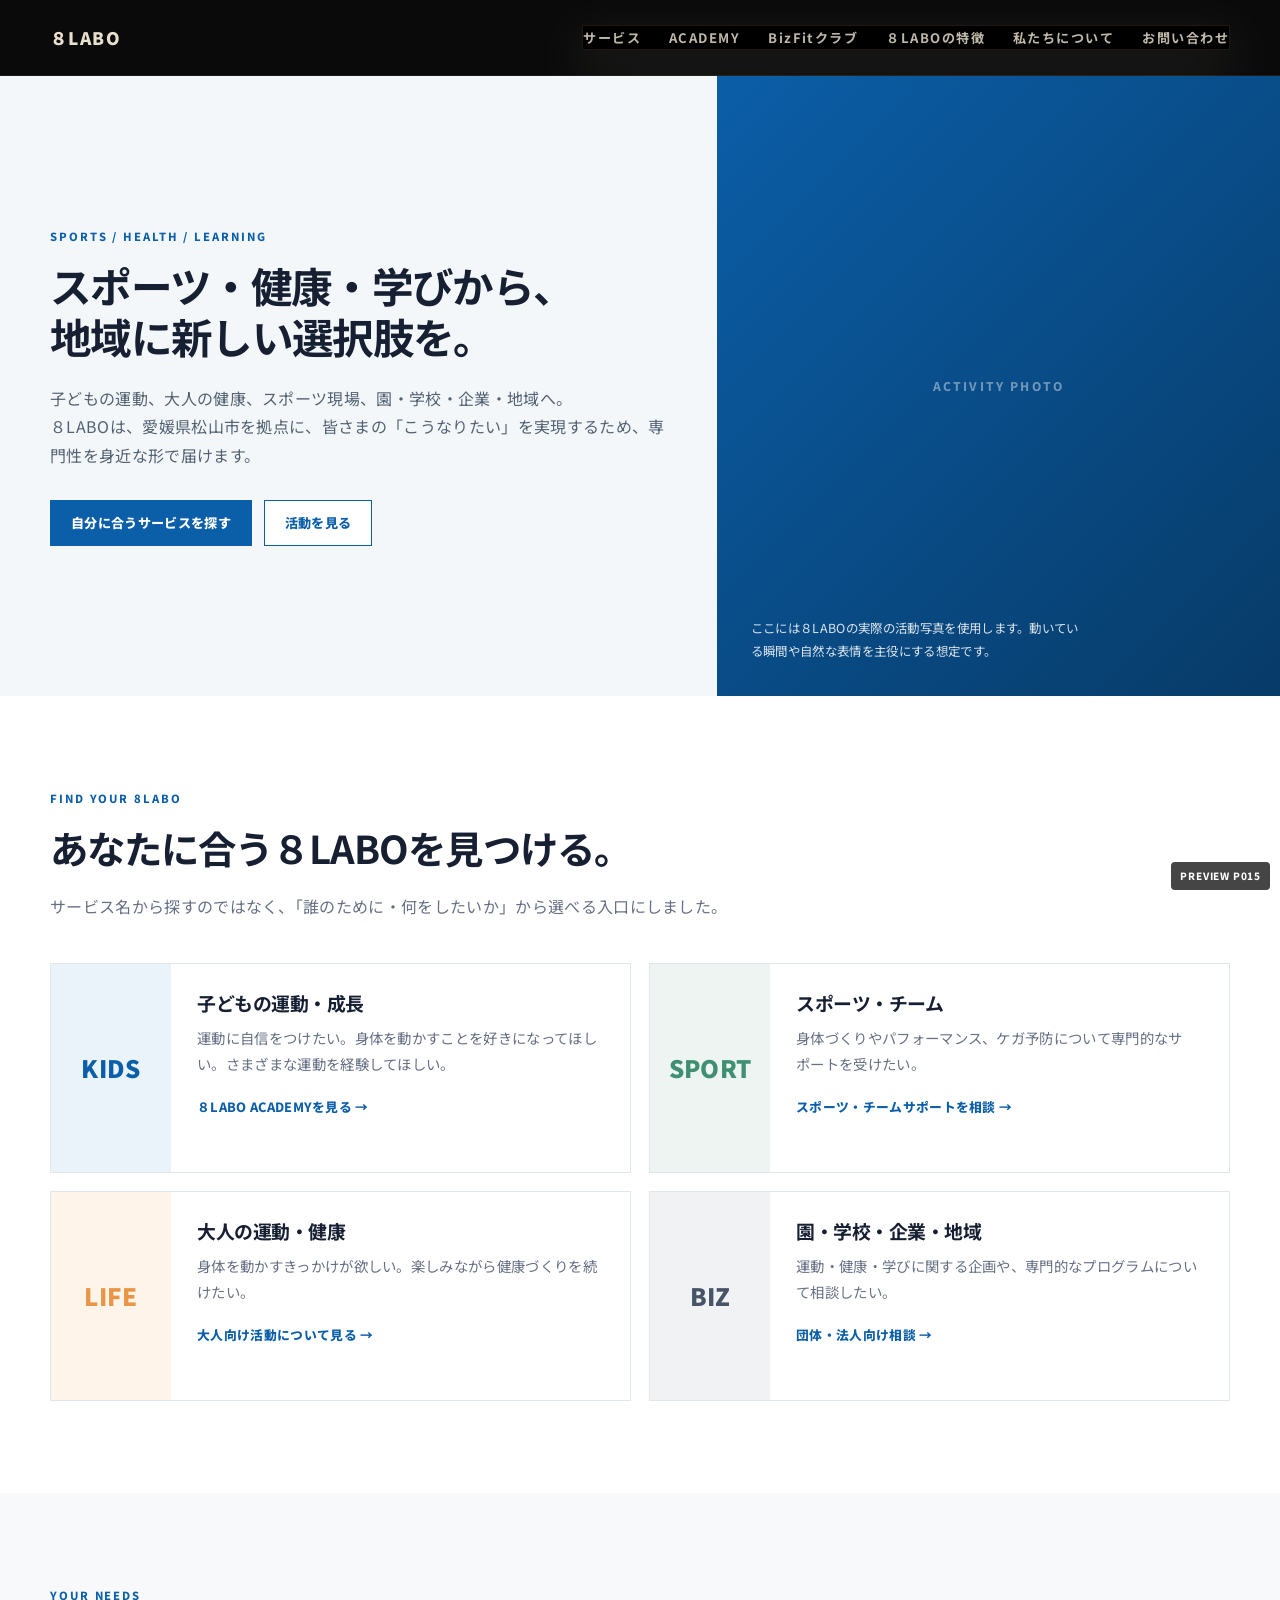
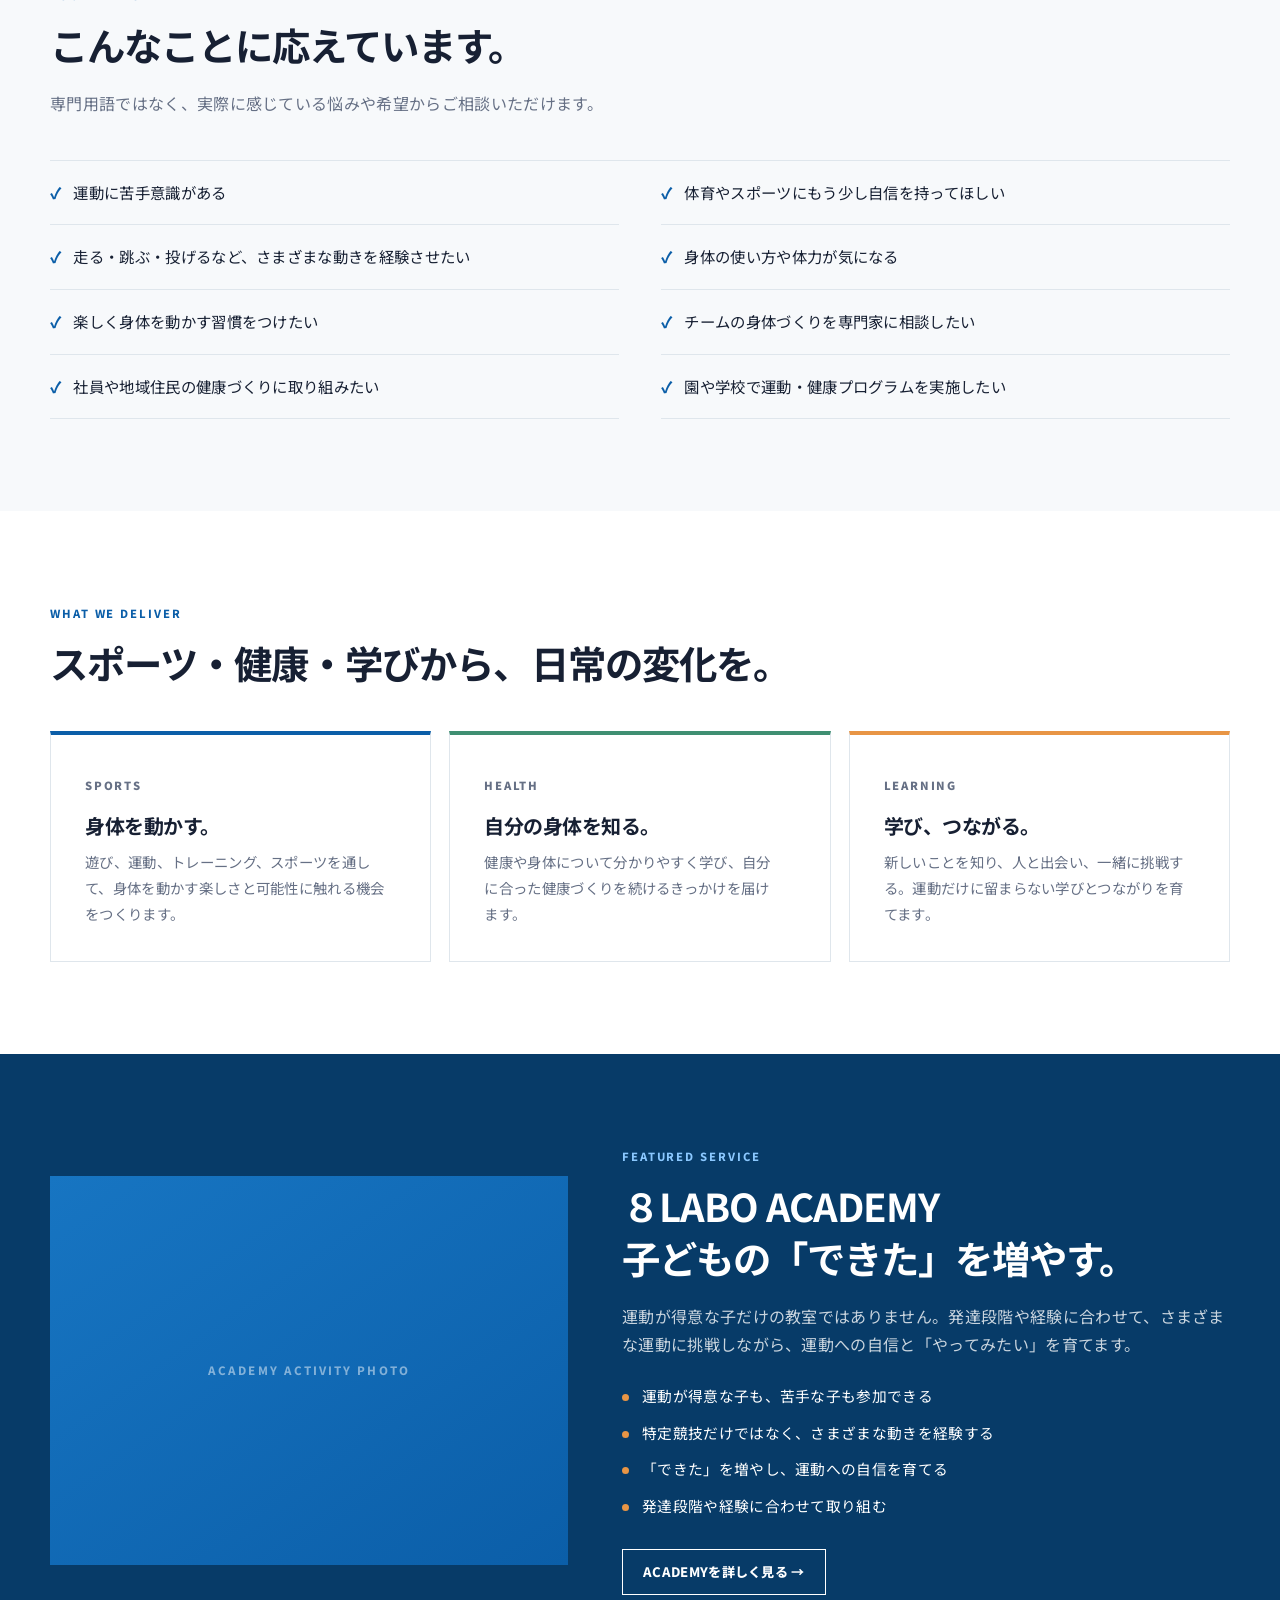
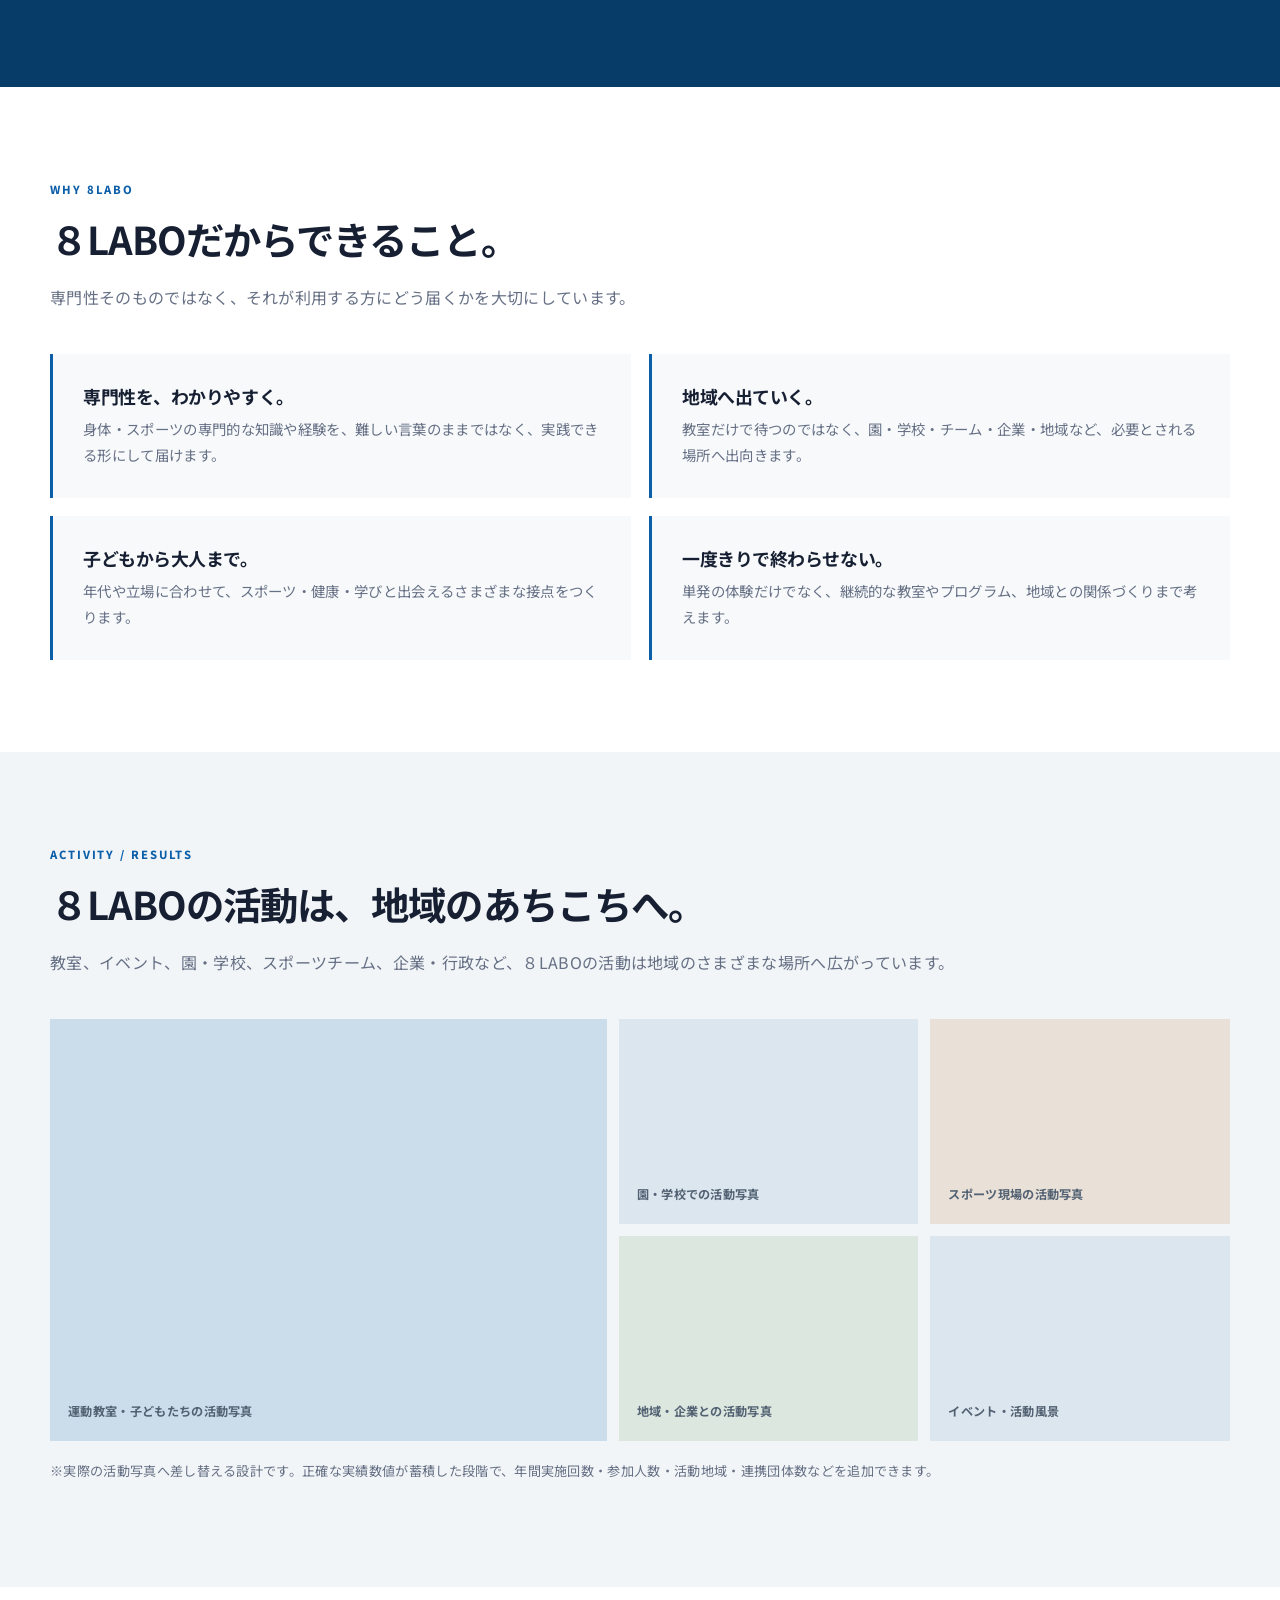
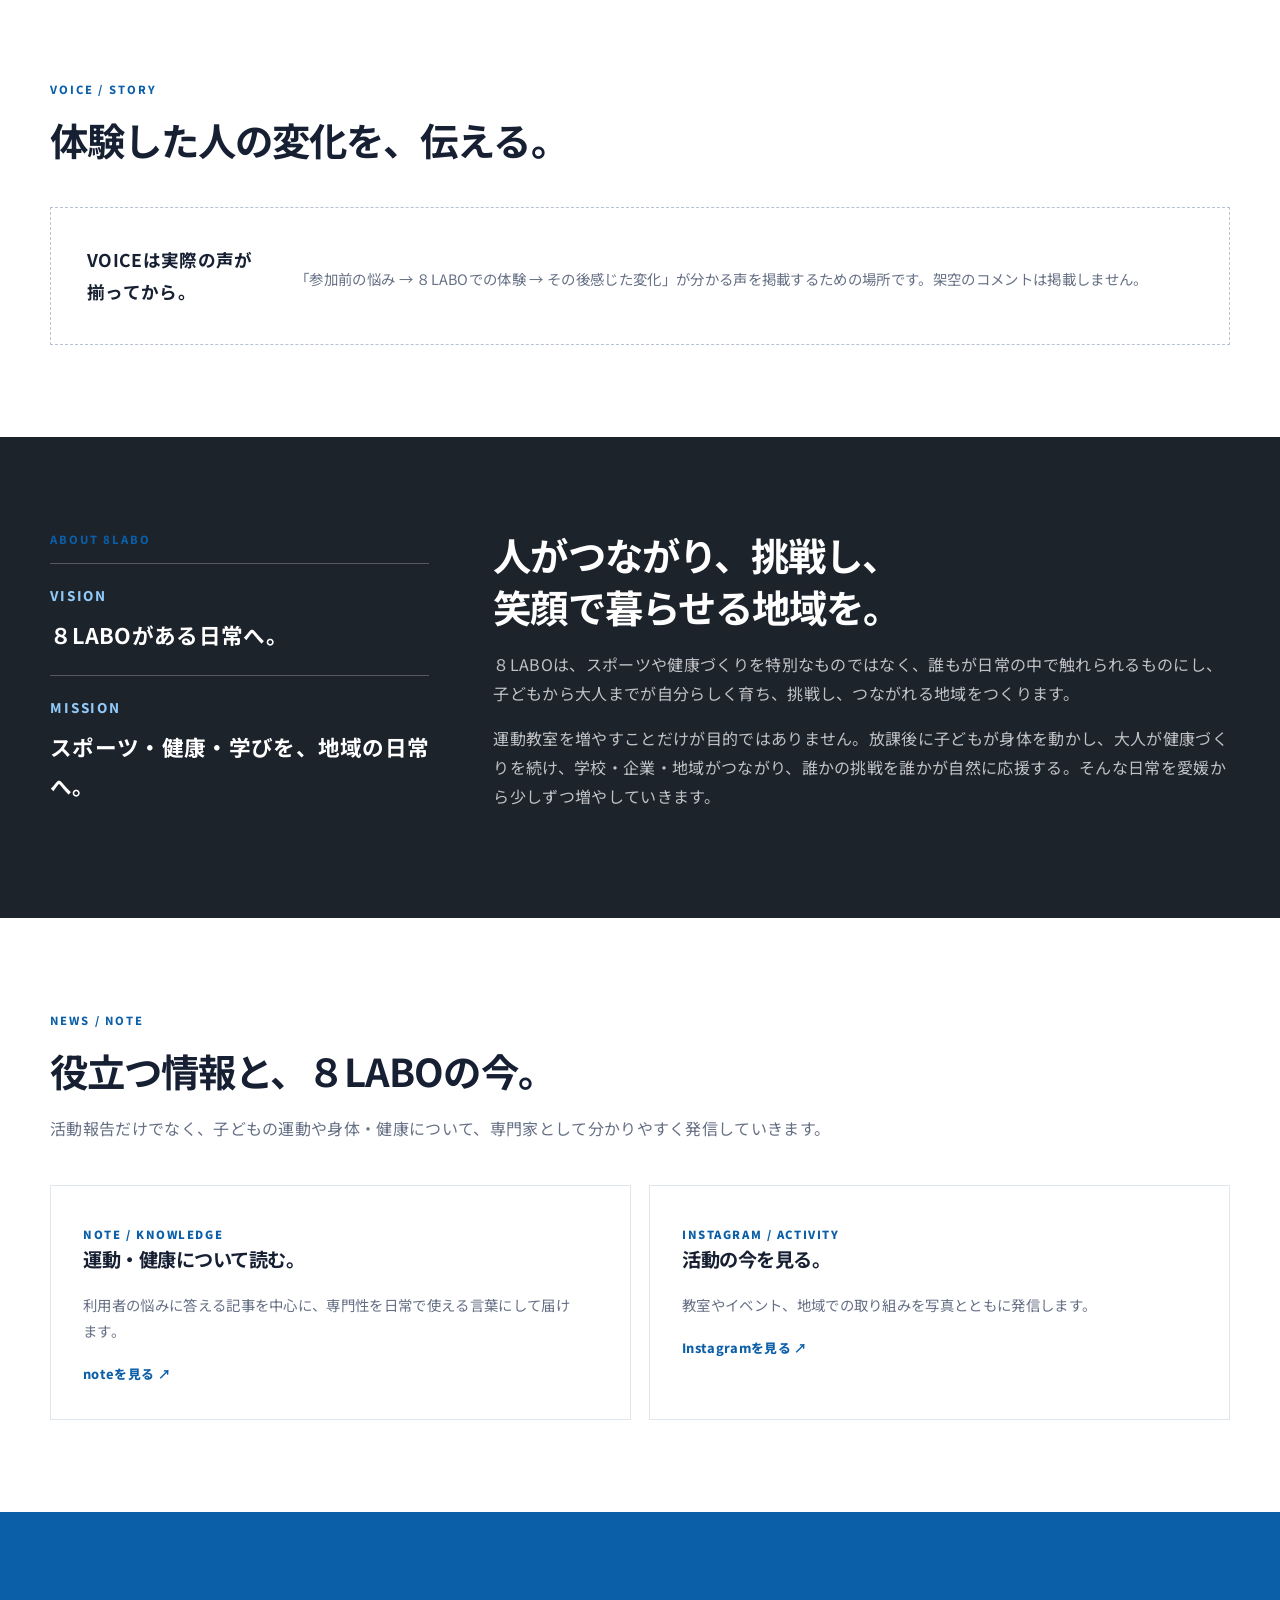
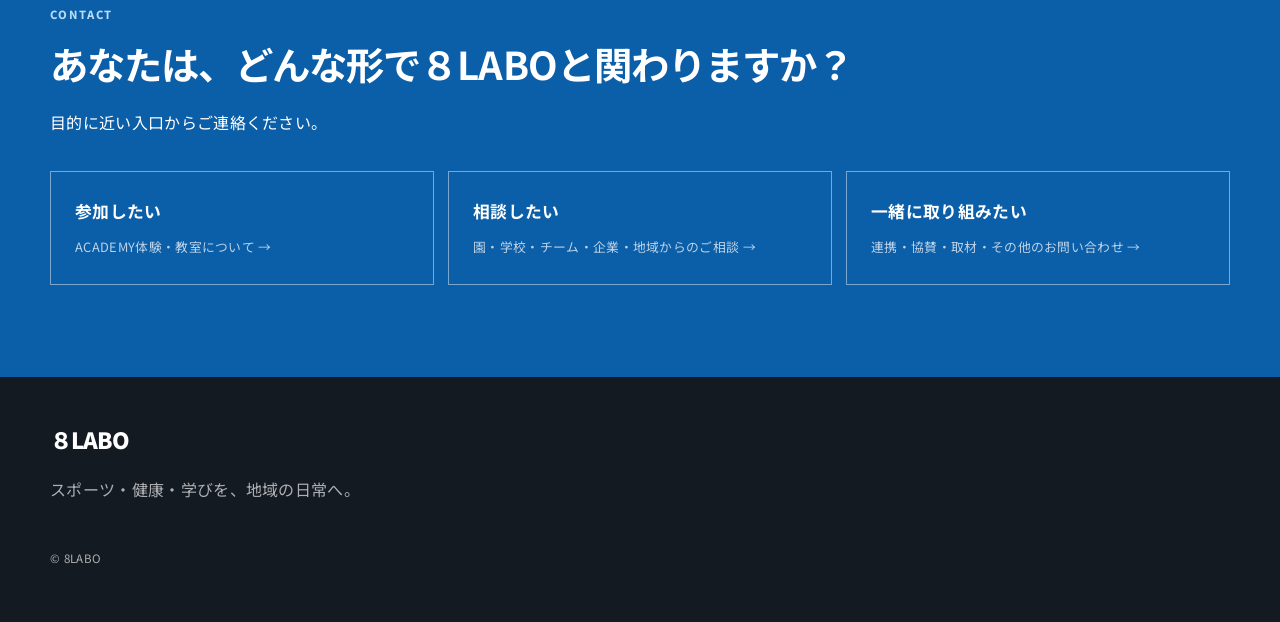
==== commit 2ace1c67: "Preserve homepage content while keeping menu updates" ====
--- a/preview/index.html
+++ b/preview/index.html
@@ -1 +1 @@
-<!DOCTYPE html><html lang="ja"><head><meta charset="UTF-8"><meta name="viewport" content="width=device-width,initial-scale=1"><meta name="description" content="８LABOは、スポーツ・健康・学びを地域の日常へ届ける愛媛発の地域づくりプロジェクトです。"><title>８LABO｜スポーツ・健康・学びを、地域の日常へ。</title><link rel="preconnect" href="https://fonts.googleapis.com"><link rel="preconnect" href="https://fonts.gstatic.com" crossorigin><link href="https://fonts.googleapis.com/css2?family=Noto+Sans+JP:wght@400;500;600;700;900&display=swap" rel="stylesheet"><link rel="stylesheet" href="style.css"><link rel="stylesheet" href="refine.css"><link rel="stylesheet" href="p003.css"></head><body class="p003"><header class="site-header" id="top"><a class="brand" href="#top">８LABO</a><button class="menu-button" aria-expanded="false">MENU</button><nav class="global-nav"><a href="#for-you">サービス</a><a href="academy.html">ACADEMY</a><a href="adults.html">BizFitクラブ</a><a href="#strength">８LABOの特徴</a><a href="#about">私たちについて</a><a href="#contact">お問い合わせ</a></nav></header><main><section class="renew-hero"><div class="hero-grid"><div class="hero-copybox"><p class="kicker">SPORTS / HEALTH / LEARNING</p><h1>スポーツ・健康・学びから、<br>地域に新しい選択肢を。</h1><p class="hero-text">子どもの運動、大人の健康、スポーツ現場、園・学校・企業・地域へ。<br>８LABOは、愛媛県松山市を拠点に、皆さまの「こうなりたい」を実現するため、専門性を身近な形で届けます。</p><div class="hero-actions"><a class="btn btn-primary" href="#for-you">自分に合うサービスを探す</a><a class="btn btn-secondary" href="#activity">活動を見る</a></div></div><div class="photo-stage"><p class="photo-note">ここには８LABOの実際の活動写真を使用します。動いている瞬間や自然な表情を主役にする想定です。</p></div></div></section><section id="for-you" class="entrance-section"><div class="wrap"><div class="section-head"><p class="kicker">FIND YOUR 8LABO</p><h2>あなたに合う８LABOを見つける。</h2><p>サービス名から探すのではなく、「誰のために・何をしたいか」から選べる入口にしました。</p></div><div class="entrance-grid"><a class="entrance-card" href="academy.html"><div class="entrance-visual">KIDS</div><div class="entrance-copy"><h3>子どもの運動・成長</h3><p>運動に自信をつけたい。身体を動かすことを好きになってほしい。さまざまな運動を経験してほしい。</p><span class="mini-link">８LABO ACADEMYを見る →</span></div></a><a class="entrance-card" href="#contact"><div class="entrance-visual">SPORT</div><div class="entrance-copy"><h3>スポーツ・チーム</h3><p>身体づくりやパフォーマンス、ケガ予防について専門的なサポートを受けたい。</p><span class="mini-link">スポーツ・チームサポートを相談 →</span></div></a><a class="entrance-card" href="#contact"><div class="entrance-visual">LIFE</div><div class="entrance-copy"><h3>大人の運動・健康</h3><p>身体を動かすきっかけが欲しい。楽しみながら健康づくりを続けたい。</p><span class="mini-link">大人向け活動について見る →</span></div></a><a class="entrance-card" href="#contact"><div class="entrance-visual">BIZ</div><div class="entrance-copy"><h3>園・学校・企業・地域</h3><p>運動・健康・学びに関する企画や、専門的なプログラムについて相談したい。</p><span class="mini-link">団体・法人向け相談 →</span></div></a></div></div></section><section class="needs"><div class="wrap"><div class="section-head"><p class="kicker">YOUR NEEDS</p><h2>こんなことに応えています。</h2><p>専門用語ではなく、実際に感じている悩みや希望からご相談いただけます。</p></div><div class="need-list"><div class="need-item">運動に苦手意識がある</div><div class="need-item">体育やスポーツにもう少し自信を持ってほしい</div><div class="need-item">走る・跳ぶ・投げるなど、さまざまな動きを経験してほしい</div><div class="need-item">身体の使い方や体力が気になる</div><div class="need-item">楽しく身体を動かす習慣をつけたい</div><div class="need-item">チームの身体づくりを専門家に相談したい</div><div class="need-item">社員や地域住民の健康づくりに取り組みたい</div><div class="need-item">園や学校で運動・健康プログラムを実施したい</div></div></div></section><section id="services"><div class="wrap"><div class="section-head"><p class="kicker">WHAT WE DELIVER</p><h2>スポーツ・健康・学びから、日常の変化を。</h2></div><div class="value-grid"><article class="value-card"><span class="value-word">SPORTS</span><h3>身体を動かす。</h3><p>遊び、運動、トレーニング、スポーツを通して、身体を動かす楽しさと可能性に触れる機会をつくります。</p></article><article class="value-card"><span class="value-word">HEALTH</span><h3>自分の身体を知る。</h3><p>健康や身体について分かりやすく学び、自分に合った健康づくりを続けるきっかけを届けます。</p></article><article class="value-card"><span class="value-word">LEARNING</span><h3>学び、つながる。</h3><p>新しいことを知り、人と出会い、一緒に挑戦する。運動だけに留まらない学びとつながりを育てます。</p></article></div></div></section><section class="featured"><div class="wrap featured-grid"><div class="featured-visual">ACADEMY ACTIVITY PHOTO</div><div><p class="kicker">FEATURED SERVICE</p><h2>８LABO ACADEMY<br>子どもの「できた」を増やす。</h2><p>運動が得意な子だけの教室ではありません。発達段階や経験に合わせて、さまざまな運動に挑戦しながら、運動への自信と「やってみたい」を育てます。</p><div class="feature-points"><span>運動が得意な子も、苦手な子も参加できる</span><span>特定競技だけではなく、さまざまな動きを経験する</span><span>「できた」を増やし、運動への自信を育てる</span><span>発達段階や経験に合わせて取り組む</span></div><a class="btn" href="academy.html">ACADEMYを詳しく見る →</a></div></div></section><section id="strength"><div class="wrap"><div class="section-head"><p class="kicker">WHY 8LABO</p><h2>８LABOだからできること。</h2><p>専門性そのものではなく、それが利用する方にどう届くかを大切にしています。</p></div><div class="reason-grid"><article class="reason"><h3>専門性を、わかりやすく。</h3><p>身体・スポーツの専門的な知識や経験を、難しい言葉のままではなく、実践できる形にして届けます。</p></article><article class="reason"><h3>地域へ出ていく。</h3><p>教室だけで待つのではなく、園・学校・チーム・企業・地域など、必要とされる場所へ出向きます。</p></article><article class="reason"><h3>子どもから大人まで。</h3><p>年代や立場に合わせて、スポーツ・健康・学びと出会えるさまざまな接点をつくります。</p></article><article class="reason"><h3>一度きりで終わらせない。</h3><p>単発の体験だけでなく、継続的な教室やプログラム、地域との関係づくりまで考えます。</p></article></div></div></section><section id="activity" class="activity-results"><div class="wrap"><div class="section-head"><p class="kicker">ACTIVITY / RESULTS</p><h2>地域の中で、実際に動いています。</h2><p>教室、イベント、園・学校、スポーツチーム、企業・行政など、８LABOの活動は地域のさまざまな場所へ広がっています。</p></div><div class="activity-photo-grid"><div class="activity-photo">運動教室・子どもたちの活動写真</div><div class="activity-photo">園・学校での活動写真</div><div class="activity-photo">スポーツ現場の活動写真</div><div class="activity-photo">地域・企業との活動写真</div></div><p class="results-note">※実際の活動写真へ差し替える設計です。正確な実績数値が蓄積した段階で、年間実施回数・参加人数・活動地域・連携団体数などを追加できます。</p></div></section><section><div class="wrap"><div class="section-head"><p class="kicker">VOICE / STORY</p><h2>体験した人の変化を、伝える。</h2></div><div class="voice-empty"><strong>VOICEは実際の声を集めて掲載します。</strong><p>参加前に感じていたこと、参加して感じた変化など、具体的な体験が分かる声を掲載する予定です。現時点では架空のコメントを掲載しません。</p></div></div></section><section id="about" class="about-renew"><div class="wrap about-grid"><div><p class="kicker">ABOUT 8LABO</p><div class="mv-block"><small>VISION</small><strong>８LABOがある日常へ。</strong></div><div class="mv-block"><small>MISSION</small><strong>スポーツ・健康・学びを、地域の日常へ。</strong></div></div><div class="about-copy"><h2>人がつながり、挑戦し、笑顔で暮らせる地域を。</h2><p>８LABOは、スポーツや健康づくりを特別なものではなく、誰もが日常の中で触れられるものにし、子どもから大人までが自分らしく育ち、挑戦し、つながれる地域をつくります。</p><p>運動教室を増やすことだけが目的ではありません。放課後に子どもが身体を動かし、大人が健康づくりを続け、学校・企業・地域がつながり、誰かの挑戦を誰かが自然に応援する。そんな日常を愛媛から少しずつ増やしていきます。</p></div></div></section><section><div class="wrap"><div class="section-head"><p class="kicker">NEWS / NOTE</p><h2>役立つ情報と、８LABOの今。</h2><p>活動報告だけでなく、子どもの運動や身体・健康について、専門家として分かりやすく発信していきます。</p></div><div class="content-grid"><a class="content-card" href="https://note.com/8labo" target="_blank" rel="noopener"><span class="tag">NOTE / KNOWLEDGE</span><h3>運動・健康について読む。</h3><p>利用者の悩みに答える記事を中心に、専門性を日常で使える言葉にして届けます。</p><span class="mini-link">noteを見る ↗</span></a><a class="content-card" href="https://www.instagram.com/8_labo/" target="_blank" rel="noopener"><span class="tag">INSTAGRAM / ACTIVITY</span><h3>活動の今を見る。</h3><p>教室やイベント、地域での取り組みを写真とともに発信します。</p><span class="mini-link">Instagramを見る ↗</span></a></div></div></section><section id="contact" class="renew-contact"><div class="wrap"><p class="kicker">CONTACT</p><h2>あなたは、どんな形で８LABOと関わりますか？</h2><p>目的に近い入口からご連絡ください。</p><div class="contact-choice"><a href="mailto:8labo.academy@gmail.com"><strong>参加したい</strong><span>ACADEMY体験・教室について →</span></a><a href="mailto:8labo.deportare@gmail.com"><strong>相談したい</strong><span>園・学校・チーム・企業・地域からのご相談 →</span></a><a href="mailto:8labo.deportare@gmail.com"><strong>一緒に取り組みたい</strong><span>連携・協賛・取材・その他のお問い合わせ →</span></a></div></div></section></main><footer class="site-footer"><div class="footer-brand">８LABO</div><p>スポーツ・健康・学びを、地域の日常へ。</p><p class="copyright">© 8LABO</p></footer><div class="preview-badge">PREVIEW P003</div><script src="script.js"></script></body></html>+<!DOCTYPE html><html lang="ja"><head><meta charset="UTF-8"><meta name="viewport" content="width=device-width,initial-scale=1"><meta name="description" content="８LABOは、スポーツ・健康・学びを地域の日常へ届ける愛媛発の地域づくりプロジェクトです。"><title>８LABO｜スポーツ・健康・学びを、地域の日常へ。</title><link rel="preconnect" href="https://fonts.googleapis.com"><link rel="preconnect" href="https://fonts.gstatic.com" crossorigin><link href="https://fonts.googleapis.com/css2?family=Noto+Sans+JP:wght@400;500;600;700;900&display=swap" rel="stylesheet"><link rel="stylesheet" href="style.css"><link rel="stylesheet" href="refine.css"><link rel="stylesheet" href="p003.css"></head><body class="p003"><header class="site-header" id="top"><a class="brand" href="#top">８LABO</a><button class="menu-button" aria-expanded="false">MENU</button><nav class="global-nav"><a href="#for-you">サービス</a><a href="academy.html">ACADEMY</a><a href="adults.html">BizFitクラブ</a><a href="#strength">８LABOの特徴</a><a href="#about">私たちについて</a><a href="#contact">お問い合わせ</a></nav></header><main><section class="renew-hero"><div class="hero-grid"><div class="hero-copybox"><p class="kicker">SPORTS / HEALTH / LEARNING</p><h1>スポーツ・健康・学びから、<br>地域に新しい選択肢を。</h1><p class="hero-text">子どもの運動、大人の健康、スポーツ現場、園・学校・企業・地域へ。<br>８LABOは、愛媛県松山市を拠点に、皆さまの「こうなりたい」を実現するため、専門性を身近な形で届けます。</p><div class="hero-actions"><a class="btn btn-primary" href="#for-you">自分に合うサービスを探す</a><a class="btn btn-secondary" href="#activity">活動を見る</a></div></div><div class="photo-stage"><p class="photo-note">ここには８LABOの実際の活動写真を使用します。動いている瞬間や自然な表情を主役にする想定です。</p></div></div></section><section id="for-you" class="entrance-section"><div class="wrap"><div class="section-head"><p class="kicker">FIND YOUR 8LABO</p><h2>あなたに合う８LABOを見つける。</h2><p>サービス名から探すのではなく、「誰のために・何をしたいか」から選べる入口にしました。</p></div><div class="entrance-grid"><a class="entrance-card" href="academy.html"><div class="entrance-visual">KIDS</div><div class="entrance-copy"><h3>子どもの運動・成長</h3><p>運動に自信をつけたい。身体を動かすことを好きになってほしい。さまざまな運動を経験してほしい。</p><span class="mini-link">８LABO ACADEMYを見る →</span></div></a><a class="entrance-card" href="#contact"><div class="entrance-visual">SPORT</div><div class="entrance-copy"><h3>スポーツ・チーム</h3><p>身体づくりやパフォーマンス、ケガ予防について専門的なサポートを受けたい。</p><span class="mini-link">スポーツ・チームサポートを相談 →</span></div></a><a class="entrance-card" href="#contact"><div class="entrance-visual">LIFE</div><div class="entrance-copy"><h3>大人の運動・健康</h3><p>身体を動かすきっかけが欲しい。楽しみながら健康づくりを続けたい。</p><span class="mini-link">大人向け活動について見る →</span></div></a><a class="entrance-card" href="#contact"><div class="entrance-visual">BIZ</div><div class="entrance-copy"><h3>園・学校・企業・地域</h3><p>運動・健康・学びに関する企画や、専門的なプログラムについて相談したい。</p><span class="mini-link">団体・法人向け相談 →</span></div></a></div></div></section><section class="needs"><div class="wrap"><div class="section-head"><p class="kicker">YOUR NEEDS</p><h2>こんなことに応えています。</h2><p>専門用語ではなく、実際に感じている悩みや希望からご相談いただけます。</p></div><div class="need-list"><div class="need-item">運動に苦手意識がある</div><div class="need-item">体育やスポーツにもう少し自信を持ってほしい</div><div class="need-item">走る・跳ぶ・投げるなど、さまざまな動きを経験させたい</div><div class="need-item">身体の使い方や体力が気になる</div><div class="need-item">楽しく身体を動かす習慣をつけたい</div><div class="need-item">チームの身体づくりを専門家に相談したい</div><div class="need-item">社員や地域住民の健康づくりに取り組みたい</div><div class="need-item">園や学校で運動・健康プログラムを実施したい</div></div></div></section><section id="services"><div class="wrap"><div class="section-head"><p class="kicker">WHAT WE DELIVER</p><h2>スポーツ・健康・学びから、日常の変化を。</h2></div><div class="value-grid"><article class="value-card"><span class="value-word">SPORTS</span><h3>身体を動かす。</h3><p>遊び、運動、トレーニング、スポーツを通して、身体を動かす楽しさと可能性に触れる機会をつくります。</p></article><article class="value-card"><span class="value-word">HEALTH</span><h3>自分の身体を知る。</h3><p>健康や身体について分かりやすく学び、自分に合った健康づくりを続けるきっかけを届けます。</p></article><article class="value-card"><span class="value-word">LEARNING</span><h3>学び、つながる。</h3><p>新しいことを知り、人と出会い、一緒に挑戦する。運動だけに留まらない学びとつながりを育てます。</p></article></div></div></section><section class="featured"><div class="wrap featured-grid"><div class="featured-visual">ACADEMY ACTIVITY PHOTO</div><div><p class="kicker">FEATURED SERVICE</p><h2>８LABO ACADEMY<br>子どもの「できた」を増やす。</h2><p>運動が得意な子だけの教室ではありません。発達段階や経験に合わせて、さまざまな運動に挑戦しながら、運動への自信と「やってみたい」を育てます。</p><div class="feature-points"><span>運動が得意な子も、苦手な子も参加できる</span><span>特定競技だけではなく、さまざまな動きを経験する</span><span>「できた」を増やし、運動への自信を育てる</span><span>発達段階や経験に合わせて取り組む</span></div><a class="btn" href="academy.html">ACADEMYを詳しく見る →</a></div></div></section><section id="strength"><div class="wrap"><div class="section-head"><p class="kicker">WHY 8LABO</p><h2>８LABOだからできること。</h2><p>専門性そのものではなく、それが利用する方にどう届くかを大切にしています。</p></div><div class="reason-grid"><article class="reason"><h3>専門性を、わかりやすく。</h3><p>身体・スポーツの専門的な知識や経験を、難しい言葉のままではなく、実践できる形にして届けます。</p></article><article class="reason"><h3>地域へ出ていく。</h3><p>教室だけで待つのではなく、園・学校・チーム・企業・地域など、必要とされる場所へ出向きます。</p></article><article class="reason"><h3>子どもから大人まで。</h3><p>年代や立場に合わせて、スポーツ・健康・学びと出会えるさまざまな接点をつくります。</p></article><article class="reason"><h3>一度きりで終わらせない。</h3><p>単発の体験だけでなく、継続的な教室やプログラム、地域との関係づくりまで考えます。</p></article></div></div></section><section id="activity" class="activity-results"><div class="wrap"><div class="section-head"><p class="kicker">ACTIVITY / RESULTS</p><h2>地域の中で、実際に動いています。</h2><p>教室、イベント、園・学校、スポーツチーム、企業・行政など、８LABOの活動は地域のさまざまな場所へ広がっています。</p></div><div class="activity-photo-grid"><div class="activity-photo">運動教室・子どもたちの活動写真</div><div class="activity-photo">園・学校での活動写真</div><div class="activity-photo">スポーツ現場の活動写真</div><div class="activity-photo">地域・企業との活動写真</div></div><p class="results-note">※実際の活動写真へ差し替える設計です。正確な実績数値が蓄積した段階で、年間実施回数・参加人数・活動地域・連携団体数などを追加できます。</p></div></section><section><div class="wrap"><div class="section-head"><p class="kicker">VOICE / STORY</p><h2>体験した人の変化を、伝える。</h2></div><div class="voice-empty"><strong>VOICEは実際の声が揃ってから。</strong><p>「参加前の悩み → ８LABOでの体験 → その後感じた変化」が分かる声を掲載するための場所です。架空のコメントは掲載しません。</p></div></div></section><section id="about" class="about-renew"><div class="wrap about-grid"><div><p class="kicker">ABOUT 8LABO</p><div class="mv-block"><small>VISION</small><strong>８LABOがある日常へ。</strong></div><div class="mv-block"><small>MISSION</small><strong>スポーツ・健康・学びを、地域の日常へ。</strong></div></div><div class="about-copy"><h2>人がつながり、挑戦し、笑顔で暮らせる地域を。</h2><p>８LABOは、スポーツや健康づくりを特別なものではなく、誰もが日常の中で触れられるものにし、子どもから大人までが自分らしく育ち、挑戦し、つながれる地域をつくります。</p><p>運動教室を増やすことだけが目的ではありません。放課後に子どもが身体を動かし、大人が健康づくりを続け、学校・企業・地域がつながり、誰かの挑戦を誰かが自然に応援する。そんな日常を愛媛から少しずつ増やしていきます。</p></div></div></section><section><div class="wrap"><div class="section-head"><p class="kicker">NEWS / NOTE</p><h2>役立つ情報と、８LABOの今。</h2><p>活動報告だけでなく、子どもの運動や身体・健康について、専門家として分かりやすく発信していきます。</p></div><div class="content-grid"><a class="content-card" href="https://note.com/8labo" target="_blank" rel="noopener"><span class="tag">NOTE / KNOWLEDGE</span><h3>運動・健康について読む。</h3><p>利用者の悩みに答える記事を中心に、専門性を日常で使える言葉にして届けます。</p><span class="mini-link">noteを見る ↗</span></a><a class="content-card" href="https://www.instagram.com/8_labo/" target="_blank" rel="noopener"><span class="tag">INSTAGRAM / ACTIVITY</span><h3>活動の今を見る。</h3><p>教室やイベント、地域での取り組みを写真とともに発信します。</p><span class="mini-link">Instagramを見る ↗</span></a></div></div></section><section id="contact" class="renew-contact"><div class="wrap"><p class="kicker">CONTACT</p><h2>あなたは、どんな形で８LABOと関わりますか？</h2><p>目的に近い入口からご連絡ください。</p><div class="contact-choice"><a href="mailto:8labo.academy@gmail.com"><strong>参加したい</strong><span>ACADEMY体験・教室について →</span></a><a href="mailto:8labo.deportare@gmail.com"><strong>相談したい</strong><span>園・学校・チーム・企業・地域からのご相談 →</span></a><a href="mailto:8labo.deportare@gmail.com"><strong>一緒に取り組みたい</strong><span>連携・協賛・取材・その他のお問い合わせ →</span></a></div></div></section></main><footer class="site-footer"><div class="footer-brand">８LABO</div><p>スポーツ・健康・学びを、地域の日常へ。</p><p class="copyright">© 8LABO</p></footer><div class="preview-badge">PREVIEW P003</div><script src="script.js"></script></body></html>
